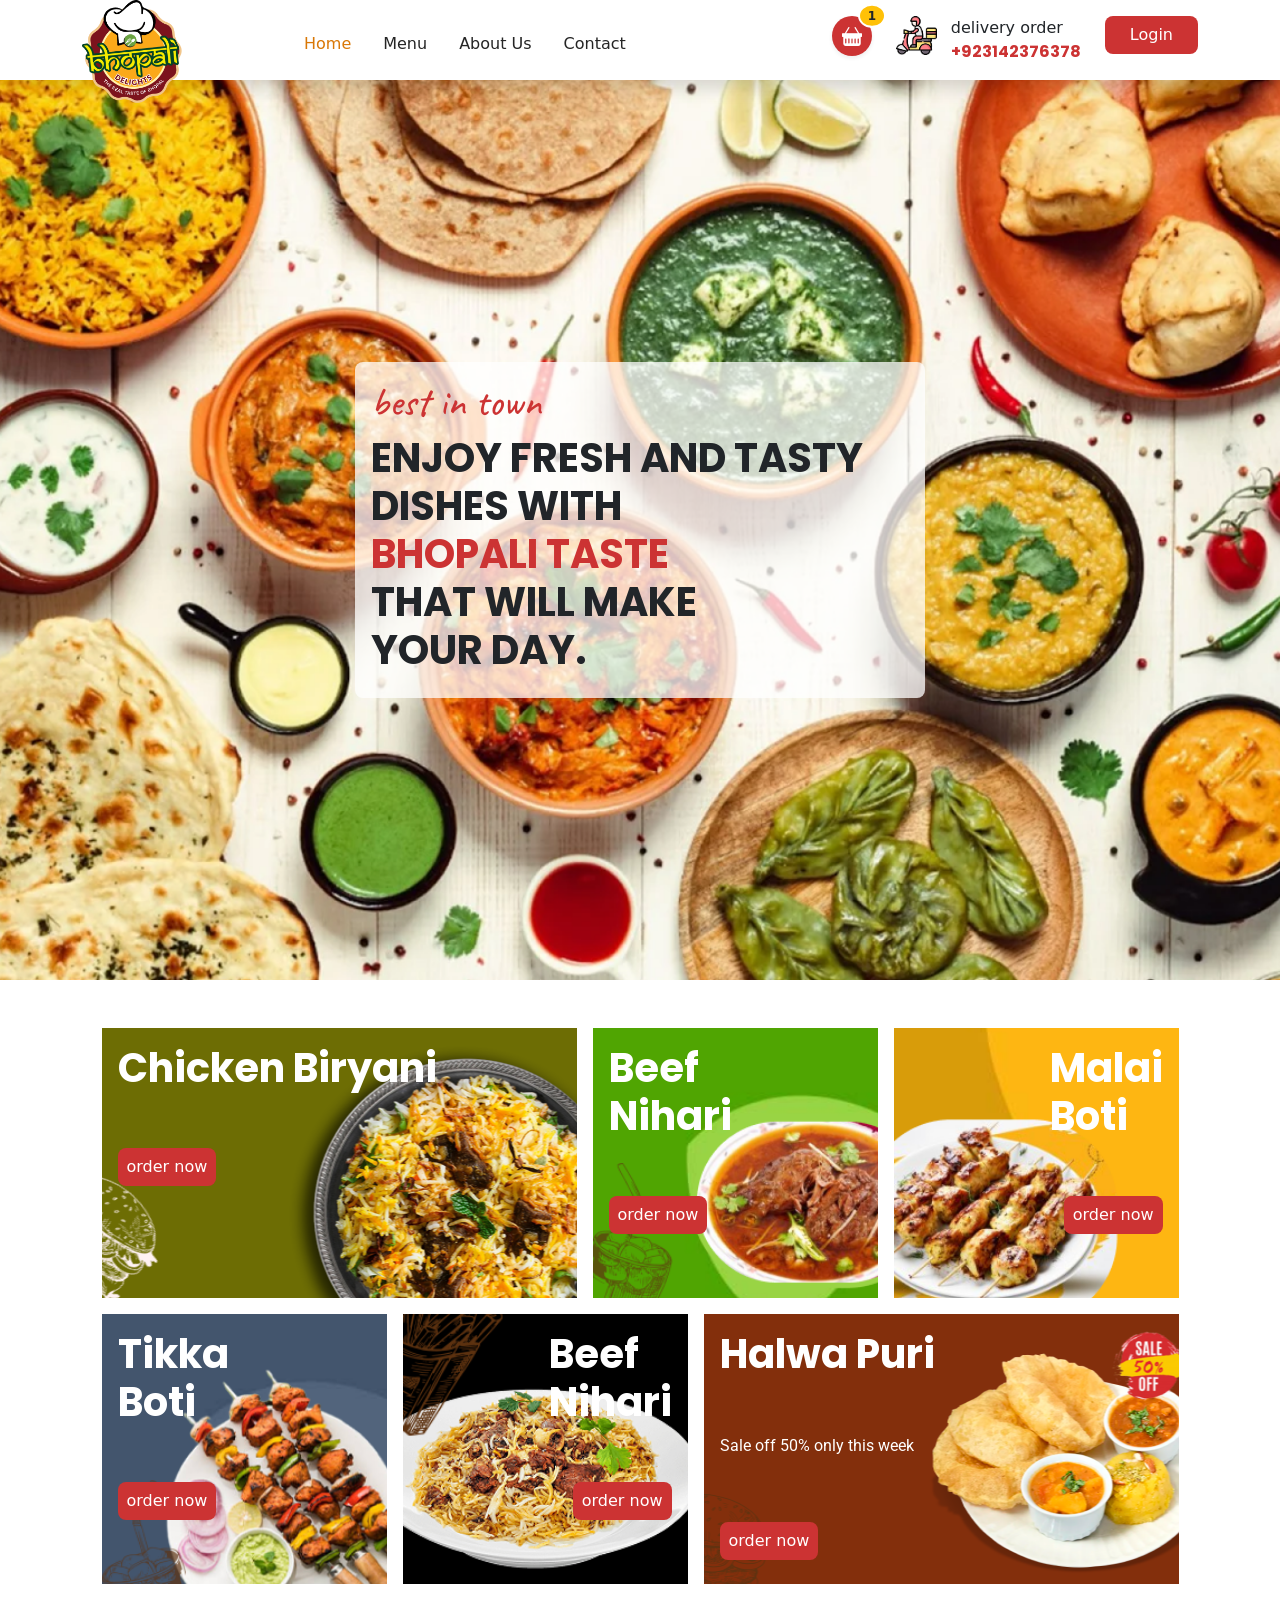
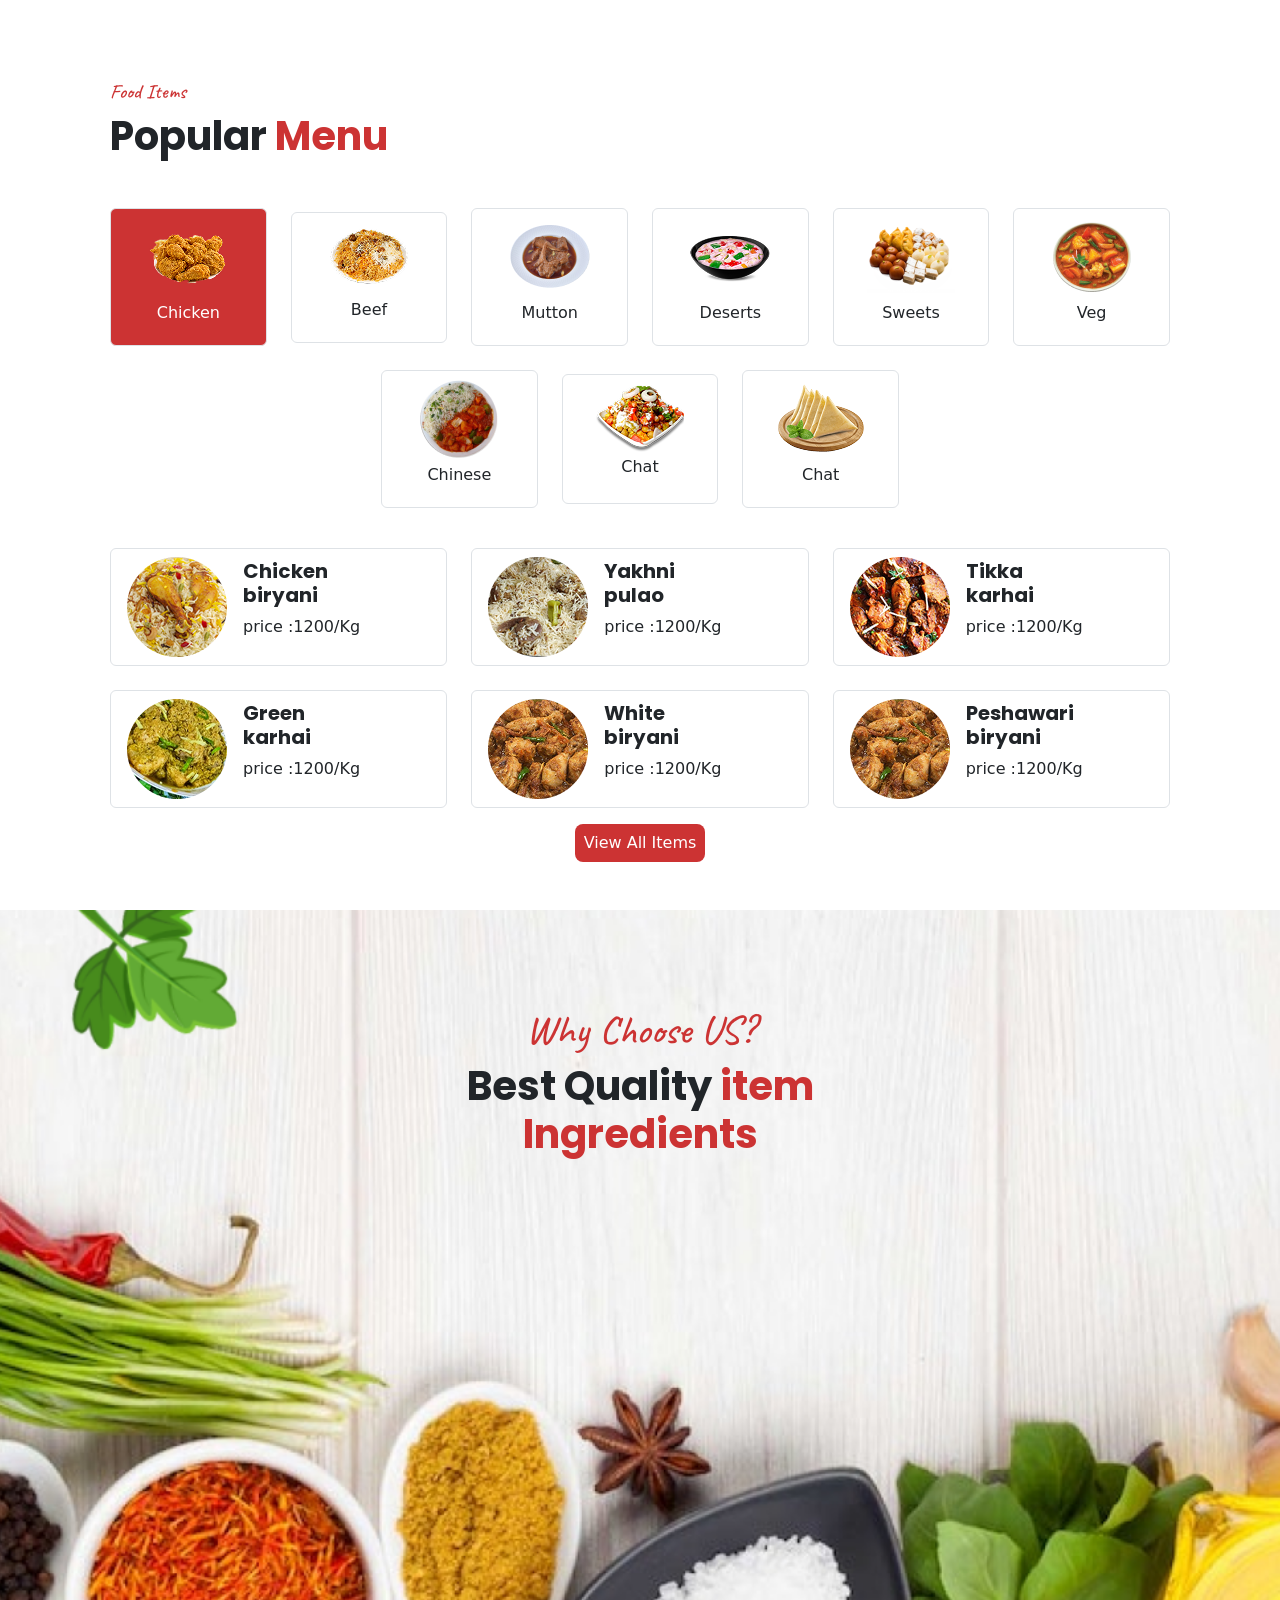
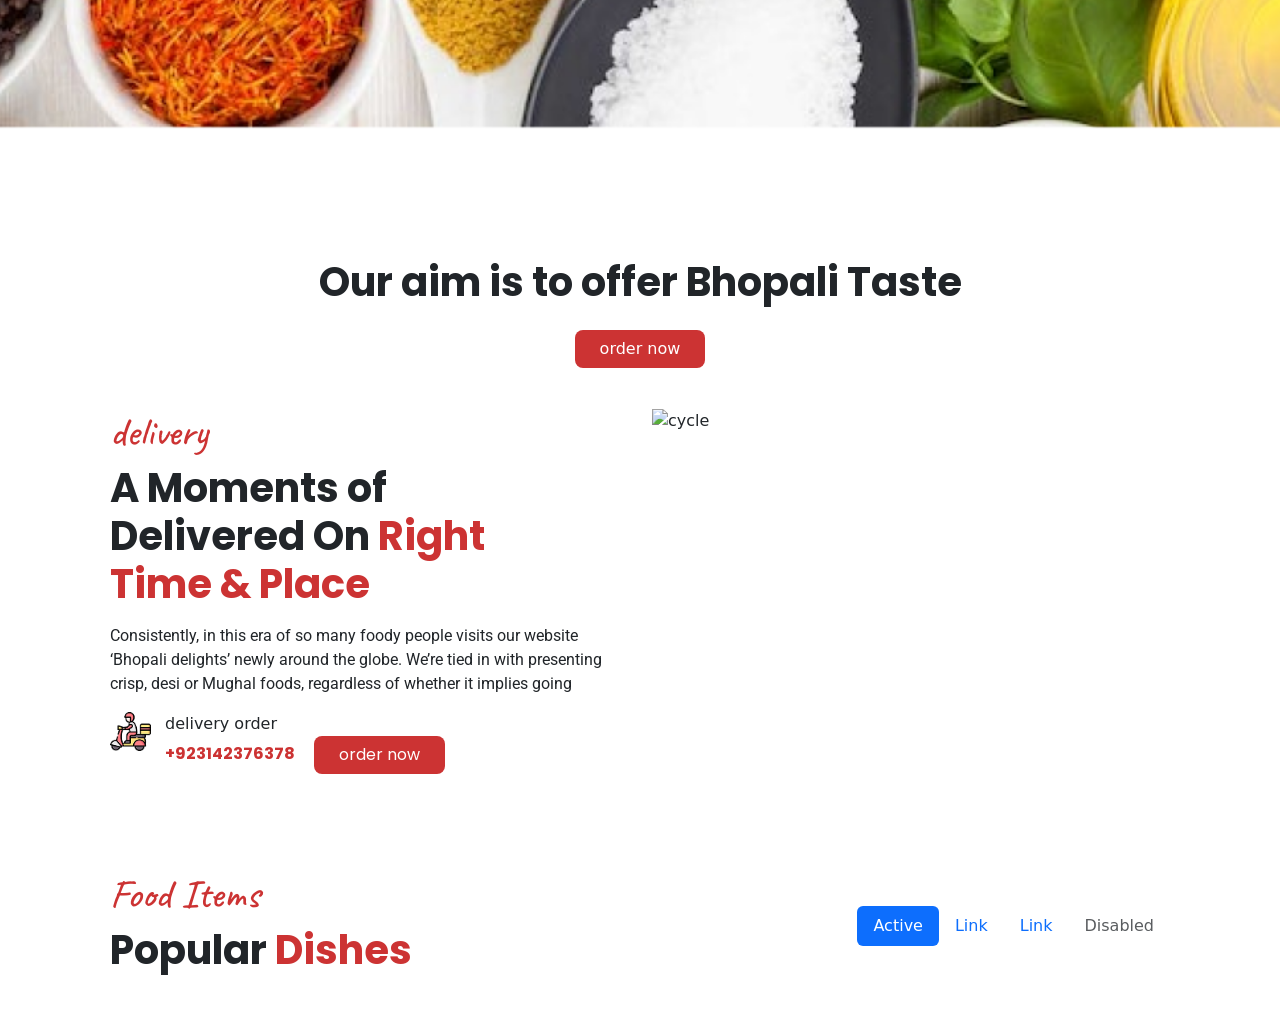
==== index.html @ 8ed800b1 "main-section" ====
<!doctype html>
<html lang="en">

<head>
  <meta charset="UTF-8" />
  <meta name="viewport" content="width=device-width, initial-scale=1.0" />
  <title>Bhopali Delights</title>
  <link rel="shortcut icon" href="Images/Layer 2.png" type="image/x-icon" />
  <link href="https://cdn.jsdelivr.net/npm/bootstrap@5.3.3/dist/css/bootstrap.min.css" rel="stylesheet" />
  <link href="https://cdn.jsdelivr.net/npm/bootstrap-icons@1.11.3/font/bootstrap-icons.min.css" rel="stylesheet" />
  <link rel="stylesheet" href="https://cdnjs.cloudflare.com/ajax/libs/font-awesome/7.3.1/css/all.min.css" />
  <link rel="stylesheet" href="style.css" />
</head>

<body>
  <!-- Navbar -->
  <nav class="navbar navbar-expand-lg bg-white py-3 shadow">
    <div class="container">
      <!-- Logo -->
      <a class="navbar-brand" href="#">
        <img src="Images/Layer 2.png" alt="Bhopali Delights"
          class="img-fluid position-absolute top-0 h-auto logo-image" />
      </a>

      <!-- Mobile Toggle Button -->
      <button class="navbar-toggler" type="button" data-bs-toggle="collapse" data-bs-target="#mainNavbar"
        aria-controls="mainNavbar" aria-expanded="false" aria-label="Toggle navigation">
        <span class="navbar-toggler-icon"></span>
      </button>

      <!-- Navigation Links -->
      <div class="collapse navbar-collapse" id="mainNavbar">
        <ul class="navbar-nav mx-auto mb-2 mb-lg-0 gap-lg-3 my-5 my-lg-auto">
          <li class="nav-item mt-4 mt-lg-0">
            <a class="nav-link active" href="#">Home</a>
          </li>

          <li class="nav-item">
            <a class="nav-link" href="#menu">Menu</a>
          </li>

          <li class="nav-item">
            <a class="nav-link" href="#about">About Us</a>
          </li>

          <li class="nav-item">
            <a class="nav-link" href="#contact">Contact</a>
          </li>
        </ul>
        <div class="right-section d-flex gap-4 flex-column flex-lg-row">
          <div
            class="position-relative d-lg-flex align-items-center justify-content-center bg-red d-none text-white rounded-circle shadow-sm basket-icon">
            <i class="bi bi-basket-fill fs-5 fs-md-2"></i>

            <span
              class="position-absolute top-0 start-100 translate-middle badge rounded-circle bg-warning text-dark border border-2 border-white fs-9">
              1
            </span>
          </div>
          <div class="delivery d-lg-flex d-none">
            <div class="cycle">
              <img src="./Images/IMAGE (10).png" alt="cycle image" class="img-fluid w-75" />
            </div>
            <div class="order-number d-flex flex-column g-0 gap-0 m-0 p-0">
              <p class="m-0">delivery order</p>
              <p class="m-0 poppins-700">
                <a href="#" class="text-decoration-none red">+923142376378</a>
              </p>
            </div>
          </div>
          <div class="button">
            <button href="#menu"
              class="btn bg-red text-white rounded-3 px-4 d-flex d-lg-block text-center justify-content-center h-100vh">
              Login
            </button>
          </div>
        </div>
      </div>
    </div>
  </nav>
  <!-- Hero-section  -->
  <section class="hero-section container-fluid d-flex justify-content-center align-items-center">
    <div class="container">
      <div class="row justify-content-md-center">
        <div class="col-12 col-sm-10 col-lg-6 bg-white rounded-3 hero-content bg-opacity-75 p-3">
          <h5 class="red caveat-400 fs-1 fs-5">best in town</h5>
          <h1 class="text-uppercase poppins-700 fs-1">
            enjoy fresh and tasty dishes with <br />
            <span class="red"> Bhopali taste </span> <br />
            that will make <br> your day.
          </h1>
        </div>
      </div>
    </div>
  </section>
  <!-- Cards  -->
  <section class="cards-section container-fluid">
    <div class="container my-5">
      <div class="row d-flex gap-3 align-items-center justify-content-center">
        <div class="col-lg-5 col-sm-10 col-12 d-flex flex-column gap-5 card1-bg p-3">
          <div class="name">
            <h1 class="poppins-700 text-white">Chicken Biryani</h1>
          </div>
          <div class="button">
            <button href="#menu" class="btn bg-red text-white rounded-3 px-2 text-center justify-content-center">
              order now
            </button>
          </div>

        </div>
        <div class="col-12 col-sm-5 col-lg-3 d-flex flex-column gap-5 card2-bg p-3">
          <div class="name">
            <h1 class="poppins-700 text-white">Beef <br> Nihari</h1>
          </div>
          <div class="button">
            <button href="#menu" class="btn bg-red text-white rounded-3 px-2 text-center justify-content-center">
              order now
            </button>
          </div>

        </div>
        <div class="col-12 col-sm-5 col-lg-3 d-flex flex-column gap-5 card3-bg p-3 align-items-end">
          <div class="name">
            <h1 class="poppins-700 text-white">Malai <br> Boti</h1>
          </div>
          <div class="button">
            <button href="#menu" class="btn bg-red text-white rounded-3 px-2 text-center justify-content-center">
              order now
            </button>
          </div>

        </div>
        <div class="col-12 col-sm-10 col-lg-3 d-flex flex-column gap-5 card4-bg p-3">
          <div class="name">
            <h1 class="poppins-700 text-white">Tikka <br> Boti</h1>
          </div>
          <div class="button">
            <button href="#menu" class="btn bg-red text-white rounded-3 px-2 text-center justify-content-center">
              order now
            </button>
          </div>

        </div>
        <div class="col-12 col-sm-5 col-lg-3 d-flex flex-column gap-5 card5-bg p-3 align-items-end">
          <div class="name">
            <h1 class="poppins-700 text-white">Beef <br> Nihari</h1>
          </div>
          <div class="button">
            <button href="#menu" class="btn bg-red text-white rounded-3 px-2 text-center justify-content-center">
              order now
            </button>
          </div>

        </div>
        <div class="col-12 col-sm-5 col-lg-5 d-flex flex-column gap-5 card6-bg p-3">
          <div class="name">
            <h1 class="poppins-700 text-white">Halwa Puri</h1>
          </div>
          <div class="para">
            <p class="text-white">Sale off 50% only this week</p>
          </div>
          <div class="button">
            <button href="#menu" class="btn bg-red text-white rounded-3 px-2 text-center justify-content-center">
              order now
            </button>
          </div>

        </div>
      </div>
    </div>

  </section>
  <!-- Menu  -->
  <section class="menu container-fluid p-5">
    <div class="container">
      <div class="row mx-md-3 m-0">
        <h5 class="caveat-400 red">Food Items</h5>
        <h1 class="poppins-700">Popular <span class="red">Menu</span></h1>
      </div>
      <div class="row g-4 align-items-center justify-content-center mt-3 mx-md-3 m-0">


        <div class="col-6 col-md-2 ">
          <div class="p-1 border rounded justify-content-center align-items-center text-center bg-red text-white">
            <img src="Images/item1.png" alt="item1" class="img-fluid">
            <p>Chicken</p>
          </div>
        </div>
        <div class="col-6 col-md-2">
          <div class="p-1 border rounded justify-content-center align-items-center text-center">
            <img src="Images/item2.png" alt="item1" class="img-fluid">
            <p>Beef</p>
          </div>
        </div>
        <div class="col-6 col-md-2">
          <div class="p-1 border rounded justify-content-center align-items-center text-center">
            <img src="Images/item3.png" alt="item1" class="img-fluid">
            <p>Mutton</p>
          </div>
        </div>
        <div class="col-6 col-md-2">
          <div class="p-1 border rounded justify-content-center align-items-center text-center">
            <img src="Images/item4.png" alt="item1" class="img-fluid">
            <p>Deserts</p>
          </div>
        </div>
        <div class="col-6 col-md-2">
          <div class="p-1 border rounded justify-content-center align-items-center text-center">
            <img src="Images/item5.png" alt="item1" class="img-fluid">
            <p>Sweets</p>
          </div>
        </div>
        <div class="col-6 col-md-2">
          <div class="p-1 border rounded justify-content-center align-items-center text-center">
            <img src="Images/item6.png" alt="item1" class="img-fluid">
            <p>Veg</p>
          </div>
        </div>
        <div class="col-6 col-md-2">
          <div class="p-1 border rounded justify-content-center align-items-center text-center">
            <img src="Images/item7.png" alt="item1" class="img-fluid">
            <p>Chinese</p>
          </div>
        </div>
        <div class="col-6 col-md-2">
          <div class="px-1 py-2 border rounded justify-content-center align-items-center text-center">
            <img src="Images/item8.png" alt="item1" class="img-fluid">
            <p>Chat</p>
          </div>
        </div>
        <div class="col-6 col-md-2">
          <div class="p-1 border rounded justify-content-center align-items-center text-center">
            <img src="Images/item9.png" alt="item1" class="img-fluid">
            <p>Chat</p>
          </div>
        </div>
      </div>
      <div class="row g-4 align-items-center justify-content-center mt-3 mx-md-3 m-0">
        <div class="col-12 col-sm-6 col-md-4">
          <div class="p-2 px-3 border rounded gap-3 align-items-center text-center d-flex flex-row">
            <div class="items-row2-img">
              <img src="Images/item10.png" alt="item1" class="img-fluid">
            </div>
            <div class="itmes-row2-text text-start">
              <h1 class="poppins-700 fs-5">Chicken <br> biryani</h1>
              <p>price :1200/Kg</p>
            </div>
          </div>
        </div>
        <div class="col-12 col-sm-6 col-md-4">
          <div class="p-2 px-3 border rounded gap-3 align-items-center text-center d-flex flex-row">
            <div class="items-row2-img">
              <img src="Images/item11.png" alt="item1" class="img-fluid">
            </div>
            <div class="itmes-row2-text text-start">
              <h1 class="poppins-700 fs-5">Yakhni <br> pulao</h1>
              <p>price :1200/Kg</p>
            </div>
          </div>
        </div>
        <div class="col-12 col-sm-6 col-md-4">
          <div class="p-2 px-3 border rounded gap-3 align-items-center text-center d-flex flex-row">
            <div class="items-row2-img">
              <img src="Images/item12.png" alt="item1" class="img-fluid">
            </div>
            <div class="itmes-row2-text text-start">
              <h1 class="poppins-700 fs-5">Tikka <br> karhai</h1>
              <p>price :1200/Kg</p>
            </div>
          </div>
        </div>
        <div class="col-12 col-sm-6 col-md-4">
          <div class="p-2 px-3 border rounded gap-3 align-items-center text-center d-flex flex-row">
            <div class="items-row2-img">
              <img src="Images/item13.png" alt="item1" class="img-fluid">
            </div>
            <div class="itmes-row2-text text-start">
              <h1 class="poppins-700 fs-5">Green <br> karhai</h1>
              <p>price :1200/Kg</p>
            </div>
          </div>
        </div>
        <div class="col-12 col-sm-6 col-md-4">
          <div class="p-2 px-3 border rounded gap-3 align-items-center text-center d-flex flex-row">
            <div class="items-row2-img">
              <img src="Images/item14.png" alt="item1" class="img-fluid">
            </div>
            <div class="itmes-row2-text text-start">
              <h1 class="poppins-700 fs-5">White <br> biryani</h1>
              <p>price :1200/Kg</p>
            </div>
          </div>
        </div>
        <div class="col-12 col-sm-6 col-md-4">
          <div class="p-2 px-3 border rounded gap-3 align-items-center text-center d-flex flex-row">
            <div class="items-row2-img">
              <img src="Images/item14.png" alt="item1" class="img-fluid">
            </div>
            <div class="itmes-row2-text text-start">
              <h1 class="poppins-700 fs-5">Peshawari<br> biryani</h1>
              <p>price :1200/Kg</p>
            </div>
          </div>
        </div>
      </div>
      <div class="row mt-3">
        <div class="button d-flex justify-content-center">
          <button href="#menu" class="btn bg-red text-white rounded-3 px-2 text-center justify-content-center">
            View All Items
          </button>
        </div>
      </div>

  </section>
  <!-- Choose Us  -->
  <section class="choose-us container-fluid p-5">
    <div class="container">
      <div class="row justify-content-md-center">
        <div class="col-12 col-sm-10 col-lg-6  rounded-3 bg-transparent text-center mt-5">
          <h5 class="red caveat-400 fs-1 fs-5">Why Choose US?</h5>
          <h1 class="poppins-700 fs-1">
            Best Quality
            <span class="red"> item <br>Ingredients </span>
          </h1>
        </div>
      </div>
    </div>

  </section>
  <!-- Delivery  -->
  <section class="section-delivery container-fluid p-3 p-lg-5 overflow-hidden">
    <div class="container">
      <div class="row">
        <div class="delivery-headline">
          <h1 class="poppins-700 text-center">Our aim is to offer Bhopali Taste</h1>
        </div>
        <div class="button d-flex justify-content-center mt-3">
          <button href="#menu" class="btn bg-red text-white rounded-3 px-4 text-center justify-content-center">
            order now
          </button>
        </div>
      </div>
      <div class="row g-4  justify-content-center  mt-3 mx-md-3 m-0">


        <div class="col-12 col-lg-6 ">
          <div>
            <h5 class="red caveat-400 fs-1 fs-5">delivery</h5>
            <h1 class="poppins-700 fs-1">
              A Moments of <br> Delivered On <span class="red">Right <br> Time & Place</span>
            </h1>
            <p class="robot-400 my-3">Consistently, in this era of so many foody people visits our website ‘Bhopali
              delights’ newly around the globe. We’re tied in with presenting crisp, desi or Mughal foods, regardless of
              whether it implies going</p>
            <div class="delivery d-lg-flex d-none">
              <div class="cycle">
                <img src="./Images/IMAGE (10).png" alt="cycle image" class="img-fluid w-75" />
              </div>
              <div class="order-number d-flex flex-column g-0 gap-0 m-0 p-0">
                <p class="m-0">delivery order</p>
                <p class="m-0 poppins-700">
                  <a href="#" class="text-decoration-none red">+923142376378</a>
                  <button href="#menu"
                    class="btn bg-red text-white rounded-3 px-4 text-center justify-content-center ms-3">
                    order now
                  </button>
                </p>

              </div>
            </div>

          </div>
        </div>
        <div class="col-12 col-lg-6">

          <div>
            <img src="images/cycle.png" alt="cycle" class="img-fluid">
          </div>
        </div>

      </div>
    </div>

  </section>
  <section class="popular-items container-fluid p-3 p-lg-5">
    <div class="container">
      <div class="row mx-1 mx-lg-3">
        <div class="popular-tabs d-flex  flex-lg-row flex-column justify-content-between align-items-center">
        <div class="text-start">
          <h5 class="red caveat-400 fs-1 fs-5">Food Items</h5>
          <h1 class="poppins-700 fs-1">
            Popular <span class="red">Dishes</span>
          </h1>
        </div>
        <div class="tabs">
          <ul class="nav nav-pills">
            <li class="nav-item">
              <a class="nav-link active " aria-current="page" href="#">Active</a>
            </li>
            <li class="nav-item">
              <a class="nav-link" href="#">Link</a>
            </li>
            <li class="nav-item">
              <a class="nav-link" href="#">Link</a>
            </li>
            <li class="nav-item">
              <a class="nav-link disabled" aria-disabled="true">Disabled</a>
            </li>
          </ul>
        </div>
        </div>
      </div>
    </div>

  </section>

  <script src="https://cdn.jsdelivr.net/npm/bootstrap@5.3.3/dist/js/bootstrap.bundle.min.js"></script>
</body>

</html>
---- style.css ----
@import url('https://fonts.googleapis.com/css2?family=Inter:ital,opsz,wght@0,14..32,100..900;1,14..32,100..900&family=Jost:ital,wght@0,100..900;1,100..900&family=Lato:ital,wght@0,100;0,300;0,400;0,700;0,900;1,100;1,300;1,400;1,700;1,900&family=Old+Standard+TT:ital,wght@0,400;0,700;1,400&family=Open+Sans:ital,wght@0,300..800;1,300..800&family=Outfit:wght@100..900&family=Poppins:ital,wght@0,100;0,200;0,300;0,400;0,500;0,600;0,700;0,800;0,900;1,100;1,200;1,300;1,400;1,500;1,600;1,700;1,800;1,900&family=Roboto:ital,wght@0,100..900;1,100..900&display=swap');
@import url('https://fonts.googleapis.com/css2?family=Caveat:wght@400..700&family=Inter:ital,opsz,wght@0,14..32,100..900;1,14..32,100..900&family=Jost:ital,wght@0,100..900;1,100..900&family=Lato:ital,wght@0,100;0,300;0,400;0,700;0,900;1,100;1,300;1,400;1,700;1,900&family=Old+Standard+TT:ital,wght@0,400;0,700;1,400&family=Open+Sans:ital,wght@0,300..800;1,300..800&family=Outfit:wght@100..900&family=Poppins:ital,wght@0,100;0,200;0,300;0,400;0,500;0,600;0,700;0,800;0,900;1,100;1,200;1,300;1,400;1,500;1,600;1,700;1,800;1,900&family=Roboto:ital,wght@0,100..900;1,100..900&display=swap');

* {
  padding: 0;
  margin: 0;
  box-sizing: border-box;
}
body{
  overflow-x: hidden;
}

.poppins-700 {
  font-family: "Poppins", sans-serif;
  font-weight: 700;
}
.caveat-400{
  font-family: "Caveat",sans-serif;
}
.robot-400{
  font-family: "Roboto",sans-serif;
}


/* Navbar */
.navbar {
  max-height: 100px;
}

.logo-image {
  max-width: 100px;
}

.red {
  color: #CC3333;
}

.bg-red {
  background: #CC3333;
}
button:hover{
   background: red !important;
}

.basket-icon {
  width: 8vw;
  height: 8vw;
  min-width: 30px;
  min-height: 30px;
  max-width: 40px;
  max-height: 40px;
}

.navbar .nav-link {
  color: #252525;
  font-weight: 500;
  transition: color 0.3s ease;
}

.navbar .nav-link:hover,
.navbar .nav-link.active {
  color: #d97706;
}
 /* Hero Section  */
.hero-section{
  background: url(./Images/Rectangle.png);
  background-position: center center;
  background-size: cover;
  height: 100vh;
}

.hero-section h1{
  font-size: 60px;
}

/* Section-2  */
.card1-bg{
  background: url(Images/Frame\ \(6\).png);
  background-position: center center;
  background-size: cover;
  background-repeat: no-repeat;
  height: 270px;
}
.card2-bg{
  background: url(Images/Frame\ \(7\).png);
  background-position: center center;
  background-size: cover;
  background-repeat: no-repeat;
  height: 270px;
}
.card3-bg{
  background: url(Images/Frame\ \(4\).png);
  background-position: center center;
  background-size: cover;
  background-repeat: no-repeat;
  height: 270px;
}
.card4-bg{
  background: url(Images/Frame\ \(8\).png);
  background-position: center center;
  background-size: cover;
  background-repeat: no-repeat;
  height: 270px;
}
.card5-bg{
  background: url(Images/Group\ 34079.png);
  background-position: center center;
  background-size: cover;
  background-repeat: no-repeat;
  height: 270px;
}

.card6-bg{
  background: url(Images/Frame\ \(10\).png);
  background-position: center center;
  background-size: cover;
  background-repeat: no-repeat;
  height: 270px;
}

.para{
  font-family:"Roboto",sans-serif;
  font-weight: 400;
}

/* MENU  */
.item:active{
  background: #CC3333;
}

/* Choose Us  */
.choose-us{
  background: url(Images/Frame\ \(14\).png);
  background-position: center center;
  background-size: cover;
  height: 100vh;
}
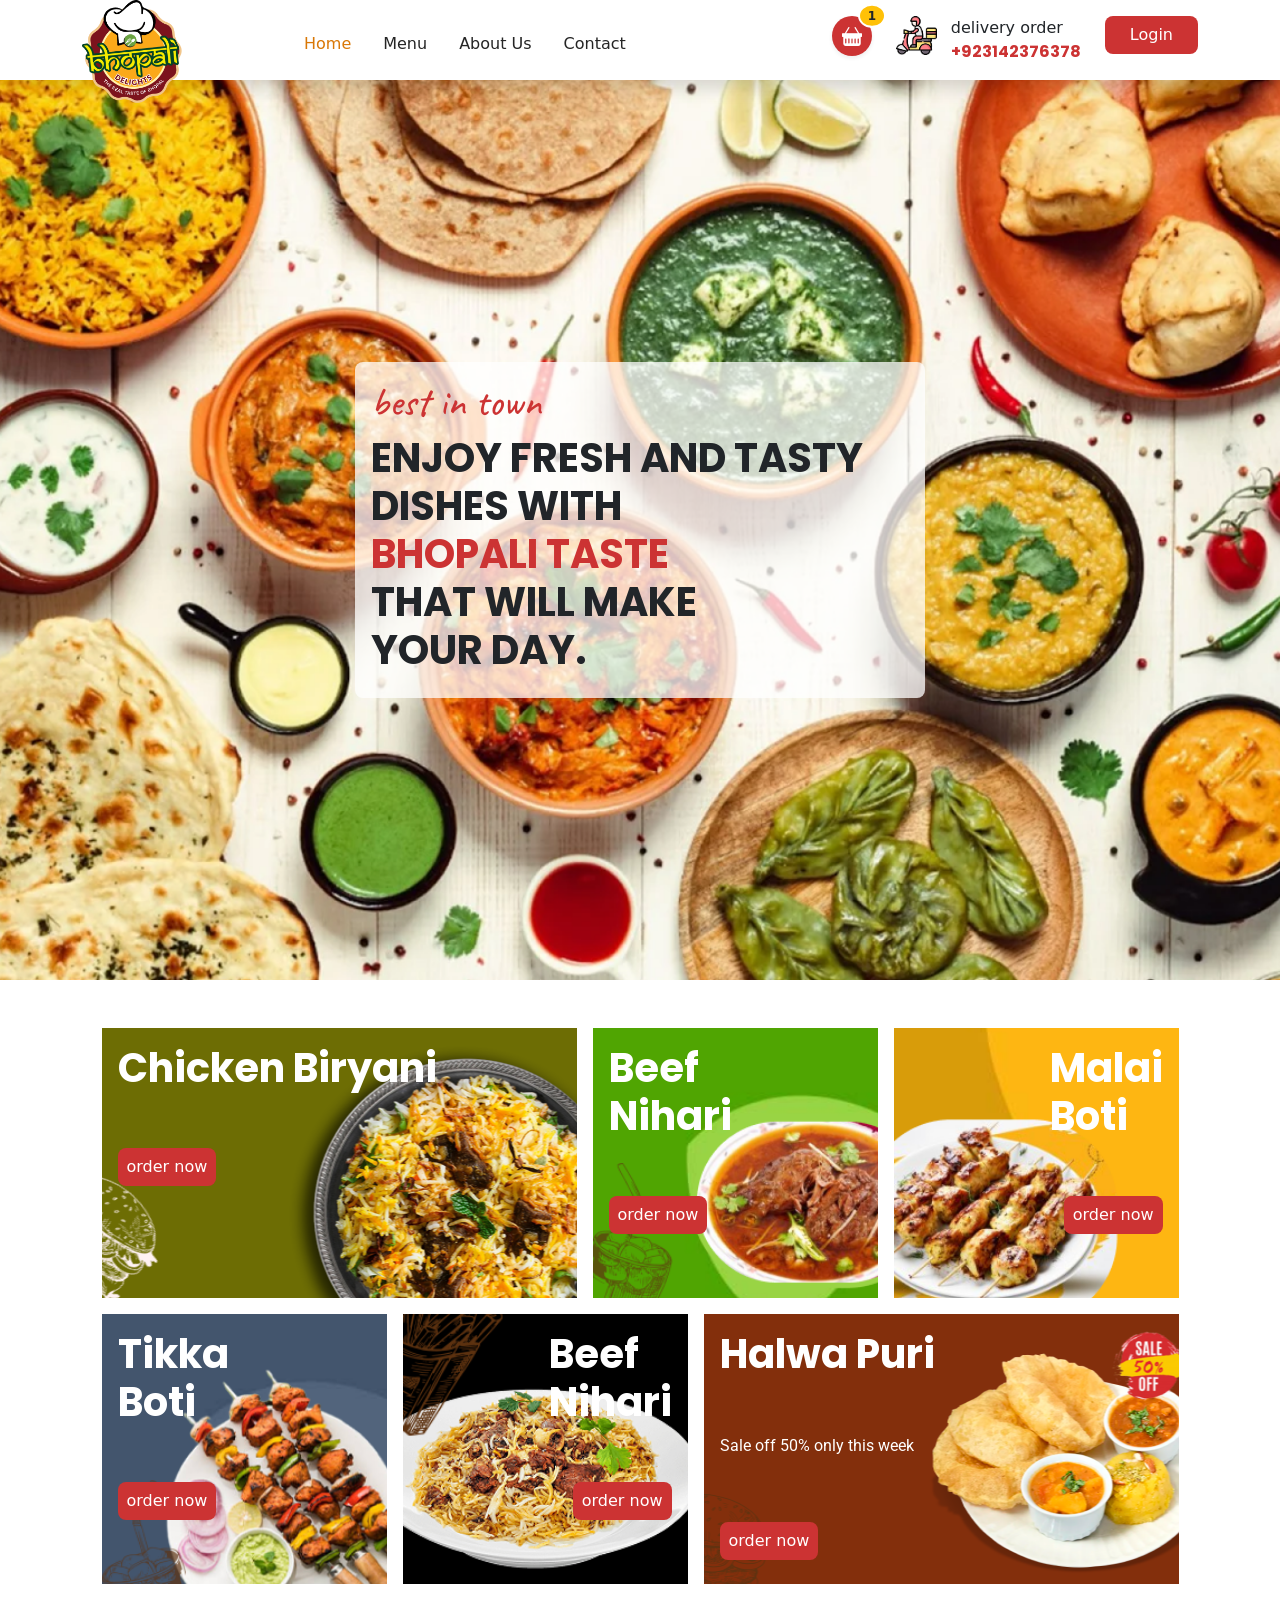
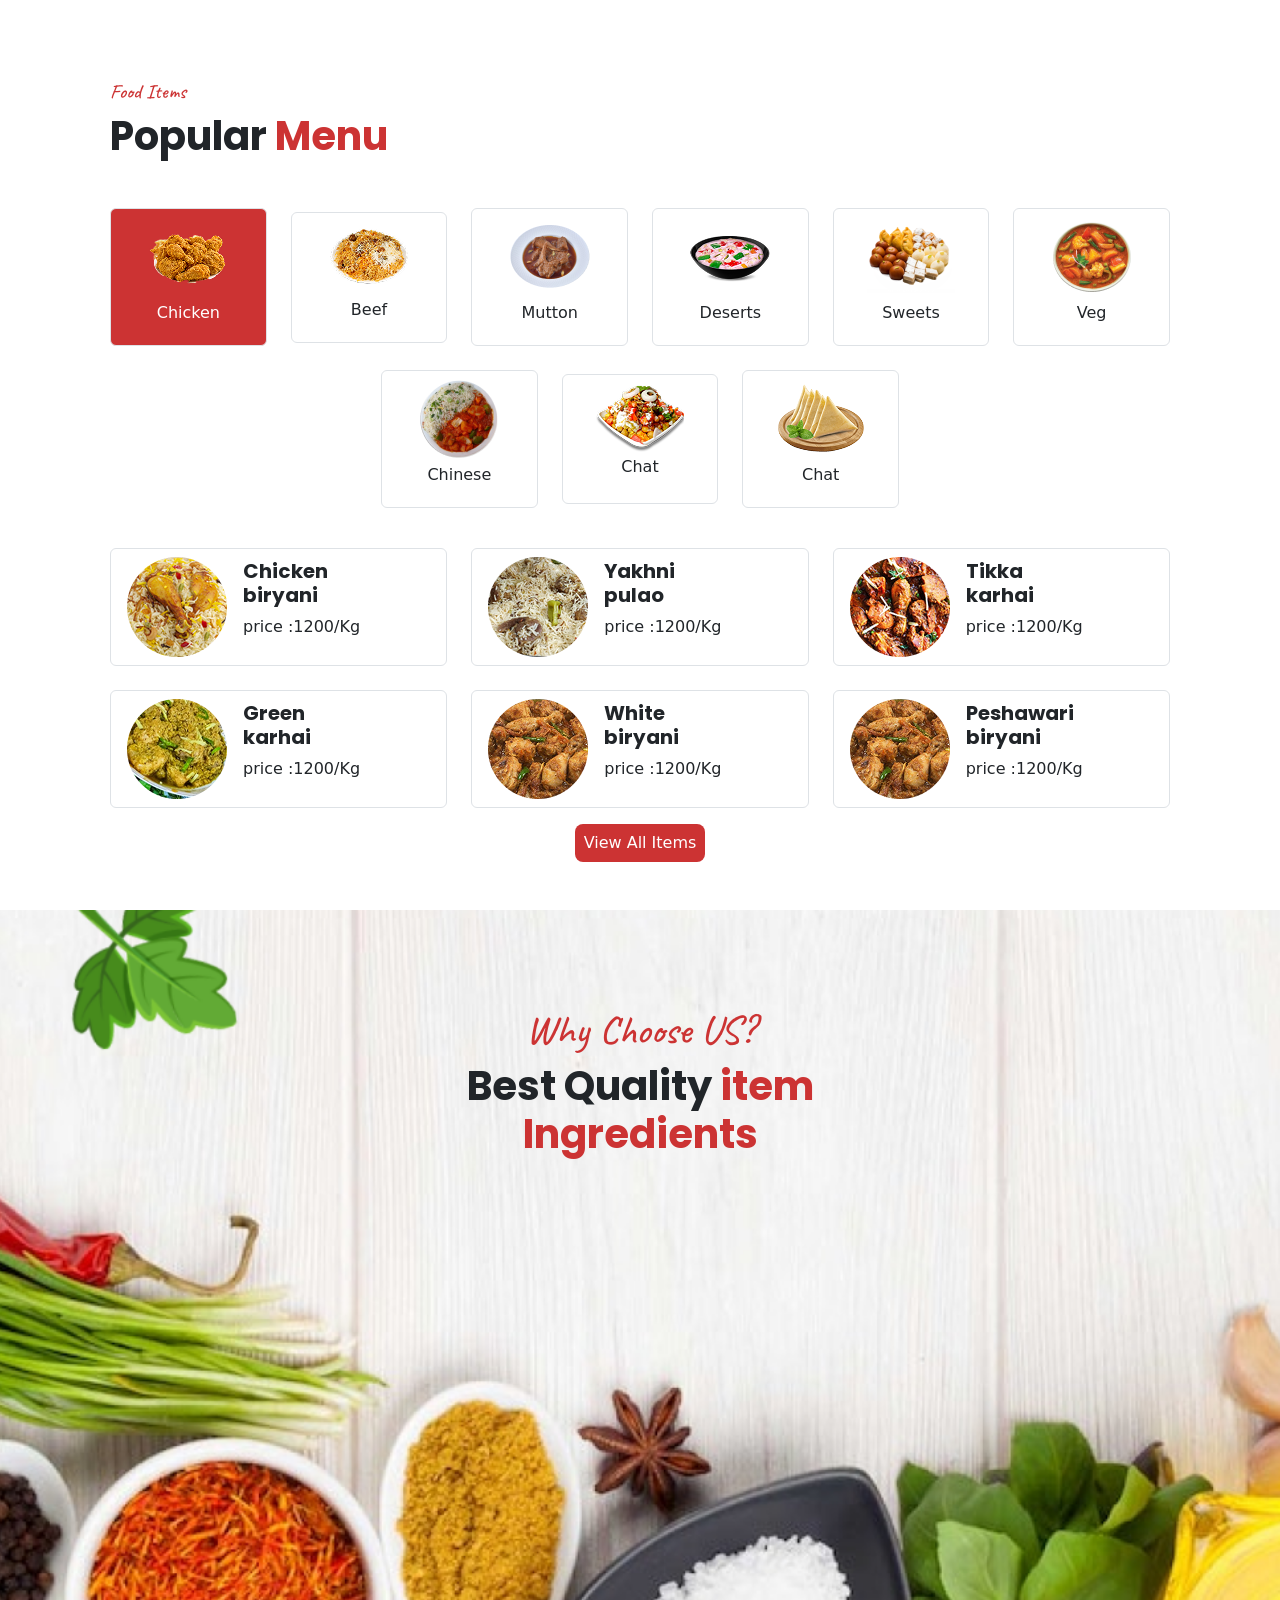
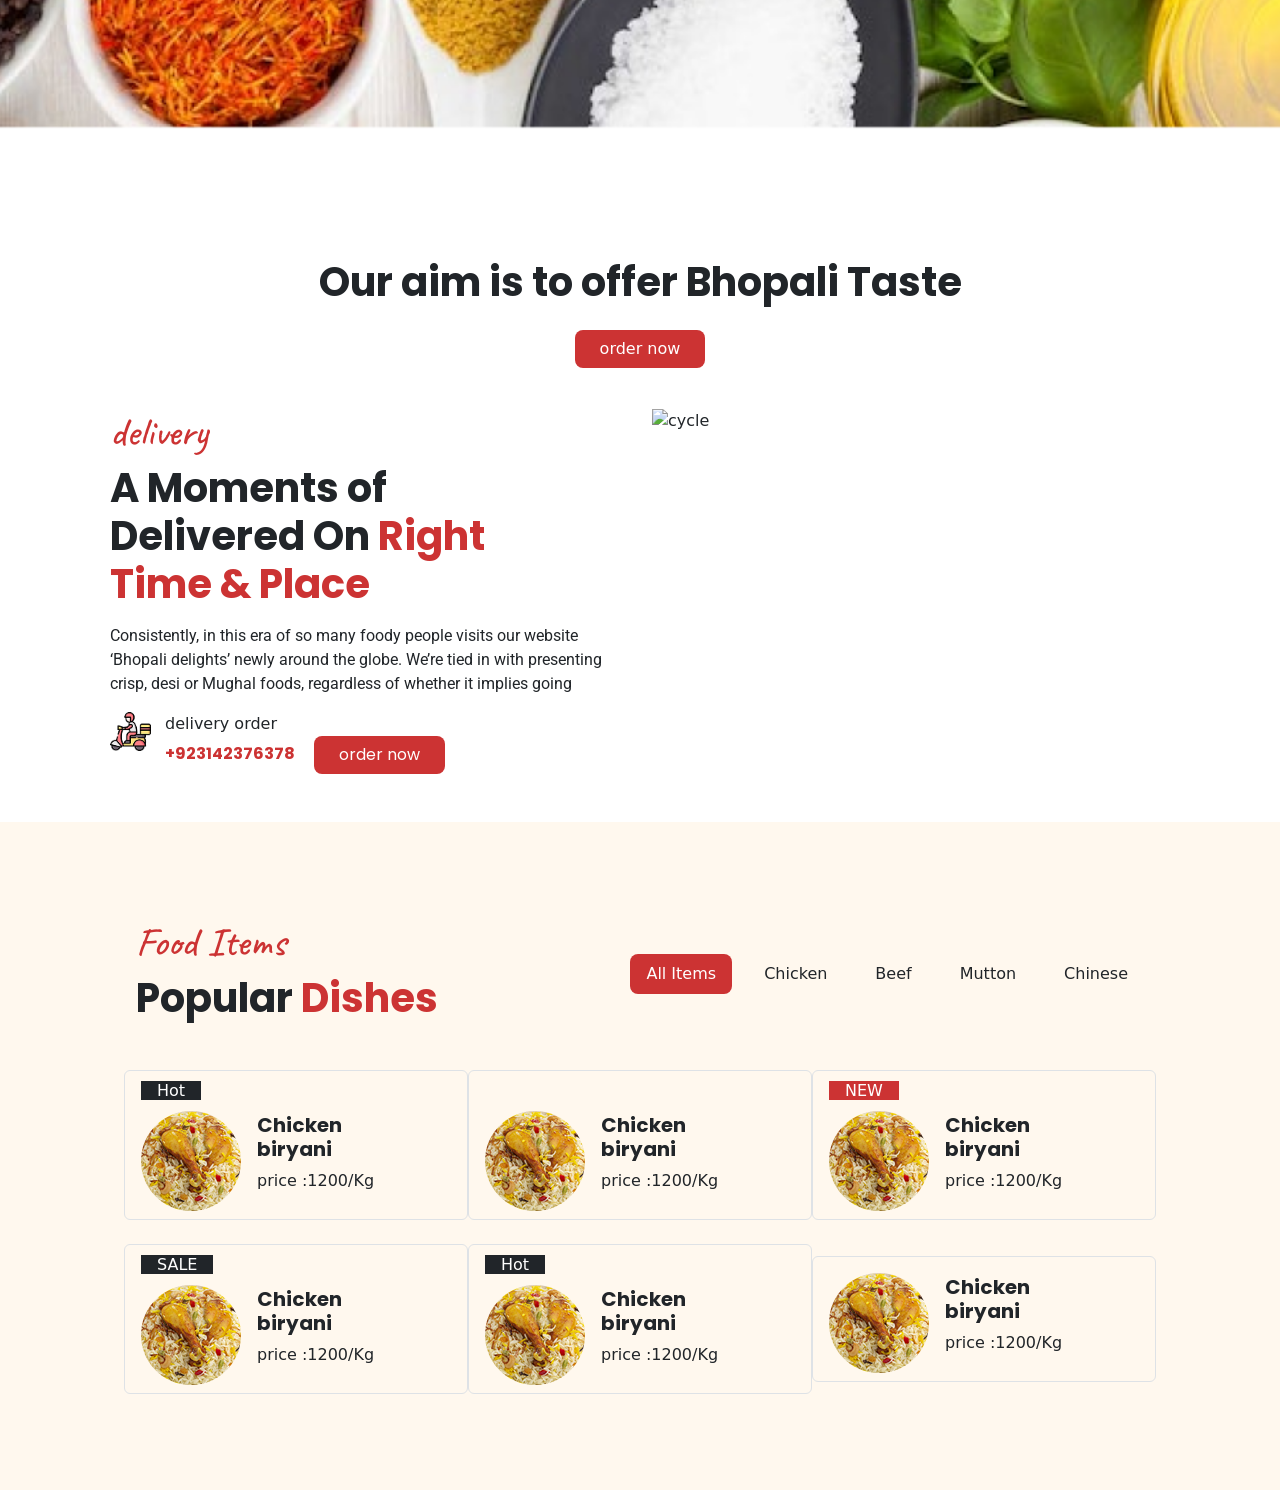
==== commit df40bedb: "popular-section" ====
--- a/index.html
+++ b/index.html
@@ -382,8 +382,8 @@
     </div>
 
   </section>
-  <section class="popular-items container-fluid p-3 p-lg-5">
-    <div class="container">
+  <section class="popular-items container-fluid p-3 p-lg-5 d-flex align-items-center">
+    <div class="container m-2 m-lg-5">
       <div class="row mx-1 mx-lg-3">
         <div class="popular-tabs d-flex  flex-lg-row flex-column justify-content-between align-items-center">
         <div class="text-start">
@@ -393,23 +393,101 @@
           </h1>
         </div>
         <div class="tabs">
-          <ul class="nav nav-pills">
-            <li class="nav-item">
-              <a class="nav-link active " aria-current="page" href="#">Active</a>
+          <ul class="nav nav-pillsd-flex gap-3">
+            <li class="nav-item bg-red rounded-3">
+              <a class="nav-link active text-white" aria-current="page" href="#">All Items</a>
             </li>
-            <li class="nav-item">
-              <a class="nav-link" href="#">Link</a>
+            <li class="nav-item rounded-3">
+              <a class="nav-link text-dark" href="#">Chicken</a>
             </li>
-            <li class="nav-item">
-              <a class="nav-link" href="#">Link</a>
+            <li class="nav-item rounded-3">
+              <a class="nav-link text-dark" href="#">Beef</a>
             </li>
-            <li class="nav-item">
-              <a class="nav-link disabled" aria-disabled="true">Disabled</a>
+            <li class="nav-item rounded-3">
+              <a class="nav-link text-dark" href="#">Mutton</a>
+            </li>
+            <li class="nav-item rounded-3">
+              <a class="nav-link text-dark" href="#">Chinese</a>
             </li>
           </ul>
         </div>
         </div>
       </div>
+      <div class="row g-4 align-items-center justify-content-center mt-3 mx-md-3 m-0">
+        <div class="col-12 col-sm-6 col-md-4 p-2 px-3 border rounded">
+          <p class="bg-dark text-white px-3 d-inline">Hot</p>
+          <div class=" gap-3 align-items-center text-center d-flex flex-row mt-2">
+            <div class="items-row2-img">
+              <img src="Images/item10.png" alt="item1" class="img-fluid">
+            </div>
+            <div class="itmes-row2-text text-start">
+              <h1 class="poppins-700 fs-5">Chicken <br> biryani</h1>
+              <p>price :1200/Kg</p>
+            </div>
+          </div>
+        </div>
+        <div class="col-12 col-sm-6 col-md-4 p-2 px-3 border rounded">
+          <p class=" text-white px-3 d-inline"></p>
+          <div class=" gap-3 align-items-center text-center d-flex flex-row mt-2">
+            <div class="items-row2-img">
+              <img src="Images/item10.png" alt="item1" class="img-fluid">
+            </div>
+            <div class="itmes-row2-text text-start">
+              <h1 class="poppins-700 fs-5">Chicken <br> biryani</h1>
+              <p>price :1200/Kg</p>
+            </div>
+          </div>
+        </div>
+        <div class="col-12 col-sm-6 col-md-4 p-2 px-3 border rounded">
+          <p class="bg-red text-white px-3 d-inline">NEW</p>
+          <div class=" gap-3 align-items-center text-center d-flex flex-row mt-2">
+            <div class="items-row2-img">
+              <img src="Images/item10.png" alt="item1" class="img-fluid">
+            </div>
+            <div class="itmes-row2-text text-start">
+              <h1 class="poppins-700 fs-5">Chicken <br> biryani</h1>
+              <p>price :1200/Kg</p>
+            </div>
+          </div>
+        </div>
+        <div class="col-12 col-sm-6 col-md-4 p-2 px-3 border rounded">
+          <p class="bg-dark text-white px-3 d-inline">SALE</p>
+          <div class=" gap-3 align-items-center text-center d-flex flex-row mt-2">
+            <div class="items-row2-img">
+              <img src="Images/item10.png" alt="item1" class="img-fluid">
+            </div>
+            <div class="itmes-row2-text text-start">
+              <h1 class="poppins-700 fs-5">Chicken <br> biryani</h1>
+              <p>price :1200/Kg</p>
+            </div>
+          </div>
+        </div>
+        <div class="col-12 col-sm-6 col-md-4 p-2 px-3 border rounded">
+          <p class="bg-dark text-white px-3 d-inline">Hot</p>
+          <div class=" gap-3 align-items-center text-center d-flex flex-row mt-2">
+            <div class="items-row2-img">
+              <img src="Images/item10.png" alt="item1" class="img-fluid">
+            </div>
+            <div class="itmes-row2-text text-start">
+              <h1 class="poppins-700 fs-5">Chicken <br> biryani</h1>
+              <p>price :1200/Kg</p>
+            </div>
+          </div>
+        </div>
+        <div class="col-12 col-sm-6 col-md-4 p-2 px-3 border rounded">
+          
+          <div class=" gap-3 align-items-center text-center d-flex flex-row mt-2">
+            
+            <div class="items-row2-img">
+              <img src="Images/item10.png" alt="item1" class="img-fluid">
+            </div>
+            <div class="itmes-row2-text text-start">
+              <h1 class="poppins-700 fs-5">Chicken <br> biryani</h1>
+              <p>price :1200/Kg</p>
+            </div>
+          </div>
+        </div>
+      </div>
     </div>
 
   </section>
--- a/style.css
+++ b/style.css
@@ -134,4 +134,8 @@
   background-position: center center;
   background-size: cover;
   height: 100vh;
+}
+
+.popular-items{
+  background: #FFF8EE;
 }
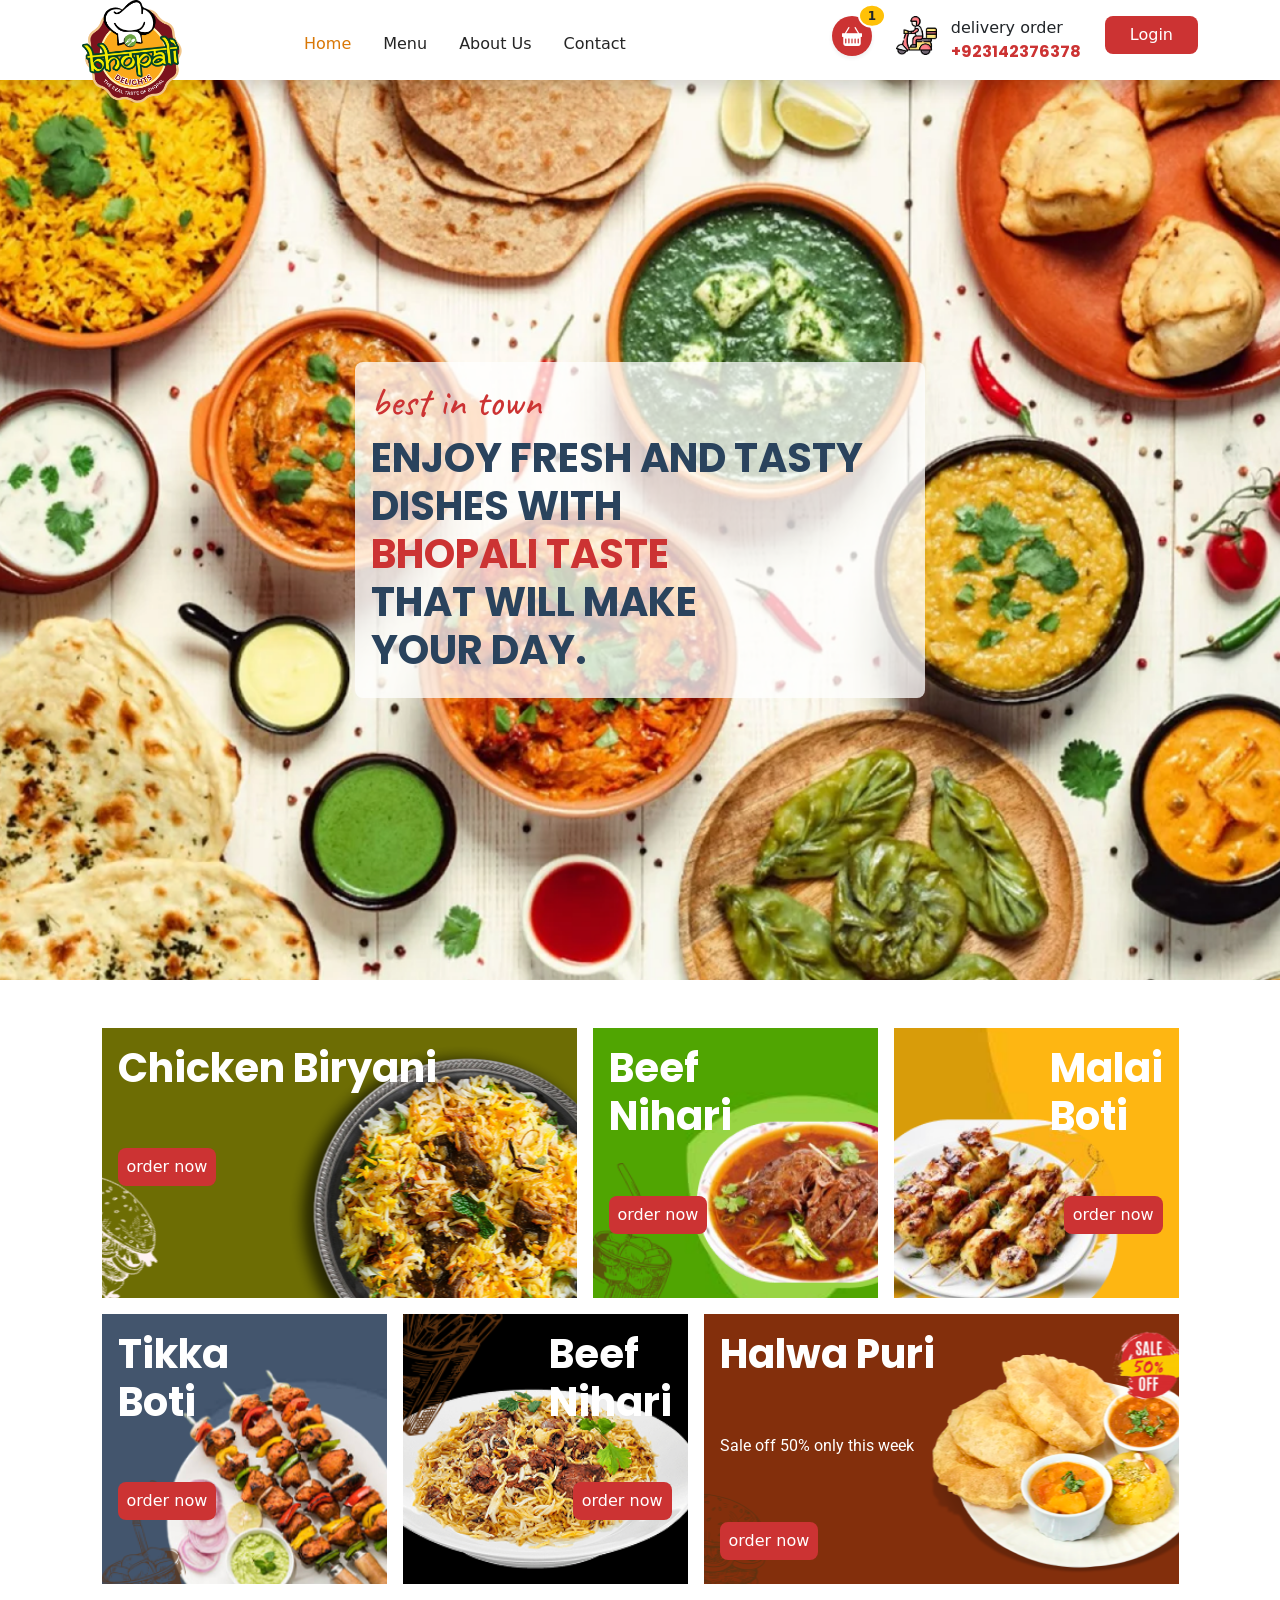
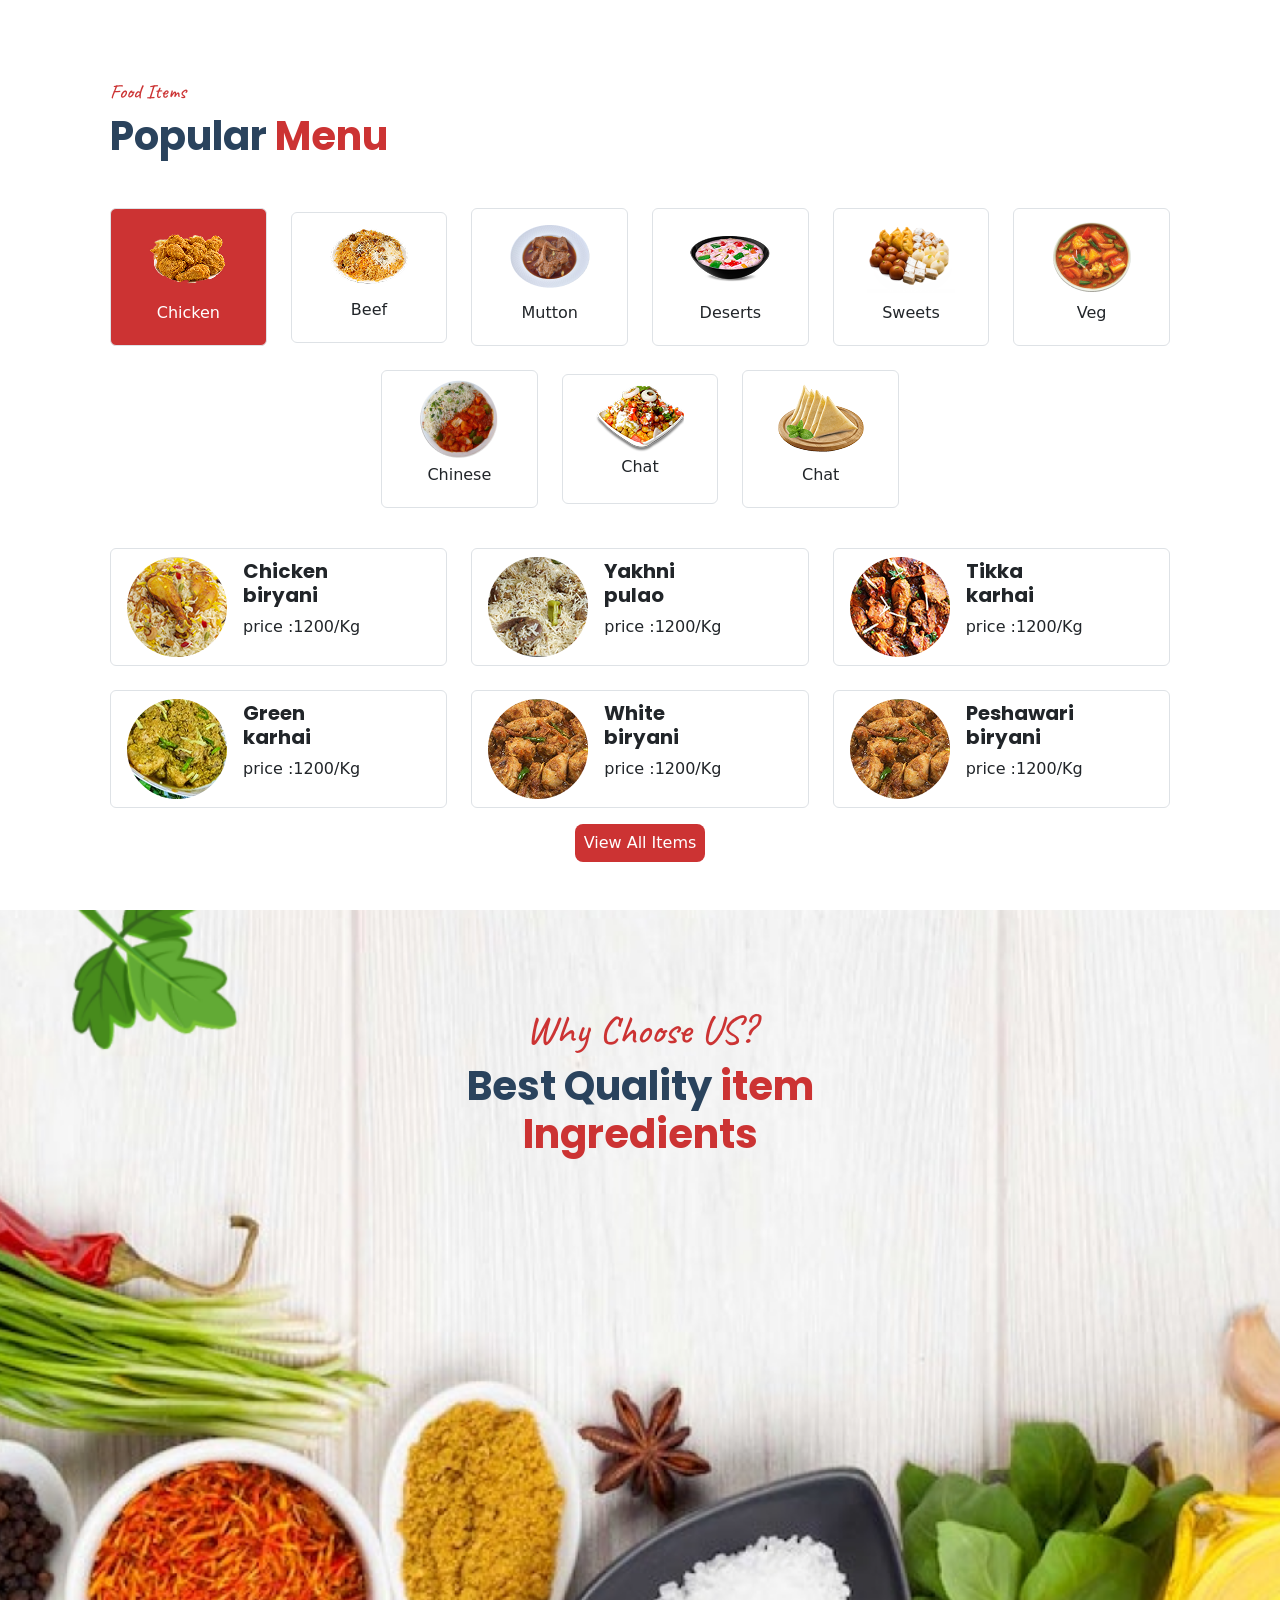
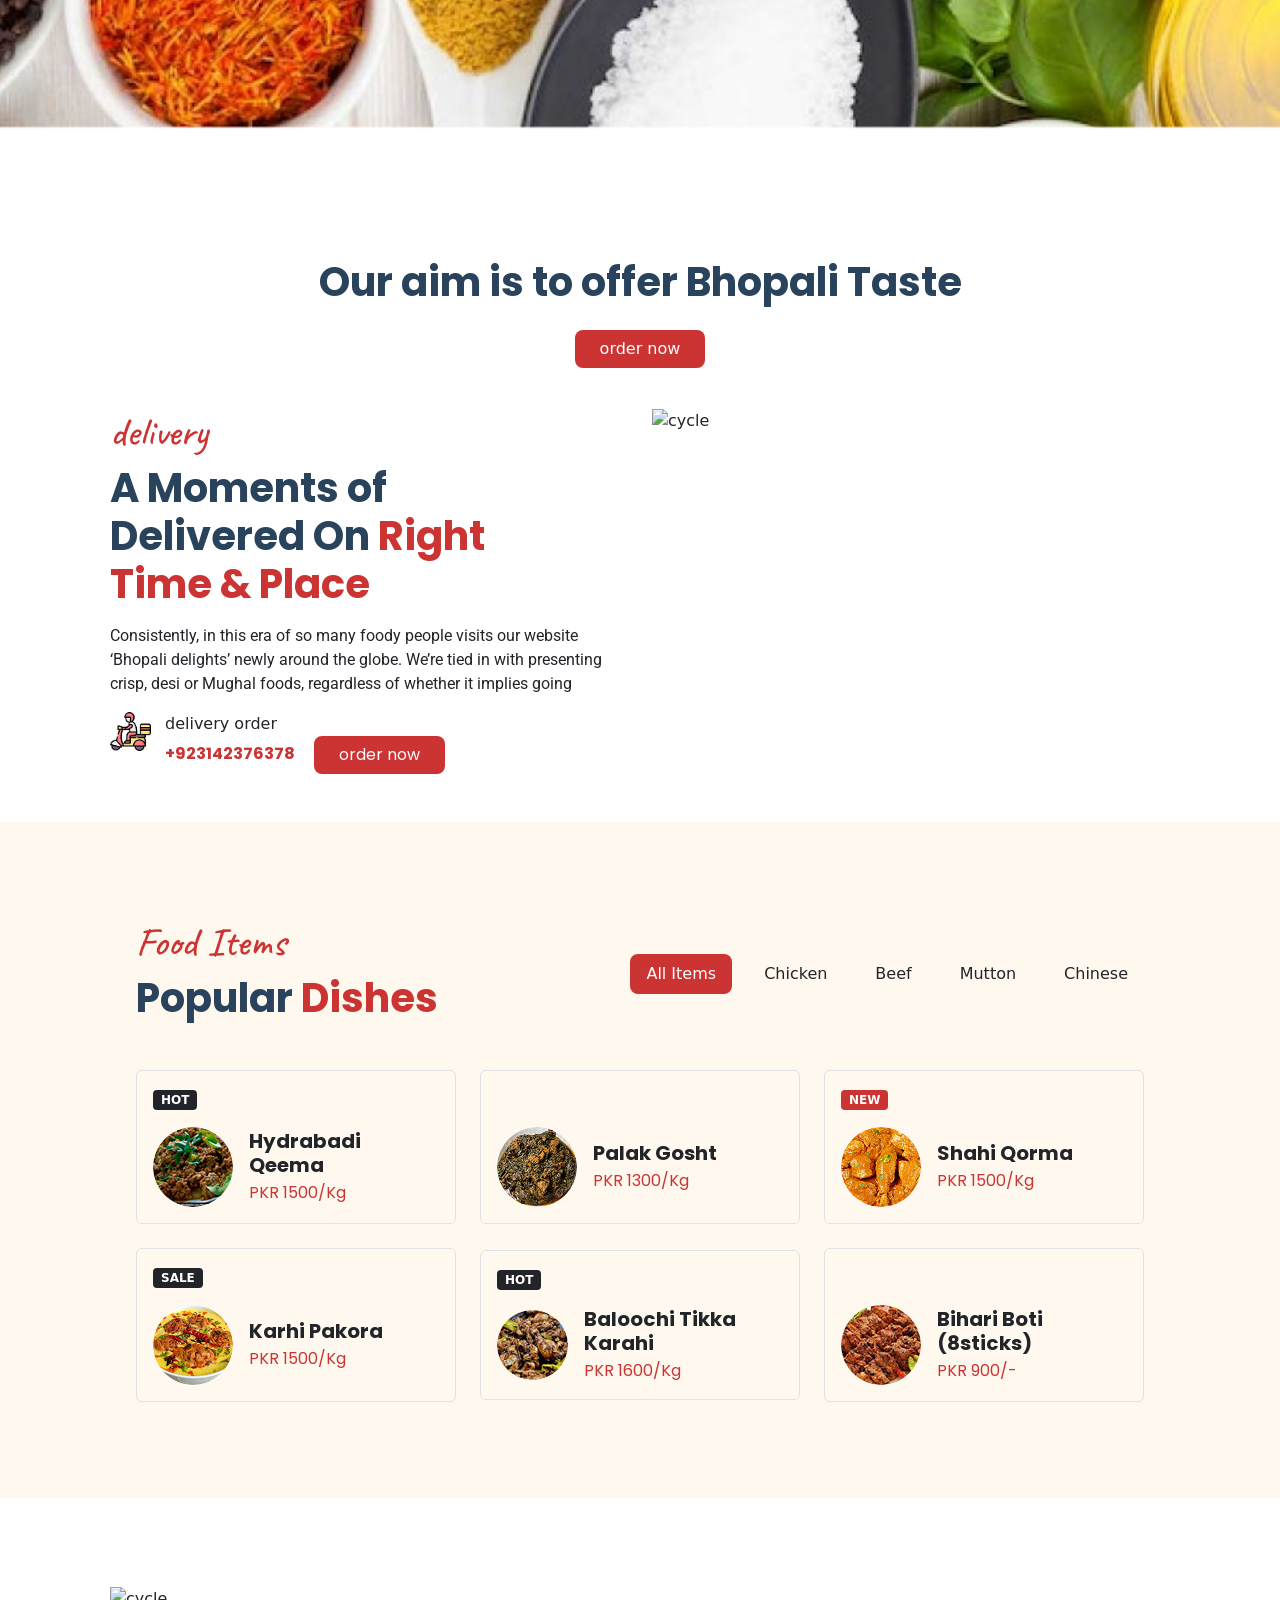
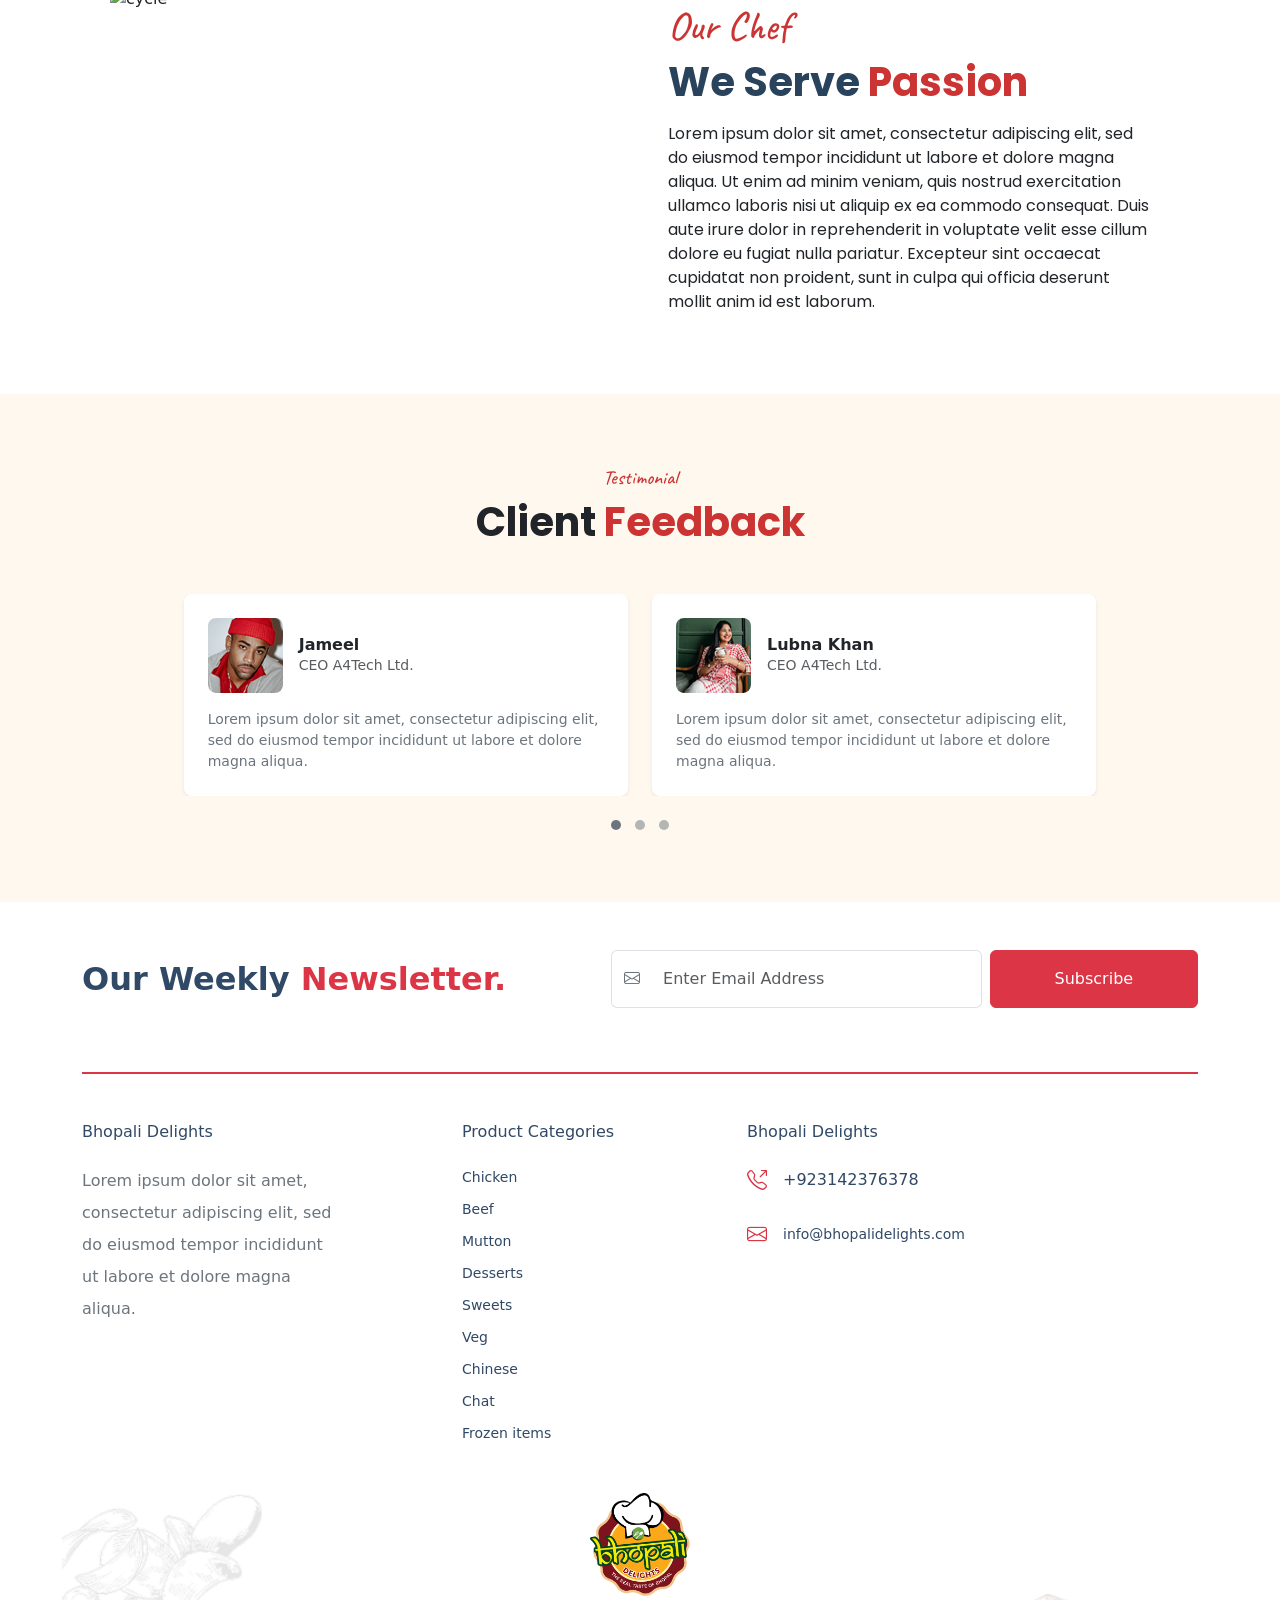
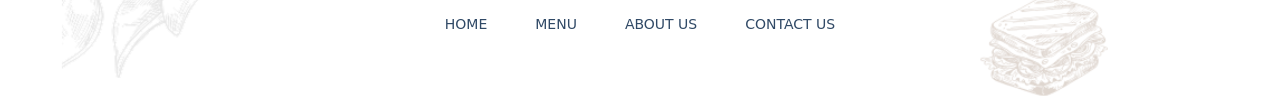
==== commit 54dc730e: "Images-added" ====
--- a/index.html
+++ b/index.html
@@ -22,11 +22,17 @@
           class="img-fluid position-absolute top-0 h-auto logo-image" />
       </a>
 
-      <!-- Mobile Toggle Button -->
-      <button class="navbar-toggler" type="button" data-bs-toggle="collapse" data-bs-target="#mainNavbar"
-        aria-controls="mainNavbar" aria-expanded="false" aria-label="Toggle navigation">
-        <span class="navbar-toggler-icon"></span>
-      </button>
+      <div class="d-flex gap-4 align-items-center">
+        <div
+            class="position-relative d-flex d-lg-none align-items-center justify-content-center bg-red text-white rounded-circle shadow-sm basket-icon">
+            <i class="bi bi-basket-fill fs-5 fs-md-2"></i>
+          </div>
+          <!-- Mobile Toggle Button -->
+          <button class="navbar-toggler border-0" type="button" data-bs-toggle="collapse" data-bs-target="#mainNavbar"
+            aria-controls="mainNavbar" aria-expanded="false" aria-label="Toggle navigation">
+            <span class="navbar-toggler-icon"></span>
+          </button>
+      </div>
 
       <!-- Navigation Links -->
       <div class="collapse navbar-collapse" id="mainNavbar">
@@ -84,7 +90,7 @@
       <div class="row justify-content-md-center">
         <div class="col-12 col-sm-10 col-lg-6 bg-white rounded-3 hero-content bg-opacity-75 p-3">
           <h5 class="red caveat-400 fs-1 fs-5">best in town</h5>
-          <h1 class="text-uppercase poppins-700 fs-1">
+          <h1 class="text-uppercase poppins-700 fs-1 blue">
             enjoy fresh and tasty dishes with <br />
             <span class="red"> Bhopali taste </span> <br />
             that will make <br> your day.
@@ -171,11 +177,11 @@
 
   </section>
   <!-- Menu  -->
-  <section class="menu container-fluid p-5">
+  <section class="menu container-fluid p-3 p-lg-5">
     <div class="container">
       <div class="row mx-md-3 m-0">
         <h5 class="caveat-400 red">Food Items</h5>
-        <h1 class="poppins-700">Popular <span class="red">Menu</span></h1>
+        <h1 class="poppins-700 blue fs-1">Popular <span class="red">Menu</span></h1>
       </div>
       <div class="row g-4 align-items-center justify-content-center mt-3 mx-md-3 m-0">
 
@@ -318,7 +324,7 @@
       <div class="row justify-content-md-center">
         <div class="col-12 col-sm-10 col-lg-6  rounded-3 bg-transparent text-center mt-5">
           <h5 class="red caveat-400 fs-1 fs-5">Why Choose US?</h5>
-          <h1 class="poppins-700 fs-1">
+          <h1 class="poppins-700 fs-1 blue">
             Best Quality
             <span class="red"> item <br>Ingredients </span>
           </h1>
@@ -332,7 +338,7 @@
     <div class="container">
       <div class="row">
         <div class="delivery-headline">
-          <h1 class="poppins-700 text-center">Our aim is to offer Bhopali Taste</h1>
+          <h1 class="poppins-700 text-center blue fs-1">Our aim is to offer Bhopali Taste</h1>
         </div>
         <div class="button d-flex justify-content-center mt-3">
           <button href="#menu" class="btn bg-red text-white rounded-3 px-4 text-center justify-content-center">
@@ -346,7 +352,7 @@
         <div class="col-12 col-lg-6 ">
           <div>
             <h5 class="red caveat-400 fs-1 fs-5">delivery</h5>
-            <h1 class="poppins-700 fs-1">
+            <h1 class="poppins-700 fs-1 blue">
               A Moments of <br> Delivered On <span class="red">Right <br> Time & Place</span>
             </h1>
             <p class="robot-400 my-3">Consistently, in this era of so many foody people visits our website ‘Bhopali
@@ -388,7 +394,7 @@
         <div class="popular-tabs d-flex  flex-lg-row flex-column justify-content-between align-items-center">
         <div class="text-start">
           <h5 class="red caveat-400 fs-1 fs-5">Food Items</h5>
-          <h1 class="poppins-700 fs-1">
+          <h1 class="poppins-700 fs-1 blue">
             Popular <span class="red">Dishes</span>
           </h1>
         </div>
@@ -413,84 +419,657 @@
         </div>
         </div>
       </div>
-      <div class="row g-4 align-items-center justify-content-center mt-3 mx-md-3 m-0">
-        <div class="col-12 col-sm-6 col-md-4 p-2 px-3 border rounded">
-          <p class="bg-dark text-white px-3 d-inline">Hot</p>
-          <div class=" gap-3 align-items-center text-center d-flex flex-row mt-2">
-            <div class="items-row2-img">
-              <img src="Images/item10.png" alt="item1" class="img-fluid">
-            </div>
-            <div class="itmes-row2-text text-start">
-              <h1 class="poppins-700 fs-5">Chicken <br> biryani</h1>
-              <p>price :1200/Kg</p>
-            </div>
-          </div>
-        </div>
-        <div class="col-12 col-sm-6 col-md-4 p-2 px-3 border rounded">
-          <p class=" text-white px-3 d-inline"></p>
-          <div class=" gap-3 align-items-center text-center d-flex flex-row mt-2">
-            <div class="items-row2-img">
-              <img src="Images/item10.png" alt="item1" class="img-fluid">
-            </div>
-            <div class="itmes-row2-text text-start">
-              <h1 class="poppins-700 fs-5">Chicken <br> biryani</h1>
-              <p>price :1200/Kg</p>
-            </div>
-          </div>
-        </div>
-        <div class="col-12 col-sm-6 col-md-4 p-2 px-3 border rounded">
-          <p class="bg-red text-white px-3 d-inline">NEW</p>
-          <div class=" gap-3 align-items-center text-center d-flex flex-row mt-2">
-            <div class="items-row2-img">
-              <img src="Images/item10.png" alt="item1" class="img-fluid">
-            </div>
-            <div class="itmes-row2-text text-start">
-              <h1 class="poppins-700 fs-5">Chicken <br> biryani</h1>
-              <p>price :1200/Kg</p>
-            </div>
-          </div>
-        </div>
-        <div class="col-12 col-sm-6 col-md-4 p-2 px-3 border rounded">
-          <p class="bg-dark text-white px-3 d-inline">SALE</p>
-          <div class=" gap-3 align-items-center text-center d-flex flex-row mt-2">
-            <div class="items-row2-img">
-              <img src="Images/item10.png" alt="item1" class="img-fluid">
-            </div>
-            <div class="itmes-row2-text text-start">
-              <h1 class="poppins-700 fs-5">Chicken <br> biryani</h1>
-              <p>price :1200/Kg</p>
-            </div>
-          </div>
-        </div>
-        <div class="col-12 col-sm-6 col-md-4 p-2 px-3 border rounded">
-          <p class="bg-dark text-white px-3 d-inline">Hot</p>
-          <div class=" gap-3 align-items-center text-center d-flex flex-row mt-2">
-            <div class="items-row2-img">
-              <img src="Images/item10.png" alt="item1" class="img-fluid">
-            </div>
-            <div class="itmes-row2-text text-start">
-              <h1 class="poppins-700 fs-5">Chicken <br> biryani</h1>
-              <p>price :1200/Kg</p>
-            </div>
-          </div>
-        </div>
-        <div class="col-12 col-sm-6 col-md-4 p-2 px-3 border rounded">
-          
-          <div class=" gap-3 align-items-center text-center d-flex flex-row mt-2">
+     <div class="row g-4 align-items-center justify-content-center mt-3 mx-md-3 m-0"> 
+    
+    <!-- 1. Hydrabadi Qeema -->
+    <div class="col-12 col-sm-6 col-md-4"> 
+        <div class="p-3 bg-white border rounded bg-transparent h-100">
+            <span class="badge bg-dark text-white px-2 py-1 text-uppercase rounded-1">Hot</span> 
+            <div class="gap-3 align-items-center text-center d-flex flex-row mt-3"> 
+                <div class="items-row2-img"> 
+                    <img src="Images/hyderabadi-qeema.png" alt="Hydrabadi Qeema" class="img-fluid rounded-circle"> 
+                </div> 
+                <div class="itmes-row2-text text-start"> 
+                    <h1 class="poppins-700 fs-5 mb-1">Hydrabadi Qeema</h1> 
+                    <p class="m-0 red poppins-400">PKR 1500/Kg</p> 
+                </div> 
+            </div> 
+        </div>
+    </div> 
+
+    <!-- 2. Palak Gosht -->
+    <div class="col-12 col-sm-6 col-md-4"> 
+        <div class="p-3 bg-white border rounded bg-transparent h-100">
+            <span class="badge px-2 py-1 text-uppercase rounded-1 invisible">Blank</span> 
+            <div class="gap-3 align-items-center text-center d-flex flex-row mt-3"> 
+                <div class="items-row2-img"> 
+                    <img src="Images/palak-gosht.png" alt="Palak Gosht" class="img-fluid rounded-circle"> 
+                </div> 
+                <div class="itmes-row2-text text-start"> 
+                    <h1 class="poppins-700 fs-5 mb-1">Palak Gosht</h1> 
+                    <p class="m-0 red poppins-400">PKR 1300/Kg</p> 
+                </div> 
+            </div> 
+        </div>
+    </div> 
+
+    <!-- 3. Shahi Qorma -->
+    <div class="col-12 col-sm-6 col-md-4"> 
+        <div class="p-3 bg-white border rounded bg-transparent h-100">
+            <span class="badge bg-red text-white px-2 py-1 text-uppercase rounded-1">NEW</span> 
+            <div class="gap-3 align-items-center text-center d-flex flex-row mt-3"> 
+                <div class="items-row2-img"> 
+                    <img src="Images/shahi-qorma.png" alt="Shahi Qorma" class="img-fluid rounded-circle"> 
+                </div> 
+                <div class="itmes-row2-text text-start"> 
+                    <h1 class="poppins-700 fs-5 mb-1">Shahi Qorma</h1> 
+                    <p class="m-0 red poppins-400">PKR 1500/Kg</p> 
+                </div> 
+            </div> 
+        </div>
+    </div> 
+
+    <!-- 4. Karhi Pakora -->
+    <div class="col-12 col-sm-6 col-md-4"> 
+        <div class="p-3 bg-white border rounded bg-transparent h-100">
+            <span class="badge bg-dark text-white px-2 py-1 text-uppercase rounded-1">SALE</span> 
+            <div class="gap-3 align-items-center text-center d-flex flex-row mt-3"> 
+                <div class="items-row2-img"> 
+                    <img src="Images/karhi-pakora.png" alt="Karhi Pakora" class="img-fluid rounded-circle"> 
+                </div> 
+                <div class="itmes-row2-text text-start"> 
+                    <h1 class="poppins-700 fs-5 mb-1">Karhi Pakora</h1> 
+                    <p class="m-0 red poppins-400">PKR 1500/Kg</p> 
+                </div> 
+            </div> 
+        </div>
+    </div> 
+
+    <!-- 5. Baloochi Tikka Karahi -->
+    <div class="col-12 col-sm-6 col-md-4"> 
+        <div class="p-3 bg-white border rounded bg-transparent h-100">
+            <span class="badge bg-dark text-white px-2 py-1 text-uppercase rounded-1">Hot</span> 
+            <div class="gap-3 align-items-center text-center d-flex flex-row mt-3"> 
+                <div class="items-row2-img"> 
+                    <img src="Images/balochi-tikka.png" alt="Baloochi Tikka Karahi" class="img-fluid rounded-circle"> 
+                </div> 
+                <div class="itmes-row2-text text-start"> 
+                    <h1 class="poppins-700 fs-5 mb-1">Baloochi Tikka Karahi</h1> 
+                    <p class="m-0 red poppins-400">PKR 1600/Kg</p> 
+                </div> 
+            </div> 
+        </div>
+    </div> 
+
+    <!-- 6. Bihari Boti -->
+    <div class="col-12 col-sm-6 col-md-4"> 
+        <div class="p-3 bg-white border rounded bg-transparent h-100">
+            <span class="badge px-2 py-1 text-uppercase rounded-1 invisible">Blank</span> 
+            <div class="gap-3 align-items-center text-center d-flex flex-row mt-3"> 
+                <div class="items-row2-img"> 
+                    <img src="Images/bihari-boti.png" alt="Bihari Boti" class="img-fluid rounded-circle"> 
+                </div> 
+                <div class="itmes-row2-text text-start"> 
+                    <h1 class="poppins-700 fs-5 mb-1">Bihari Boti <br> (8sticks)</h1> 
+                    <p class="m-0 red poppins-400">PKR 900/-</p> 
+                </div> 
+            </div> 
+        </div>
+    </div> 
+
+</div>
+
+
+    </div>
+
+  </section>
+  <section class="section-delivery container-fluid p-3 p-lg-5 overflow-hidden">
+    <div class="container">
+      
+      <div class="row g-4 d-flex flex-column-reverse flex-lg-row-reverse  justify-content-center  mt-3 mx-md-3 m-0">
+
+
+        <div class="col-12 col-lg-6">
+          <div class="p-3">
+            <h5 class="red caveat-400 fs-1 fs-5">Our Chef</h5>
+            <h1 class="poppins-700 fs-1 blue">
+              We Serve <span class="red"> Passion</span>
+            </h1>
+            <p class="poppins-400 my-3">Lorem ipsum dolor sit amet, consectetur adipiscing elit, sed do eiusmod tempor incididunt ut labore et dolore magna aliqua. Ut enim ad minim veniam, quis nostrud exercitation ullamco laboris nisi ut aliquip ex ea commodo consequat. Duis aute irure dolor in reprehenderit in voluptate velit esse cillum dolore eu fugiat nulla pariatur. Excepteur sint occaecat cupidatat non proident, sunt in culpa qui officia deserunt mollit anim id est laborum.</p>
             
-            <div class="items-row2-img">
-              <img src="Images/item10.png" alt="item1" class="img-fluid">
-            </div>
-            <div class="itmes-row2-text text-start">
-              <h1 class="poppins-700 fs-5">Chicken <br> biryani</h1>
-              <p>price :1200/Kg</p>
-            </div>
-          </div>
-        </div>
+
+          </div>
+        </div>
+        <div class="col-12 col-lg-6">
+
+          <div>
+            <img src="images/rafat.png" alt="cycle" class="img-fluid">
+          </div>
+        </div>
+
       </div>
     </div>
 
   </section>
+ 
+
+<section class="py-5 position-relative overflow-hidden" style="background-color: #FFF8EE;">
+  <div class="container py-4">
+
+    <!-- Section Heading -->
+    <div class="text-center mb-5">
+      <h5 class="red caveat-400 fs-5">Testimonial</h5>
+      <h2 class="poppins-700 fs-1">
+        Client <span class="red">Feedback</span>
+      </h2>
+    </div>
+
+    <!-- ================================= -->
+    <!-- DESKTOP CAROUSEL: 2 Cards, 3 Slides -->
+    <!-- ================================= -->
+    <div id="testimonialDesktop"
+         class="carousel slide d-none d-lg-block"
+         data-bs-ride="carousel"
+         data-bs-interval="4000">
+
+      <div class="carousel-inner px-2">
+
+        <!-- Slide 1 -->
+        <div class="carousel-item active">
+          <div class="row g-4 justify-content-center align-items-stretch">
+
+            <!-- Card 1 -->
+            <div class="col-lg-5">
+              <div class="card h-100 border-0 shadow-sm rounded-3 p-4 bg-white">
+                <div class="d-flex align-items-center mb-3">
+                  <img src="Images/client1.png" alt="Jameel"
+                       class="rounded-3 me-3 object-fit-cover"
+                       width="75" height="75">
+                  <div>
+                    <h5 class="mb-0 fw-semibold text-dark fs-6">Jameel</h5>
+                    <p class="mb-0 text-muted small">CEO A4Tech Ltd.</p>
+                  </div>
+                </div>
+                <p class="card-text text-secondary lh-base small mb-0">
+                  Lorem ipsum dolor sit amet, consectetur adipiscing elit,
+                  sed do eiusmod tempor incididunt ut labore et dolore magna aliqua.
+                </p>
+              </div>
+            </div>
+
+            <!-- Card 2 -->
+            <div class="col-lg-5">
+              <div class="card h-100 border-0 shadow-sm rounded-3 p-4 bg-white">
+                <div class="d-flex align-items-center mb-3">
+                  <img src="Images/client2.png" alt="Lubna Khan"
+                       class="rounded-3 me-3 object-fit-cover"
+                       width="75" height="75">
+                  <div>
+                    <h5 class="mb-0 fw-semibold text-dark fs-6">Lubna Khan</h5>
+                    <p class="mb-0 text-muted small">CEO A4Tech Ltd.</p>
+                  </div>
+                </div>
+                <p class="card-text text-secondary lh-base small mb-0">
+                  Lorem ipsum dolor sit amet, consectetur adipiscing elit,
+                  sed do eiusmod tempor incididunt ut labore et dolore magna aliqua.
+                </p>
+              </div>
+            </div>
+
+          </div>
+        </div>
+
+        <!-- Slide 2 -->
+        <div class="carousel-item">
+          <div class="row g-4 justify-content-center align-items-stretch">
+
+            <!-- Card 3 -->
+            <div class="col-lg-5">
+              <div class="card h-100 border-0 shadow-sm rounded-3 p-4 bg-white">
+                <div class="d-flex align-items-center mb-3">
+                  <img src="Images/client1.png" alt="Asif Ali"
+                       class="rounded-3 me-3 object-fit-cover"
+                       width="75" height="75">
+                  <div>
+                    <h5 class="mb-0 fw-semibold text-dark fs-6">Asif Ali</h5>
+                    <p class="mb-0 text-muted small">Manager Tech</p>
+                  </div>
+                </div>
+                <p class="card-text text-secondary lh-base small mb-0">
+                  Lorem ipsum dolor sit amet, consectetur adipiscing elit,
+                  sed do eiusmod tempor incididunt ut labore et dolore magna aliqua.
+                </p>
+              </div>
+            </div>
+
+            <!-- Card 4 -->
+            <div class="col-lg-5">
+              <div class="card h-100 border-0 shadow-sm rounded-3 p-4 bg-white">
+                <div class="d-flex align-items-center mb-3">
+                  <img src="Images/client2.png" alt="Sana Malik"
+                       class="rounded-3 me-3 object-fit-cover"
+                       width="75" height="75">
+                  <div>
+                    <h5 class="mb-0 fw-semibold text-dark fs-6">Sana Malik</h5>
+                    <p class="mb-0 text-muted small">Director HR</p>
+                  </div>
+                </div>
+                <p class="card-text text-secondary lh-base small mb-0">
+                  Lorem ipsum dolor sit amet, consectetur adipiscing elit,
+                  sed do eiusmod tempor incididunt ut labore et dolore magna aliqua.
+                </p>
+              </div>
+            </div>
+
+          </div>
+        </div>
+
+        <!-- Slide 3 -->
+        <div class="carousel-item">
+          <div class="row g-4 justify-content-center align-items-stretch">
+
+            <!-- Card 5 -->
+            <div class="col-lg-5">
+              <div class="card h-100 border-0 shadow-sm rounded-3 p-4 bg-white">
+                <div class="d-flex align-items-center mb-3">
+                  <img src="Images/client1.png" alt="Zeeshan"
+                       class="rounded-3 me-3 object-fit-cover"
+                       width="75" height="75">
+                  <div>
+                    <h5 class="mb-0 fw-semibold text-dark fs-6">Zeeshan</h5>
+                    <p class="mb-0 text-muted small">CTO Global</p>
+                  </div>
+                </div>
+                <p class="card-text text-secondary lh-base small mb-0">
+                  Lorem ipsum dolor sit amet, consectetur adipiscing elit,
+                  sed do eiusmod tempor incididunt ut labore et dolore magna aliqua.
+                </p>
+              </div>
+            </div>
+
+            <!-- Card 6 -->
+            <div class="col-lg-5">
+              <div class="card h-100 border-0 shadow-sm rounded-3 p-4 bg-white">
+                <div class="d-flex align-items-center mb-3">
+                  <img src="Images/client2.png" alt="Ayesha"
+                       class="rounded-3 me-3 object-fit-cover"
+                       width="75" height="75">
+                  <div>
+                    <h5 class="mb-0 fw-semibold text-dark fs-6">Ayesha</h5>
+                    <p class="mb-0 text-muted small">Product Designer</p>
+                  </div>
+                </div>
+                <p class="card-text text-secondary lh-base small mb-0">
+                  Lorem ipsum dolor sit amet, consectetur adipiscing elit,
+                  sed do eiusmod tempor incididunt ut labore et dolore magna aliqua.
+                </p>
+              </div>
+            </div>
+
+          </div>
+        </div>
+
+      </div>
+
+      <!-- Desktop Indicators: 3 Dots -->
+      
+<div class="carousel-indicators position-static mt-4 mb-0 gap-2">
+  <button type="button"
+          data-bs-target="#testimonialDesktop"
+          data-bs-slide-to="0"
+          class="active bg-secondary rounded-circle border-0"
+          style="width: 10px; height: 10px;"
+          aria-current="true"
+          aria-label="Slide 1"></button>
+
+  <button type="button"
+          data-bs-target="#testimonialDesktop"
+          data-bs-slide-to="1"
+          class="bg-secondary rounded-circle border-0"
+          style="width: 10px; height: 10px;"
+          aria-label="Slide 2"></button>
+
+  <button type="button"
+          data-bs-target="#testimonialDesktop"
+          data-bs-slide-to="2"
+          class="bg-secondary rounded-circle border-0"
+          style="width: 10px; height: 10px;"
+          aria-label="Slide 3"></button>
+</div>
+
+
+    </div>
+
+
+    <!-- ======================================= -->
+    <!-- MOBILE + TABLET CAROUSEL: 1 Card, 6 Slides -->
+    <!-- ======================================= -->
+    <div id="testimonialMobile"
+         class="carousel slide d-lg-none"
+         data-bs-ride="carousel"
+         data-bs-interval="4000">
+
+      <div class="carousel-inner px-2">
+
+        <!-- Slide 1 -->
+        <div class="carousel-item active">
+          <div class="card h-100 border-0 shadow-sm rounded-3 p-4 bg-white">
+            <div class="d-flex align-items-center mb-3">
+              <img src="Images/client1.png" alt="Jameel"
+                   class="rounded-3 me-3 object-fit-cover"
+                   width="75" height="75">
+              <div>
+                <h5 class="mb-0 fw-semibold text-dark fs-6">Jameel</h5>
+                <p class="mb-0 text-muted small">CEO A4Tech Ltd.</p>
+              </div>
+            </div>
+            <p class="card-text text-secondary lh-base small mb-0">
+              Lorem ipsum dolor sit amet, consectetur adipiscing elit,
+              sed do eiusmod tempor incididunt ut labore et dolore magna aliqua.
+            </p>
+          </div>
+        </div>
+
+        <!-- Slide 2 -->
+        <div class="carousel-item">
+          <div class="card h-100 border-0 shadow-sm rounded-3 p-4 bg-white">
+            <div class="d-flex align-items-center mb-3">
+              <img src="Images/client2.png" alt="Lubna Khan"
+                   class="rounded-3 me-3 object-fit-cover"
+                   width="75" height="75">
+              <div>
+                <h5 class="mb-0 fw-semibold text-dark fs-6">Lubna Khan</h5>
+                <p class="mb-0 text-muted small">CEO A4Tech Ltd.</p>
+              </div>
+            </div>
+            <p class="card-text text-secondary lh-base small mb-0">
+              Lorem ipsum dolor sit amet, consectetur adipiscing elit,
+              sed do eiusmod tempor incididunt ut labore et dolore magna aliqua.
+            </p>
+          </div>
+        </div>
+
+        <!-- Slide 3 -->
+        <div class="carousel-item">
+          <div class="card h-100 border-0 shadow-sm rounded-3 p-4 bg-white">
+            <div class="d-flex align-items-center mb-3">
+              <img src="Images/client1.png" alt="Asif Ali"
+                   class="rounded-3 me-3 object-fit-cover"
+                   width="75" height="75">
+              <div>
+                <h5 class="mb-0 fw-semibold text-dark fs-6">Asif Ali</h5>
+                <p class="mb-0 text-muted small">Manager Tech</p>
+              </div>
+            </div>
+            <p class="card-text text-secondary lh-base small mb-0">
+              Lorem ipsum dolor sit amet, consectetur adipiscing elit,
+              sed do eiusmod tempor incididunt ut labore et dolore magna aliqua.
+            </p>
+          </div>
+        </div>
+
+        <!-- Slide 4 -->
+        <div class="carousel-item">
+          <div class="card h-100 border-0 shadow-sm rounded-3 p-4 bg-white">
+            <div class="d-flex align-items-center mb-3">
+              <img src="Images/client2.png" alt="Sana Malik"
+                   class="rounded-3 me-3 object-fit-cover"
+                   width="75" height="75">
+              <div>
+                <h5 class="mb-0 fw-semibold text-dark fs-6">Sana Malik</h5>
+                <p class="mb-0 text-muted small">Director HR</p>
+              </div>
+            </div>
+            <p class="card-text text-secondary lh-base small mb-0">
+              Lorem ipsum dolor sit amet, consectetur adipiscing elit,
+              sed do eiusmod tempor incididunt ut labore et dolore magna aliqua.
+            </p>
+          </div>
+        </div>
+
+        <!-- Slide 5 -->
+        <div class="carousel-item">
+          <div class="card h-100 border-0 shadow-sm rounded-3 p-4 bg-white">
+            <div class="d-flex align-items-center mb-3">
+              <img src="Images/client1.png" alt="Zeeshan"
+                   class="rounded-3 me-3 object-fit-cover"
+                   width="75" height="75">
+              <div>
+                <h5 class="mb-0 fw-semibold text-dark fs-6">Zeeshan</h5>
+                <p class="mb-0 text-muted small">CTO Global</p>
+              </div>
+            </div>
+            <p class="card-text text-secondary lh-base small mb-0">
+              Lorem ipsum dolor sit amet, consectetur adipiscing elit,
+              sed do eiusmod tempor incididunt ut labore et dolore magna aliqua.
+            </p>
+          </div>
+        </div>
+
+        <!-- Slide 6 -->
+        <div class="carousel-item">
+          <div class="card h-100 border-0 shadow-sm rounded-3 p-4 bg-white">
+            <div class="d-flex align-items-center mb-3">
+              <img src="Images/client2.png" alt="Ayesha"
+                   class="rounded-3 me-3 object-fit-cover"
+                   width="75" height="75">
+              <div>
+                <h5 class="mb-0 fw-semibold text-dark fs-6">Ayesha</h5>
+                <p class="mb-0 text-muted small">Product Designer</p>
+              </div>
+            </div>
+            <p class="card-text text-secondary lh-base small mb-0">
+              Lorem ipsum dolor sit amet, consectetur adipiscing elit,
+              sed do eiusmod tempor incididunt ut labore et dolore magna aliqua.
+            </p>
+          </div>
+        </div>
+
+      </div>
+
+      <!-- Mobile + Tablet Indicators: 6 Dots -->
+     
+<div class="carousel-indicators position-static mt-4 mb-0 gap-1">
+
+  <button type="button" data-bs-target="#testimonialMobile"
+          data-bs-slide-to="0"
+          class="active bg-secondary rounded-circle border-0"
+          style="width: 10px; height: 10px;"
+          aria-current="true" aria-label="Slide 1"></button>
+
+  <button type="button" data-bs-target="#testimonialMobile"
+          data-bs-slide-to="1"
+          class="bg-secondary rounded-circle border-0"
+          style="width: 10px; height: 10px;"
+          aria-label="Slide 2"></button>
+
+  <button type="button" data-bs-target="#testimonialMobile"
+          data-bs-slide-to="2"
+          class="bg-secondary rounded-circle border-0"
+          style="width: 10px; height: 10px;"
+          aria-label="Slide 3"></button>
+
+  <button type="button" data-bs-target="#testimonialMobile"
+          data-bs-slide-to="3"
+          class="bg-secondary rounded-circle border-0"
+          style="width: 10px; height: 10px;"
+          aria-label="Slide 4"></button>
+
+  <button type="button" data-bs-target="#testimonialMobile"
+          data-bs-slide-to="4"
+          class="bg-secondary rounded-circle border-0"
+          style="width: 10px; height: 10px;"
+          aria-label="Slide 5"></button>
+
+  <button type="button" data-bs-target="#testimonialMobile"
+          data-bs-slide-to="5"
+          class="bg-secondary rounded-circle border-0"
+          style="width: 10px; height: 10px;"
+          aria-label="Slide 6"></button>
+
+</div>
+
+
+    </div>
+
+  </div>
+</section>
+
+
+<!-- Footer Section -->
+<footer class="position-relative overflow-hidden bg-white">
+
+  <div class="container position-relative py-5">
+
+    <!-- Newsletter Section -->
+    <div class="row align-items-center gy-4 pb-5">
+
+      <!-- Heading -->
+      <div class="col-12 col-lg-5">
+        <h2 class="fw-bold mb-0 text-center text-lg-start"
+            style="color: #304966;">
+          Our Weekly <span class="text-danger">Newsletter.</span>
+        </h2>
+      </div>
+
+      <!-- Newsletter Form -->
+      <div class="col-12 col-lg-7">
+        <form class="row g-2 justify-content-center justify-content-lg-end">
+
+          <div class="col-12 col-sm-7">
+            <div class="input-group">
+              <span class="input-group-text bg-white border-end-0">
+                <i class="bi bi-envelope text-secondary"></i>
+              </span>
+
+              <input type="email"
+                     class="form-control border-start-0 shadow-none py-3"
+                     placeholder="Enter Email Address"
+                     aria-label="Email address"
+                     required>
+            </div>
+          </div>
+
+          <div class="col-12 col-sm-4">
+            <button type="submit"
+                    class="btn btn-danger w-100 py-3">
+              Subscribe
+            </button>
+          </div>
+
+        </form>
+      </div>
+
+    </div>
+
+    <!-- Divider -->
+    <hr class="border-danger border-2 opacity-100 mb-5">
+
+    <!-- Footer Information -->
+    <div class="row gy-4 pb-4">
+
+      <!-- About Column -->
+      <div class="col-12 col-md-4 col-lg-3">
+        <h5 class="mb-4 fs-6" style="color: #304966;">
+          Bhopali Delights
+        </h5>
+
+        <p class="text-secondary lh-lg mb-0">
+          Lorem ipsum dolor sit amet, consectetur adipiscing elit,
+          sed do eiusmod tempor incididunt ut labore et dolore
+          magna aliqua.
+        </p>
+      </div>
+
+      <!-- Categories Column -->
+      <div class="col-6 col-md-4 col-lg-3 offset-lg-1">
+        <h5 class="mb-4 fs-6" style="color: #304966;">
+          Product Categories
+        </h5>
+
+        <ul class="list-unstyled mb-0">
+          <li class="mb-2"><a href="#" class="text-decoration-none small" style="color:#304966;">Chicken</a></li>
+          <li class="mb-2"><a href="#" class="text-decoration-none small" style="color:#304966;">Beef</a></li>
+          <li class="mb-2"><a href="#" class="text-decoration-none small" style="color:#304966;">Mutton</a></li>
+          <li class="mb-2"><a href="#" class="text-decoration-none small" style="color:#304966;">Desserts</a></li>
+          <li class="mb-2"><a href="#" class="text-decoration-none small" style="color:#304966;">Sweets</a></li>
+          <li class="mb-2"><a href="#" class="text-decoration-none small" style="color:#304966;">Veg</a></li>
+          <li class="mb-2"><a href="#" class="text-decoration-none small" style="color:#304966;">Chinese</a></li>
+          <li class="mb-2"><a href="#" class="text-decoration-none small" style="color:#304966;">Chat</a></li>
+          <li><a href="#" class="text-decoration-none small" style="color:#304966;">Frozen items</a></li>
+        </ul>
+      </div>
+
+      <!-- Contact Column -->
+      <div class="col-12 col-md-4 col-lg-4">
+        <h5 class="mb-4 fs-6" style="color: #304966;">
+          Bhopali Delights
+        </h5>
+
+        <div class="d-flex align-items-center gap-3 mb-4">
+          <i class="bi bi-telephone-outbound text-danger fs-5"></i>
+          <a href="tel:+923142376378"
+             class="text-decoration-none"
+             style="color:#304966;">
+            +923142376378
+          </a>
+        </div>
+
+        <div class="d-flex align-items-center gap-3 mb-3">
+          <i class="bi bi-envelope text-danger fs-5"></i>
+          <a href="mailto:info@bhopalidelights.com"
+             class="text-decoration-none small"
+             style="color:#304966;">
+            info@bhopalidelights.com
+          </a>
+        </div>
+      </div>
+
+    </div>
+
+    <!-- Center Logo -->
+    <div class="text-center mt-4">
+      <a href="#" class="d-inline-block">
+        <img src="Images/Layer 2.png"
+             alt="Bhopali Delights Logo"
+             class="img-fluid"
+             style="width: 100px;">
+      </a>
+    </div>
+
+    <!-- Footer Navigation -->
+    <nav class="mt-3 pb-3" aria-label="Footer navigation">
+      <ul class="list-unstyled d-flex flex-wrap justify-content-center align-items-center gap-4 gap-md-5 mb-0">
+        <li>
+          <a href="index.html"
+             class="text-decoration-none small"
+             style="color:#304966;">HOME</a>
+        </li>
+        <li>
+          <a href="menu.html"
+             class="text-decoration-none small"
+             style="color:#304966;">MENU</a>
+        </li>
+        <li>
+          <a href="about.html"
+             class="text-decoration-none small"
+             style="color:#304966;">ABOUT US</a>
+        </li>
+        <li>
+          <a href="contact.html"
+             class="text-decoration-none small"
+             style="color:#304966;">CONTACT US</a>
+        </li>
+      </ul>
+    </nav>
+
+  </div>
+</footer>
+
+
+
+
+
 
   <script src="https://cdn.jsdelivr.net/npm/bootstrap@5.3.3/dist/js/bootstrap.bundle.min.js"></script>
 </body>
--- a/style.css
+++ b/style.css
@@ -13,6 +13,10 @@
 .poppins-700 {
   font-family: "Poppins", sans-serif;
   font-weight: 700;
+}
+.poppins-400 {
+  font-family: "Poppins", sans-serif;
+  font-weight: 400;
 }
 .caveat-400{
   font-family: "Caveat",sans-serif;
@@ -34,13 +38,13 @@
 .red {
   color: #CC3333;
 }
-
+.blue{
+  color: #2A435D;
+}
 .bg-red {
   background: #CC3333;
 }
-button:hover{
-   background: red !important;
-}
+
 
 .basket-icon {
   width: 8vw;
@@ -67,6 +71,7 @@
   background-position: center center;
   background-size: cover;
   height: 100vh;
+  /* background-blend-mode: overlay; */
 }
 
 .hero-section h1{
@@ -138,4 +143,12 @@
 
 .popular-items{
   background: #FFF8EE;
+}
+
+
+footer{
+  background: url(Images/footer-bg.png);
+  background-position: center center;
+  background-repeat: no-repeat;
+  background-size: cover;
 }
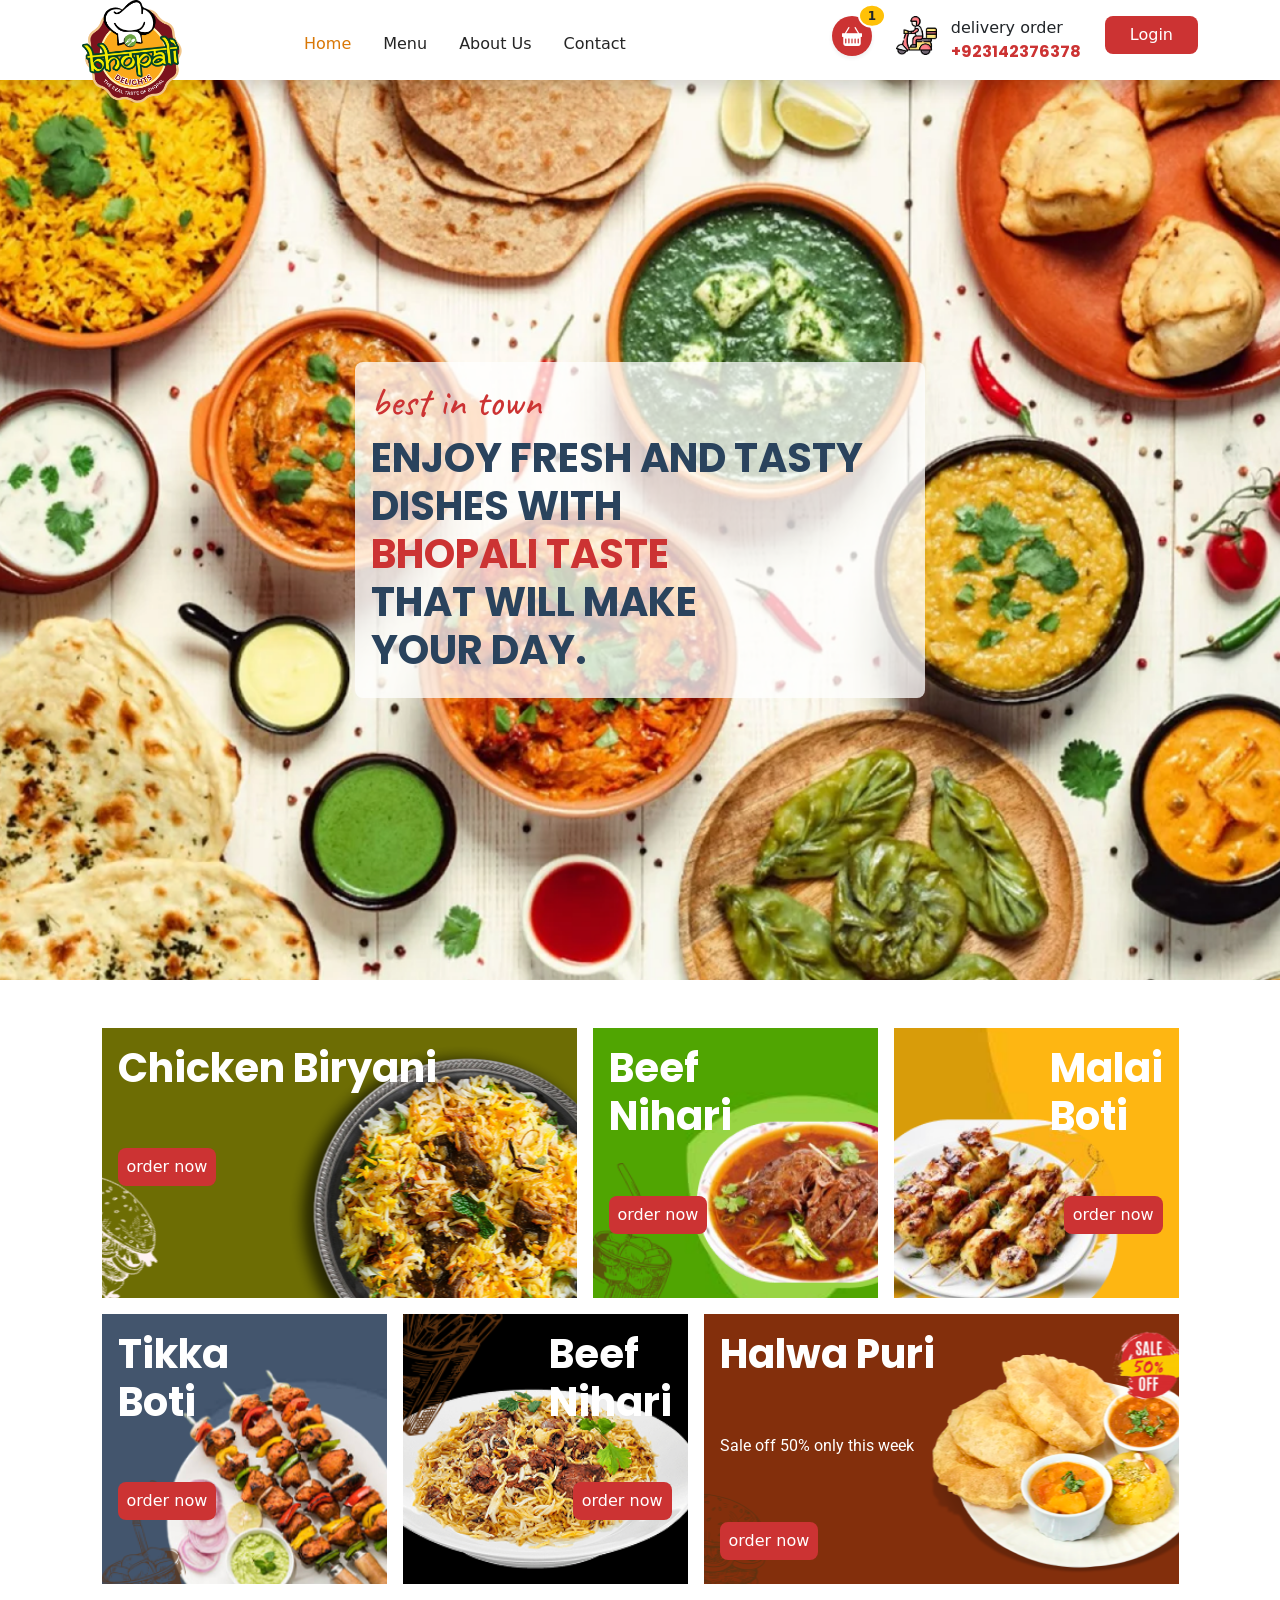
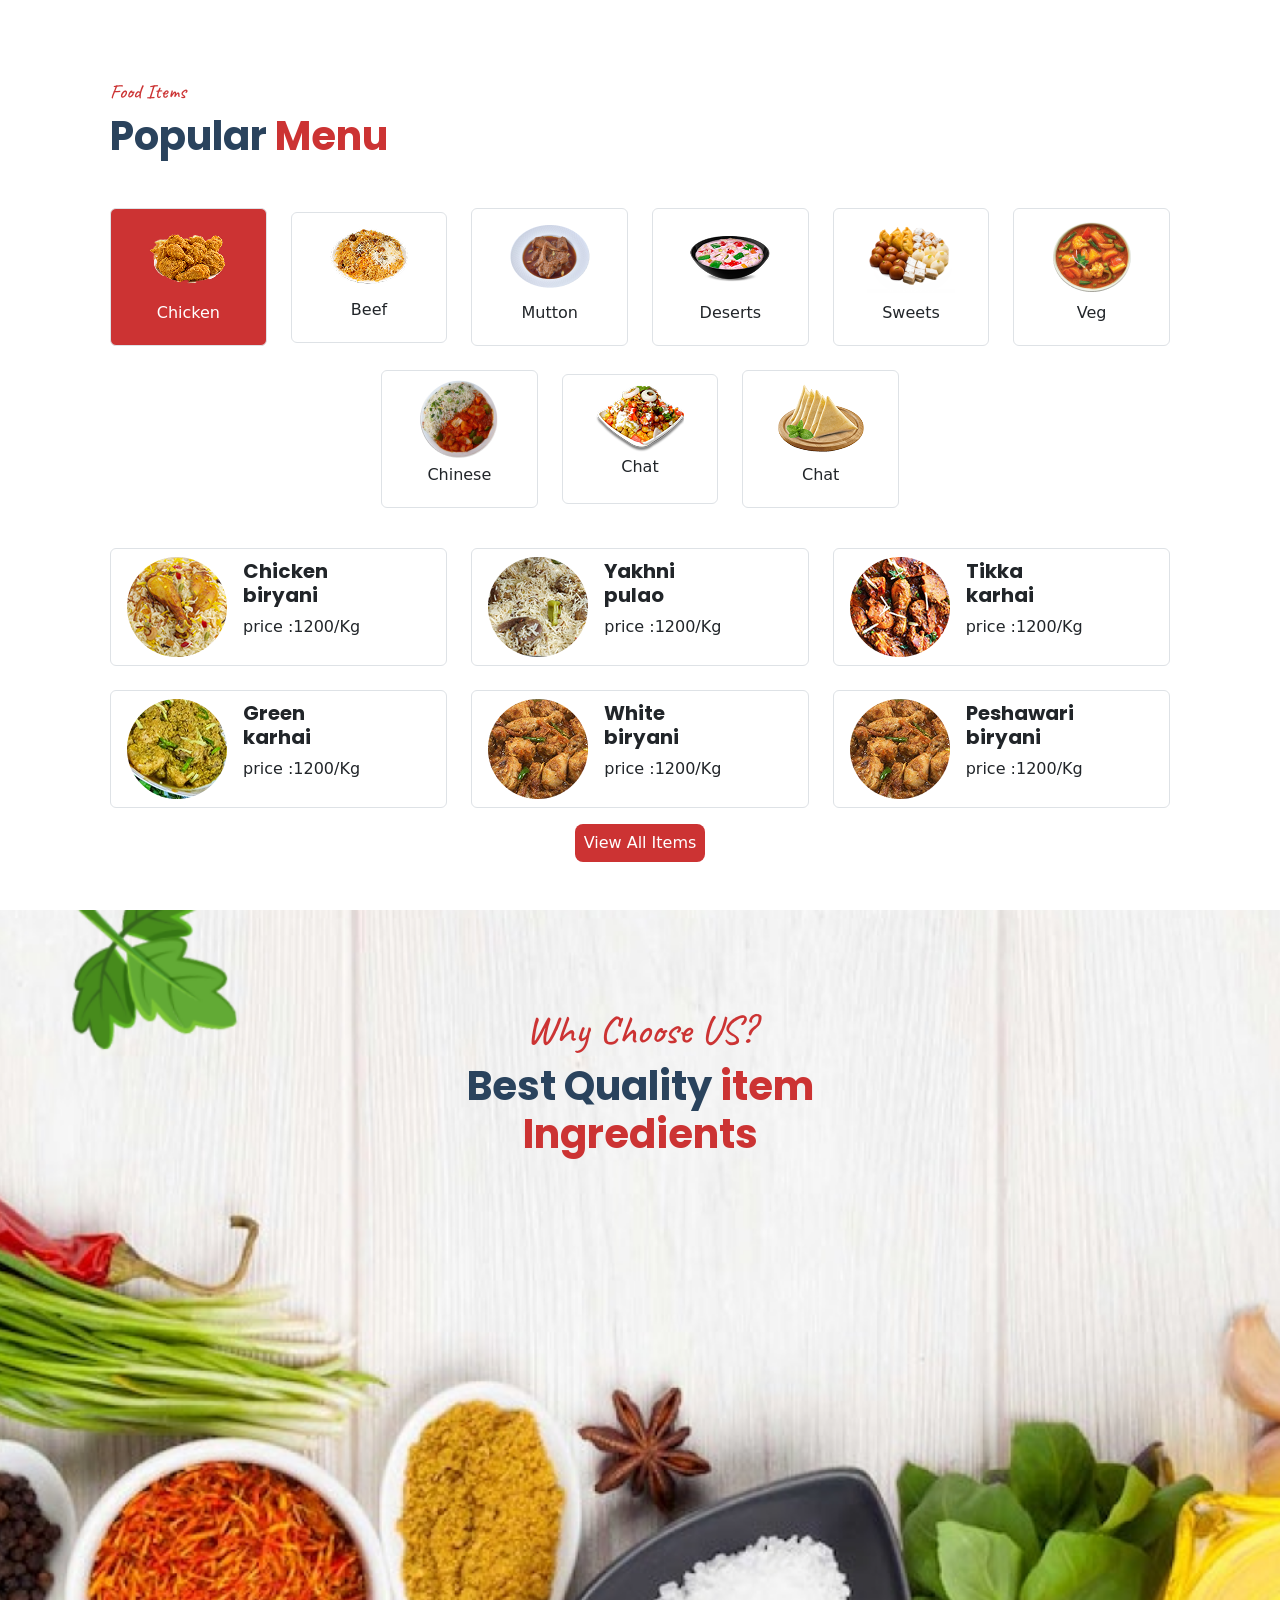
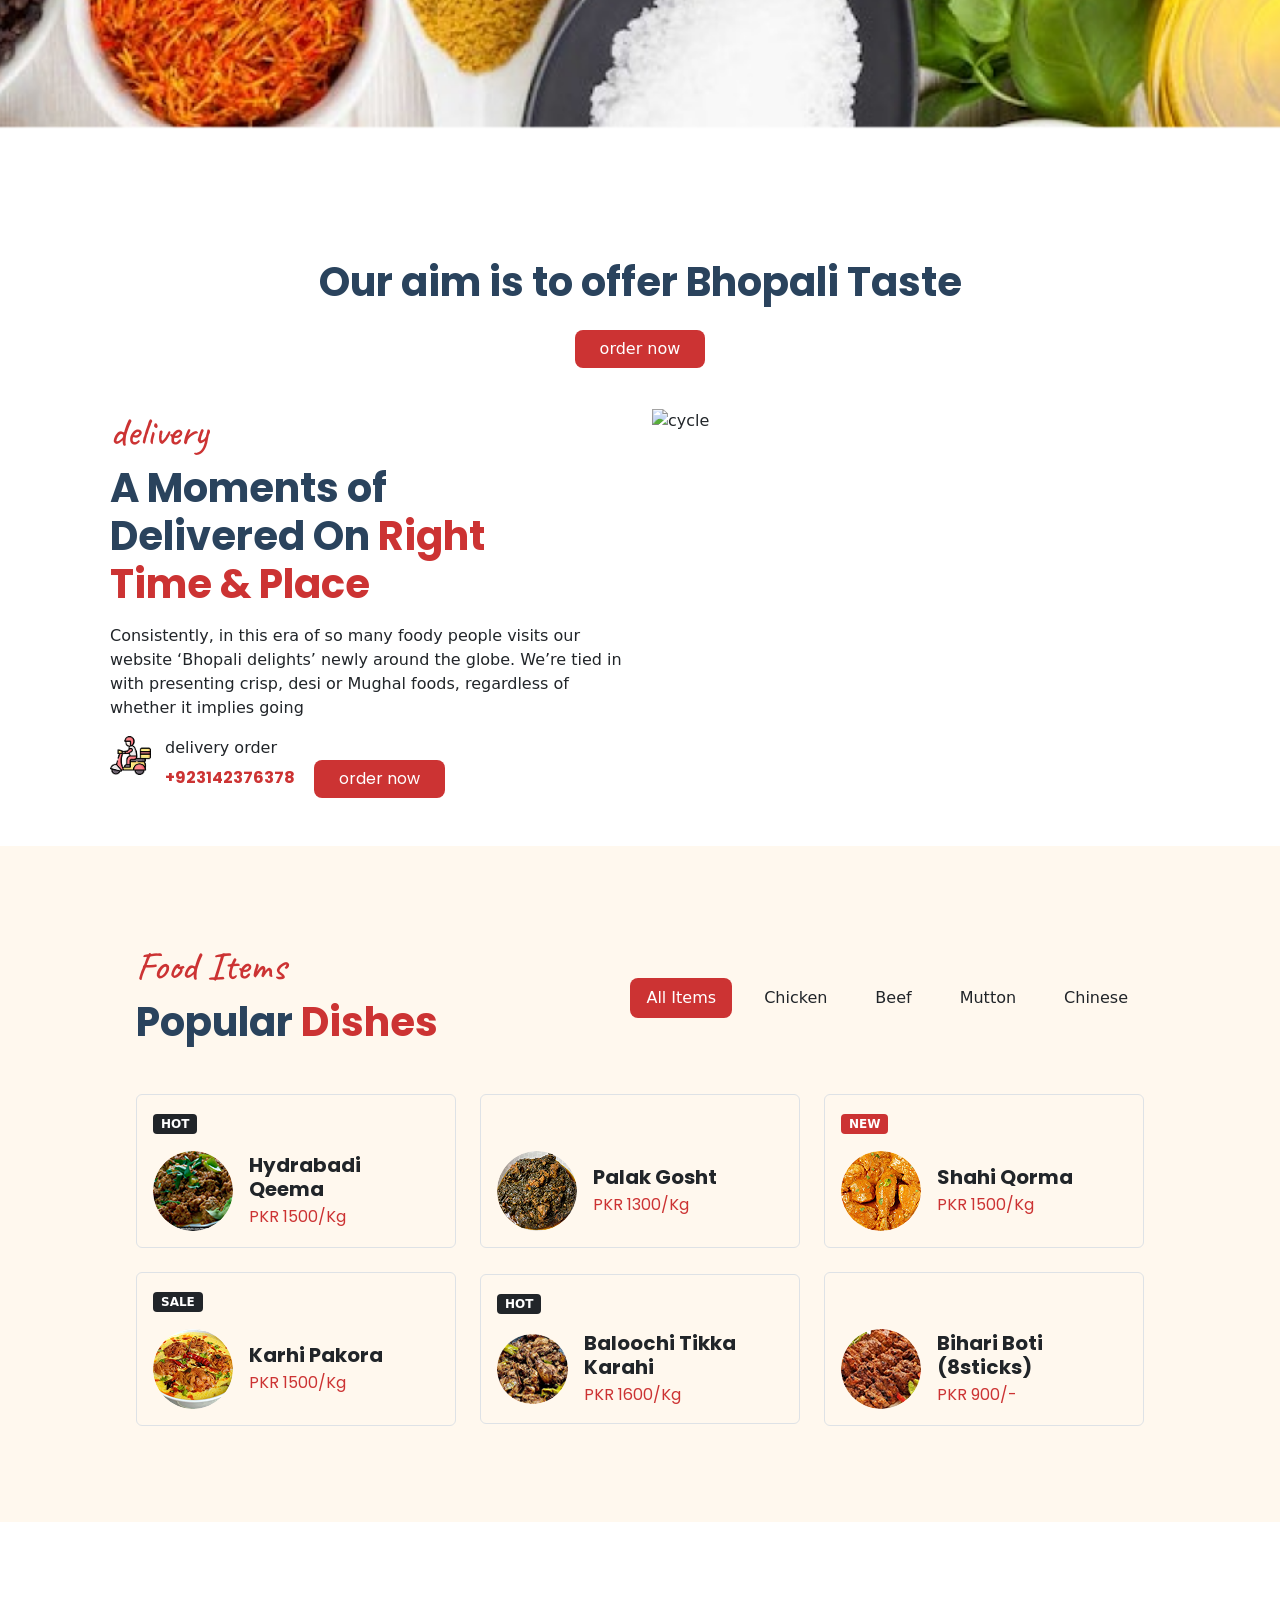
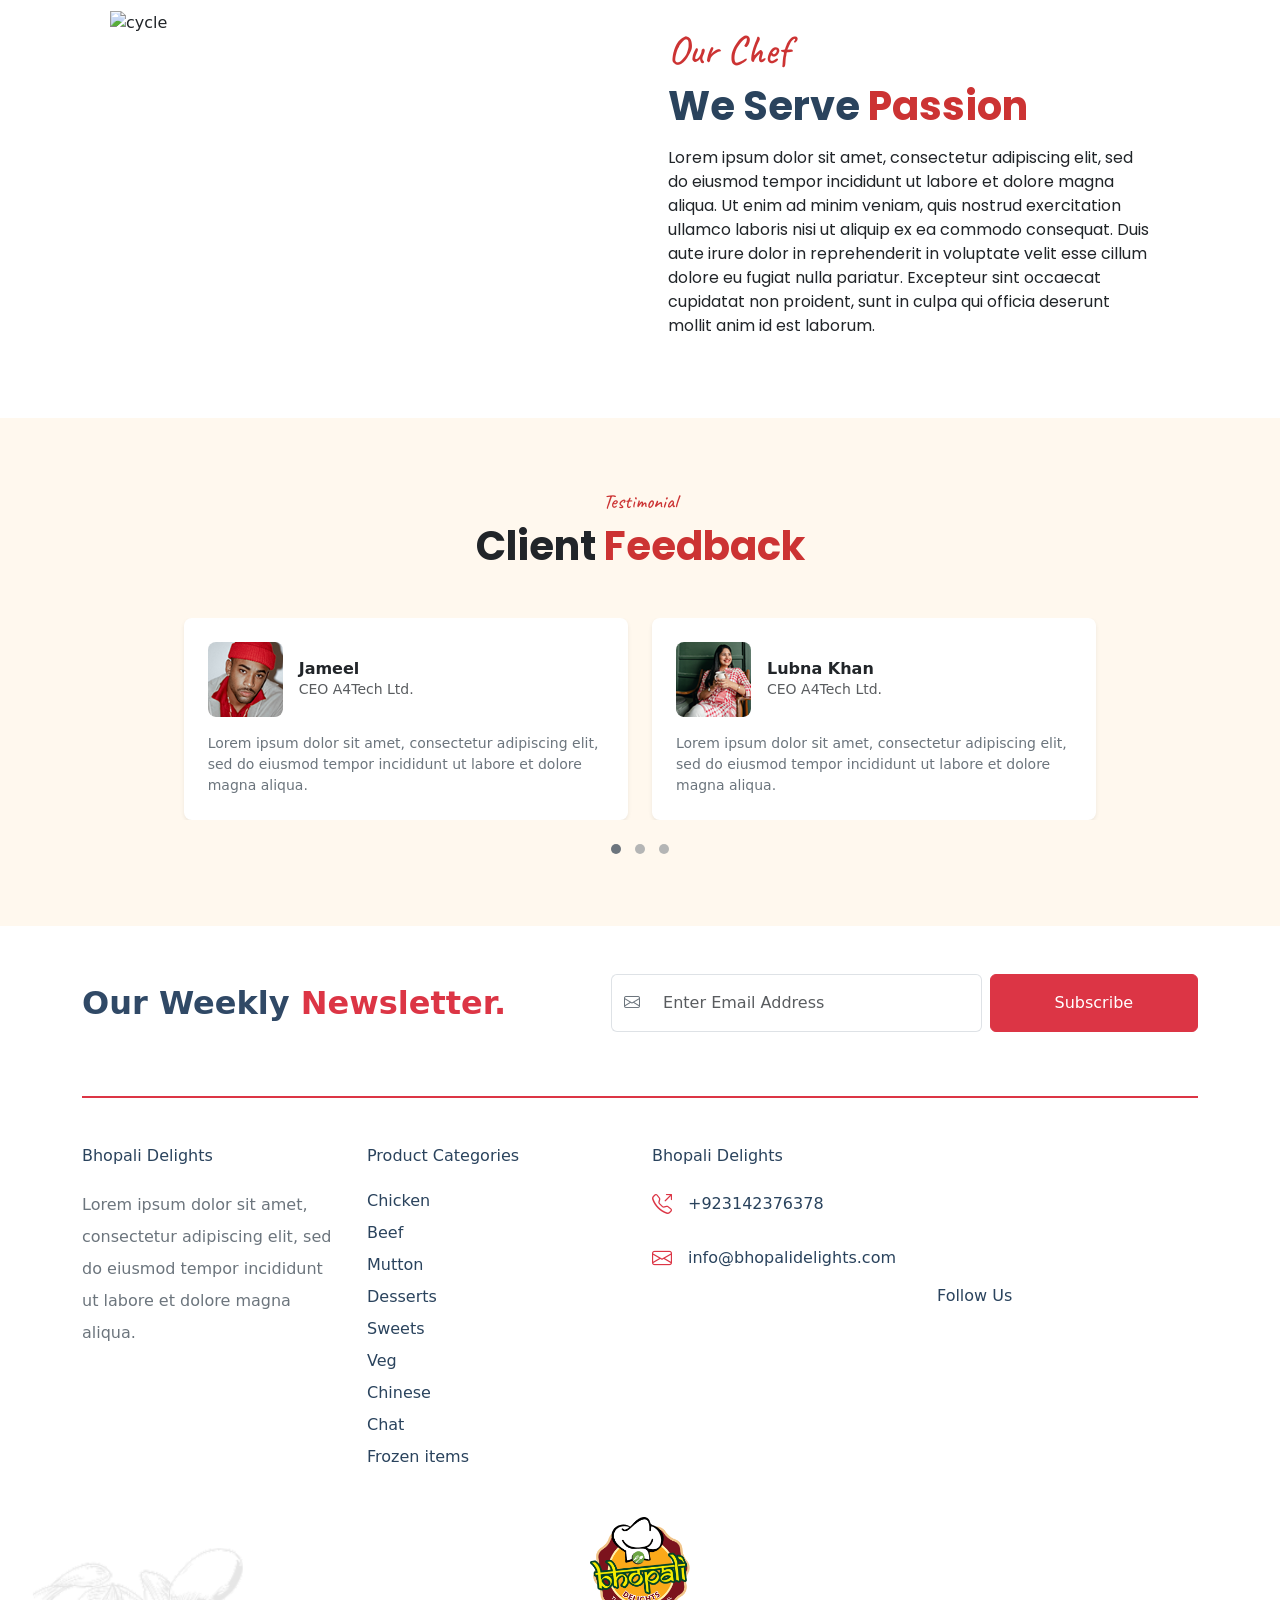
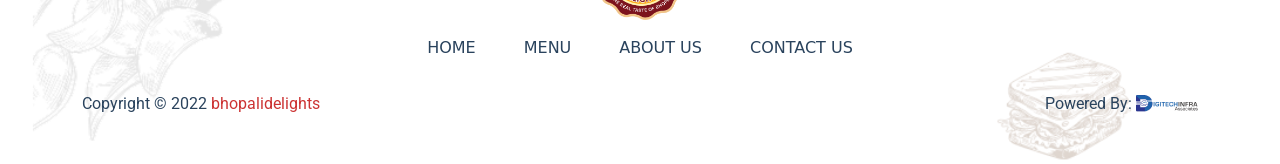
==== commit 6d0df0e2: "contact page" ====
--- a/index.html
+++ b/index.html
@@ -24,21 +24,21 @@
 
       <div class="d-flex gap-4 align-items-center">
         <div
-            class="position-relative d-flex d-lg-none align-items-center justify-content-center bg-red text-white rounded-circle shadow-sm basket-icon">
-            <i class="bi bi-basket-fill fs-5 fs-md-2"></i>
-          </div>
-          <!-- Mobile Toggle Button -->
-          <button class="navbar-toggler border-0" type="button" data-bs-toggle="collapse" data-bs-target="#mainNavbar"
-            aria-controls="mainNavbar" aria-expanded="false" aria-label="Toggle navigation">
-            <span class="navbar-toggler-icon"></span>
-          </button>
+          class="position-relative d-flex d-lg-none align-items-center justify-content-center bg-red text-white rounded-circle shadow-sm basket-icon">
+          <i class="bi bi-basket-fill fs-5 fs-md-2"></i>
+        </div>
+        <!-- Mobile Toggle Button -->
+        <button class="navbar-toggler border-0" type="button" data-bs-toggle="collapse" data-bs-target="#mainNavbar"
+          aria-controls="mainNavbar" aria-expanded="false" aria-label="Toggle navigation">
+          <span class="navbar-toggler-icon"></span>
+        </button>
       </div>
 
       <!-- Navigation Links -->
       <div class="collapse navbar-collapse" id="mainNavbar">
         <ul class="navbar-nav mx-auto mb-2 mb-lg-0 gap-lg-3 my-5 my-lg-auto">
           <li class="nav-item mt-4 mt-lg-0">
-            <a class="nav-link active" href="#">Home</a>
+            <a class="nav-link active" href="index.html">Home</a>
           </li>
 
           <li class="nav-item">
@@ -46,11 +46,11 @@
           </li>
 
           <li class="nav-item">
-            <a class="nav-link" href="#about">About Us</a>
+            <a class="nav-link" href="about.html">About Us</a>
           </li>
 
           <li class="nav-item">
-            <a class="nav-link" href="#contact">Contact</a>
+            <a class="nav-link" href="contact.html">Contact</a>
           </li>
         </ul>
         <div class="right-section d-flex gap-4 flex-column flex-lg-row">
@@ -388,144 +388,147 @@
     </div>
 
   </section>
+
+  <!-- Popular Items  -->
   <section class="popular-items container-fluid p-3 p-lg-5 d-flex align-items-center">
     <div class="container m-2 m-lg-5">
       <div class="row mx-1 mx-lg-3">
         <div class="popular-tabs d-flex  flex-lg-row flex-column justify-content-between align-items-center">
-        <div class="text-start">
-          <h5 class="red caveat-400 fs-1 fs-5">Food Items</h5>
-          <h1 class="poppins-700 fs-1 blue">
-            Popular <span class="red">Dishes</span>
-          </h1>
-        </div>
-        <div class="tabs">
-          <ul class="nav nav-pillsd-flex gap-3">
-            <li class="nav-item bg-red rounded-3">
-              <a class="nav-link active text-white" aria-current="page" href="#">All Items</a>
-            </li>
-            <li class="nav-item rounded-3">
-              <a class="nav-link text-dark" href="#">Chicken</a>
-            </li>
-            <li class="nav-item rounded-3">
-              <a class="nav-link text-dark" href="#">Beef</a>
-            </li>
-            <li class="nav-item rounded-3">
-              <a class="nav-link text-dark" href="#">Mutton</a>
-            </li>
-            <li class="nav-item rounded-3">
-              <a class="nav-link text-dark" href="#">Chinese</a>
-            </li>
-          </ul>
-        </div>
-        </div>
-      </div>
-     <div class="row g-4 align-items-center justify-content-center mt-3 mx-md-3 m-0"> 
-    
-    <!-- 1. Hydrabadi Qeema -->
-    <div class="col-12 col-sm-6 col-md-4"> 
-        <div class="p-3 bg-white border rounded bg-transparent h-100">
-            <span class="badge bg-dark text-white px-2 py-1 text-uppercase rounded-1">Hot</span> 
-            <div class="gap-3 align-items-center text-center d-flex flex-row mt-3"> 
-                <div class="items-row2-img"> 
-                    <img src="Images/hyderabadi-qeema.png" alt="Hydrabadi Qeema" class="img-fluid rounded-circle"> 
-                </div> 
-                <div class="itmes-row2-text text-start"> 
-                    <h1 class="poppins-700 fs-5 mb-1">Hydrabadi Qeema</h1> 
-                    <p class="m-0 red poppins-400">PKR 1500/Kg</p> 
-                </div> 
-            </div> 
-        </div>
-    </div> 
-
-    <!-- 2. Palak Gosht -->
-    <div class="col-12 col-sm-6 col-md-4"> 
-        <div class="p-3 bg-white border rounded bg-transparent h-100">
-            <span class="badge px-2 py-1 text-uppercase rounded-1 invisible">Blank</span> 
-            <div class="gap-3 align-items-center text-center d-flex flex-row mt-3"> 
-                <div class="items-row2-img"> 
-                    <img src="Images/palak-gosht.png" alt="Palak Gosht" class="img-fluid rounded-circle"> 
-                </div> 
-                <div class="itmes-row2-text text-start"> 
-                    <h1 class="poppins-700 fs-5 mb-1">Palak Gosht</h1> 
-                    <p class="m-0 red poppins-400">PKR 1300/Kg</p> 
-                </div> 
-            </div> 
-        </div>
-    </div> 
-
-    <!-- 3. Shahi Qorma -->
-    <div class="col-12 col-sm-6 col-md-4"> 
-        <div class="p-3 bg-white border rounded bg-transparent h-100">
-            <span class="badge bg-red text-white px-2 py-1 text-uppercase rounded-1">NEW</span> 
-            <div class="gap-3 align-items-center text-center d-flex flex-row mt-3"> 
-                <div class="items-row2-img"> 
-                    <img src="Images/shahi-qorma.png" alt="Shahi Qorma" class="img-fluid rounded-circle"> 
-                </div> 
-                <div class="itmes-row2-text text-start"> 
-                    <h1 class="poppins-700 fs-5 mb-1">Shahi Qorma</h1> 
-                    <p class="m-0 red poppins-400">PKR 1500/Kg</p> 
-                </div> 
-            </div> 
-        </div>
-    </div> 
-
-    <!-- 4. Karhi Pakora -->
-    <div class="col-12 col-sm-6 col-md-4"> 
-        <div class="p-3 bg-white border rounded bg-transparent h-100">
-            <span class="badge bg-dark text-white px-2 py-1 text-uppercase rounded-1">SALE</span> 
-            <div class="gap-3 align-items-center text-center d-flex flex-row mt-3"> 
-                <div class="items-row2-img"> 
-                    <img src="Images/karhi-pakora.png" alt="Karhi Pakora" class="img-fluid rounded-circle"> 
-                </div> 
-                <div class="itmes-row2-text text-start"> 
-                    <h1 class="poppins-700 fs-5 mb-1">Karhi Pakora</h1> 
-                    <p class="m-0 red poppins-400">PKR 1500/Kg</p> 
-                </div> 
-            </div> 
-        </div>
-    </div> 
-
-    <!-- 5. Baloochi Tikka Karahi -->
-    <div class="col-12 col-sm-6 col-md-4"> 
-        <div class="p-3 bg-white border rounded bg-transparent h-100">
-            <span class="badge bg-dark text-white px-2 py-1 text-uppercase rounded-1">Hot</span> 
-            <div class="gap-3 align-items-center text-center d-flex flex-row mt-3"> 
-                <div class="items-row2-img"> 
-                    <img src="Images/balochi-tikka.png" alt="Baloochi Tikka Karahi" class="img-fluid rounded-circle"> 
-                </div> 
-                <div class="itmes-row2-text text-start"> 
-                    <h1 class="poppins-700 fs-5 mb-1">Baloochi Tikka Karahi</h1> 
-                    <p class="m-0 red poppins-400">PKR 1600/Kg</p> 
-                </div> 
-            </div> 
-        </div>
-    </div> 
-
-    <!-- 6. Bihari Boti -->
-    <div class="col-12 col-sm-6 col-md-4"> 
-        <div class="p-3 bg-white border rounded bg-transparent h-100">
-            <span class="badge px-2 py-1 text-uppercase rounded-1 invisible">Blank</span> 
-            <div class="gap-3 align-items-center text-center d-flex flex-row mt-3"> 
-                <div class="items-row2-img"> 
-                    <img src="Images/bihari-boti.png" alt="Bihari Boti" class="img-fluid rounded-circle"> 
-                </div> 
-                <div class="itmes-row2-text text-start"> 
-                    <h1 class="poppins-700 fs-5 mb-1">Bihari Boti <br> (8sticks)</h1> 
-                    <p class="m-0 red poppins-400">PKR 900/-</p> 
-                </div> 
-            </div> 
-        </div>
-    </div> 
-
-</div>
+          <div class="text-start">
+            <h5 class="red caveat-400 fs-1 fs-5">Food Items</h5>
+            <h1 class="poppins-700 fs-1 blue">
+              Popular <span class="red">Dishes</span>
+            </h1>
+          </div>
+          <div class="tabs">
+            <ul class="nav nav-pillsd-flex gap-3">
+              <li class="nav-item bg-red rounded-3">
+                <a class="nav-link active text-white" aria-current="page" href="#">All Items</a>
+              </li>
+              <li class="nav-item rounded-3">
+                <a class="nav-link text-dark" href="#">Chicken</a>
+              </li>
+              <li class="nav-item rounded-3">
+                <a class="nav-link text-dark" href="#">Beef</a>
+              </li>
+              <li class="nav-item rounded-3">
+                <a class="nav-link text-dark" href="#">Mutton</a>
+              </li>
+              <li class="nav-item rounded-3">
+                <a class="nav-link text-dark" href="#">Chinese</a>
+              </li>
+            </ul>
+          </div>
+        </div>
+      </div>
+      <div class="row g-4 align-items-center justify-content-center mt-3 mx-md-3 m-0">
+
+        <!-- 1. Hydrabadi Qeema -->
+        <div class="col-12 col-sm-6 col-md-4">
+          <div class="p-3 bg-white border rounded bg-transparent h-100">
+            <span class="badge bg-dark text-white px-2 py-1 text-uppercase rounded-1">Hot</span>
+            <div class="gap-3 align-items-center text-center d-flex flex-row mt-3">
+              <div class="items-row2-img">
+                <img src="Images/hyderabadi-qeema.png" alt="Hydrabadi Qeema" class="img-fluid rounded-circle">
+              </div>
+              <div class="itmes-row2-text text-start">
+                <h1 class="poppins-700 fs-5 mb-1">Hydrabadi Qeema</h1>
+                <p class="m-0 red poppins-400">PKR 1500/Kg</p>
+              </div>
+            </div>
+          </div>
+        </div>
+
+        <!-- 2. Palak Gosht -->
+        <div class="col-12 col-sm-6 col-md-4">
+          <div class="p-3 bg-white border rounded bg-transparent h-100">
+            <span class="badge px-2 py-1 text-uppercase rounded-1 invisible">Blank</span>
+            <div class="gap-3 align-items-center text-center d-flex flex-row mt-3">
+              <div class="items-row2-img">
+                <img src="Images/palak-gosht.png" alt="Palak Gosht" class="img-fluid rounded-circle">
+              </div>
+              <div class="itmes-row2-text text-start">
+                <h1 class="poppins-700 fs-5 mb-1">Palak Gosht</h1>
+                <p class="m-0 red poppins-400">PKR 1300/Kg</p>
+              </div>
+            </div>
+          </div>
+        </div>
+
+        <!-- 3. Shahi Qorma -->
+        <div class="col-12 col-sm-6 col-md-4">
+          <div class="p-3 bg-white border rounded bg-transparent h-100">
+            <span class="badge bg-red text-white px-2 py-1 text-uppercase rounded-1">NEW</span>
+            <div class="gap-3 align-items-center text-center d-flex flex-row mt-3">
+              <div class="items-row2-img">
+                <img src="Images/shahi-qorma.png" alt="Shahi Qorma" class="img-fluid rounded-circle">
+              </div>
+              <div class="itmes-row2-text text-start">
+                <h1 class="poppins-700 fs-5 mb-1">Shahi Qorma</h1>
+                <p class="m-0 red poppins-400">PKR 1500/Kg</p>
+              </div>
+            </div>
+          </div>
+        </div>
+
+        <!-- 4. Karhi Pakora -->
+        <div class="col-12 col-sm-6 col-md-4">
+          <div class="p-3 bg-white border rounded bg-transparent h-100">
+            <span class="badge bg-dark text-white px-2 py-1 text-uppercase rounded-1">SALE</span>
+            <div class="gap-3 align-items-center text-center d-flex flex-row mt-3">
+              <div class="items-row2-img">
+                <img src="Images/karhi-pakora.png" alt="Karhi Pakora" class="img-fluid rounded-circle">
+              </div>
+              <div class="itmes-row2-text text-start">
+                <h1 class="poppins-700 fs-5 mb-1">Karhi Pakora</h1>
+                <p class="m-0 red poppins-400">PKR 1500/Kg</p>
+              </div>
+            </div>
+          </div>
+        </div>
+
+        <!-- 5. Baloochi Tikka Karahi -->
+        <div class="col-12 col-sm-6 col-md-4">
+          <div class="p-3 bg-white border rounded bg-transparent h-100">
+            <span class="badge bg-dark text-white px-2 py-1 text-uppercase rounded-1">Hot</span>
+            <div class="gap-3 align-items-center text-center d-flex flex-row mt-3">
+              <div class="items-row2-img">
+                <img src="Images/balochi-tikka.png" alt="Baloochi Tikka Karahi" class="img-fluid rounded-circle">
+              </div>
+              <div class="itmes-row2-text text-start">
+                <h1 class="poppins-700 fs-5 mb-1">Baloochi Tikka Karahi</h1>
+                <p class="m-0 red poppins-400">PKR 1600/Kg</p>
+              </div>
+            </div>
+          </div>
+        </div>
+
+        <!-- 6. Bihari Boti -->
+        <div class="col-12 col-sm-6 col-md-4">
+          <div class="p-3 bg-white border rounded bg-transparent h-100">
+            <span class="badge px-2 py-1 text-uppercase rounded-1 invisible">Blank</span>
+            <div class="gap-3 align-items-center text-center d-flex flex-row mt-3">
+              <div class="items-row2-img">
+                <img src="Images/bihari-boti.png" alt="Bihari Boti" class="img-fluid rounded-circle">
+              </div>
+              <div class="itmes-row2-text text-start">
+                <h1 class="poppins-700 fs-5 mb-1">Bihari Boti <br> (8sticks)</h1>
+                <p class="m-0 red poppins-400">PKR 900/-</p>
+              </div>
+            </div>
+          </div>
+        </div>
+
+      </div>
 
 
     </div>
 
   </section>
+    <!-- Our Chef  -->
   <section class="section-delivery container-fluid p-3 p-lg-5 overflow-hidden">
     <div class="container">
-      
+
       <div class="row g-4 d-flex flex-column-reverse flex-lg-row-reverse  justify-content-center  mt-3 mx-md-3 m-0">
 
 
@@ -535,8 +538,12 @@
             <h1 class="poppins-700 fs-1 blue">
               We Serve <span class="red"> Passion</span>
             </h1>
-            <p class="poppins-400 my-3">Lorem ipsum dolor sit amet, consectetur adipiscing elit, sed do eiusmod tempor incididunt ut labore et dolore magna aliqua. Ut enim ad minim veniam, quis nostrud exercitation ullamco laboris nisi ut aliquip ex ea commodo consequat. Duis aute irure dolor in reprehenderit in voluptate velit esse cillum dolore eu fugiat nulla pariatur. Excepteur sint occaecat cupidatat non proident, sunt in culpa qui officia deserunt mollit anim id est laborum.</p>
-            
+            <p class="poppins-400 my-3 text-justify text-lg-normal">Lorem ipsum dolor sit amet, consectetur adipiscing
+              elit, sed do eiusmod tempor incididunt ut labore et dolore magna aliqua. Ut enim ad minim veniam, quis
+              nostrud exercitation ullamco laboris nisi ut aliquip ex ea commodo consequat. Duis aute irure dolor in
+              reprehenderit in voluptate velit esse cillum dolore eu fugiat nulla pariatur. Excepteur sint occaecat
+              cupidatat non proident, sunt in culpa qui officia deserunt mollit anim id est laborum.</p>
+
 
           </div>
         </div>
@@ -551,520 +558,499 @@
     </div>
 
   </section>
- 
-
-<section class="py-5 position-relative overflow-hidden" style="background-color: #FFF8EE;">
-  <div class="container py-4">
-
-    <!-- Section Heading -->
-    <div class="text-center mb-5">
-      <h5 class="red caveat-400 fs-5">Testimonial</h5>
-      <h2 class="poppins-700 fs-1">
-        Client <span class="red">Feedback</span>
-      </h2>
+
+ <!-- Testimonial  -->
+  <section class="py-5 position-relative overflow-hidden" style="background-color: #FFF8EE;">
+    <div class="container py-4">
+
+      <!-- Section Heading -->
+      <div class="text-center mb-5">
+        <h5 class="red caveat-400 fs-5">Testimonial</h5>
+        <h2 class="poppins-700 fs-1">
+          Client <span class="red">Feedback</span>
+        </h2>
+      </div>
+
+      <!-- ================================= -->
+      <!-- DESKTOP CAROUSEL: 2 Cards, 3 Slides -->
+      <!-- ================================= -->
+      <div id="testimonialDesktop" class="carousel slide d-none d-lg-block" data-bs-ride="carousel"
+        data-bs-interval="4000">
+
+        <div class="carousel-inner px-2">
+
+          <!-- Slide 1 -->
+          <div class="carousel-item active">
+            <div class="row g-4 justify-content-center align-items-stretch">
+
+              <!-- Card 1 -->
+              <div class="col-lg-5">
+                <div class="card h-100 border-0 shadow-sm rounded-3 p-4 bg-white">
+                  <div class="d-flex align-items-center mb-3">
+                    <img src="Images/client1.png" alt="Jameel" class="rounded-3 me-3 object-fit-cover" width="75"
+                      height="75">
+                    <div>
+                      <h5 class="mb-0 fw-semibold text-dark fs-6">Jameel</h5>
+                      <p class="mb-0 text-muted small">CEO A4Tech Ltd.</p>
+                    </div>
+                  </div>
+                  <p class="card-text text-secondary lh-base small mb-0">
+                    Lorem ipsum dolor sit amet, consectetur adipiscing elit,
+                    sed do eiusmod tempor incididunt ut labore et dolore magna aliqua.
+                  </p>
+                </div>
+              </div>
+
+              <!-- Card 2 -->
+              <div class="col-lg-5">
+                <div class="card h-100 border-0 shadow-sm rounded-3 p-4 bg-white">
+                  <div class="d-flex align-items-center mb-3">
+                    <img src="Images/client2.png" alt="Lubna Khan" class="rounded-3 me-3 object-fit-cover" width="75"
+                      height="75">
+                    <div>
+                      <h5 class="mb-0 fw-semibold text-dark fs-6">Lubna Khan</h5>
+                      <p class="mb-0 text-muted small">CEO A4Tech Ltd.</p>
+                    </div>
+                  </div>
+                  <p class="card-text text-secondary lh-base small mb-0">
+                    Lorem ipsum dolor sit amet, consectetur adipiscing elit,
+                    sed do eiusmod tempor incididunt ut labore et dolore magna aliqua.
+                  </p>
+                </div>
+              </div>
+
+            </div>
+          </div>
+
+          <!-- Slide 2 -->
+          <div class="carousel-item">
+            <div class="row g-4 justify-content-center align-items-stretch">
+
+              <!-- Card 3 -->
+              <div class="col-lg-5">
+                <div class="card h-100 border-0 shadow-sm rounded-3 p-4 bg-white">
+                  <div class="d-flex align-items-center mb-3">
+                    <img src="Images/client1.png" alt="Asif Ali" class="rounded-3 me-3 object-fit-cover" width="75"
+                      height="75">
+                    <div>
+                      <h5 class="mb-0 fw-semibold text-dark fs-6">Asif Ali</h5>
+                      <p class="mb-0 text-muted small">Manager Tech</p>
+                    </div>
+                  </div>
+                  <p class="card-text text-secondary lh-base small mb-0">
+                    Lorem ipsum dolor sit amet, consectetur adipiscing elit,
+                    sed do eiusmod tempor incididunt ut labore et dolore magna aliqua.
+                  </p>
+                </div>
+              </div>
+
+              <!-- Card 4 -->
+              <div class="col-lg-5">
+                <div class="card h-100 border-0 shadow-sm rounded-3 p-4 bg-white">
+                  <div class="d-flex align-items-center mb-3">
+                    <img src="Images/client2.png" alt="Sana Malik" class="rounded-3 me-3 object-fit-cover" width="75"
+                      height="75">
+                    <div>
+                      <h5 class="mb-0 fw-semibold text-dark fs-6">Sana Malik</h5>
+                      <p class="mb-0 text-muted small">Director HR</p>
+                    </div>
+                  </div>
+                  <p class="card-text text-secondary lh-base small mb-0">
+                    Lorem ipsum dolor sit amet, consectetur adipiscing elit,
+                    sed do eiusmod tempor incididunt ut labore et dolore magna aliqua.
+                  </p>
+                </div>
+              </div>
+
+            </div>
+          </div>
+
+          <!-- Slide 3 -->
+          <div class="carousel-item">
+            <div class="row g-4 justify-content-center align-items-stretch">
+
+              <!-- Card 5 -->
+              <div class="col-lg-5">
+                <div class="card h-100 border-0 shadow-sm rounded-3 p-4 bg-white">
+                  <div class="d-flex align-items-center mb-3">
+                    <img src="Images/client1.png" alt="Zeeshan" class="rounded-3 me-3 object-fit-cover" width="75"
+                      height="75">
+                    <div>
+                      <h5 class="mb-0 fw-semibold text-dark fs-6">Zeeshan</h5>
+                      <p class="mb-0 text-muted small">CTO Global</p>
+                    </div>
+                  </div>
+                  <p class="card-text text-secondary lh-base small mb-0">
+                    Lorem ipsum dolor sit amet, consectetur adipiscing elit,
+                    sed do eiusmod tempor incididunt ut labore et dolore magna aliqua.
+                  </p>
+                </div>
+              </div>
+
+              <!-- Card 6 -->
+              <div class="col-lg-5">
+                <div class="card h-100 border-0 shadow-sm rounded-3 p-4 bg-white">
+                  <div class="d-flex align-items-center mb-3">
+                    <img src="Images/client2.png" alt="Ayesha" class="rounded-3 me-3 object-fit-cover" width="75"
+                      height="75">
+                    <div>
+                      <h5 class="mb-0 fw-semibold text-dark fs-6">Ayesha</h5>
+                      <p class="mb-0 text-muted small">Product Designer</p>
+                    </div>
+                  </div>
+                  <p class="card-text text-secondary lh-base small mb-0">
+                    Lorem ipsum dolor sit amet, consectetur adipiscing elit,
+                    sed do eiusmod tempor incididunt ut labore et dolore magna aliqua.
+                  </p>
+                </div>
+              </div>
+
+            </div>
+          </div>
+
+        </div>
+
+        <!-- Desktop Indicators: 3 Dots -->
+
+        <div class="carousel-indicators position-static mt-4 mb-0 gap-2">
+          <button type="button" data-bs-target="#testimonialDesktop" data-bs-slide-to="0"
+            class="active bg-secondary rounded-circle border-0" style="width: 10px; height: 10px;" aria-current="true"
+            aria-label="Slide 1"></button>
+
+          <button type="button" data-bs-target="#testimonialDesktop" data-bs-slide-to="1"
+            class="bg-secondary rounded-circle border-0" style="width: 10px; height: 10px;"
+            aria-label="Slide 2"></button>
+
+          <button type="button" data-bs-target="#testimonialDesktop" data-bs-slide-to="2"
+            class="bg-secondary rounded-circle border-0" style="width: 10px; height: 10px;"
+            aria-label="Slide 3"></button>
+        </div>
+
+
+      </div>
+
+
+      <!-- ======================================= -->
+      <!-- MOBILE + TABLET CAROUSEL: 1 Card, 6 Slides -->
+      <!-- ======================================= -->
+      <div id="testimonialMobile" class="carousel slide d-lg-none" data-bs-ride="carousel" data-bs-interval="4000">
+
+        <div class="carousel-inner px-2">
+
+          <!-- Slide 1 -->
+          <div class="carousel-item active">
+            <div class="card h-100 border-0 shadow-sm rounded-3 p-4 bg-white">
+              <div class="d-flex align-items-center mb-3">
+                <img src="Images/client1.png" alt="Jameel" class="rounded-3 me-3 object-fit-cover" width="75"
+                  height="75">
+                <div>
+                  <h5 class="mb-0 fw-semibold text-dark fs-6">Jameel</h5>
+                  <p class="mb-0 text-muted small">CEO A4Tech Ltd.</p>
+                </div>
+              </div>
+              <p class="card-text text-secondary lh-base small mb-0">
+                Lorem ipsum dolor sit amet, consectetur adipiscing elit,
+                sed do eiusmod tempor incididunt ut labore et dolore magna aliqua.
+              </p>
+            </div>
+          </div>
+
+          <!-- Slide 2 -->
+          <div class="carousel-item">
+            <div class="card h-100 border-0 shadow-sm rounded-3 p-4 bg-white">
+              <div class="d-flex align-items-center mb-3">
+                <img src="Images/client2.png" alt="Lubna Khan" class="rounded-3 me-3 object-fit-cover" width="75"
+                  height="75">
+                <div>
+                  <h5 class="mb-0 fw-semibold text-dark fs-6">Lubna Khan</h5>
+                  <p class="mb-0 text-muted small">CEO A4Tech Ltd.</p>
+                </div>
+              </div>
+              <p class="card-text text-secondary lh-base small mb-0">
+                Lorem ipsum dolor sit amet, consectetur adipiscing elit,
+                sed do eiusmod tempor incididunt ut labore et dolore magna aliqua.
+              </p>
+            </div>
+          </div>
+
+          <!-- Slide 3 -->
+          <div class="carousel-item">
+            <div class="card h-100 border-0 shadow-sm rounded-3 p-4 bg-white">
+              <div class="d-flex align-items-center mb-3">
+                <img src="Images/client1.png" alt="Asif Ali" class="rounded-3 me-3 object-fit-cover" width="75"
+                  height="75">
+                <div>
+                  <h5 class="mb-0 fw-semibold text-dark fs-6">Asif Ali</h5>
+                  <p class="mb-0 text-muted small">Manager Tech</p>
+                </div>
+              </div>
+              <p class="card-text text-secondary lh-base small mb-0">
+                Lorem ipsum dolor sit amet, consectetur adipiscing elit,
+                sed do eiusmod tempor incididunt ut labore et dolore magna aliqua.
+              </p>
+            </div>
+          </div>
+
+          <!-- Slide 4 -->
+          <div class="carousel-item">
+            <div class="card h-100 border-0 shadow-sm rounded-3 p-4 bg-white">
+              <div class="d-flex align-items-center mb-3">
+                <img src="Images/client2.png" alt="Sana Malik" class="rounded-3 me-3 object-fit-cover" width="75"
+                  height="75">
+                <div>
+                  <h5 class="mb-0 fw-semibold text-dark fs-6">Sana Malik</h5>
+                  <p class="mb-0 text-muted small">Director HR</p>
+                </div>
+              </div>
+              <p class="card-text text-secondary lh-base small mb-0">
+                Lorem ipsum dolor sit amet, consectetur adipiscing elit,
+                sed do eiusmod tempor incididunt ut labore et dolore magna aliqua.
+              </p>
+            </div>
+          </div>
+
+          <!-- Slide 5 -->
+          <div class="carousel-item">
+            <div class="card h-100 border-0 shadow-sm rounded-3 p-4 bg-white">
+              <div class="d-flex align-items-center mb-3">
+                <img src="Images/client1.png" alt="Zeeshan" class="rounded-3 me-3 object-fit-cover" width="75"
+                  height="75">
+                <div>
+                  <h5 class="mb-0 fw-semibold text-dark fs-6">Zeeshan</h5>
+                  <p class="mb-0 text-muted small">CTO Global</p>
+                </div>
+              </div>
+              <p class="card-text text-secondary lh-base small mb-0">
+                Lorem ipsum dolor sit amet, consectetur adipiscing elit,
+                sed do eiusmod tempor incididunt ut labore et dolore magna aliqua.
+              </p>
+            </div>
+          </div>
+
+          <!-- Slide 6 -->
+          <div class="carousel-item">
+            <div class="card h-100 border-0 shadow-sm rounded-3 p-4 bg-white">
+              <div class="d-flex align-items-center mb-3">
+                <img src="Images/client2.png" alt="Ayesha" class="rounded-3 me-3 object-fit-cover" width="75"
+                  height="75">
+                <div>
+                  <h5 class="mb-0 fw-semibold text-dark fs-6">Ayesha</h5>
+                  <p class="mb-0 text-muted small">Product Designer</p>
+                </div>
+              </div>
+              <p class="card-text text-secondary lh-base small mb-0">
+                Lorem ipsum dolor sit amet, consectetur adipiscing elit,
+                sed do eiusmod tempor incididunt ut labore et dolore magna aliqua.
+              </p>
+            </div>
+          </div>
+
+        </div>
+
+        <!-- Mobile + Tablet Indicators: 6 Dots -->
+
+        <div class="carousel-indicators position-static mt-4 mb-0 gap-1">
+
+          <button type="button" data-bs-target="#testimonialMobile" data-bs-slide-to="0"
+            class="active bg-secondary rounded-circle border-0" style="width: 10px; height: 10px;" aria-current="true"
+            aria-label="Slide 1"></button>
+
+          <button type="button" data-bs-target="#testimonialMobile" data-bs-slide-to="1"
+            class="bg-secondary rounded-circle border-0" style="width: 10px; height: 10px;"
+            aria-label="Slide 2"></button>
+
+          <button type="button" data-bs-target="#testimonialMobile" data-bs-slide-to="2"
+            class="bg-secondary rounded-circle border-0" style="width: 10px; height: 10px;"
+            aria-label="Slide 3"></button>
+
+          <button type="button" data-bs-target="#testimonialMobile" data-bs-slide-to="3"
+            class="bg-secondary rounded-circle border-0" style="width: 10px; height: 10px;"
+            aria-label="Slide 4"></button>
+
+          <button type="button" data-bs-target="#testimonialMobile" data-bs-slide-to="4"
+            class="bg-secondary rounded-circle border-0" style="width: 10px; height: 10px;"
+            aria-label="Slide 5"></button>
+
+          <button type="button" data-bs-target="#testimonialMobile" data-bs-slide-to="5"
+            class="bg-secondary rounded-circle border-0" style="width: 10px; height: 10px;"
+            aria-label="Slide 6"></button>
+
+        </div>
+
+
+      </div>
+
     </div>
-
-    <!-- ================================= -->
-    <!-- DESKTOP CAROUSEL: 2 Cards, 3 Slides -->
-    <!-- ================================= -->
-    <div id="testimonialDesktop"
-         class="carousel slide d-none d-lg-block"
-         data-bs-ride="carousel"
-         data-bs-interval="4000">
-
-      <div class="carousel-inner px-2">
-
-        <!-- Slide 1 -->
-        <div class="carousel-item active">
-          <div class="row g-4 justify-content-center align-items-stretch">
-
-            <!-- Card 1 -->
-            <div class="col-lg-5">
-              <div class="card h-100 border-0 shadow-sm rounded-3 p-4 bg-white">
-                <div class="d-flex align-items-center mb-3">
-                  <img src="Images/client1.png" alt="Jameel"
-                       class="rounded-3 me-3 object-fit-cover"
-                       width="75" height="75">
-                  <div>
-                    <h5 class="mb-0 fw-semibold text-dark fs-6">Jameel</h5>
-                    <p class="mb-0 text-muted small">CEO A4Tech Ltd.</p>
-                  </div>
-                </div>
-                <p class="card-text text-secondary lh-base small mb-0">
-                  Lorem ipsum dolor sit amet, consectetur adipiscing elit,
-                  sed do eiusmod tempor incididunt ut labore et dolore magna aliqua.
-                </p>
-              </div>
-            </div>
-
-            <!-- Card 2 -->
-            <div class="col-lg-5">
-              <div class="card h-100 border-0 shadow-sm rounded-3 p-4 bg-white">
-                <div class="d-flex align-items-center mb-3">
-                  <img src="Images/client2.png" alt="Lubna Khan"
-                       class="rounded-3 me-3 object-fit-cover"
-                       width="75" height="75">
-                  <div>
-                    <h5 class="mb-0 fw-semibold text-dark fs-6">Lubna Khan</h5>
-                    <p class="mb-0 text-muted small">CEO A4Tech Ltd.</p>
-                  </div>
-                </div>
-                <p class="card-text text-secondary lh-base small mb-0">
-                  Lorem ipsum dolor sit amet, consectetur adipiscing elit,
-                  sed do eiusmod tempor incididunt ut labore et dolore magna aliqua.
-                </p>
-              </div>
-            </div>
-
-          </div>
-        </div>
-
-        <!-- Slide 2 -->
-        <div class="carousel-item">
-          <div class="row g-4 justify-content-center align-items-stretch">
-
-            <!-- Card 3 -->
-            <div class="col-lg-5">
-              <div class="card h-100 border-0 shadow-sm rounded-3 p-4 bg-white">
-                <div class="d-flex align-items-center mb-3">
-                  <img src="Images/client1.png" alt="Asif Ali"
-                       class="rounded-3 me-3 object-fit-cover"
-                       width="75" height="75">
-                  <div>
-                    <h5 class="mb-0 fw-semibold text-dark fs-6">Asif Ali</h5>
-                    <p class="mb-0 text-muted small">Manager Tech</p>
-                  </div>
-                </div>
-                <p class="card-text text-secondary lh-base small mb-0">
-                  Lorem ipsum dolor sit amet, consectetur adipiscing elit,
-                  sed do eiusmod tempor incididunt ut labore et dolore magna aliqua.
-                </p>
-              </div>
-            </div>
-
-            <!-- Card 4 -->
-            <div class="col-lg-5">
-              <div class="card h-100 border-0 shadow-sm rounded-3 p-4 bg-white">
-                <div class="d-flex align-items-center mb-3">
-                  <img src="Images/client2.png" alt="Sana Malik"
-                       class="rounded-3 me-3 object-fit-cover"
-                       width="75" height="75">
-                  <div>
-                    <h5 class="mb-0 fw-semibold text-dark fs-6">Sana Malik</h5>
-                    <p class="mb-0 text-muted small">Director HR</p>
-                  </div>
-                </div>
-                <p class="card-text text-secondary lh-base small mb-0">
-                  Lorem ipsum dolor sit amet, consectetur adipiscing elit,
-                  sed do eiusmod tempor incididunt ut labore et dolore magna aliqua.
-                </p>
-              </div>
-            </div>
-
-          </div>
-        </div>
-
-        <!-- Slide 3 -->
-        <div class="carousel-item">
-          <div class="row g-4 justify-content-center align-items-stretch">
-
-            <!-- Card 5 -->
-            <div class="col-lg-5">
-              <div class="card h-100 border-0 shadow-sm rounded-3 p-4 bg-white">
-                <div class="d-flex align-items-center mb-3">
-                  <img src="Images/client1.png" alt="Zeeshan"
-                       class="rounded-3 me-3 object-fit-cover"
-                       width="75" height="75">
-                  <div>
-                    <h5 class="mb-0 fw-semibold text-dark fs-6">Zeeshan</h5>
-                    <p class="mb-0 text-muted small">CTO Global</p>
-                  </div>
-                </div>
-                <p class="card-text text-secondary lh-base small mb-0">
-                  Lorem ipsum dolor sit amet, consectetur adipiscing elit,
-                  sed do eiusmod tempor incididunt ut labore et dolore magna aliqua.
-                </p>
-              </div>
-            </div>
-
-            <!-- Card 6 -->
-            <div class="col-lg-5">
-              <div class="card h-100 border-0 shadow-sm rounded-3 p-4 bg-white">
-                <div class="d-flex align-items-center mb-3">
-                  <img src="Images/client2.png" alt="Ayesha"
-                       class="rounded-3 me-3 object-fit-cover"
-                       width="75" height="75">
-                  <div>
-                    <h5 class="mb-0 fw-semibold text-dark fs-6">Ayesha</h5>
-                    <p class="mb-0 text-muted small">Product Designer</p>
-                  </div>
-                </div>
-                <p class="card-text text-secondary lh-base small mb-0">
-                  Lorem ipsum dolor sit amet, consectetur adipiscing elit,
-                  sed do eiusmod tempor incididunt ut labore et dolore magna aliqua.
-                </p>
-              </div>
-            </div>
-
-          </div>
-        </div>
-
-      </div>
-
-      <!-- Desktop Indicators: 3 Dots -->
-      
-<div class="carousel-indicators position-static mt-4 mb-0 gap-2">
-  <button type="button"
-          data-bs-target="#testimonialDesktop"
-          data-bs-slide-to="0"
-          class="active bg-secondary rounded-circle border-0"
-          style="width: 10px; height: 10px;"
-          aria-current="true"
-          aria-label="Slide 1"></button>
-
-  <button type="button"
-          data-bs-target="#testimonialDesktop"
-          data-bs-slide-to="1"
-          class="bg-secondary rounded-circle border-0"
-          style="width: 10px; height: 10px;"
-          aria-label="Slide 2"></button>
-
-  <button type="button"
-          data-bs-target="#testimonialDesktop"
-          data-bs-slide-to="2"
-          class="bg-secondary rounded-circle border-0"
-          style="width: 10px; height: 10px;"
-          aria-label="Slide 3"></button>
-</div>
-
+  </section>
+
+
+  <!-- Footer Section -->
+  <footer class="position-relative overflow-hidden bg-white home-footer">
+
+    <div class="container position-relative py-5">
+
+      <!-- Newsletter Section -->
+      <div class="row align-items-center gy-4 pb-5">
+
+        <!-- Heading -->
+        <div class="col-12 col-lg-5">
+          <h2 class="fw-bold mb-0 text-center text-lg-start" style="color: #304966;">
+            Our Weekly <span class="text-danger">Newsletter.</span>
+          </h2>
+        </div>
+
+        <!-- Newsletter Form -->
+        <div class="col-12 col-lg-7">
+          <form class="row g-2 justify-content-center justify-content-lg-end">
+
+            <div class="col-12 col-sm-7">
+              <div class="input-group">
+                <span class="input-group-text bg-white border-end-0">
+                  <i class="bi bi-envelope text-secondary"></i>
+                </span>
+
+                <input type="email" class="form-control border-start-0 shadow-none py-3"
+                  placeholder="Enter Email Address" aria-label="Email address" required>
+              </div>
+            </div>
+
+            <div class="col-12 col-sm-4">
+              <button type="submit" class="btn btn-danger w-100 py-3">
+                Subscribe
+              </button>
+            </div>
+
+          </form>
+        </div>
+
+      </div>
+
+      <!-- Divider -->
+      <hr class="border-danger border-2 opacity-100 mb-5">
+
+      <!-- Footer Information -->
+
+      <div class="row gy-4 pb-4">
+
+        <!-- About Column -->
+        <div class="col-12 col-md-6 col-lg-3">
+          <h5 class="mb-4 fs-6 blue">
+            Bhopali Delights
+          </h5>
+
+          <p class="text-secondary lh-lg mb-0">
+            Lorem ipsum dolor sit amet, consectetur adipiscing elit,
+            sed do eiusmod tempor incididunt ut labore et dolore
+            magna aliqua.
+          </p>
+        </div>
+
+        <!-- Categories Column -->
+        <div class="col-6 col-md-6 col-lg-3">
+          <h5 class="mb-4 fs-6 blue">
+            Product Categories
+          </h5>
+
+          <ul class="list-unstyled mb-0">
+            <li class="mb-2"><a href="#" class="text-decoration-none blue">Chicken</a></li>
+            <li class="mb-2"><a href="#" class="text-decoration-none blue">Beef</a></li>
+            <li class="mb-2"><a href="#" class="text-decoration-none blue">Mutton</a></li>
+            <li class="mb-2"><a href="#" class="text-decoration-none blue">Desserts</a></li>
+            <li class="mb-2"><a href="#" class="text-decoration-none blue">Sweets</a></li>
+            <li class="mb-2"><a href="#" class="text-decoration-none blue">Veg</a></li>
+            <li class="mb-2"><a href="#" class="text-decoration-none blue">Chinese</a></li>
+            <li class="mb-2"><a href="#" class="text-decoration-none blue">Chat</a></li>
+            <li><a href="#" class="text-decoration-none blue">Frozen items</a></li>
+          </ul>
+        </div>
+
+        <!-- Contact Column -->
+        <div class="col-12 col-md-6 col-lg-3">
+          <h5 class="mb-4 fs-6 blue">
+            Bhopali Delights
+          </h5>
+
+          <div class="d-flex align-items-center gap-3 mb-4">
+            <i class="bi bi-telephone-outbound text-danger fs-5"></i>
+            <a href="tel:+923142376378" class="text-decoration-none blue">
+              +923142376378
+            </a>
+          </div>
+
+          <div class="d-flex align-items-center gap-3 mb-3">
+            <i class="bi bi-envelope text-danger fs-5"></i>
+            <a href="mailto:info@bhopalidelights.com" class="text-decoration-none blue">
+              info@bhopalidelights.com
+            </a>
+          </div>
+        </div>
+
+        <!-- Follow Us Column -->
+        <div class="col-12 col-md-6 col-lg-3 align-items-start justify-content-center d-flex flex-column">
+          <h5 class="mb-4 fs-6 blue">
+            Follow Us
+          </h5>
+
+          <div class="d-flex align-items-center gap-3">
+
+            <a href="#" rel="noopener noreferrer" class="red fs-4" aria-label="Facebook">
+              <i class="fa-brands fa-facebook-f"></i>
+            </a>
+
+            <a href="#" rel="noopener noreferrer" class="red fs-4" aria-label="Instagram">
+              <i class="fa-brands fa-twitter"></i>
+            </a>
+
+            <a href="#" rel="noopener noreferrer" class="red fs-4" aria-label="YouTube">
+              <i class="fa-brands fa-linkedin-in"></i>
+            </a>
+
+
+          </div>
+        </div>
+
+      </div>
+
+      <!-- Center Logo -->
+      <div class="text-center mt-4">
+        <a href="#" class="d-inline-block">
+          <img src="Images/Layer 2.png" alt="Bhopali Delights Logo" class="img-fluid" style="width: 100px;">
+        </a>
+      </div>
+
+      <!-- Footer Navigation -->
+      <nav class="mt-3 pb-3" aria-label="Footer navigation">
+        <ul class="list-unstyled d-flex flex-wrap justify-content-center align-items-center gap-4 gap-md-5 mb-0">
+          <li>
+            <a href="index.html" class="text-decoration-none blue">HOME</a>
+          </li>
+          <li>
+            <a href="menu.html" class="text-decoration-none blue">MENU</a>
+          </li>
+          <li>
+            <a href="about.html" class="text-decoration-none blue">ABOUT US</a>
+          </li>
+          <li>
+            <a href="contact.html" class="text-decoration-none blue">CONTACT US</a>
+          </li>
+        </ul>
+      </nav>
+
+      <div class="row gy-4 gy-md-0 p-0 mt-3 align-items-center">
+        <div class="d-flex flex-column flex-md-row justify-content-between text-center gap-1 gap-md-0">
+          <div class="copy-right">
+            <p class="blue roboto-400 m-0">Copyright &copy; 2022 <span class="red">bhopalidelights</span></p>
+          </div>
+          <div class="powered-by d-flex gap-1 align-items-center justify-content-center">
+            <p class="blue m-0 roboto-400">Powered By: </p>
+            <img src="./Images/digitechinfra.png" alt="digitechinfra-logo" class="img-fluid">
+
+          </div>
+        </div>
+      </div>
 
     </div>
-
-
-    <!-- ======================================= -->
-    <!-- MOBILE + TABLET CAROUSEL: 1 Card, 6 Slides -->
-    <!-- ======================================= -->
-    <div id="testimonialMobile"
-         class="carousel slide d-lg-none"
-         data-bs-ride="carousel"
-         data-bs-interval="4000">
-
-      <div class="carousel-inner px-2">
-
-        <!-- Slide 1 -->
-        <div class="carousel-item active">
-          <div class="card h-100 border-0 shadow-sm rounded-3 p-4 bg-white">
-            <div class="d-flex align-items-center mb-3">
-              <img src="Images/client1.png" alt="Jameel"
-                   class="rounded-3 me-3 object-fit-cover"
-                   width="75" height="75">
-              <div>
-                <h5 class="mb-0 fw-semibold text-dark fs-6">Jameel</h5>
-                <p class="mb-0 text-muted small">CEO A4Tech Ltd.</p>
-              </div>
-            </div>
-            <p class="card-text text-secondary lh-base small mb-0">
-              Lorem ipsum dolor sit amet, consectetur adipiscing elit,
-              sed do eiusmod tempor incididunt ut labore et dolore magna aliqua.
-            </p>
-          </div>
-        </div>
-
-        <!-- Slide 2 -->
-        <div class="carousel-item">
-          <div class="card h-100 border-0 shadow-sm rounded-3 p-4 bg-white">
-            <div class="d-flex align-items-center mb-3">
-              <img src="Images/client2.png" alt="Lubna Khan"
-                   class="rounded-3 me-3 object-fit-cover"
-                   width="75" height="75">
-              <div>
-                <h5 class="mb-0 fw-semibold text-dark fs-6">Lubna Khan</h5>
-                <p class="mb-0 text-muted small">CEO A4Tech Ltd.</p>
-              </div>
-            </div>
-            <p class="card-text text-secondary lh-base small mb-0">
-              Lorem ipsum dolor sit amet, consectetur adipiscing elit,
-              sed do eiusmod tempor incididunt ut labore et dolore magna aliqua.
-            </p>
-          </div>
-        </div>
-
-        <!-- Slide 3 -->
-        <div class="carousel-item">
-          <div class="card h-100 border-0 shadow-sm rounded-3 p-4 bg-white">
-            <div class="d-flex align-items-center mb-3">
-              <img src="Images/client1.png" alt="Asif Ali"
-                   class="rounded-3 me-3 object-fit-cover"
-                   width="75" height="75">
-              <div>
-                <h5 class="mb-0 fw-semibold text-dark fs-6">Asif Ali</h5>
-                <p class="mb-0 text-muted small">Manager Tech</p>
-              </div>
-            </div>
-            <p class="card-text text-secondary lh-base small mb-0">
-              Lorem ipsum dolor sit amet, consectetur adipiscing elit,
-              sed do eiusmod tempor incididunt ut labore et dolore magna aliqua.
-            </p>
-          </div>
-        </div>
-
-        <!-- Slide 4 -->
-        <div class="carousel-item">
-          <div class="card h-100 border-0 shadow-sm rounded-3 p-4 bg-white">
-            <div class="d-flex align-items-center mb-3">
-              <img src="Images/client2.png" alt="Sana Malik"
-                   class="rounded-3 me-3 object-fit-cover"
-                   width="75" height="75">
-              <div>
-                <h5 class="mb-0 fw-semibold text-dark fs-6">Sana Malik</h5>
-                <p class="mb-0 text-muted small">Director HR</p>
-              </div>
-            </div>
-            <p class="card-text text-secondary lh-base small mb-0">
-              Lorem ipsum dolor sit amet, consectetur adipiscing elit,
-              sed do eiusmod tempor incididunt ut labore et dolore magna aliqua.
-            </p>
-          </div>
-        </div>
-
-        <!-- Slide 5 -->
-        <div class="carousel-item">
-          <div class="card h-100 border-0 shadow-sm rounded-3 p-4 bg-white">
-            <div class="d-flex align-items-center mb-3">
-              <img src="Images/client1.png" alt="Zeeshan"
-                   class="rounded-3 me-3 object-fit-cover"
-                   width="75" height="75">
-              <div>
-                <h5 class="mb-0 fw-semibold text-dark fs-6">Zeeshan</h5>
-                <p class="mb-0 text-muted small">CTO Global</p>
-              </div>
-            </div>
-            <p class="card-text text-secondary lh-base small mb-0">
-              Lorem ipsum dolor sit amet, consectetur adipiscing elit,
-              sed do eiusmod tempor incididunt ut labore et dolore magna aliqua.
-            </p>
-          </div>
-        </div>
-
-        <!-- Slide 6 -->
-        <div class="carousel-item">
-          <div class="card h-100 border-0 shadow-sm rounded-3 p-4 bg-white">
-            <div class="d-flex align-items-center mb-3">
-              <img src="Images/client2.png" alt="Ayesha"
-                   class="rounded-3 me-3 object-fit-cover"
-                   width="75" height="75">
-              <div>
-                <h5 class="mb-0 fw-semibold text-dark fs-6">Ayesha</h5>
-                <p class="mb-0 text-muted small">Product Designer</p>
-              </div>
-            </div>
-            <p class="card-text text-secondary lh-base small mb-0">
-              Lorem ipsum dolor sit amet, consectetur adipiscing elit,
-              sed do eiusmod tempor incididunt ut labore et dolore magna aliqua.
-            </p>
-          </div>
-        </div>
-
-      </div>
-
-      <!-- Mobile + Tablet Indicators: 6 Dots -->
-     
-<div class="carousel-indicators position-static mt-4 mb-0 gap-1">
-
-  <button type="button" data-bs-target="#testimonialMobile"
-          data-bs-slide-to="0"
-          class="active bg-secondary rounded-circle border-0"
-          style="width: 10px; height: 10px;"
-          aria-current="true" aria-label="Slide 1"></button>
-
-  <button type="button" data-bs-target="#testimonialMobile"
-          data-bs-slide-to="1"
-          class="bg-secondary rounded-circle border-0"
-          style="width: 10px; height: 10px;"
-          aria-label="Slide 2"></button>
-
-  <button type="button" data-bs-target="#testimonialMobile"
-          data-bs-slide-to="2"
-          class="bg-secondary rounded-circle border-0"
-          style="width: 10px; height: 10px;"
-          aria-label="Slide 3"></button>
-
-  <button type="button" data-bs-target="#testimonialMobile"
-          data-bs-slide-to="3"
-          class="bg-secondary rounded-circle border-0"
-          style="width: 10px; height: 10px;"
-          aria-label="Slide 4"></button>
-
-  <button type="button" data-bs-target="#testimonialMobile"
-          data-bs-slide-to="4"
-          class="bg-secondary rounded-circle border-0"
-          style="width: 10px; height: 10px;"
-          aria-label="Slide 5"></button>
-
-  <button type="button" data-bs-target="#testimonialMobile"
-          data-bs-slide-to="5"
-          class="bg-secondary rounded-circle border-0"
-          style="width: 10px; height: 10px;"
-          aria-label="Slide 6"></button>
-
-</div>
-
-
-    </div>
-
-  </div>
-</section>
-
-
-<!-- Footer Section -->
-<footer class="position-relative overflow-hidden bg-white">
-
-  <div class="container position-relative py-5">
-
-    <!-- Newsletter Section -->
-    <div class="row align-items-center gy-4 pb-5">
-
-      <!-- Heading -->
-      <div class="col-12 col-lg-5">
-        <h2 class="fw-bold mb-0 text-center text-lg-start"
-            style="color: #304966;">
-          Our Weekly <span class="text-danger">Newsletter.</span>
-        </h2>
-      </div>
-
-      <!-- Newsletter Form -->
-      <div class="col-12 col-lg-7">
-        <form class="row g-2 justify-content-center justify-content-lg-end">
-
-          <div class="col-12 col-sm-7">
-            <div class="input-group">
-              <span class="input-group-text bg-white border-end-0">
-                <i class="bi bi-envelope text-secondary"></i>
-              </span>
-
-              <input type="email"
-                     class="form-control border-start-0 shadow-none py-3"
-                     placeholder="Enter Email Address"
-                     aria-label="Email address"
-                     required>
-            </div>
-          </div>
-
-          <div class="col-12 col-sm-4">
-            <button type="submit"
-                    class="btn btn-danger w-100 py-3">
-              Subscribe
-            </button>
-          </div>
-
-        </form>
-      </div>
-
-    </div>
-
-    <!-- Divider -->
-    <hr class="border-danger border-2 opacity-100 mb-5">
-
-    <!-- Footer Information -->
-    <div class="row gy-4 pb-4">
-
-      <!-- About Column -->
-      <div class="col-12 col-md-4 col-lg-3">
-        <h5 class="mb-4 fs-6" style="color: #304966;">
-          Bhopali Delights
-        </h5>
-
-        <p class="text-secondary lh-lg mb-0">
-          Lorem ipsum dolor sit amet, consectetur adipiscing elit,
-          sed do eiusmod tempor incididunt ut labore et dolore
-          magna aliqua.
-        </p>
-      </div>
-
-      <!-- Categories Column -->
-      <div class="col-6 col-md-4 col-lg-3 offset-lg-1">
-        <h5 class="mb-4 fs-6" style="color: #304966;">
-          Product Categories
-        </h5>
-
-        <ul class="list-unstyled mb-0">
-          <li class="mb-2"><a href="#" class="text-decoration-none small" style="color:#304966;">Chicken</a></li>
-          <li class="mb-2"><a href="#" class="text-decoration-none small" style="color:#304966;">Beef</a></li>
-          <li class="mb-2"><a href="#" class="text-decoration-none small" style="color:#304966;">Mutton</a></li>
-          <li class="mb-2"><a href="#" class="text-decoration-none small" style="color:#304966;">Desserts</a></li>
-          <li class="mb-2"><a href="#" class="text-decoration-none small" style="color:#304966;">Sweets</a></li>
-          <li class="mb-2"><a href="#" class="text-decoration-none small" style="color:#304966;">Veg</a></li>
-          <li class="mb-2"><a href="#" class="text-decoration-none small" style="color:#304966;">Chinese</a></li>
-          <li class="mb-2"><a href="#" class="text-decoration-none small" style="color:#304966;">Chat</a></li>
-          <li><a href="#" class="text-decoration-none small" style="color:#304966;">Frozen items</a></li>
-        </ul>
-      </div>
-
-      <!-- Contact Column -->
-      <div class="col-12 col-md-4 col-lg-4">
-        <h5 class="mb-4 fs-6" style="color: #304966;">
-          Bhopali Delights
-        </h5>
-
-        <div class="d-flex align-items-center gap-3 mb-4">
-          <i class="bi bi-telephone-outbound text-danger fs-5"></i>
-          <a href="tel:+923142376378"
-             class="text-decoration-none"
-             style="color:#304966;">
-            +923142376378
-          </a>
-        </div>
-
-        <div class="d-flex align-items-center gap-3 mb-3">
-          <i class="bi bi-envelope text-danger fs-5"></i>
-          <a href="mailto:info@bhopalidelights.com"
-             class="text-decoration-none small"
-             style="color:#304966;">
-            info@bhopalidelights.com
-          </a>
-        </div>
-      </div>
-
-    </div>
-
-    <!-- Center Logo -->
-    <div class="text-center mt-4">
-      <a href="#" class="d-inline-block">
-        <img src="Images/Layer 2.png"
-             alt="Bhopali Delights Logo"
-             class="img-fluid"
-             style="width: 100px;">
-      </a>
-    </div>
-
-    <!-- Footer Navigation -->
-    <nav class="mt-3 pb-3" aria-label="Footer navigation">
-      <ul class="list-unstyled d-flex flex-wrap justify-content-center align-items-center gap-4 gap-md-5 mb-0">
-        <li>
-          <a href="index.html"
-             class="text-decoration-none small"
-             style="color:#304966;">HOME</a>
-        </li>
-        <li>
-          <a href="menu.html"
-             class="text-decoration-none small"
-             style="color:#304966;">MENU</a>
-        </li>
-        <li>
-          <a href="about.html"
-             class="text-decoration-none small"
-             style="color:#304966;">ABOUT US</a>
-        </li>
-        <li>
-          <a href="contact.html"
-             class="text-decoration-none small"
-             style="color:#304966;">CONTACT US</a>
-        </li>
-      </ul>
-    </nav>
-
-  </div>
-</footer>
+  </footer>
 
 
 
--- a/style.css
+++ b/style.css
@@ -6,7 +6,8 @@
   margin: 0;
   box-sizing: border-box;
 }
-body{
+
+body {
   overflow-x: hidden;
 }
 
@@ -14,15 +15,18 @@
   font-family: "Poppins", sans-serif;
   font-weight: 700;
 }
+
 .poppins-400 {
   font-family: "Poppins", sans-serif;
   font-weight: 400;
 }
-.caveat-400{
-  font-family: "Caveat",sans-serif;
+
+.caveat-400 {
+  font-family: "Caveat", sans-serif;
 }
-.robot-400{
-  font-family: "Roboto",sans-serif;
+
+.roboto-400 {
+  font-family: "Roboto", sans-serif;
 }
 
 
@@ -38,9 +42,11 @@
 .red {
   color: #CC3333;
 }
-.blue{
+
+.blue {
   color: #2A435D;
 }
+
 .bg-red {
   background: #CC3333;
 }
@@ -65,8 +71,9 @@
 .navbar .nav-link.active {
   color: #d97706;
 }
- /* Hero Section  */
-.hero-section{
+
+/* Hero Section  */
+.hero-section {
   background: url(./Images/Rectangle.png);
   background-position: center center;
   background-size: cover;
@@ -74,40 +81,44 @@
   /* background-blend-mode: overlay; */
 }
 
-.hero-section h1{
+.hero-section h1 {
   font-size: 60px;
 }
 
 /* Section-2  */
-.card1-bg{
+.card1-bg {
   background: url(Images/Frame\ \(6\).png);
   background-position: center center;
   background-size: cover;
   background-repeat: no-repeat;
   height: 270px;
 }
-.card2-bg{
+
+.card2-bg {
   background: url(Images/Frame\ \(7\).png);
   background-position: center center;
   background-size: cover;
   background-repeat: no-repeat;
   height: 270px;
 }
-.card3-bg{
+
+.card3-bg {
   background: url(Images/Frame\ \(4\).png);
   background-position: center center;
   background-size: cover;
   background-repeat: no-repeat;
   height: 270px;
 }
-.card4-bg{
+
+.card4-bg {
   background: url(Images/Frame\ \(8\).png);
   background-position: center center;
   background-size: cover;
   background-repeat: no-repeat;
   height: 270px;
 }
-.card5-bg{
+
+.card5-bg {
   background: url(Images/Group\ 34079.png);
   background-position: center center;
   background-size: cover;
@@ -115,7 +126,7 @@
   height: 270px;
 }
 
-.card6-bg{
+.card6-bg {
   background: url(Images/Frame\ \(10\).png);
   background-position: center center;
   background-size: cover;
@@ -123,32 +134,61 @@
   height: 270px;
 }
 
-.para{
-  font-family:"Roboto",sans-serif;
+.para {
+  font-family: "Roboto", sans-serif;
   font-weight: 400;
 }
 
 /* MENU  */
-.item:active{
+.item:active {
   background: #CC3333;
 }
 
 /* Choose Us  */
-.choose-us{
+.choose-us {
   background: url(Images/Frame\ \(14\).png);
   background-position: center center;
   background-size: cover;
   height: 100vh;
 }
 
-.popular-items{
+.popular-items {
   background: #FFF8EE;
 }
 
 
-footer{
+.home-footer {
   background: url(Images/footer-bg.png);
   background-position: center center;
   background-repeat: no-repeat;
   background-size: cover;
+}
+
+
+
+/* Contact Page  */
+
+
+
+.hero-contact {
+  height: 65vh;
+  margin-top: -100px;
+  background: url(Images/contact-bg-hero.png), url(Images/contact-bg-hero-2.png);
+  background-position: start center;
+  background-size: cover;
+
+}
+
+.contact-footer{
+  background:url(Images/contact-footer-bg2.png), url(Images/contact-footer-bg.png);
+  background-size: cover;
+  background-position: start start;
+}
+
+.yellow{
+  color: #FF9933;
+}
+
+.form-card{
+  margin-left: -75px !important;
 }
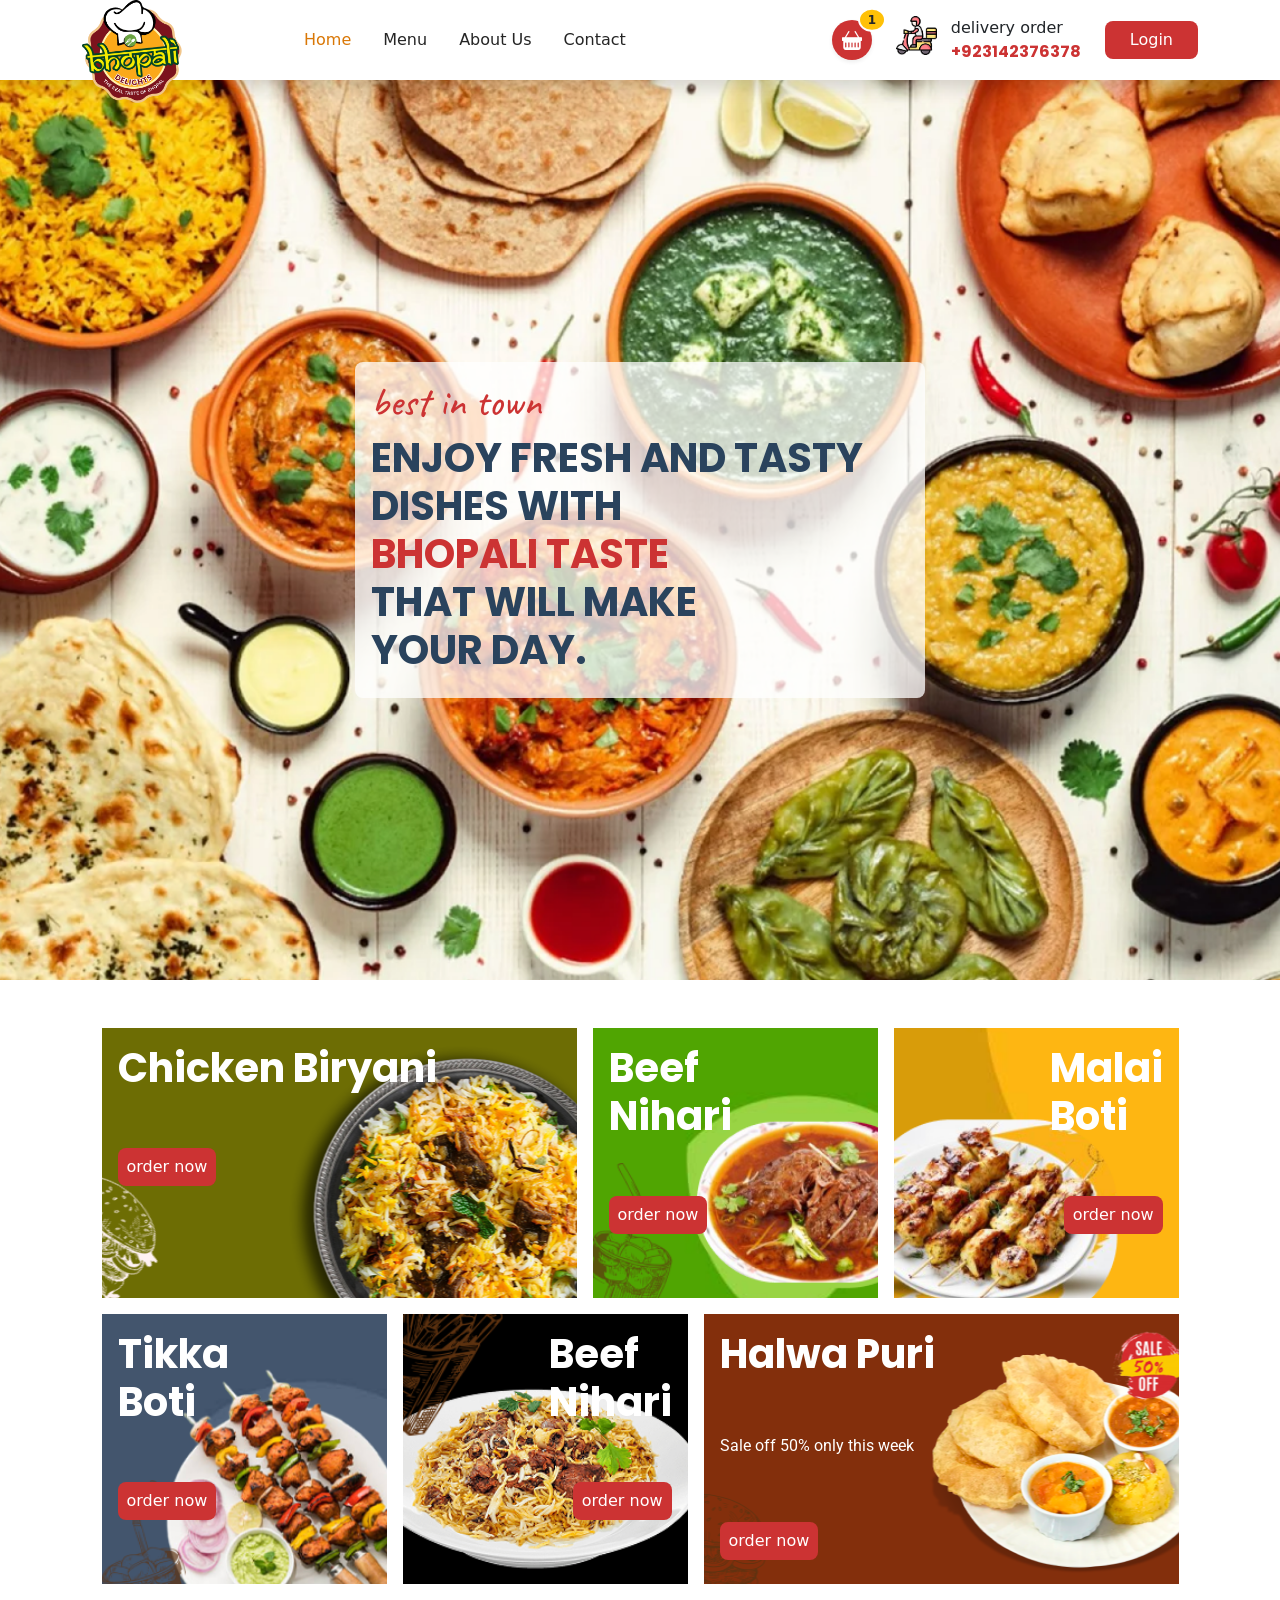
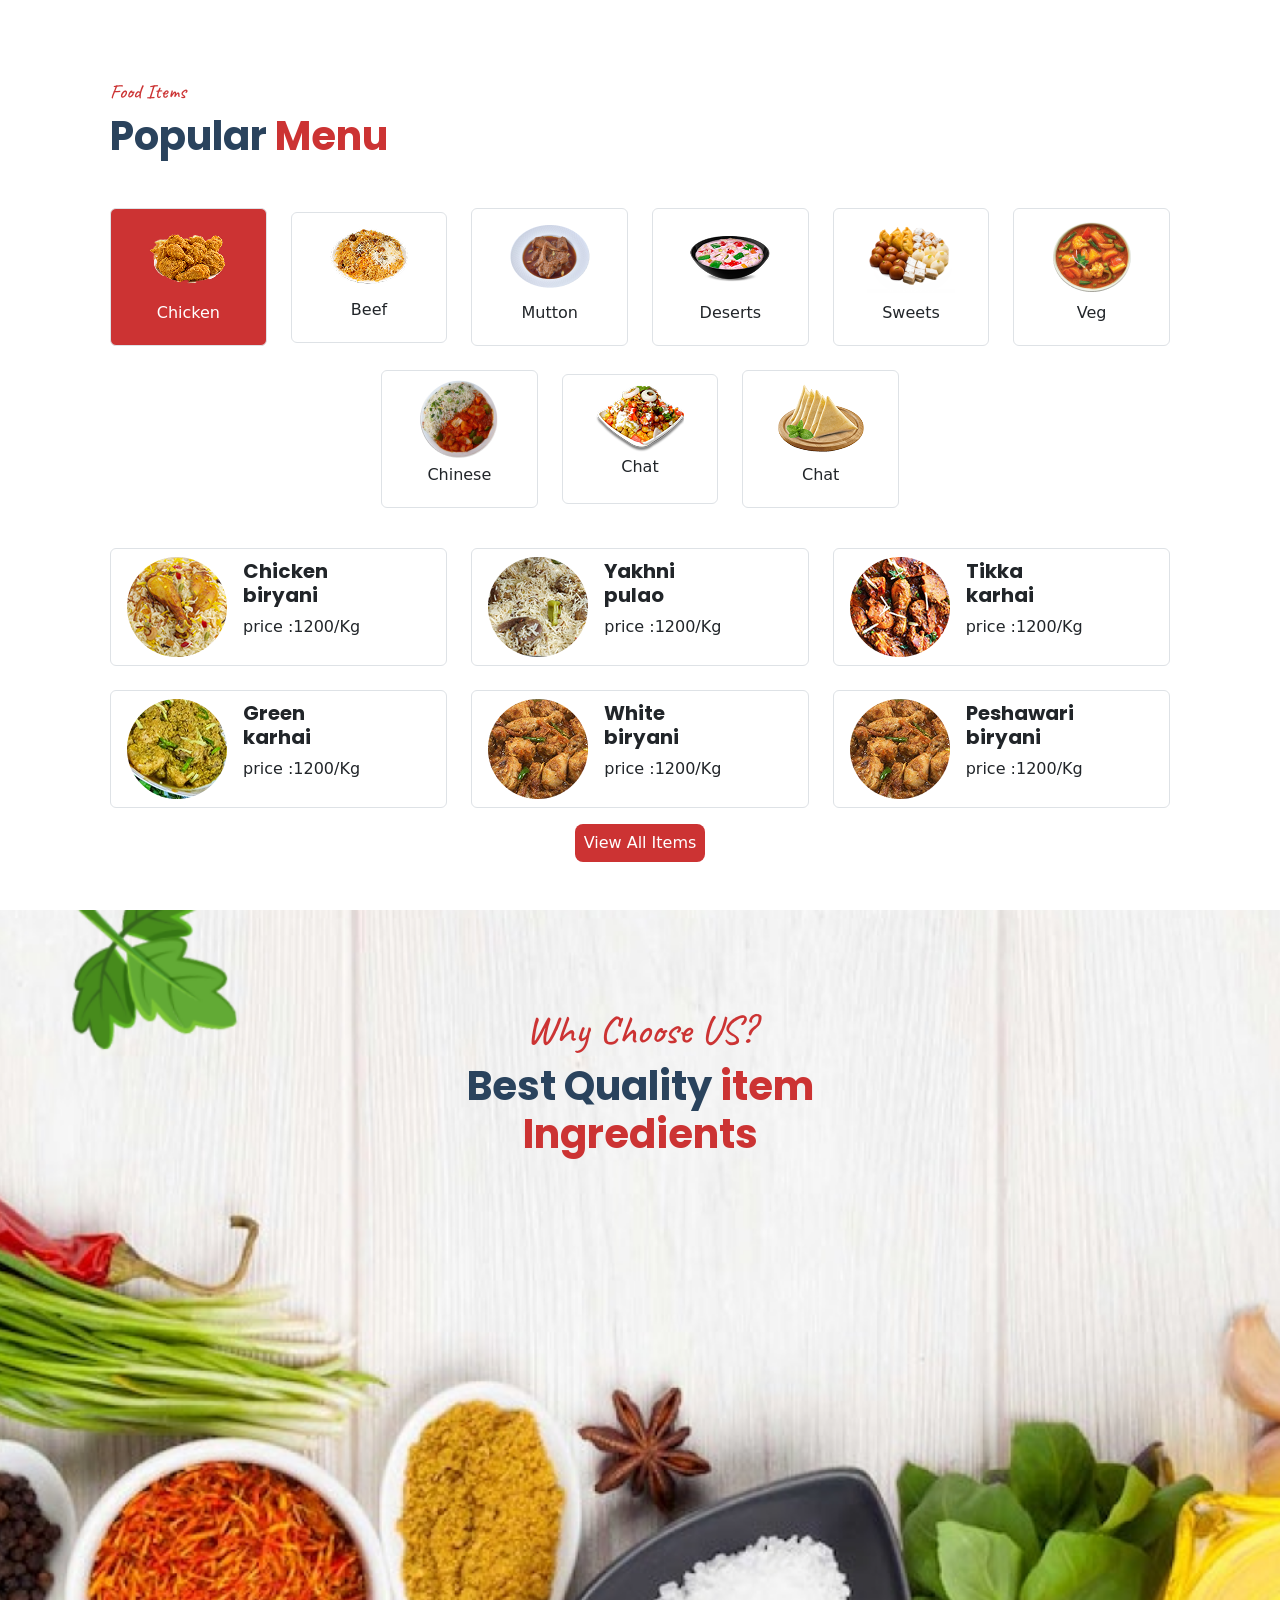
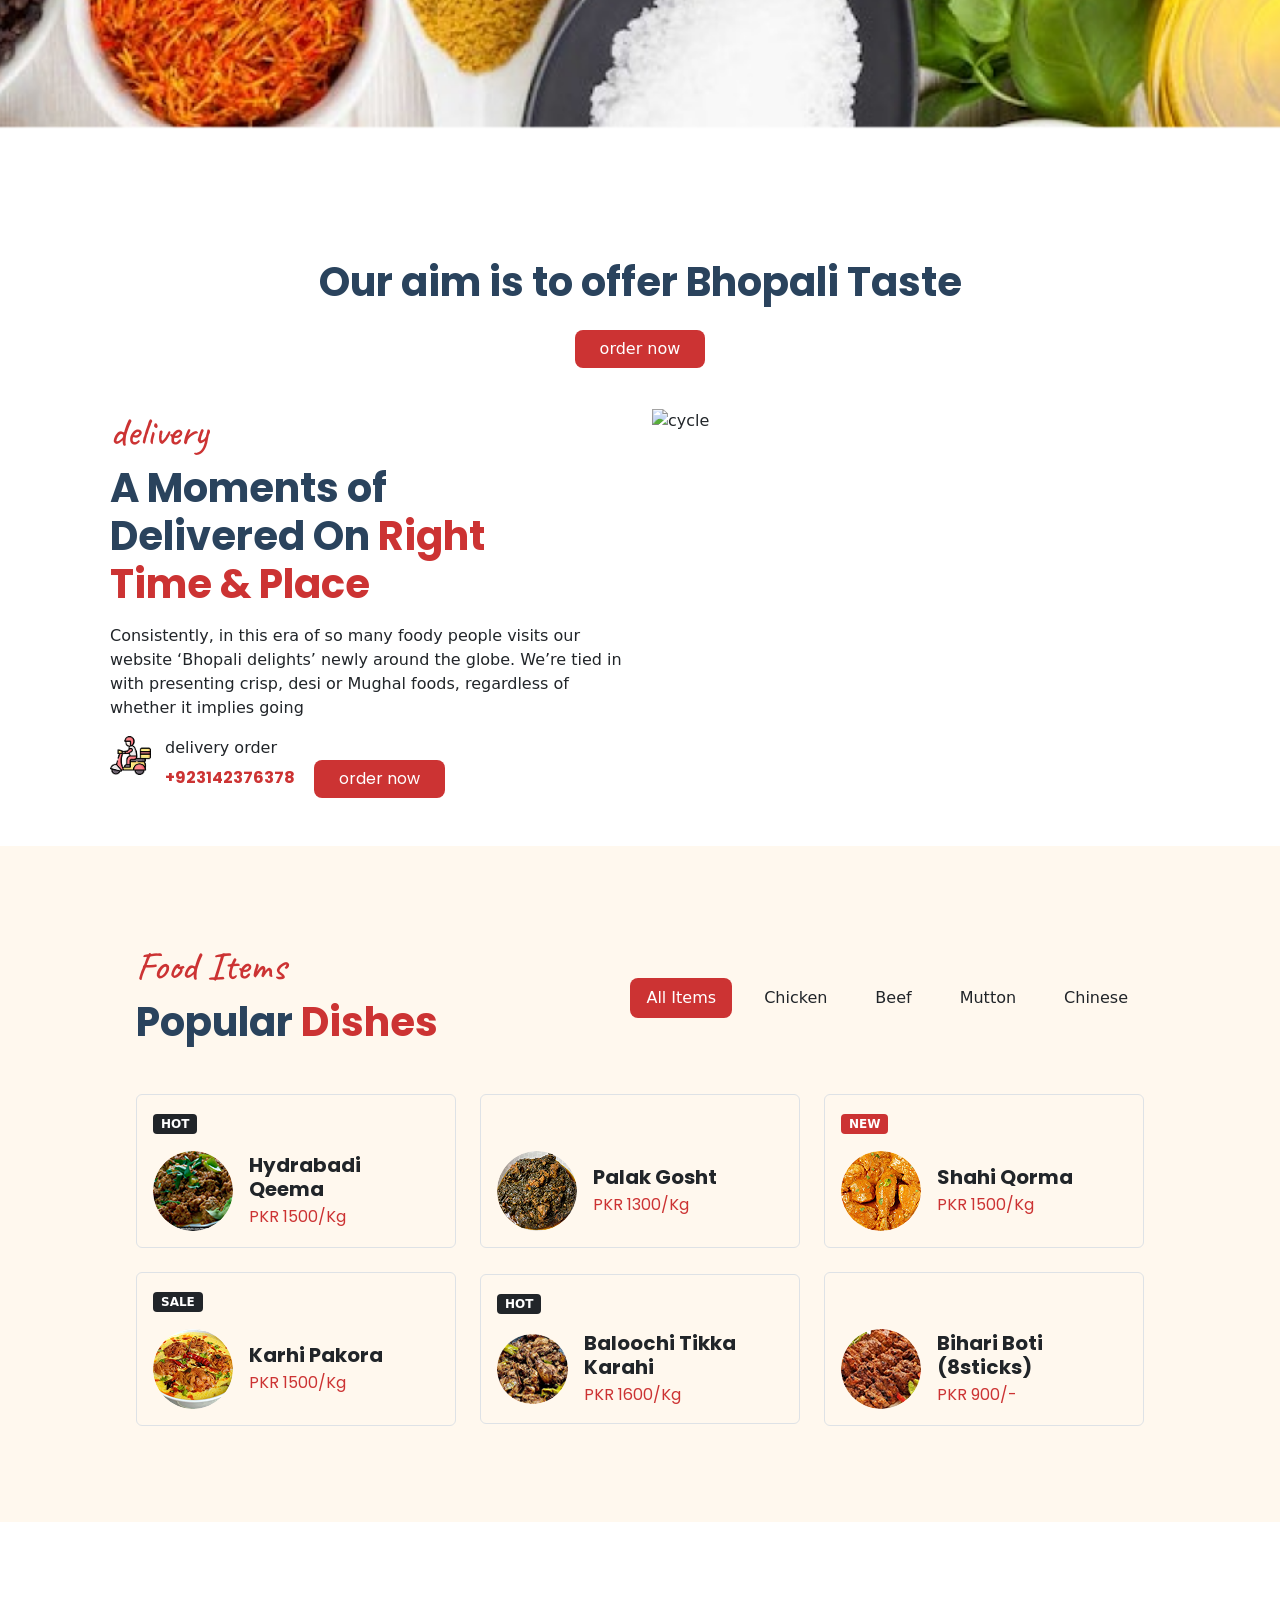
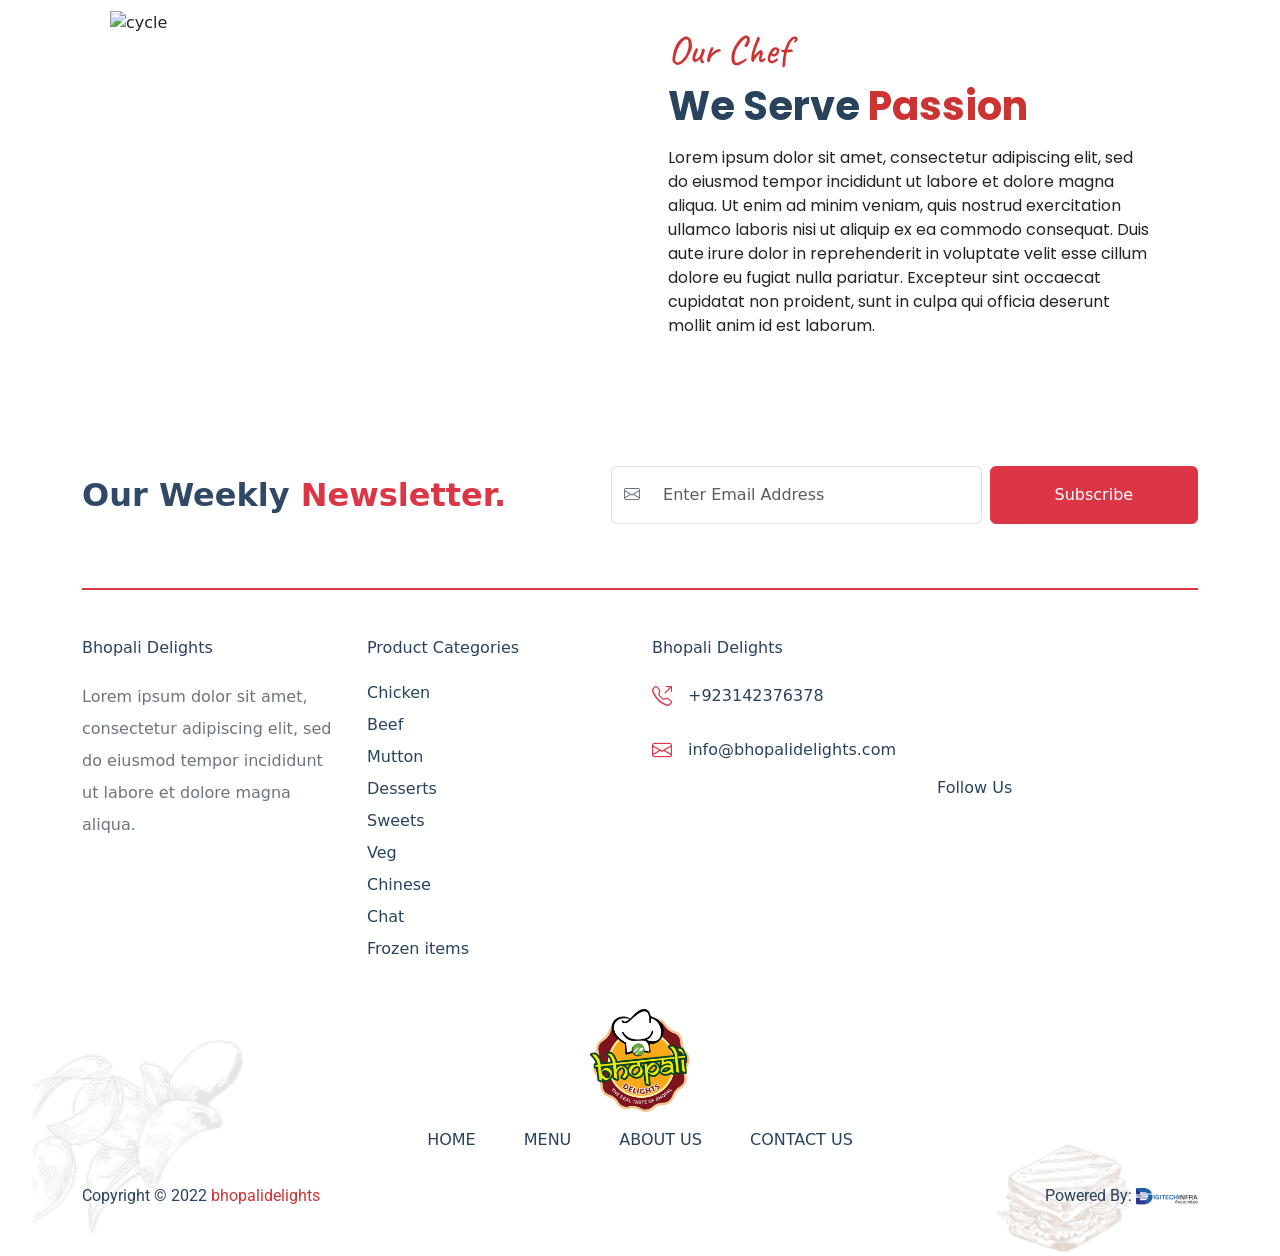
==== commit 5b375f48: "about us page" ====
--- a/index.html
+++ b/index.html
@@ -14,76 +14,191 @@
 
 <body>
   <!-- Navbar -->
-  <nav class="navbar navbar-expand-lg bg-white py-3 shadow">
-    <div class="container">
-      <!-- Logo -->
-      <a class="navbar-brand" href="#">
-        <img src="Images/Layer 2.png" alt="Bhopali Delights"
-          class="img-fluid position-absolute top-0 h-auto logo-image" />
-      </a>
-
-      <div class="d-flex gap-4 align-items-center">
-        <div
-          class="position-relative d-flex d-lg-none align-items-center justify-content-center bg-red text-white rounded-circle shadow-sm basket-icon">
-          <i class="bi bi-basket-fill fs-5 fs-md-2"></i>
-        </div>
-        <!-- Mobile Toggle Button -->
-        <button class="navbar-toggler border-0" type="button" data-bs-toggle="collapse" data-bs-target="#mainNavbar"
-          aria-controls="mainNavbar" aria-expanded="false" aria-label="Toggle navigation">
-          <span class="navbar-toggler-icon"></span>
-        </button>
-      </div>
-
-      <!-- Navigation Links -->
-      <div class="collapse navbar-collapse" id="mainNavbar">
-        <ul class="navbar-nav mx-auto mb-2 mb-lg-0 gap-lg-3 my-5 my-lg-auto">
-          <li class="nav-item mt-4 mt-lg-0">
-            <a class="nav-link active" href="index.html">Home</a>
-          </li>
-
-          <li class="nav-item">
-            <a class="nav-link" href="#menu">Menu</a>
-          </li>
-
-          <li class="nav-item">
-            <a class="nav-link" href="about.html">About Us</a>
-          </li>
-
-          <li class="nav-item">
-            <a class="nav-link" href="contact.html">Contact</a>
-          </li>
-        </ul>
-        <div class="right-section d-flex gap-4 flex-column flex-lg-row">
-          <div
-            class="position-relative d-lg-flex align-items-center justify-content-center bg-red d-none text-white rounded-circle shadow-sm basket-icon">
-            <i class="bi bi-basket-fill fs-5 fs-md-2"></i>
-
-            <span
-              class="position-absolute top-0 start-100 translate-middle badge rounded-circle bg-warning text-dark border border-2 border-white fs-9">
-              1
-            </span>
-          </div>
-          <div class="delivery d-lg-flex d-none">
-            <div class="cycle">
-              <img src="./Images/IMAGE (10).png" alt="cycle image" class="img-fluid w-75" />
-            </div>
-            <div class="order-number d-flex flex-column g-0 gap-0 m-0 p-0">
-              <p class="m-0">delivery order</p>
-              <p class="m-0 poppins-700">
-                <a href="#" class="text-decoration-none red">+923142376378</a>
-              </p>
-            </div>
-          </div>
-          <div class="button">
-            <button href="#menu"
-              class="btn bg-red text-white rounded-3 px-4 d-flex d-lg-block text-center justify-content-center h-100vh">
-              Login
-            </button>
-          </div>
-        </div>
-      </div>
-    </div>
-  </nav>
+<nav class="navbar navbar-expand-lg bg-white py-3 shadow">
+  <div class="container">
+
+    <!-- Logo -->
+    <a class="navbar-brand" href="#">
+      <img src="Images/Layer 2.png" alt="Bhopali Delights"
+        class="img-fluid position-absolute top-0 h-auto logo-image" />
+    </a>
+
+    <!-- Mobile Basket + Toggle -->
+    <div class="d-flex gap-4 align-items-center d-lg-none">
+
+      <div class="position-relative d-flex align-items-center justify-content-center
+                  bg-red text-white rounded-circle shadow-sm basket-icon">
+        <i class="bi bi-basket-fill fs-5"></i>
+      </div>
+
+      <button class="navbar-toggler border-0 shadow-none"
+        type="button"
+        data-bs-toggle="offcanvas"
+        data-bs-target="#mobileNavbar"
+        aria-controls="mobileNavbar"
+        aria-label="Open navigation">
+        <span class="navbar-toggler-icon"></span>
+      </button>
+
+    </div>
+
+    <!-- Desktop Navbar -->
+    <div class="collapse navbar-collapse d-none d-lg-flex">
+
+      <ul class="navbar-nav mx-auto mb-0 gap-lg-3">
+        <li class="nav-item">
+          <a class="nav-link active" href="index.html">Home</a>
+        </li>
+
+        <li class="nav-item">
+          <a class="nav-link" href="#menu">Menu</a>
+        </li>
+
+        <li class="nav-item">
+          <a class="nav-link" href="about.html">About Us</a>
+        </li>
+
+        <li class="nav-item">
+          <a class="nav-link" href="contact.html">Contact</a>
+        </li>
+      </ul>
+
+      <div class="right-section d-flex gap-4 align-items-center">
+
+        <!-- Desktop Basket -->
+        <div class="position-relative d-flex align-items-center justify-content-center
+                    bg-red text-white rounded-circle shadow-sm basket-icon">
+          <i class="bi bi-basket-fill fs-5"></i>
+
+          <span class="position-absolute top-0 start-100 translate-middle
+                       badge rounded-circle bg-warning text-dark
+                       border border-2 border-white">
+            1
+          </span>
+        </div>
+
+        <!-- Delivery -->
+        <div class="delivery d-flex">
+          <div class="cycle">
+            <img src="./Images/IMAGE (10).png" alt="cycle image"
+              class="img-fluid w-75" />
+          </div>
+
+          <div class="order-number d-flex flex-column gap-0">
+            <p class="m-0">delivery order</p>
+            <p class="m-0 poppins-700">
+              <a href="#" class="text-decoration-none red">
+                +923142376378
+              </a>
+            </p>
+          </div>
+        </div>
+
+        <!-- Login -->
+        <div class="button">
+          <a href="#menu"
+            class="btn bg-red text-white rounded-3 px-4 d-flex
+                   align-items-center justify-content-center">
+            Login
+          </a>
+        </div>
+
+      </div>
+    </div>
+
+  </div>
+</nav>
+
+
+<!-- Mobile Offcanvas Menu -->
+<div class="offcanvas offcanvas-start bg-white d-lg-none"
+     tabindex="-1"
+     id="mobileNavbar"
+     aria-labelledby="mobileNavbarLabel">
+
+  <!-- Offcanvas Header -->
+  <div class="offcanvas-header border-bottom">
+
+    <h5 class="offcanvas-title" id="mobileNavbarLabel">
+      Menu
+    </h5>
+
+    <button type="button"
+      class="btn-close"
+      data-bs-dismiss="offcanvas"
+      aria-label="Close">
+    </button>
+
+  </div>
+
+  <!-- Offcanvas Body -->
+  <div class="offcanvas-body d-flex flex-column">
+
+    <ul class="navbar-nav gap-2">
+
+      <li class="nav-item">
+        <a class="nav-link py-2"
+           href="index.html"
+           data-bs-dismiss="offcanvas">
+          Home
+        </a>
+      </li>
+
+      <li class="nav-item">
+        <a class="nav-link py-2"
+           href="#menu"
+           data-bs-dismiss="offcanvas">
+          Menu
+        </a>
+      </li>
+
+      <li class="nav-item">
+        <a class="nav-link py-2"
+           href="about.html"
+           data-bs-dismiss="offcanvas">
+          About Us
+        </a>
+      </li>
+
+      <li class="nav-item">
+        <a class="nav-link py-2"
+           href="contact.html"
+           data-bs-dismiss="offcanvas">
+          Contact
+        </a>
+      </li>
+
+    </ul>
+
+    <!-- Mobile Delivery -->
+    <div class="delivery d-flex align-items-center gap-2 mt-4">
+      <div class="cycle">
+        <img src="./Images/IMAGE (10).png"
+          alt="cycle image" class="img-fluid"
+          style="width: 55px;" />
+      </div>
+
+      <div class="order-number">
+        <p class="m-0">Delivery Order</p>
+        <p class="m-0 poppins-700">
+          <a href="tel:+923142376378"
+             class="text-decoration-none red">
+            +923142376378
+          </a>
+        </p>
+      </div>
+    </div>
+
+    <!-- Mobile Login -->
+    <a href="#menu"
+       class="btn bg-red text-white rounded-3 mt-4 w-100"
+       data-bs-dismiss="offcanvas">
+      Login
+    </a>
+
+  </div>
+</div>
+
   <!-- Hero-section  -->
   <section class="hero-section container-fluid d-flex justify-content-center align-items-center">
     <div class="container">
@@ -559,329 +674,7 @@
 
   </section>
 
- <!-- Testimonial  -->
-  <section class="py-5 position-relative overflow-hidden" style="background-color: #FFF8EE;">
-    <div class="container py-4">
-
-      <!-- Section Heading -->
-      <div class="text-center mb-5">
-        <h5 class="red caveat-400 fs-5">Testimonial</h5>
-        <h2 class="poppins-700 fs-1">
-          Client <span class="red">Feedback</span>
-        </h2>
-      </div>
-
-      <!-- ================================= -->
-      <!-- DESKTOP CAROUSEL: 2 Cards, 3 Slides -->
-      <!-- ================================= -->
-      <div id="testimonialDesktop" class="carousel slide d-none d-lg-block" data-bs-ride="carousel"
-        data-bs-interval="4000">
-
-        <div class="carousel-inner px-2">
-
-          <!-- Slide 1 -->
-          <div class="carousel-item active">
-            <div class="row g-4 justify-content-center align-items-stretch">
-
-              <!-- Card 1 -->
-              <div class="col-lg-5">
-                <div class="card h-100 border-0 shadow-sm rounded-3 p-4 bg-white">
-                  <div class="d-flex align-items-center mb-3">
-                    <img src="Images/client1.png" alt="Jameel" class="rounded-3 me-3 object-fit-cover" width="75"
-                      height="75">
-                    <div>
-                      <h5 class="mb-0 fw-semibold text-dark fs-6">Jameel</h5>
-                      <p class="mb-0 text-muted small">CEO A4Tech Ltd.</p>
-                    </div>
-                  </div>
-                  <p class="card-text text-secondary lh-base small mb-0">
-                    Lorem ipsum dolor sit amet, consectetur adipiscing elit,
-                    sed do eiusmod tempor incididunt ut labore et dolore magna aliqua.
-                  </p>
-                </div>
-              </div>
-
-              <!-- Card 2 -->
-              <div class="col-lg-5">
-                <div class="card h-100 border-0 shadow-sm rounded-3 p-4 bg-white">
-                  <div class="d-flex align-items-center mb-3">
-                    <img src="Images/client2.png" alt="Lubna Khan" class="rounded-3 me-3 object-fit-cover" width="75"
-                      height="75">
-                    <div>
-                      <h5 class="mb-0 fw-semibold text-dark fs-6">Lubna Khan</h5>
-                      <p class="mb-0 text-muted small">CEO A4Tech Ltd.</p>
-                    </div>
-                  </div>
-                  <p class="card-text text-secondary lh-base small mb-0">
-                    Lorem ipsum dolor sit amet, consectetur adipiscing elit,
-                    sed do eiusmod tempor incididunt ut labore et dolore magna aliqua.
-                  </p>
-                </div>
-              </div>
-
-            </div>
-          </div>
-
-          <!-- Slide 2 -->
-          <div class="carousel-item">
-            <div class="row g-4 justify-content-center align-items-stretch">
-
-              <!-- Card 3 -->
-              <div class="col-lg-5">
-                <div class="card h-100 border-0 shadow-sm rounded-3 p-4 bg-white">
-                  <div class="d-flex align-items-center mb-3">
-                    <img src="Images/client1.png" alt="Asif Ali" class="rounded-3 me-3 object-fit-cover" width="75"
-                      height="75">
-                    <div>
-                      <h5 class="mb-0 fw-semibold text-dark fs-6">Asif Ali</h5>
-                      <p class="mb-0 text-muted small">Manager Tech</p>
-                    </div>
-                  </div>
-                  <p class="card-text text-secondary lh-base small mb-0">
-                    Lorem ipsum dolor sit amet, consectetur adipiscing elit,
-                    sed do eiusmod tempor incididunt ut labore et dolore magna aliqua.
-                  </p>
-                </div>
-              </div>
-
-              <!-- Card 4 -->
-              <div class="col-lg-5">
-                <div class="card h-100 border-0 shadow-sm rounded-3 p-4 bg-white">
-                  <div class="d-flex align-items-center mb-3">
-                    <img src="Images/client2.png" alt="Sana Malik" class="rounded-3 me-3 object-fit-cover" width="75"
-                      height="75">
-                    <div>
-                      <h5 class="mb-0 fw-semibold text-dark fs-6">Sana Malik</h5>
-                      <p class="mb-0 text-muted small">Director HR</p>
-                    </div>
-                  </div>
-                  <p class="card-text text-secondary lh-base small mb-0">
-                    Lorem ipsum dolor sit amet, consectetur adipiscing elit,
-                    sed do eiusmod tempor incididunt ut labore et dolore magna aliqua.
-                  </p>
-                </div>
-              </div>
-
-            </div>
-          </div>
-
-          <!-- Slide 3 -->
-          <div class="carousel-item">
-            <div class="row g-4 justify-content-center align-items-stretch">
-
-              <!-- Card 5 -->
-              <div class="col-lg-5">
-                <div class="card h-100 border-0 shadow-sm rounded-3 p-4 bg-white">
-                  <div class="d-flex align-items-center mb-3">
-                    <img src="Images/client1.png" alt="Zeeshan" class="rounded-3 me-3 object-fit-cover" width="75"
-                      height="75">
-                    <div>
-                      <h5 class="mb-0 fw-semibold text-dark fs-6">Zeeshan</h5>
-                      <p class="mb-0 text-muted small">CTO Global</p>
-                    </div>
-                  </div>
-                  <p class="card-text text-secondary lh-base small mb-0">
-                    Lorem ipsum dolor sit amet, consectetur adipiscing elit,
-                    sed do eiusmod tempor incididunt ut labore et dolore magna aliqua.
-                  </p>
-                </div>
-              </div>
-
-              <!-- Card 6 -->
-              <div class="col-lg-5">
-                <div class="card h-100 border-0 shadow-sm rounded-3 p-4 bg-white">
-                  <div class="d-flex align-items-center mb-3">
-                    <img src="Images/client2.png" alt="Ayesha" class="rounded-3 me-3 object-fit-cover" width="75"
-                      height="75">
-                    <div>
-                      <h5 class="mb-0 fw-semibold text-dark fs-6">Ayesha</h5>
-                      <p class="mb-0 text-muted small">Product Designer</p>
-                    </div>
-                  </div>
-                  <p class="card-text text-secondary lh-base small mb-0">
-                    Lorem ipsum dolor sit amet, consectetur adipiscing elit,
-                    sed do eiusmod tempor incididunt ut labore et dolore magna aliqua.
-                  </p>
-                </div>
-              </div>
-
-            </div>
-          </div>
-
-        </div>
-
-        <!-- Desktop Indicators: 3 Dots -->
-
-        <div class="carousel-indicators position-static mt-4 mb-0 gap-2">
-          <button type="button" data-bs-target="#testimonialDesktop" data-bs-slide-to="0"
-            class="active bg-secondary rounded-circle border-0" style="width: 10px; height: 10px;" aria-current="true"
-            aria-label="Slide 1"></button>
-
-          <button type="button" data-bs-target="#testimonialDesktop" data-bs-slide-to="1"
-            class="bg-secondary rounded-circle border-0" style="width: 10px; height: 10px;"
-            aria-label="Slide 2"></button>
-
-          <button type="button" data-bs-target="#testimonialDesktop" data-bs-slide-to="2"
-            class="bg-secondary rounded-circle border-0" style="width: 10px; height: 10px;"
-            aria-label="Slide 3"></button>
-        </div>
-
-
-      </div>
-
-
-      <!-- ======================================= -->
-      <!-- MOBILE + TABLET CAROUSEL: 1 Card, 6 Slides -->
-      <!-- ======================================= -->
-      <div id="testimonialMobile" class="carousel slide d-lg-none" data-bs-ride="carousel" data-bs-interval="4000">
-
-        <div class="carousel-inner px-2">
-
-          <!-- Slide 1 -->
-          <div class="carousel-item active">
-            <div class="card h-100 border-0 shadow-sm rounded-3 p-4 bg-white">
-              <div class="d-flex align-items-center mb-3">
-                <img src="Images/client1.png" alt="Jameel" class="rounded-3 me-3 object-fit-cover" width="75"
-                  height="75">
-                <div>
-                  <h5 class="mb-0 fw-semibold text-dark fs-6">Jameel</h5>
-                  <p class="mb-0 text-muted small">CEO A4Tech Ltd.</p>
-                </div>
-              </div>
-              <p class="card-text text-secondary lh-base small mb-0">
-                Lorem ipsum dolor sit amet, consectetur adipiscing elit,
-                sed do eiusmod tempor incididunt ut labore et dolore magna aliqua.
-              </p>
-            </div>
-          </div>
-
-          <!-- Slide 2 -->
-          <div class="carousel-item">
-            <div class="card h-100 border-0 shadow-sm rounded-3 p-4 bg-white">
-              <div class="d-flex align-items-center mb-3">
-                <img src="Images/client2.png" alt="Lubna Khan" class="rounded-3 me-3 object-fit-cover" width="75"
-                  height="75">
-                <div>
-                  <h5 class="mb-0 fw-semibold text-dark fs-6">Lubna Khan</h5>
-                  <p class="mb-0 text-muted small">CEO A4Tech Ltd.</p>
-                </div>
-              </div>
-              <p class="card-text text-secondary lh-base small mb-0">
-                Lorem ipsum dolor sit amet, consectetur adipiscing elit,
-                sed do eiusmod tempor incididunt ut labore et dolore magna aliqua.
-              </p>
-            </div>
-          </div>
-
-          <!-- Slide 3 -->
-          <div class="carousel-item">
-            <div class="card h-100 border-0 shadow-sm rounded-3 p-4 bg-white">
-              <div class="d-flex align-items-center mb-3">
-                <img src="Images/client1.png" alt="Asif Ali" class="rounded-3 me-3 object-fit-cover" width="75"
-                  height="75">
-                <div>
-                  <h5 class="mb-0 fw-semibold text-dark fs-6">Asif Ali</h5>
-                  <p class="mb-0 text-muted small">Manager Tech</p>
-                </div>
-              </div>
-              <p class="card-text text-secondary lh-base small mb-0">
-                Lorem ipsum dolor sit amet, consectetur adipiscing elit,
-                sed do eiusmod tempor incididunt ut labore et dolore magna aliqua.
-              </p>
-            </div>
-          </div>
-
-          <!-- Slide 4 -->
-          <div class="carousel-item">
-            <div class="card h-100 border-0 shadow-sm rounded-3 p-4 bg-white">
-              <div class="d-flex align-items-center mb-3">
-                <img src="Images/client2.png" alt="Sana Malik" class="rounded-3 me-3 object-fit-cover" width="75"
-                  height="75">
-                <div>
-                  <h5 class="mb-0 fw-semibold text-dark fs-6">Sana Malik</h5>
-                  <p class="mb-0 text-muted small">Director HR</p>
-                </div>
-              </div>
-              <p class="card-text text-secondary lh-base small mb-0">
-                Lorem ipsum dolor sit amet, consectetur adipiscing elit,
-                sed do eiusmod tempor incididunt ut labore et dolore magna aliqua.
-              </p>
-            </div>
-          </div>
-
-          <!-- Slide 5 -->
-          <div class="carousel-item">
-            <div class="card h-100 border-0 shadow-sm rounded-3 p-4 bg-white">
-              <div class="d-flex align-items-center mb-3">
-                <img src="Images/client1.png" alt="Zeeshan" class="rounded-3 me-3 object-fit-cover" width="75"
-                  height="75">
-                <div>
-                  <h5 class="mb-0 fw-semibold text-dark fs-6">Zeeshan</h5>
-                  <p class="mb-0 text-muted small">CTO Global</p>
-                </div>
-              </div>
-              <p class="card-text text-secondary lh-base small mb-0">
-                Lorem ipsum dolor sit amet, consectetur adipiscing elit,
-                sed do eiusmod tempor incididunt ut labore et dolore magna aliqua.
-              </p>
-            </div>
-          </div>
-
-          <!-- Slide 6 -->
-          <div class="carousel-item">
-            <div class="card h-100 border-0 shadow-sm rounded-3 p-4 bg-white">
-              <div class="d-flex align-items-center mb-3">
-                <img src="Images/client2.png" alt="Ayesha" class="rounded-3 me-3 object-fit-cover" width="75"
-                  height="75">
-                <div>
-                  <h5 class="mb-0 fw-semibold text-dark fs-6">Ayesha</h5>
-                  <p class="mb-0 text-muted small">Product Designer</p>
-                </div>
-              </div>
-              <p class="card-text text-secondary lh-base small mb-0">
-                Lorem ipsum dolor sit amet, consectetur adipiscing elit,
-                sed do eiusmod tempor incididunt ut labore et dolore magna aliqua.
-              </p>
-            </div>
-          </div>
-
-        </div>
-
-        <!-- Mobile + Tablet Indicators: 6 Dots -->
-
-        <div class="carousel-indicators position-static mt-4 mb-0 gap-1">
-
-          <button type="button" data-bs-target="#testimonialMobile" data-bs-slide-to="0"
-            class="active bg-secondary rounded-circle border-0" style="width: 10px; height: 10px;" aria-current="true"
-            aria-label="Slide 1"></button>
-
-          <button type="button" data-bs-target="#testimonialMobile" data-bs-slide-to="1"
-            class="bg-secondary rounded-circle border-0" style="width: 10px; height: 10px;"
-            aria-label="Slide 2"></button>
-
-          <button type="button" data-bs-target="#testimonialMobile" data-bs-slide-to="2"
-            class="bg-secondary rounded-circle border-0" style="width: 10px; height: 10px;"
-            aria-label="Slide 3"></button>
-
-          <button type="button" data-bs-target="#testimonialMobile" data-bs-slide-to="3"
-            class="bg-secondary rounded-circle border-0" style="width: 10px; height: 10px;"
-            aria-label="Slide 4"></button>
-
-          <button type="button" data-bs-target="#testimonialMobile" data-bs-slide-to="4"
-            class="bg-secondary rounded-circle border-0" style="width: 10px; height: 10px;"
-            aria-label="Slide 5"></button>
-
-          <button type="button" data-bs-target="#testimonialMobile" data-bs-slide-to="5"
-            class="bg-secondary rounded-circle border-0" style="width: 10px; height: 10px;"
-            aria-label="Slide 6"></button>
-
-        </div>
-
-
-      </div>
-
-    </div>
-  </section>
+ 
 
 
   <!-- Footer Section -->
@@ -1043,7 +836,8 @@
           </div>
           <div class="powered-by d-flex gap-1 align-items-center justify-content-center">
             <p class="blue m-0 roboto-400">Powered By: </p>
-            <img src="./Images/digitechinfra.png" alt="digitechinfra-logo" class="img-fluid">
+            <a href="https://www.digitechinfra.com/" class="text-decoration-none" target="_blank">
+            <img src="./Images/digitechinfra.png" alt="digitechinfra-logo" class="img-fluid"></a>
 
           </div>
         </div>
--- a/style.css
+++ b/style.css
@@ -50,6 +50,10 @@
 .bg-red {
   background: #CC3333;
 }
+.bg-red:hover {
+  background: #CC3333;
+}
+
 
 
 .basket-icon {
@@ -72,6 +76,32 @@
   color: #d97706;
 }
 
+
+
+/* Mobile offcanvas menu */
+#mobileNavbar {
+  width: 85%;
+  max-width: 350px;
+  background-color: #fff;
+}
+
+/* Offcanvas links */
+#mobileNavbar .nav-link {
+  color: #222;
+  font-size: 16px;
+  font-weight: 500;
+}
+
+#mobileNavbar .nav-link:hover,
+#mobileNavbar .nav-link.active {
+  color: #d62828;
+}
+
+/* Close button */
+#mobileNavbar .btn-close {
+  box-shadow: none;
+}
+
 /* Hero Section  */
 .hero-section {
   background: url(./Images/Rectangle.png);
@@ -167,6 +197,49 @@
 
 
 /* Contact Page  */
+
+/* Desktop icons */
+.contact-icon {
+  width: 42px;
+  height: 42px;
+  display: inline-flex;
+  align-items: center;
+  justify-content: center;
+  color: #fff;
+  border: 1px solid #6c757d;
+  border-radius: 50%;
+  text-decoration: none;
+}
+
+/* Mobile offcanvas */
+#contactMobileNavbar {
+  width: 85%;
+  max-width: 350px;
+  background-color: #fff;
+}
+
+#contactMobileNavbar .nav-link {
+  color: #212529;
+  padding: 10px 0;
+}
+
+#contactMobileNavbar .nav-link:hover,
+#contactMobileNavbar .nav-link.active {
+  color: #dc3545;
+}
+
+#contactMobileNavbar .mobile-contact-icon {
+  color: #212529;
+  border-color: #dee2e6;
+}
+
+/* Keep desktop navbar transparent */
+@media (min-width: 992px) {
+  .contact-navbar {
+    background-color: transparent !important;
+  }
+}
+
 
 
 
@@ -189,6 +262,24 @@
   color: #FF9933;
 }
 
-.form-card{
-  margin-left: -75px !important;
-}+
+@media (min-width:768px) {
+  
+  .form-card{
+    margin-left: -75px !important;
+  }
+  .about-row{
+    position: relative;
+    margin-left: -260px;
+  }
+  .about-cards{
+    width: 240px !important;
+  }
+}
+
+
+.about-cards i{
+  font-size: 50px !important;
+}
+
+
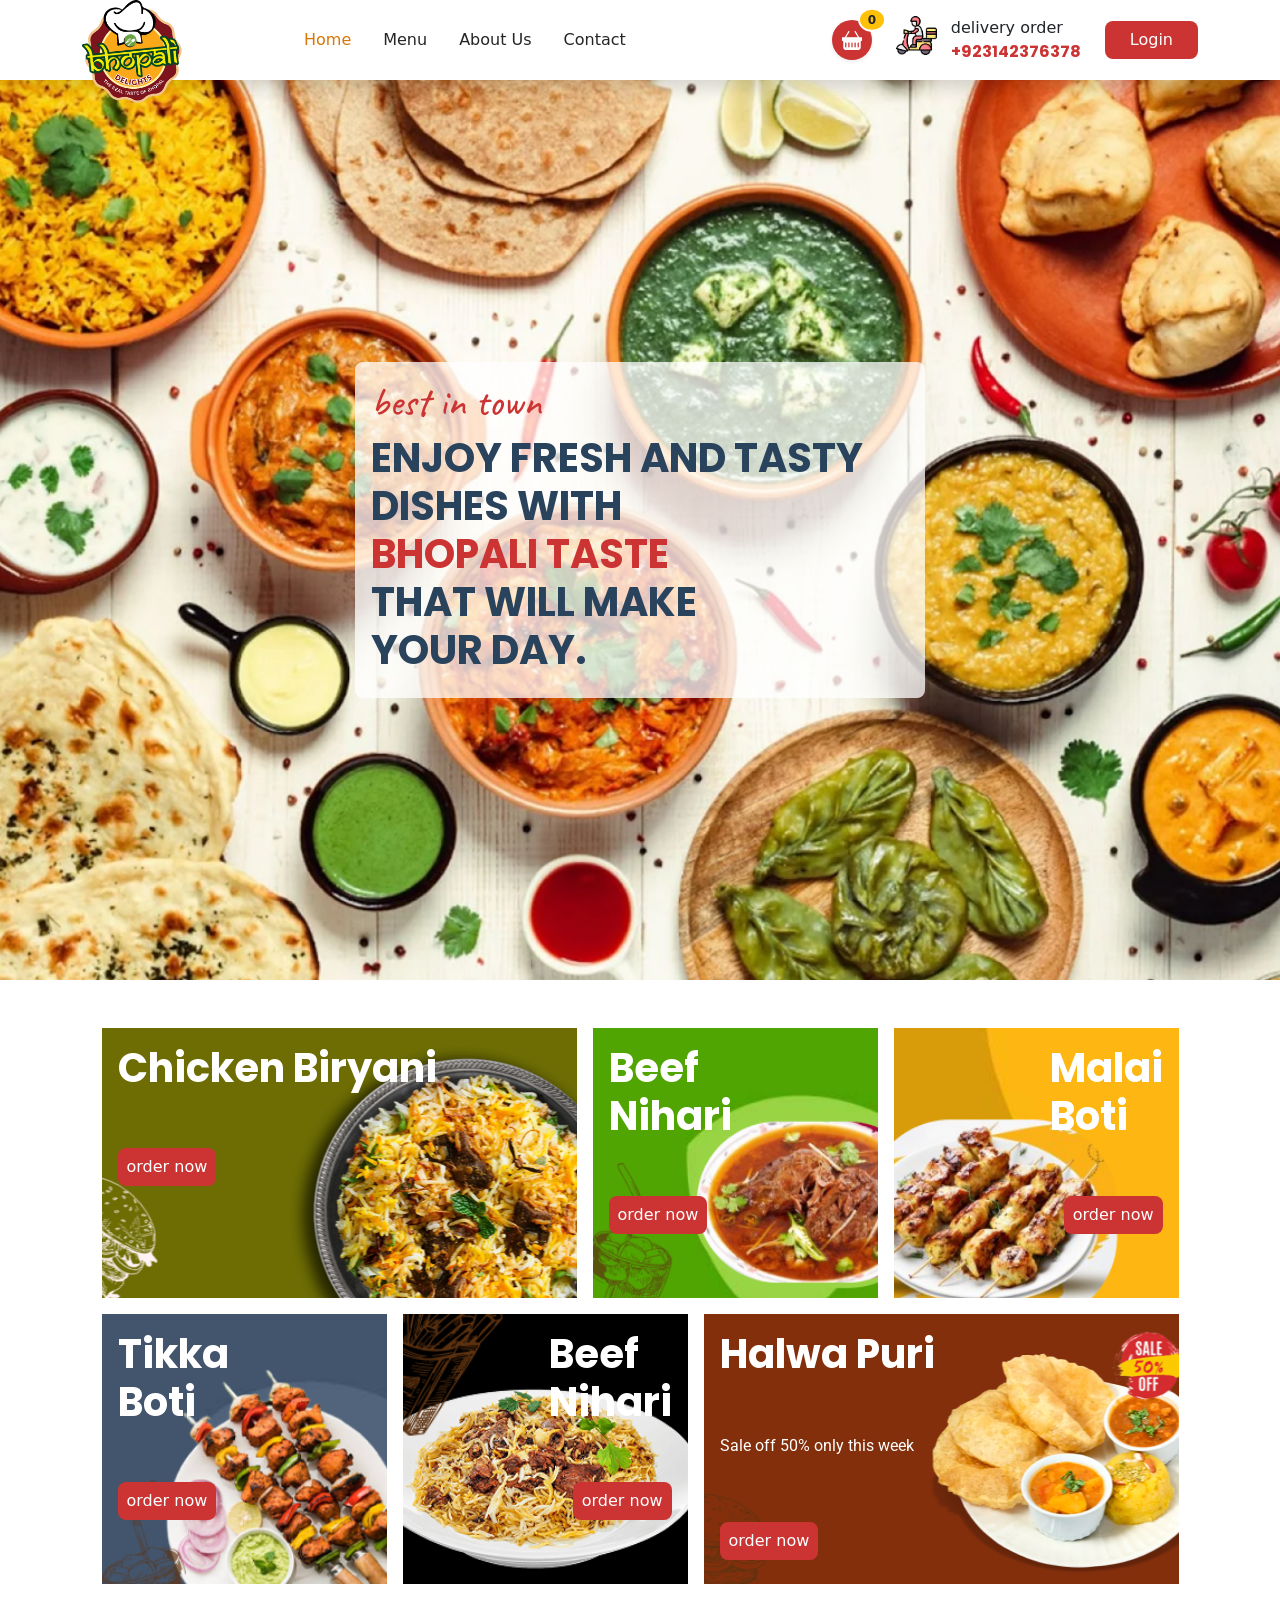
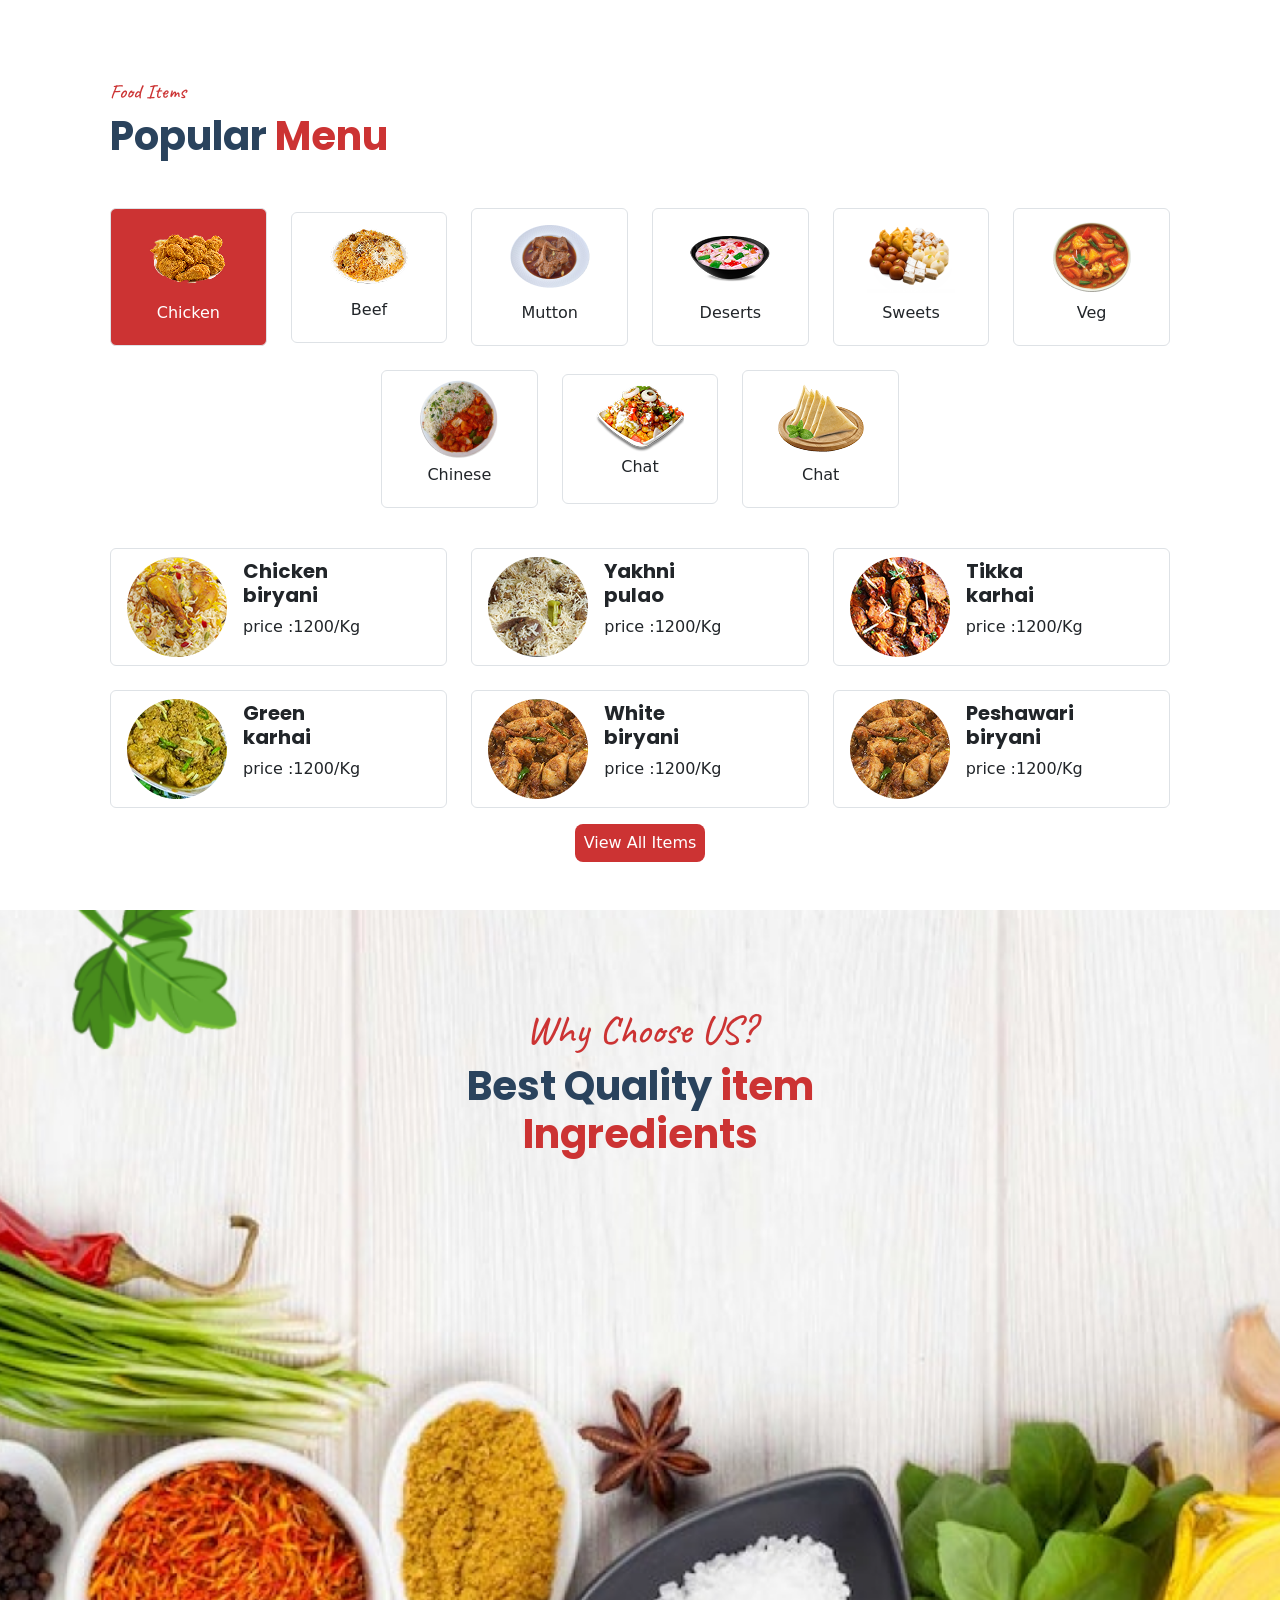
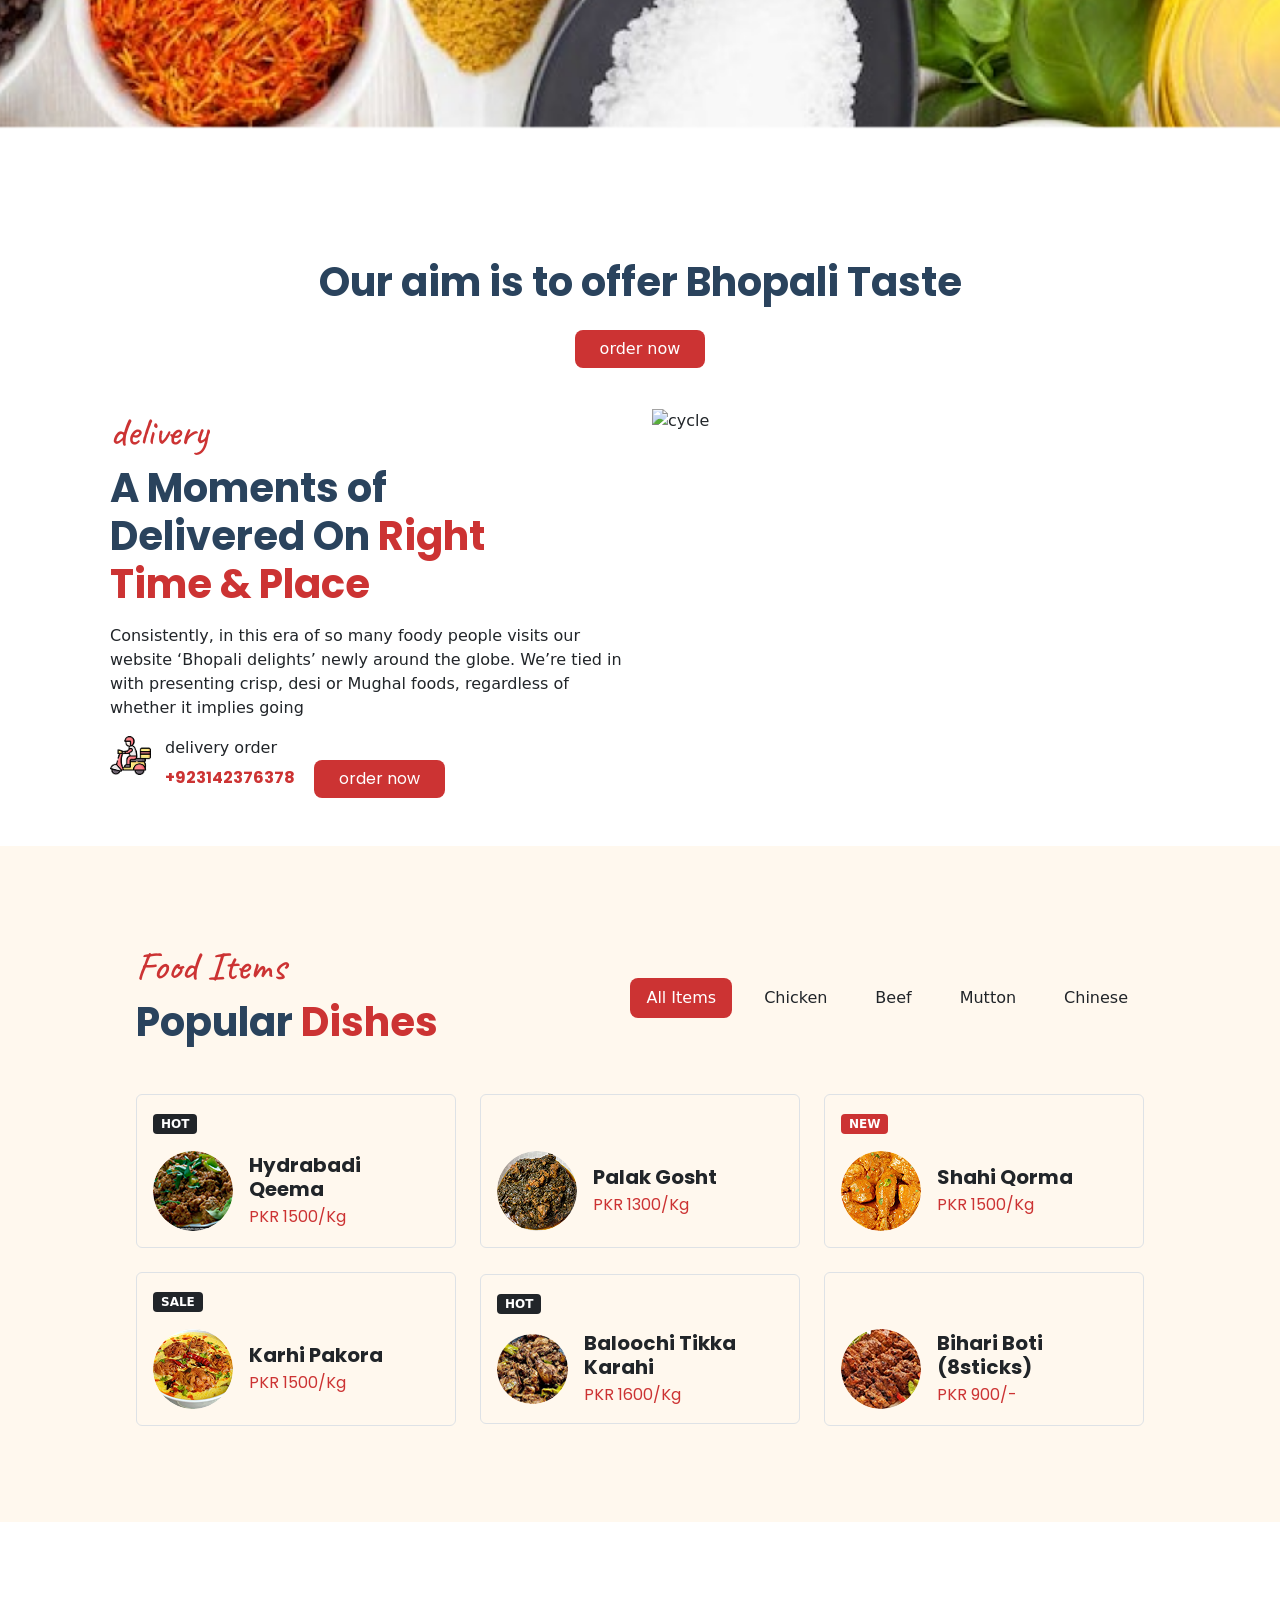
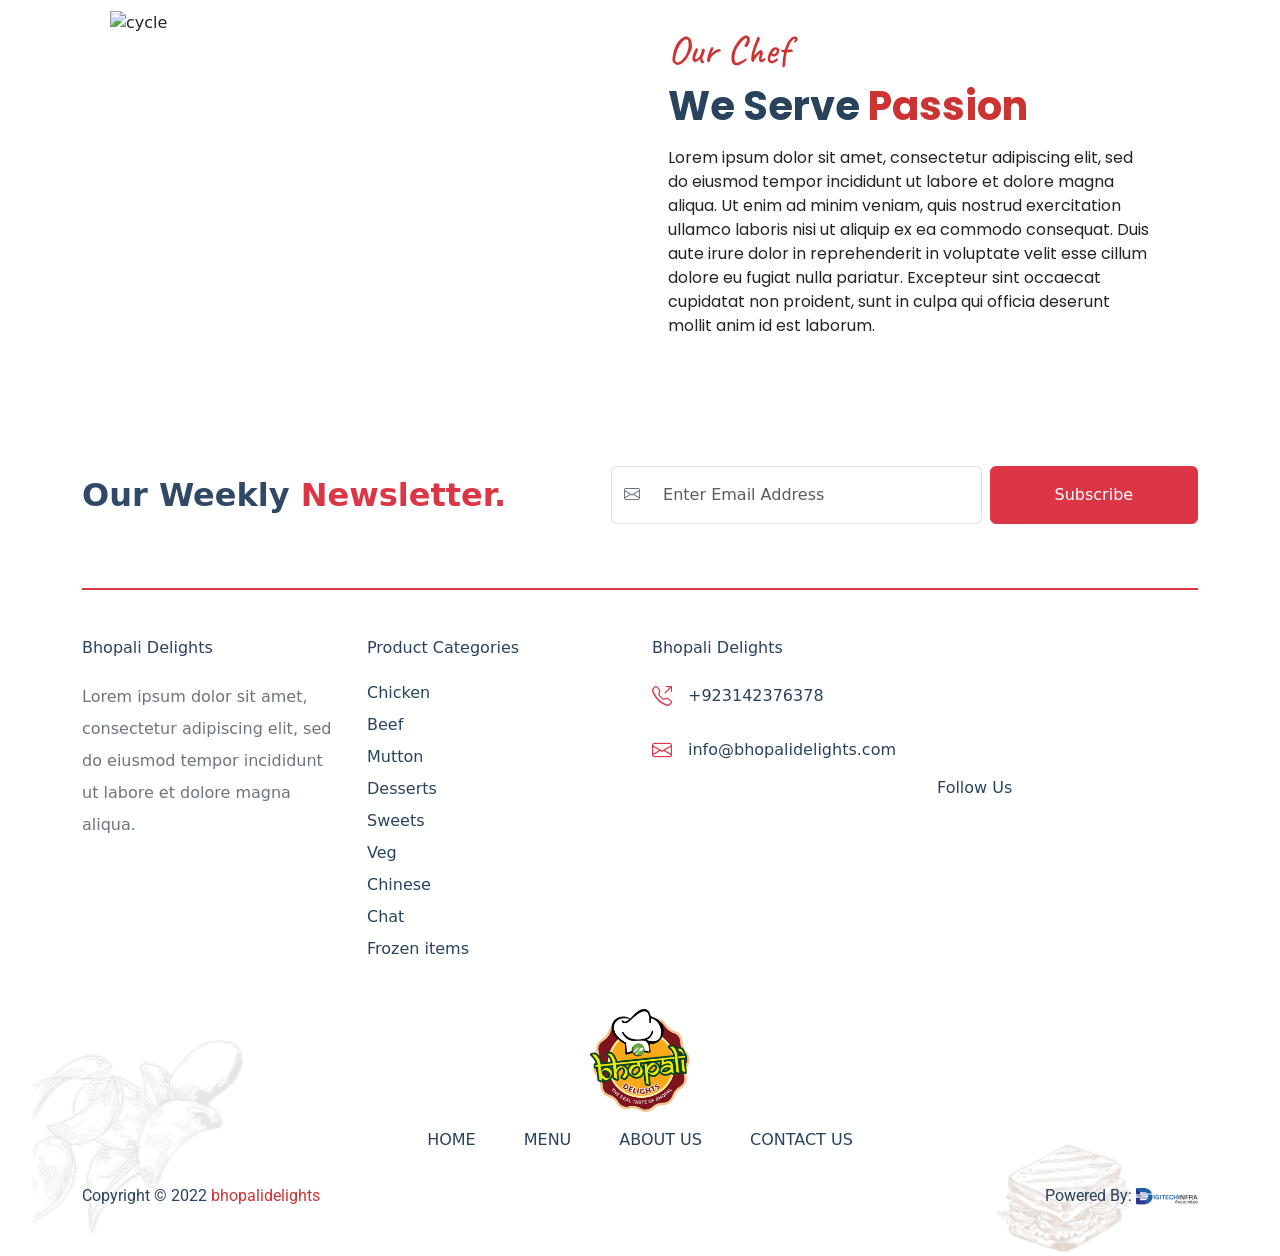
==== commit bdd1cd15: "offcanvas added" ====
--- a/index.html
+++ b/index.html
@@ -14,190 +14,156 @@
 
 <body>
   <!-- Navbar -->
-<nav class="navbar navbar-expand-lg bg-white py-3 shadow">
-  <div class="container">
-
-    <!-- Logo -->
-    <a class="navbar-brand" href="#">
-      <img src="Images/Layer 2.png" alt="Bhopali Delights"
-        class="img-fluid position-absolute top-0 h-auto logo-image" />
-    </a>
-
-    <!-- Mobile Basket + Toggle -->
-    <div class="d-flex gap-4 align-items-center d-lg-none">
-
-      <div class="position-relative d-flex align-items-center justify-content-center
-                  bg-red text-white rounded-circle shadow-sm basket-icon">
-        <i class="bi bi-basket-fill fs-5"></i>
-      </div>
-
-      <button class="navbar-toggler border-0 shadow-none"
-        type="button"
-        data-bs-toggle="offcanvas"
-        data-bs-target="#mobileNavbar"
-        aria-controls="mobileNavbar"
-        aria-label="Open navigation">
-        <span class="navbar-toggler-icon"></span>
-      </button>
-
-    </div>
-
-    <!-- Desktop Navbar -->
-    <div class="collapse navbar-collapse d-none d-lg-flex">
-
-      <ul class="navbar-nav mx-auto mb-0 gap-lg-3">
-        <li class="nav-item">
-          <a class="nav-link active" href="index.html">Home</a>
-        </li>
-
-        <li class="nav-item">
-          <a class="nav-link" href="#menu">Menu</a>
-        </li>
-
-        <li class="nav-item">
-          <a class="nav-link" href="about.html">About Us</a>
-        </li>
-
-        <li class="nav-item">
-          <a class="nav-link" href="contact.html">Contact</a>
-        </li>
-      </ul>
-
-      <div class="right-section d-flex gap-4 align-items-center">
-
-        <!-- Desktop Basket -->
+  <nav class="navbar navbar-expand-lg bg-white py-3 shadow">
+    <div class="container">
+
+      <!-- Logo -->
+      <a class="navbar-brand" href="#">
+        <img src="Images/Layer 2.png" alt="Bhopali Delights"
+          class="img-fluid position-absolute top-0 h-auto logo-image" />
+      </a>
+
+      <!-- Mobile Basket + Toggle -->
+      <div class="d-flex gap-1 align-items-center d-lg-none">
+
+
         <div class="position-relative d-flex align-items-center justify-content-center
-                    bg-red text-white rounded-circle shadow-sm basket-icon">
+            bg-red text-white rounded-circle shadow-sm basket-icon" data-bs-toggle="offcanvas"
+          data-bs-target="#cartSection" role="button" style="cursor: pointer;">
           <i class="bi bi-basket-fill fs-5"></i>
-
-          <span class="position-absolute top-0 start-100 translate-middle
+        </div>
+
+
+        <button class="navbar-toggler border-0 shadow-none" type="button" data-bs-toggle="offcanvas"
+          data-bs-target="#mobileNavbar" aria-controls="mobileNavbar" aria-label="Open navigation">
+          <span class="navbar-toggler-icon"></span>
+        </button>
+
+      </div>
+
+      <!-- Desktop Navbar -->
+      <div class="collapse navbar-collapse d-none d-lg-flex">
+
+        <ul class="navbar-nav mx-auto mb-0 gap-lg-3">
+          <li class="nav-item">
+            <a class="nav-link active" href="index.html">Home</a>
+          </li>
+
+          <li class="nav-item">
+            <a class="nav-link" href="#menu">Menu</a>
+          </li>
+
+          <li class="nav-item">
+            <a class="nav-link" href="about.html">About Us</a>
+          </li>
+
+          <li class="nav-item">
+            <a class="nav-link" href="contact.html">Contact</a>
+          </li>
+        </ul>
+
+        <div class="right-section d-flex gap-4 align-items-center">
+
+          <!-- Desktop Basket -->
+          <div class="position-relative d-flex align-items-center justify-content-center
+                    bg-red text-white rounded-circle shadow-sm basket-icon" data-bs-toggle="offcanvas"
+          data-bs-target="#cartSection" role="button" style="cursor: pointer;">
+            <i class="bi bi-basket-fill fs-5"></i>
+
+            <span class="position-absolute top-0 start-100 translate-middle
                        badge rounded-circle bg-warning text-dark
                        border border-2 border-white">
-            1
-          </span>
-        </div>
-
-        <!-- Delivery -->
-        <div class="delivery d-flex">
-          <div class="cycle">
-            <img src="./Images/IMAGE (10).png" alt="cycle image"
-              class="img-fluid w-75" />
-          </div>
-
-          <div class="order-number d-flex flex-column gap-0">
-            <p class="m-0">delivery order</p>
-            <p class="m-0 poppins-700">
-              <a href="#" class="text-decoration-none red">
-                +923142376378
-              </a>
-            </p>
-          </div>
-        </div>
-
-        <!-- Login -->
-        <div class="button">
-          <a href="#menu"
-            class="btn bg-red text-white rounded-3 px-4 d-flex
+              0
+            </span>
+          </div>
+
+          <!-- Delivery -->
+          <div class="delivery d-flex">
+            <div class="cycle">
+              <img src="./Images/IMAGE (10).png" alt="cycle image" class="img-fluid w-75" />
+            </div>
+
+            <div class="order-number d-flex flex-column gap-0">
+              <p class="m-0">delivery order</p>
+              <p class="m-0 poppins-700">
+                <a href="#" class="text-decoration-none red">
+                  +923142376378
+                </a>
+              </p>
+            </div>
+          </div>
+
+          <!-- Login -->
+          <div class="button">
+            <a href="#menu" class="btn bg-red text-white rounded-3 px-4 d-flex
                    align-items-center justify-content-center">
-            Login
+              Login
+            </a>
+          </div>
+
+        </div>
+      </div>
+
+    </div>
+  </nav>
+
+
+  <!-- Mobile Offcanvas Menu -->
+  <div class="offcanvas offcanvas-start bg-white d-lg-none" tabindex="-1" id="mobileNavbar"
+    aria-labelledby="mobileNavbarLabel">
+
+    <!-- Offcanvas Header -->
+    <div class="offcanvas-header border-bottom">
+
+      <h5 class="offcanvas-title red" id="mobileNavbarLabel">
+        Menu
+      </h5>
+
+      <button type="button" class="btn-close"
+        style="filter: invert(24%) sepia(87%) saturate(2751%) hue-rotate(345deg) brightness(89%) contrast(92%);"
+        data-bs-dismiss="offcanvas" aria-label="Close"></button>
+
+
+    </div>
+
+    <!-- Offcanvas Body -->
+    <div class="offcanvas-body d-flex flex-column">
+
+      <ul class="navbar-nav gap-2">
+
+        <li class="nav-item">
+          <a class="nav-link py-2" href="index.html" >
+            Home
           </a>
-        </div>
-
-      </div>
-    </div>
-
+        </li>
+
+        <li class="nav-item">
+          <a class="nav-link py-2" href="#menu" >
+            Menu
+          </a>
+        </li>
+
+        <li class="nav-item">
+          <a class="nav-link py-2" href="about.html" >
+            About Us
+          </a>
+        </li>
+
+        <li class="nav-item">
+          <a class="nav-link py-2" href="contact.html">
+            Contact
+          </a>
+        </li>
+
+      </ul>
+
+      <!-- Mobile Login -->
+      <a href="#menu" class="btn bg-red text-white rounded-3 mt-4 w-100" data-bs-dismiss="offcanvas">
+        Login
+      </a>
+
+    </div>
   </div>
-</nav>
-
-
-<!-- Mobile Offcanvas Menu -->
-<div class="offcanvas offcanvas-start bg-white d-lg-none"
-     tabindex="-1"
-     id="mobileNavbar"
-     aria-labelledby="mobileNavbarLabel">
-
-  <!-- Offcanvas Header -->
-  <div class="offcanvas-header border-bottom">
-
-    <h5 class="offcanvas-title" id="mobileNavbarLabel">
-      Menu
-    </h5>
-
-    <button type="button"
-      class="btn-close"
-      data-bs-dismiss="offcanvas"
-      aria-label="Close">
-    </button>
-
-  </div>
-
-  <!-- Offcanvas Body -->
-  <div class="offcanvas-body d-flex flex-column">
-
-    <ul class="navbar-nav gap-2">
-
-      <li class="nav-item">
-        <a class="nav-link py-2"
-           href="index.html"
-           data-bs-dismiss="offcanvas">
-          Home
-        </a>
-      </li>
-
-      <li class="nav-item">
-        <a class="nav-link py-2"
-           href="#menu"
-           data-bs-dismiss="offcanvas">
-          Menu
-        </a>
-      </li>
-
-      <li class="nav-item">
-        <a class="nav-link py-2"
-           href="about.html"
-           data-bs-dismiss="offcanvas">
-          About Us
-        </a>
-      </li>
-
-      <li class="nav-item">
-        <a class="nav-link py-2"
-           href="contact.html"
-           data-bs-dismiss="offcanvas">
-          Contact
-        </a>
-      </li>
-
-    </ul>
-
-    <!-- Mobile Delivery -->
-    <div class="delivery d-flex align-items-center gap-2 mt-4">
-      <div class="cycle">
-        <img src="./Images/IMAGE (10).png"
-          alt="cycle image" class="img-fluid"
-          style="width: 55px;" />
-      </div>
-
-      <div class="order-number">
-        <p class="m-0">Delivery Order</p>
-        <p class="m-0 poppins-700">
-          <a href="tel:+923142376378"
-             class="text-decoration-none red">
-            +923142376378
-          </a>
-        </p>
-      </div>
-    </div>
-
-    <!-- Mobile Login -->
-    <a href="#menu"
-       class="btn bg-red text-white rounded-3 mt-4 w-100"
-       data-bs-dismiss="offcanvas">
-      Login
-    </a>
-
-  </div>
-</div>
 
   <!-- Hero-section  -->
   <section class="hero-section container-fluid d-flex justify-content-center align-items-center">
@@ -214,6 +180,39 @@
       </div>
     </div>
   </section>
+  <!-- Shopping Cart Side Drawer -->
+<div class="offcanvas offcanvas-end" tabindex="-1" id="cartSection" aria-labelledby="cartSectionLabel">
+  <!-- Header Section -->
+  <div class="offcanvas-header border-bottom">
+    <h5 class="offcanvas-title poppins-700 red" id="cartSectionLabel">
+      <i class="bi bi-basket-fill me-2"></i>Your Basket
+    </h5>
+    <button type="button" class="btn-close"
+        style="filter: invert(24%) sepia(87%) saturate(2751%) hue-rotate(345deg) brightness(89%) contrast(92%);"
+        data-bs-dismiss="offcanvas" aria-label="Close"></button>
+  </div>
+  <div class="offcanvas-body d-flex flex-column justify-content-between">
+    <div class="text-center my-auto py-5">
+      <i class="bi bi-cart-x red" style="font-size: 3.5rem;"></i>
+      <p class="text-muted mt-3 fs-5">Your Cart is empty.</p>
+      <button class="btn btn-sm btn-outline-danger rounded-pill px-4" data-bs-dismiss="offcanvas">
+        Shopping continue
+      </button>
+    </div>
+    <div class="border-top pt-3 bg-white mt-auto">
+      <div class="d-flex justify-content-between align-items-center mb-3">
+        <span class="fw-bold text-muted text-uppercase">Total amount:</span>
+        <span class="fs-4 fw-bolder text-dark">Rs. 0.00</span>
+      </div>
+      <button class="btn bg-red text-white rounded-3  d-flex
+                   align-items-center justify-content-center w-100">
+        Proceed to Checkout
+      </button>
+    </div>
+
+  </div>
+</div>
+
   <!-- Cards  -->
   <section class="cards-section container-fluid">
     <div class="container my-5">
@@ -640,7 +639,7 @@
     </div>
 
   </section>
-    <!-- Our Chef  -->
+  <!-- Our Chef  -->
   <section class="section-delivery container-fluid p-3 p-lg-5 overflow-hidden">
     <div class="container">
 
@@ -674,7 +673,7 @@
 
   </section>
 
- 
+
 
 
   <!-- Footer Section -->
@@ -837,7 +836,7 @@
           <div class="powered-by d-flex gap-1 align-items-center justify-content-center">
             <p class="blue m-0 roboto-400">Powered By: </p>
             <a href="https://www.digitechinfra.com/" class="text-decoration-none" target="_blank">
-            <img src="./Images/digitechinfra.png" alt="digitechinfra-logo" class="img-fluid"></a>
+              <img src="./Images/digitechinfra.png" alt="digitechinfra-logo" class="img-fluid"></a>
 
           </div>
         </div>
--- a/style.css
+++ b/style.css
@@ -252,10 +252,22 @@
 
 }
 
+.g-recaptcha {
+  max-width: 100%;
+}
+
+@media (max-width: 370px) {
+  .g-recaptcha {
+    transform: scale(0.8);
+    transform-origin: left top;
+  }
+}
+
+
 .contact-footer{
   background:url(Images/contact-footer-bg2.png), url(Images/contact-footer-bg.png);
   background-size: cover;
-  background-position: start start;
+  background-position: center;
 }
 
 .yellow{
@@ -263,8 +275,17 @@
 }
 
 
-@media (min-width:768px) {
-  
+
+.white-toggler {
+  filter: none;
+  background-image: url("data:image/svg+xml,%3csvg xmlns='http://www.w3.org/2000/svg' viewBox='0 0 30 30'%3e%3cpath stroke='%23FFFFFF' stroke-linecap='round' stroke-miterlimit='10' stroke-width='2.5' d='M4 7h22M4 15h22M4 23h22'/%3e%3c/svg%3e") !important;
+}
+
+
+
+
+
+@media (min-width:992px) {
   .form-card{
     margin-left: -75px !important;
   }
@@ -272,12 +293,12 @@
     position: relative;
     margin-left: -260px;
   }
+  
   .about-cards{
     width: 240px !important;
   }
 }
 
-
 .about-cards i{
   font-size: 50px !important;
 }
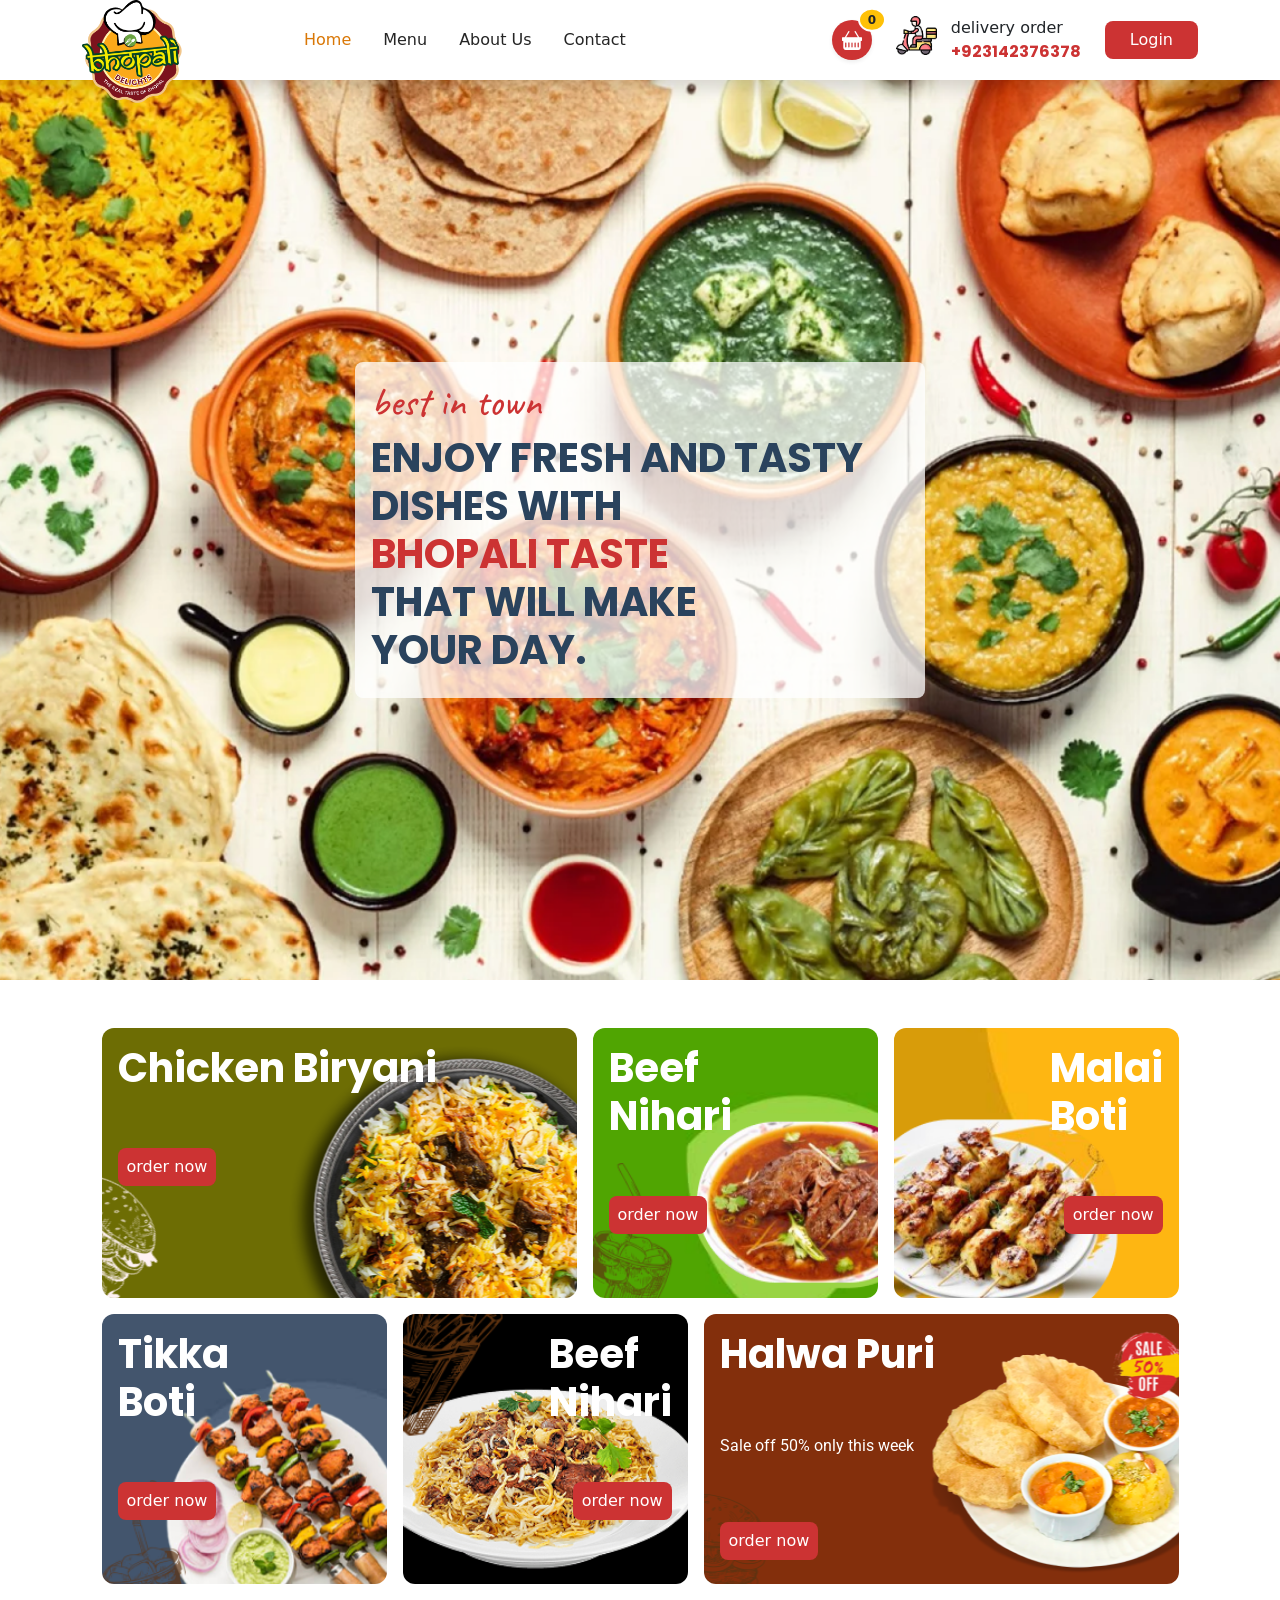
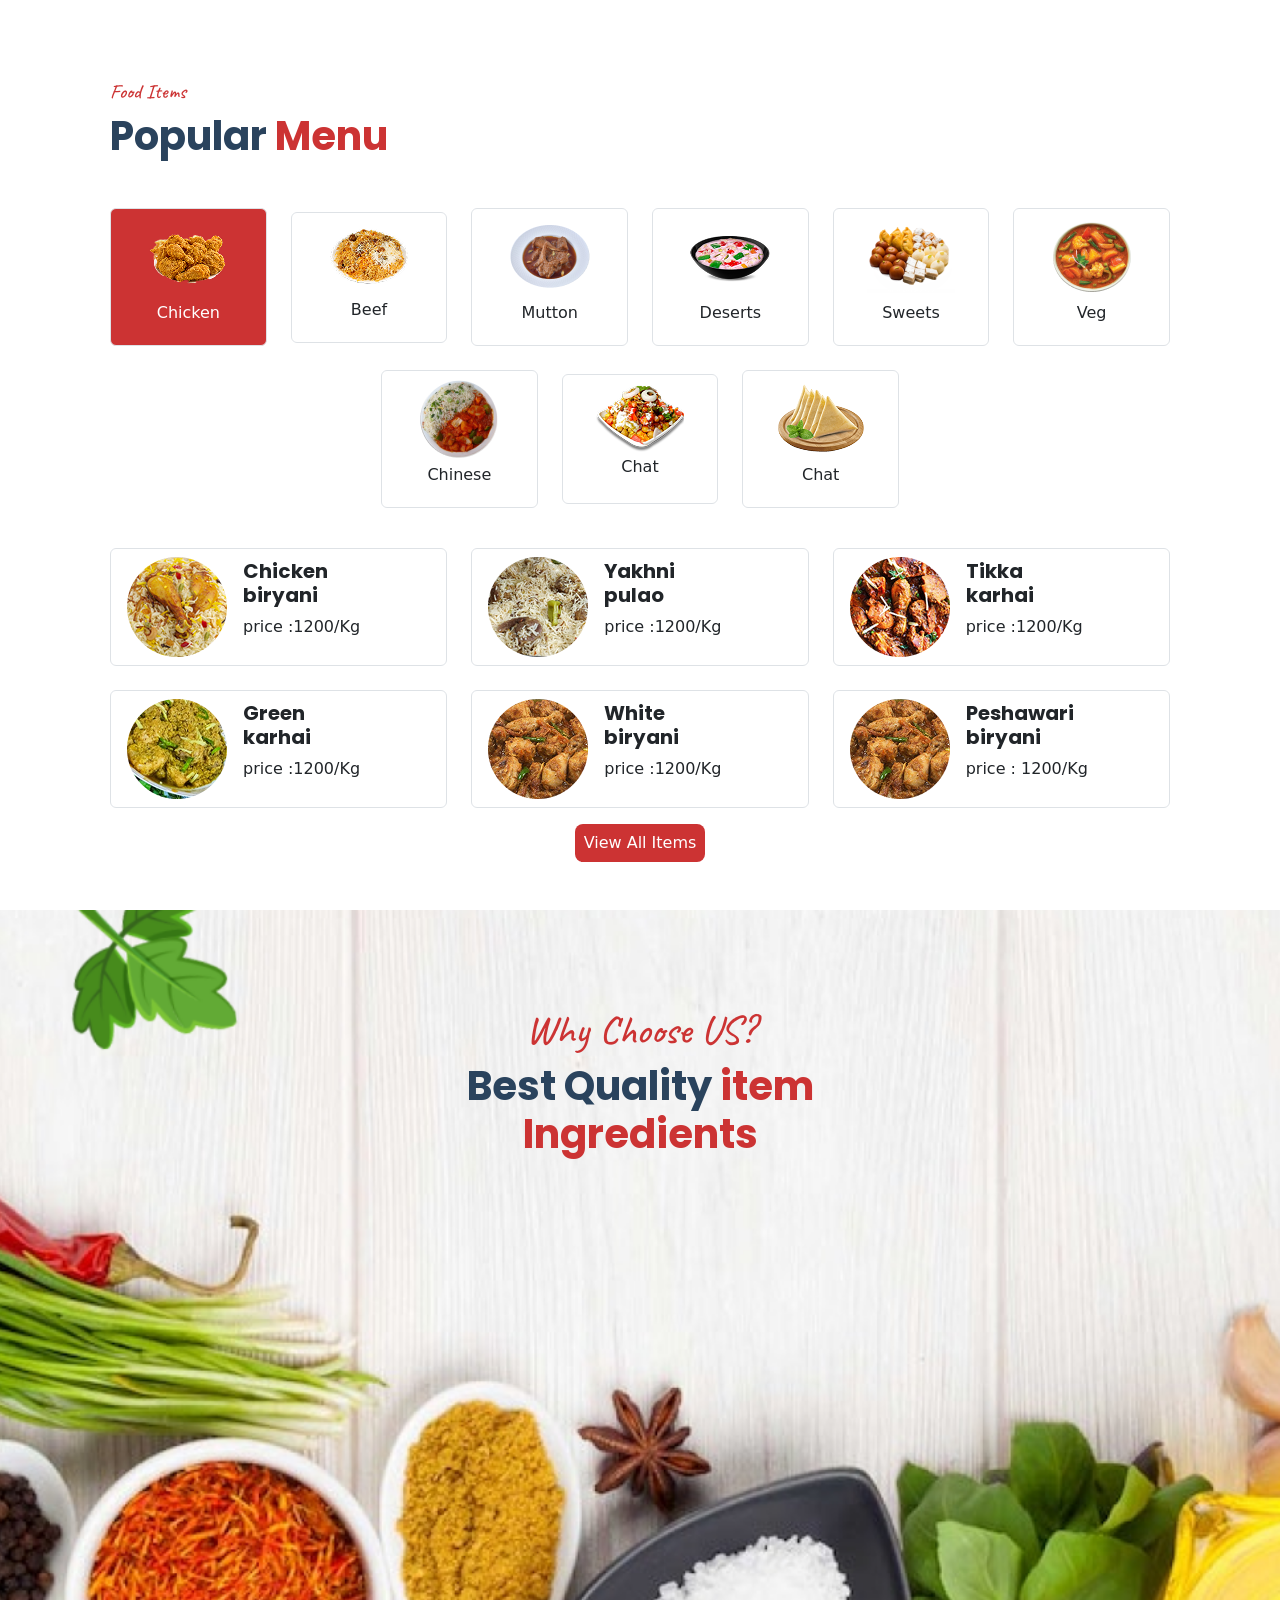
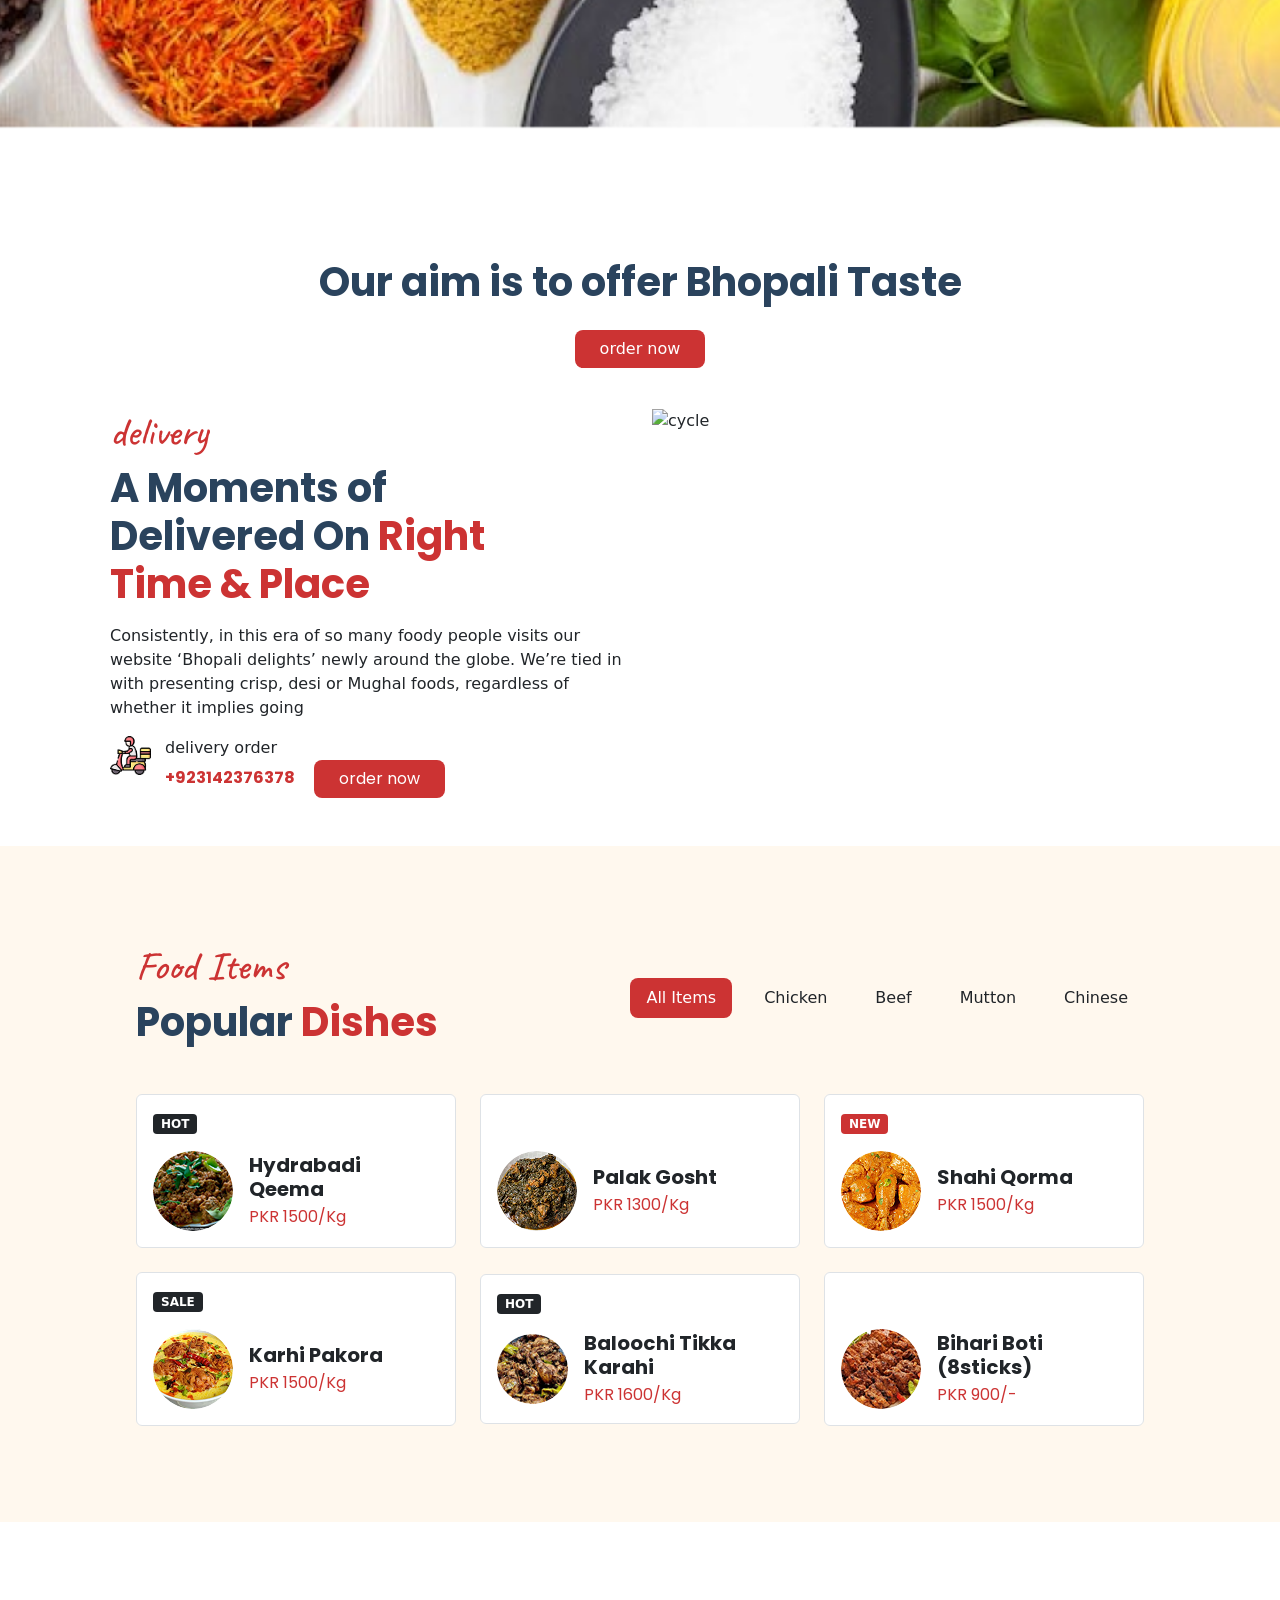
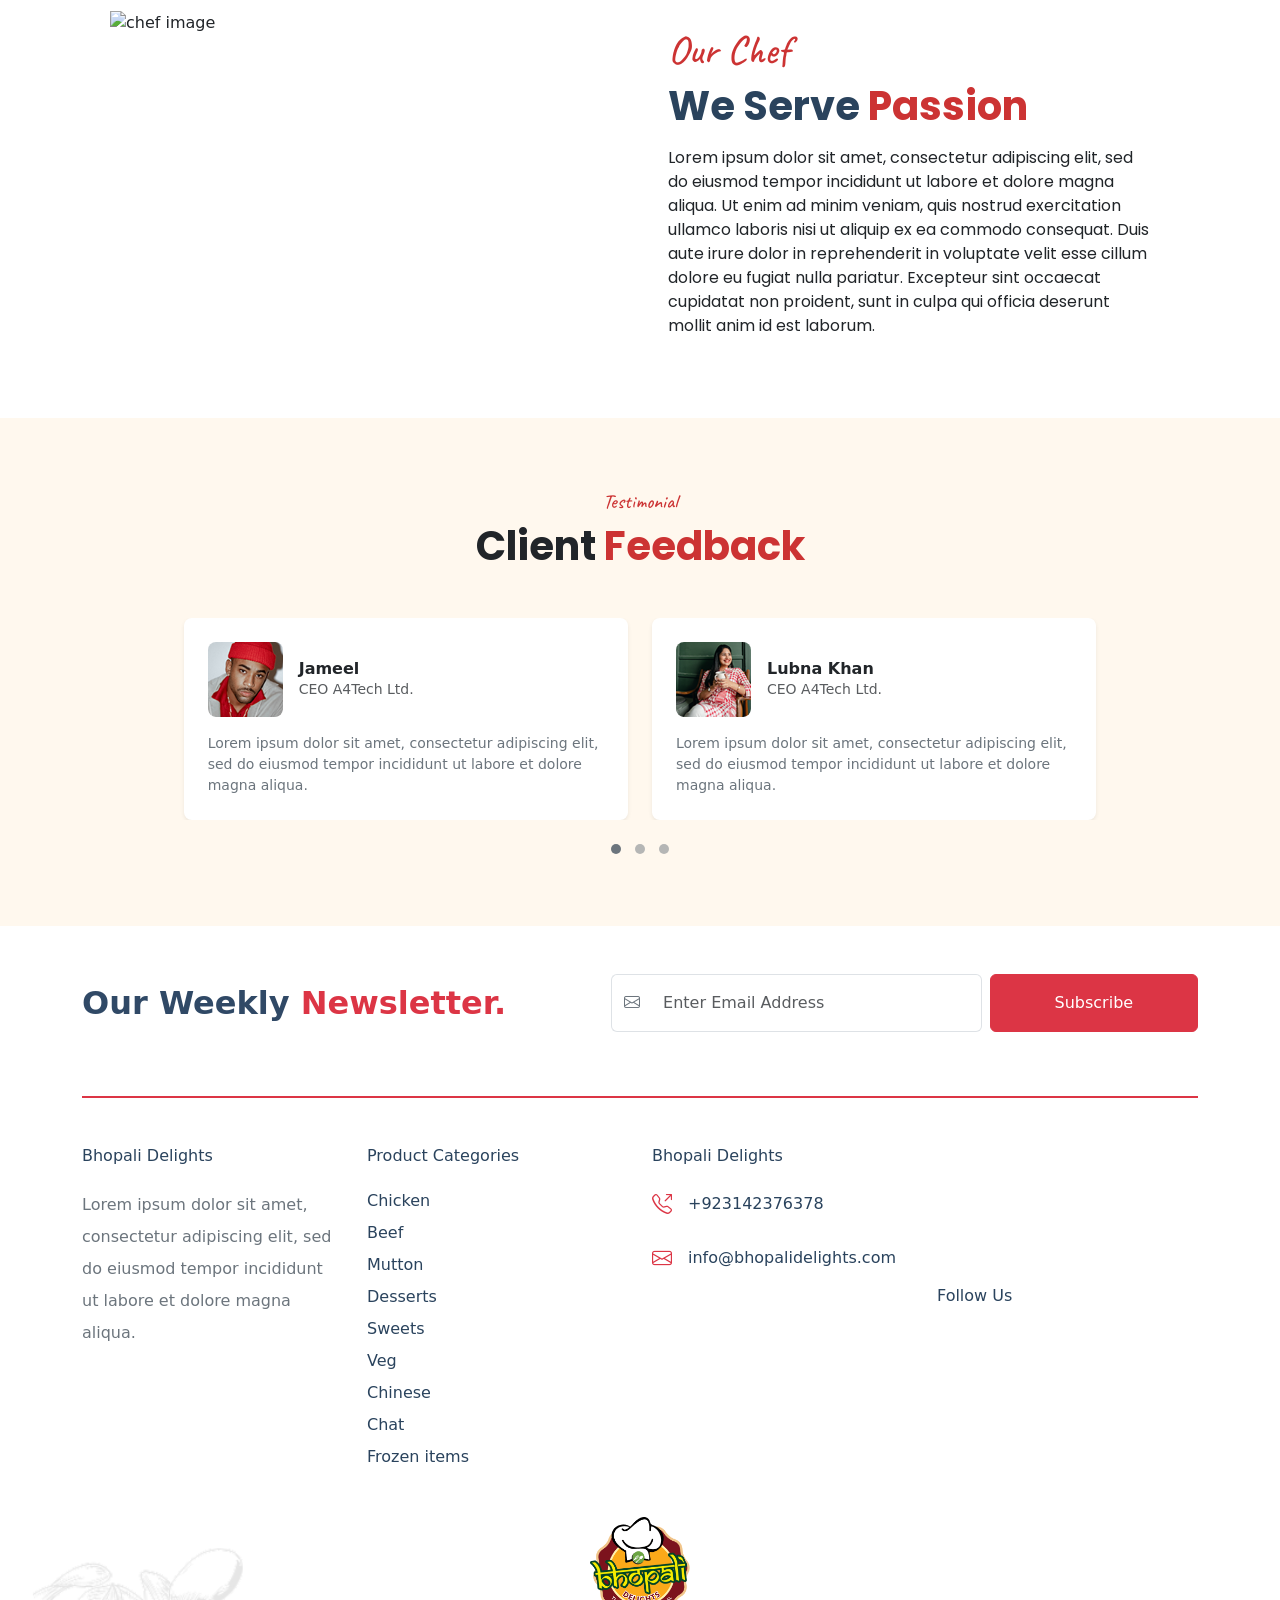
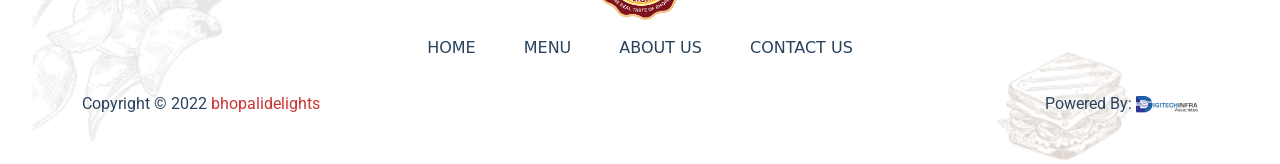
==== commit 133a9a28: "animation added" ====
--- a/index.html
+++ b/index.html
@@ -1,856 +1,1672 @@
 <!doctype html>
 <html lang="en">
-
-<head>
-  <meta charset="UTF-8" />
-  <meta name="viewport" content="width=device-width, initial-scale=1.0" />
-  <title>Bhopali Delights</title>
-  <link rel="shortcut icon" href="Images/Layer 2.png" type="image/x-icon" />
-  <link href="https://cdn.jsdelivr.net/npm/bootstrap@5.3.3/dist/css/bootstrap.min.css" rel="stylesheet" />
-  <link href="https://cdn.jsdelivr.net/npm/bootstrap-icons@1.11.3/font/bootstrap-icons.min.css" rel="stylesheet" />
-  <link rel="stylesheet" href="https://cdnjs.cloudflare.com/ajax/libs/font-awesome/7.3.1/css/all.min.css" />
-  <link rel="stylesheet" href="style.css" />
-</head>
-
-<body>
-  <!-- Navbar -->
-  <nav class="navbar navbar-expand-lg bg-white py-3 shadow">
-    <div class="container">
-
-      <!-- Logo -->
-      <a class="navbar-brand" href="#">
-        <img src="Images/Layer 2.png" alt="Bhopali Delights"
-          class="img-fluid position-absolute top-0 h-auto logo-image" />
-      </a>
-
-      <!-- Mobile Basket + Toggle -->
-      <div class="d-flex gap-1 align-items-center d-lg-none">
-
-
-        <div class="position-relative d-flex align-items-center justify-content-center
-            bg-red text-white rounded-circle shadow-sm basket-icon" data-bs-toggle="offcanvas"
-          data-bs-target="#cartSection" role="button" style="cursor: pointer;">
-          <i class="bi bi-basket-fill fs-5"></i>
-        </div>
-
-
-        <button class="navbar-toggler border-0 shadow-none" type="button" data-bs-toggle="offcanvas"
-          data-bs-target="#mobileNavbar" aria-controls="mobileNavbar" aria-label="Open navigation">
-          <span class="navbar-toggler-icon"></span>
-        </button>
-
+  <head>
+    <meta charset="UTF-8" />
+    <meta name="viewport" content="width=device-width, initial-scale=1.0" />
+    <title>Bhopali Delights</title>
+    <link rel="shortcut icon" href="Images/Layer 2.png" type="image/x-icon" />
+    <link
+      href="https://cdn.jsdelivr.net/npm/bootstrap@5.3.3/dist/css/bootstrap.min.css"
+      rel="stylesheet"
+    />
+    <link
+      href="https://cdn.jsdelivr.net/npm/bootstrap-icons@1.11.3/font/bootstrap-icons.min.css"
+      rel="stylesheet"
+    />
+    <link
+      rel="stylesheet"
+      href="https://cdnjs.cloudflare.com/ajax/libs/font-awesome/7.3.1/css/all.min.css"
+    />
+    <link href="https://unpkg.com/aos@2.3.1/dist/aos.css" rel="stylesheet" />
+
+    <link rel="stylesheet" href="style.css" />
+  </head>
+
+  <body>
+    <!-- Navbar -->
+    <nav class="navbar navbar-expand-lg bg-white py-3 shadow">
+      <div class="container">
+        <!-- Logo -->
+        <a class="navbar-brand" href="/">
+          <img
+            src="Images/Layer 2.png"
+            alt="Bhopali Delights"
+            class="img-fluid position-absolute top-0 h-auto logo-image"
+          />
+        </a>
+
+        <!-- Mobile Basket + Toggle -->
+        <div class="d-flex gap-1 align-items-center d-lg-none">
+          <div
+            class="position-relative d-flex align-items-center justify-content-center bg-red text-white rounded-circle shadow-sm basket-icon"
+            data-bs-toggle="offcanvas"
+            data-bs-target="#cartSection"
+            role="button"
+            style="cursor: pointer"
+          >
+            <i class="bi bi-basket-fill fs-5"></i>
+          </div>
+
+          <button
+            class="navbar-toggler border-0 shadow-none"
+            type="button"
+            data-bs-toggle="offcanvas"
+            data-bs-target="#mobileNavbar"
+            aria-controls="mobileNavbar"
+            aria-label="Open navigation"
+          >
+            <span class="navbar-toggler-icon"></span>
+          </button>
+        </div>
+
+        <!-- Desktop Navbar -->
+        <div class="collapse navbar-collapse d-none d-lg-flex">
+          <ul class="navbar-nav mx-auto mb-0 gap-lg-3">
+            <li class="nav-item">
+              <a class="nav-link active" href="index.html">Home</a>
+            </li>
+
+            <li class="nav-item">
+              <a class="nav-link" href="#menu">Menu</a>
+            </li>
+
+            <li class="nav-item">
+              <a class="nav-link" href="about.html">About Us</a>
+            </li>
+
+            <li class="nav-item">
+              <a class="nav-link" href="contact.html">Contact</a>
+            </li>
+          </ul>
+
+          <div class="right-section d-flex gap-4 align-items-center">
+            <!-- Desktop Basket -->
+            <div
+              class="position-relative d-flex align-items-center justify-content-center bg-red text-white rounded-circle shadow-sm basket-icon"
+              data-bs-toggle="offcanvas"
+              data-bs-target="#cartSection"
+              role="button"
+              style="cursor: pointer"
+            >
+              <i class="bi bi-basket-fill fs-5"></i>
+
+              <span
+                class="position-absolute top-0 start-100 translate-middle badge rounded-circle bg-warning text-dark border border-2 border-white"
+              >
+                0
+              </span>
+            </div>
+
+            <!-- Delivery -->
+            <div class="delivery d-flex">
+              <div class="cycle">
+                <img
+                  src="./Images/IMAGE (10).png"
+                  alt="cycle image"
+                  class="img-fluid w-75"
+                />
+              </div>
+
+              <div class="order-number d-flex flex-column gap-0">
+                <p class="m-0">delivery order</p>
+                <p class="m-0 poppins-700">
+                  <a href="#" class="text-decoration-none red">
+                    +923142376378
+                  </a>
+                </p>
+              </div>
+            </div>
+
+            <!-- Login -->
+            <div class="button">
+              <a
+                href="#menu"
+                class="btn bg-red text-white rounded-3 px-4 d-flex align-items-center justify-content-center"
+              >
+                Login
+              </a>
+            </div>
+          </div>
+        </div>
       </div>
-
-      <!-- Desktop Navbar -->
-      <div class="collapse navbar-collapse d-none d-lg-flex">
-
-        <ul class="navbar-nav mx-auto mb-0 gap-lg-3">
+    </nav>
+
+    <!-- Mobile Offcanvas Menu -->
+    <div
+      class="offcanvas offcanvas-start bg-white d-lg-none"
+      tabindex="-1"
+      id="mobileNavbar"
+      aria-labelledby="mobileNavbarLabel"
+    >
+      <!-- Offcanvas Header -->
+      <div class="offcanvas-header border-bottom">
+        <h5 class="offcanvas-title red" id="mobileNavbarLabel">Menu</h5>
+
+        <button
+          type="button"
+          class="btn-close"
+          style="
+            filter: invert(24%) sepia(87%) saturate(2751%) hue-rotate(345deg)
+              brightness(89%) contrast(92%);
+          "
+          data-bs-dismiss="offcanvas"
+          aria-label="Close"
+        ></button>
+      </div>
+
+      <!-- Offcanvas Body -->
+      <div class="offcanvas-body d-flex flex-column">
+        <ul class="navbar-nav gap-2">
           <li class="nav-item">
-            <a class="nav-link active" href="index.html">Home</a>
+            <a class="nav-link py-2" href="index.html"> Home </a>
           </li>
 
           <li class="nav-item">
-            <a class="nav-link" href="#menu">Menu</a>
+            <a class="nav-link py-2" href="#menu"> Menu </a>
           </li>
 
           <li class="nav-item">
-            <a class="nav-link" href="about.html">About Us</a>
+            <a class="nav-link py-2" href="about.html"> About Us </a>
           </li>
 
           <li class="nav-item">
-            <a class="nav-link" href="contact.html">Contact</a>
+            <a class="nav-link py-2" href="contact.html"> Contact </a>
           </li>
         </ul>
 
-        <div class="right-section d-flex gap-4 align-items-center">
-
-          <!-- Desktop Basket -->
-          <div class="position-relative d-flex align-items-center justify-content-center
-                    bg-red text-white rounded-circle shadow-sm basket-icon" data-bs-toggle="offcanvas"
-          data-bs-target="#cartSection" role="button" style="cursor: pointer;">
-            <i class="bi bi-basket-fill fs-5"></i>
-
-            <span class="position-absolute top-0 start-100 translate-middle
-                       badge rounded-circle bg-warning text-dark
-                       border border-2 border-white">
-              0
-            </span>
-          </div>
-
-          <!-- Delivery -->
-          <div class="delivery d-flex">
-            <div class="cycle">
-              <img src="./Images/IMAGE (10).png" alt="cycle image" class="img-fluid w-75" />
-            </div>
-
-            <div class="order-number d-flex flex-column gap-0">
-              <p class="m-0">delivery order</p>
-              <p class="m-0 poppins-700">
-                <a href="#" class="text-decoration-none red">
-                  +923142376378
-                </a>
-              </p>
-            </div>
-          </div>
-
-          <!-- Login -->
-          <div class="button">
-            <a href="#menu" class="btn bg-red text-white rounded-3 px-4 d-flex
-                   align-items-center justify-content-center">
-              Login
-            </a>
-          </div>
-
-        </div>
-      </div>
-
-    </div>
-  </nav>
-
-
-  <!-- Mobile Offcanvas Menu -->
-  <div class="offcanvas offcanvas-start bg-white d-lg-none" tabindex="-1" id="mobileNavbar"
-    aria-labelledby="mobileNavbarLabel">
-
-    <!-- Offcanvas Header -->
-    <div class="offcanvas-header border-bottom">
-
-      <h5 class="offcanvas-title red" id="mobileNavbarLabel">
-        Menu
-      </h5>
-
-      <button type="button" class="btn-close"
-        style="filter: invert(24%) sepia(87%) saturate(2751%) hue-rotate(345deg) brightness(89%) contrast(92%);"
-        data-bs-dismiss="offcanvas" aria-label="Close"></button>
-
-
-    </div>
-
-    <!-- Offcanvas Body -->
-    <div class="offcanvas-body d-flex flex-column">
-
-      <ul class="navbar-nav gap-2">
-
-        <li class="nav-item">
-          <a class="nav-link py-2" href="index.html" >
-            Home
-          </a>
-        </li>
-
-        <li class="nav-item">
-          <a class="nav-link py-2" href="#menu" >
-            Menu
-          </a>
-        </li>
-
-        <li class="nav-item">
-          <a class="nav-link py-2" href="about.html" >
-            About Us
-          </a>
-        </li>
-
-        <li class="nav-item">
-          <a class="nav-link py-2" href="contact.html">
-            Contact
-          </a>
-        </li>
-
-      </ul>
-
-      <!-- Mobile Login -->
-      <a href="#menu" class="btn bg-red text-white rounded-3 mt-4 w-100" data-bs-dismiss="offcanvas">
-        Login
-      </a>
-
-    </div>
-  </div>
-
-  <!-- Hero-section  -->
-  <section class="hero-section container-fluid d-flex justify-content-center align-items-center">
-    <div class="container">
-      <div class="row justify-content-md-center">
-        <div class="col-12 col-sm-10 col-lg-6 bg-white rounded-3 hero-content bg-opacity-75 p-3">
-          <h5 class="red caveat-400 fs-1 fs-5">best in town</h5>
-          <h1 class="text-uppercase poppins-700 fs-1 blue">
-            enjoy fresh and tasty dishes with <br />
-            <span class="red"> Bhopali taste </span> <br />
-            that will make <br> your day.
-          </h1>
-        </div>
+        <!-- Mobile Login -->
+        <a
+          href="#menu"
+          class="btn bg-red text-white rounded-3 mt-4 w-100"
+          data-bs-dismiss="offcanvas"
+        >
+          Login
+        </a>
       </div>
     </div>
-  </section>
-  <!-- Shopping Cart Side Drawer -->
-<div class="offcanvas offcanvas-end" tabindex="-1" id="cartSection" aria-labelledby="cartSectionLabel">
-  <!-- Header Section -->
-  <div class="offcanvas-header border-bottom">
-    <h5 class="offcanvas-title poppins-700 red" id="cartSectionLabel">
-      <i class="bi bi-basket-fill me-2"></i>Your Basket
-    </h5>
-    <button type="button" class="btn-close"
-        style="filter: invert(24%) sepia(87%) saturate(2751%) hue-rotate(345deg) brightness(89%) contrast(92%);"
-        data-bs-dismiss="offcanvas" aria-label="Close"></button>
-  </div>
-  <div class="offcanvas-body d-flex flex-column justify-content-between">
-    <div class="text-center my-auto py-5">
-      <i class="bi bi-cart-x red" style="font-size: 3.5rem;"></i>
-      <p class="text-muted mt-3 fs-5">Your Cart is empty.</p>
-      <button class="btn btn-sm btn-outline-danger rounded-pill px-4" data-bs-dismiss="offcanvas">
-        Shopping continue
-      </button>
+
+    <!-- Hero-section  -->
+    <section
+      class="hero-section container-fluid d-flex justify-content-center align-items-center"
+    >
+      <div class="container">
+        <div class="row justify-content-md-center">
+          <div
+            class="col-12 col-sm-10 col-lg-6 bg-white rounded-3 hero-content bg-opacity-75 p-3"
+            data-aos="fade-up-right"
+          >
+            <h5 class="red caveat-400 fs-1 fs-5">best in town</h5>
+            <h1 class="text-uppercase poppins-700 fs-1 blue">
+              enjoy fresh and tasty dishes with <br />
+              <span class="red"> Bhopali taste </span> <br />
+              that will make <br />
+              your day.
+            </h1>
+          </div>
+        </div>
+      </div>
+    </section>
+    <!-- Shopping Cart Side Drawer -->
+    <div
+      class="offcanvas offcanvas-end"
+      tabindex="-1"
+      id="cartSection"
+      aria-labelledby="cartSectionLabel"
+    >
+      <!-- Header Section -->
+      <div class="offcanvas-header border-bottom">
+        <h5 class="offcanvas-title poppins-700 red" id="cartSectionLabel">
+          <i class="bi bi-basket-fill me-2"></i>Your Basket
+        </h5>
+        <button
+          type="button"
+          class="btn-close"
+          style="
+            filter: invert(24%) sepia(87%) saturate(2751%) hue-rotate(345deg)
+              brightness(89%) contrast(92%);
+          "
+          data-bs-dismiss="offcanvas"
+          aria-label="Close"
+        ></button>
+      </div>
+      <div class="offcanvas-body d-flex flex-column justify-content-between">
+        <div class="text-center my-auto py-5">
+          <i class="bi bi-cart-x red" style="font-size: 3.5rem"></i>
+          <p class="text-muted mt-3 fs-5">Your Cart is empty.</p>
+          <button
+            class="btn btn-sm btn-outline-danger rounded-pill px-4"
+            data-bs-dismiss="offcanvas"
+          >
+            Shopping continue
+          </button>
+        </div>
+        <div class="border-top pt-3 bg-white mt-auto">
+          <div class="d-flex justify-content-between align-items-center mb-3">
+            <span class="fw-bold text-muted text-uppercase">Total amount:</span>
+            <span class="fs-4 fw-bolder text-dark">Rs. 0.00</span>
+          </div>
+          <button
+            class="btn bg-red text-white rounded-3 d-flex align-items-center justify-content-center w-100"
+          >
+            Proceed to Checkout
+          </button>
+        </div>
+      </div>
     </div>
-    <div class="border-top pt-3 bg-white mt-auto">
-      <div class="d-flex justify-content-between align-items-center mb-3">
-        <span class="fw-bold text-muted text-uppercase">Total amount:</span>
-        <span class="fs-4 fw-bolder text-dark">Rs. 0.00</span>
+
+    <!-- Cards  -->
+    <section class="cards-section container-fluid">
+      <div class="container my-5">
+        <div class="row d-flex gap-3 align-items-center justify-content-center">
+          <div
+            class="col-lg-5 col-sm-10 col-12 d-flex flex-column gap-5 card1-bg p-3"
+            data-aos="zoom-in-right"
+          >
+            <div class="name">
+              <h1 class="poppins-700 text-white">Chicken Biryani</h1>
+            </div>
+            <div class="button">
+              <button
+                href="#menu"
+                class="btn bg-red text-white rounded-3 px-2 text-center justify-content-center"
+              >
+                order now
+              </button>
+            </div>
+          </div>
+          <div
+            class="col-12 col-sm-5 col-lg-3 d-flex flex-column gap-5 card2-bg p-3"
+            data-aos="zoom-in-up"
+          >
+            <div class="name">
+              <h1 class="poppins-700 text-white">
+                Beef <br />
+                Nihari
+              </h1>
+            </div>
+            <div class="button">
+              <button
+                href="#menu"
+                class="btn bg-red text-white rounded-3 px-2 text-center justify-content-center"
+              >
+                order now
+              </button>
+            </div>
+          </div>
+          <div
+            class="col-12 col-sm-5 col-lg-3 d-flex flex-column gap-5 card3-bg p-3 align-items-end"
+            data-aos="zoom-in"
+          >
+            <div class="name">
+              <h1 class="poppins-700 text-white">
+                Malai <br />
+                Boti
+              </h1>
+            </div>
+            <div class="button">
+              <button
+                href="#menu"
+                class="btn bg-red text-white rounded-3 px-2 text-center justify-content-center"
+              >
+                order now
+              </button>
+            </div>
+          </div>
+          <div
+            class="col-12 col-sm-10 col-lg-3 d-flex flex-column gap-5 card4-bg p-3"
+            data-aos="zoom-in-out"
+          >
+            <div class="name">
+              <h1 class="poppins-700 text-white">
+                Tikka <br />
+                Boti
+              </h1>
+            </div>
+            <div class="button">
+              <button
+                href="#menu"
+                class="btn bg-red text-white rounded-3 px-2 text-center justify-content-center"
+              >
+                order now
+              </button>
+            </div>
+          </div>
+          <div
+            class="col-12 col-sm-5 col-lg-3 d-flex flex-column gap-5 card5-bg p-3 align-items-end"
+            data-aos="zoom-in-down"
+          >
+            <div class="name">
+              <h1 class="poppins-700 text-white">
+                Beef <br />
+                Nihari
+              </h1>
+            </div>
+            <div class="button">
+              <button
+                href="#menu"
+                class="btn bg-red text-white rounded-3 px-2 text-center justify-content-center"
+              >
+                order now
+              </button>
+            </div>
+          </div>
+          <div
+            class="col-12 col-sm-5 col-lg-5 d-flex flex-column gap-5 card6-bg p-3"
+            data-aos="zoom-in-left"
+          >
+            <div class="name">
+              <h1 class="poppins-700 text-white">Halwa Puri</h1>
+            </div>
+            <div class="para">
+              <p class="text-white">Sale off 50% only this week</p>
+            </div>
+            <div class="button">
+              <button
+                href="#menu"
+                class="btn bg-red text-white rounded-3 px-2 text-center justify-content-center"
+              >
+                order now
+              </button>
+            </div>
+          </div>
+        </div>
       </div>
-      <button class="btn bg-red text-white rounded-3  d-flex
-                   align-items-center justify-content-center w-100">
-        Proceed to Checkout
-      </button>
-    </div>
-
-  </div>
-</div>
-
-  <!-- Cards  -->
-  <section class="cards-section container-fluid">
-    <div class="container my-5">
-      <div class="row d-flex gap-3 align-items-center justify-content-center">
-        <div class="col-lg-5 col-sm-10 col-12 d-flex flex-column gap-5 card1-bg p-3">
-          <div class="name">
-            <h1 class="poppins-700 text-white">Chicken Biryani</h1>
-          </div>
-          <div class="button">
-            <button href="#menu" class="btn bg-red text-white rounded-3 px-2 text-center justify-content-center">
+    </section>
+    <!-- Menu  -->
+    <section class="menu container-fluid p-3 p-lg-5">
+      <div class="container">
+        <!-- Section Headings - Fade Up Effect -->
+        <div class="row mx-md-3 m-0" data-aos="fade-up">
+          <h5 class="caveat-400 red">Food Items</h5>
+          <h1 class="poppins-700 blue fs-1">
+            Popular <span class="red">Menu</span>
+          </h1>
+        </div>
+
+        <!-- Top Small Categories (Chicken, Beef, Mutton etc.) - Zoom In Staggered Delay -->
+        <div
+          class="row g-4 align-items-center justify-content-center mt-3 mx-md-3 m-0"
+        >
+          <div class="col-6 col-md-2" data-aos="zoom-in" data-aos-delay="100">
+            <div
+              class="p-1 border rounded justify-content-center align-items-center text-center bg-red text-white"
+            >
+              <img src="Images/item1.png" alt="item1" class="img-fluid" />
+              <p>Chicken</p>
+            </div>
+          </div>
+          <div class="col-6 col-md-2" data-aos="zoom-in" data-aos-delay="200">
+            <div
+              class="p-1 border rounded justify-content-center align-items-center text-center"
+            >
+              <img src="Images/item2.png" alt="item1" class="img-fluid" />
+              <p>Beef</p>
+            </div>
+          </div>
+          <div class="col-6 col-md-2" data-aos="zoom-in" data-aos-delay="300">
+            <div
+              class="p-1 border rounded justify-content-center align-items-center text-center"
+            >
+              <img src="Images/item3.png" alt="item1" class="img-fluid" />
+              <p>Mutton</p>
+            </div>
+          </div>
+          <div class="col-6 col-md-2" data-aos="zoom-in" data-aos-delay="400">
+            <div
+              class="p-1 border rounded justify-content-center align-items-center text-center"
+            >
+              <img src="Images/item4.png" alt="item1" class="img-fluid" />
+              <p>Deserts</p>
+            </div>
+          </div>
+          <div class="col-6 col-md-2" data-aos="zoom-in" data-aos-delay="500">
+            <div
+              class="p-1 border rounded justify-content-center align-items-center text-center"
+            >
+              <img src="Images/item5.png" alt="item1" class="img-fluid" />
+              <p>Sweets</p>
+            </div>
+          </div>
+          <div class="col-6 col-md-2" data-aos="zoom-in" data-aos-delay="600">
+            <div
+              class="p-1 border rounded justify-content-center align-items-center text-center"
+            >
+              <img src="Images/item6.png" alt="item1" class="img-fluid" />
+              <p>Veg</p>
+            </div>
+          </div>
+          <div class="col-6 col-md-2" data-aos="zoom-in" data-aos-delay="200">
+            <div
+              class="p-1 border rounded justify-content-center align-items-center text-center"
+            >
+              <img src="Images/item7.png" alt="item1" class="img-fluid" />
+              <p>Chinese</p>
+            </div>
+          </div>
+          <div class="col-6 col-md-2" data-aos="zoom-in" data-aos-delay="300">
+            <div
+              class="px-1 py-2 border rounded justify-content-center align-items-center text-center"
+            >
+              <img src="Images/item8.png" alt="item1" class="img-fluid" />
+              <p>Chat</p>
+            </div>
+          </div>
+          <div class="col-6 col-md-2" data-aos="zoom-in" data-aos-delay="400">
+            <div
+              class="p-1 border rounded justify-content-center align-items-center text-center"
+            >
+              <img src="Images/item9.png" alt="item1" class="img-fluid" />
+              <p>Chat</p>
+            </div>
+          </div>
+        </div>
+
+       
+        <div
+          class="row g-4 align-items-center justify-content-center mt-3 mx-md-3 m-0"
+        >
+          <div
+            class="col-12 col-sm-6 col-md-4"
+            data-aos="fade-up"
+            data-aos-delay="100"
+          >
+            <div
+              class="p-2 px-3 border rounded gap-3 align-items-center text-center d-flex flex-row food-card"
+            >
+              <div class="items-row2-img">
+                <img src="Images/item10.png" alt="item1" class="img-fluid" />
+              </div>
+              <div class="itmes-row2-text text-start">
+                <h1 class="poppins-700 fs-5">
+                  Chicken <br />
+                  biryani
+                </h1>
+                <p>price :1200/Kg</p>
+              </div>
+            </div>
+          </div>
+          <div
+            class="col-12 col-sm-6 col-md-4"
+            data-aos="fade-up"
+            data-aos-delay="200"
+          >
+            <div
+              class="p-2 px-3 border rounded gap-3 align-items-center text-center d-flex flex-row food-card"
+            >
+              <div class="items-row2-img">
+                <img src="Images/item11.png" alt="item1" class="img-fluid" />
+              </div>
+              <div class="itmes-row2-text text-start">
+                <h1 class="poppins-700 fs-5">
+                  Yakhni <br />
+                  pulao
+                </h1>
+                <p>price :1200/Kg</p>
+              </div>
+            </div>
+          </div>
+          <div
+            class="col-12 col-sm-6 col-md-4"
+            data-aos="fade-up"
+            data-aos-delay="300"
+          >
+            <div
+              class="p-2 px-3 border rounded gap-3 align-items-center text-center d-flex flex-row food-card"
+            >
+              <div class="items-row2-img">
+                <img src="Images/item12.png" alt="item1" class="img-fluid" />
+              </div>
+              <div class="itmes-row2-text text-start">
+                <h1 class="poppins-700 fs-5">
+                  Tikka <br />
+                  karhai
+                </h1>
+                <p>price :1200/Kg</p>
+              </div>
+            </div>
+          </div>
+          <div
+            class="col-12 col-sm-6 col-md-4"
+            data-aos="fade-up"
+            data-aos-delay="100"
+          >
+            <div
+              class="p-2 px-3 border rounded gap-3 align-items-center text-center d-flex flex-row food-card"
+            >
+              <div class="items-row2-img">
+                <img src="Images/item13.png" alt="item1" class="img-fluid" />
+              </div>
+              <div class="itmes-row2-text text-start">
+                <h1 class="poppins-700 fs-5">
+                  Green <br />
+                  karhai
+                </h1>
+                <p>price :1200/Kg</p>
+              </div>
+            </div>
+          </div>
+          <div
+            class="col-12 col-sm-6 col-md-4"
+            data-aos="fade-up"
+            data-aos-delay="200"
+          >
+            <div
+              class="p-2 px-3 border rounded gap-3 align-items-center text-center d-flex flex-row food-card"
+            >
+              <div class="items-row2-img">
+                <img src="Images/item14.png" alt="item1" class="img-fluid" />
+              </div>
+              <div class="itmes-row2-text text-start">
+                <h1 class="poppins-700 fs-5">
+                  White <br />
+                  biryani
+                </h1>
+                <p>price :1200/Kg</p>
+              </div>
+            </div>
+          </div>
+          <div
+            class="col-12 col-sm-6 col-md-4"
+            data-aos="fade-up"
+            data-aos-delay="300"
+          >
+            <div
+              class="p-2 px-3 border rounded gap-3 align-items-center text-center d-flex flex-row food-card"
+            >
+              <div class="items-row2-img">
+                <img src="Images/item14.png" alt="item1" class="img-fluid" />
+              </div>
+              <div class="itmes-row2-text text-start">
+                <h1 class="poppins-700 fs-5">
+                  Peshawari<br />
+                  biryani
+                </h1>
+                <p>price : 1200/Kg</p>
+              </div>
+            </div>
+          </div>
+        </div>
+
+        <!-- View All Button - Subtle Zoom In -->
+        <div class="row mt-3" data-aos="zoom-in" data-aos-delay="400">
+          <div class="button d-flex justify-content-center">
+            <button
+              href="#menu"
+              class="btn bg-red text-white rounded-3 px-2 text-center justify-content-center"
+            >
+              View All Items
+            </button>
+          </div>
+        </div>
+      </div>
+    </section>
+
+    <!-- Choose Us  -->
+    <section class="choose-us container-fluid p-5">
+      <div class="container">
+        <div class="row justify-content-md-center">
+          <div
+            class="col-12 col-sm-10 col-lg-6 rounded-3 bg-transparent text-center mt-5"
+          >
+            <!-- Sub-heading: Slide down effect -->
+            <h5
+              class="red caveat-400 fs-1 fs-5"
+              data-aos="fade-down"
+              data-aos-duration="800"
+            >
+              Why Choose US?
+            </h5>
+
+            <!-- Main Heading: Slide up effect with a slight delay -->
+            <h1
+              class="poppins-700 fs-1 blue"
+              data-aos="fade-up"
+              data-aos-delay="200"
+              data-aos-duration="1000"
+            >
+              Best Quality
+              <span class="red"> item <br />Ingredients </span>
+            </h1>
+          </div>
+        </div>
+      </div>
+    </section>
+
+    <!-- Delivery  -->
+    <section
+      class="section-delivery container-fluid p-3 p-lg-5 overflow-hidden"
+    >
+      <div class="container">
+        <!-- Top Headline & Button - Fade Up Effect -->
+        <div class="row" data-aos="fade-up">
+          <div class="delivery-headline">
+            <h1 class="poppins-700 text-center blue fs-1">
+              Our aim is to offer Bhopali Taste
+            </h1>
+          </div>
+          <div class="button d-flex justify-content-center mt-3">
+            <button
+              href="#menu"
+              class="btn bg-red text-white rounded-3 px-4 text-center justify-content-center"
+            >
               order now
             </button>
           </div>
-
-        </div>
-        <div class="col-12 col-sm-5 col-lg-3 d-flex flex-column gap-5 card2-bg p-3">
-          <div class="name">
-            <h1 class="poppins-700 text-white">Beef <br> Nihari</h1>
-          </div>
-          <div class="button">
-            <button href="#menu" class="btn bg-red text-white rounded-3 px-2 text-center justify-content-center">
-              order now
-            </button>
-          </div>
-
-        </div>
-        <div class="col-12 col-sm-5 col-lg-3 d-flex flex-column gap-5 card3-bg p-3 align-items-end">
-          <div class="name">
-            <h1 class="poppins-700 text-white">Malai <br> Boti</h1>
-          </div>
-          <div class="button">
-            <button href="#menu" class="btn bg-red text-white rounded-3 px-2 text-center justify-content-center">
-              order now
-            </button>
-          </div>
-
-        </div>
-        <div class="col-12 col-sm-10 col-lg-3 d-flex flex-column gap-5 card4-bg p-3">
-          <div class="name">
-            <h1 class="poppins-700 text-white">Tikka <br> Boti</h1>
-          </div>
-          <div class="button">
-            <button href="#menu" class="btn bg-red text-white rounded-3 px-2 text-center justify-content-center">
-              order now
-            </button>
-          </div>
-
-        </div>
-        <div class="col-12 col-sm-5 col-lg-3 d-flex flex-column gap-5 card5-bg p-3 align-items-end">
-          <div class="name">
-            <h1 class="poppins-700 text-white">Beef <br> Nihari</h1>
-          </div>
-          <div class="button">
-            <button href="#menu" class="btn bg-red text-white rounded-3 px-2 text-center justify-content-center">
-              order now
-            </button>
-          </div>
-
-        </div>
-        <div class="col-12 col-sm-5 col-lg-5 d-flex flex-column gap-5 card6-bg p-3">
-          <div class="name">
-            <h1 class="poppins-700 text-white">Halwa Puri</h1>
-          </div>
-          <div class="para">
-            <p class="text-white">Sale off 50% only this week</p>
-          </div>
-          <div class="button">
-            <button href="#menu" class="btn bg-red text-white rounded-3 px-2 text-center justify-content-center">
-              order now
-            </button>
-          </div>
-
+        </div>
+
+        <div class="row g-4 justify-content-center mt-3 mx-md-3 m-0">
+          <!-- Left Content - Slides in from Left -->
+          <div
+            class="col-12 col-lg-6"
+            data-aos="fade-right"
+            data-aos-delay="200"
+          >
+            <div>
+              <h5 class="red caveat-400 fs-1 fs-5">delivery</h5>
+              <h1 class="poppins-700 fs-1 blue">
+                A Moments of <br />
+                Delivered On
+                <span class="red"
+                  >Right <br />
+                  Time & Place</span
+                >
+              </h1>
+              <p class="robot-400 my-3">
+                Consistently, in this era of so many foody people visits our
+                website ‘Bhopali delights’ newly around the globe. We’re tied in
+                with presenting crisp, desi or Mughal foods, regardless of
+                whether it implies going
+              </p>
+              <div class="delivery d-lg-flex d-none">
+                <div class="cycle">
+                  <img
+                    src="./Images/IMAGE (10).png"
+                    alt="cycle image"
+                    class="img-fluid w-75"
+                  />
+                </div>
+                <div class="order-number d-flex flex-column g-0 gap-0 m-0 p-0">
+                  <p class="m-0">delivery order</p>
+                  <p class="m-0 poppins-700">
+                    <a href="#" class="text-decoration-none red"
+                      >+923142376378</a
+                    >
+                    <button
+                      href="#menu"
+                      class="btn bg-red text-white rounded-3 px-4 text-center justify-content-center ms-3"
+                    >
+                      order now
+                    </button>
+                  </p>
+                </div>
+              </div>
+            </div>
+          </div>
+
+          <!-- Right Cycle Graphic - Rides in from Right -->
+          <div
+            class="col-12 col-lg-6"
+            data-aos="fade-left"
+            data-aos-delay="400"
+            data-aos-duration="1200"
+          >
+            <div>
+              <img src="images/cycle.png" alt="cycle" class="img-fluid" />
+            </div>
+          </div>
         </div>
       </div>
-    </div>
-
-  </section>
-  <!-- Menu  -->
-  <section class="menu container-fluid p-3 p-lg-5">
-    <div class="container">
-      <div class="row mx-md-3 m-0">
-        <h5 class="caveat-400 red">Food Items</h5>
-        <h1 class="poppins-700 blue fs-1">Popular <span class="red">Menu</span></h1>
+    </section>
+
+    <!-- Popular Items  -->
+    <section
+      class="popular-items container-fluid p-3 p-lg-5 d-flex align-items-center"
+    >
+      <div class="container m-2 m-lg-5">
+        <div class="row mx-1 mx-lg-3">
+          <div
+            class="popular-tabs d-flex flex-lg-row flex-column justify-content-between align-items-center"
+          >
+            <!-- Heading: Left Side Animation -->
+            <div class="text-start" data-aos="fade-right">
+              <h5 class="red caveat-400 fs-1 fs-5">Food Items</h5>
+              <h1 class="poppins-700 fs-1 blue">
+                Popular <span class="red">Dishes</span>
+              </h1>
+            </div>
+            <!-- Tabs Menu: Right Side Animation (bg-red Fixed) -->
+            <div class="tabs" data-aos="fade-left" data-aos-delay="200">
+              <ul class="nav nav-pills d-flex gap-3">
+                <li class="nav-item bg-red rounded-3">
+                  <a class="nav-link text-white" aria-current="page" href="#"
+                    >All Items</a
+                  >
+                </li>
+                <li class="nav-item rounded-3">
+                  <a class="nav-link text-dark" href="#">Chicken</a>
+                </li>
+                <li class="nav-item rounded-3">
+                  <a class="nav-link text-dark" href="#">Beef</a>
+                </li>
+                <li class="nav-item rounded-3">
+                  <a class="nav-link text-dark" href="#">Mutton</a>
+                </li>
+                <li class="nav-item rounded-3">
+                  <a class="nav-link text-dark" href="#">Chinese</a>
+                </li>
+              </ul>
+            </div>
+          </div>
+        </div>
+
+        <!-- Food Cards with Smooth Waterfall Fade-Up Effect -->
+        <div
+          class="row g-4 align-items-center justify-content-center mt-3 mx-md-3 m-0"
+        >
+          <!-- 1. Hydrabadi Qeema -->
+          <div
+            class="col-12 col-sm-6 col-md-4"
+            data-aos="fade-up"
+            data-aos-delay="100"
+          >
+            <div class="p-3 bg-white border rounded bg-transparent h-100">
+              <span
+                class="badge bg-dark text-white px-2 py-1 text-uppercase rounded-1"
+                >Hot</span
+              >
+              <div
+                class="gap-3 align-items-center text-center d-flex flex-row mt-3"
+              >
+                <div class="items-row2-img">
+                  <img
+                    src="Images/hyderabadi-qeema.png"
+                    alt="Hydrabadi Qeema"
+                    class="img-fluid rounded-circle"
+                  />
+                </div>
+                <div class="itmes-row2-text text-start">
+                  <h1 class="poppins-700 fs-5 mb-1">Hydrabadi Qeema</h1>
+                  <p class="m-0 red poppins-400">PKR 1500/Kg</p>
+                </div>
+              </div>
+            </div>
+          </div>
+
+          <!-- 2. Palak Gosht -->
+          <div
+            class="col-12 col-sm-6 col-md-4"
+            data-aos="fade-up"
+            data-aos-delay="200"
+          >
+            <div class="p-3 bg-white border rounded bg-transparent h-100">
+              <span class="badge px-2 py-1 text-uppercase rounded-1 invisible"
+                >Blank</span
+              >
+              <div
+                class="gap-3 align-items-center text-center d-flex flex-row mt-3"
+              >
+                <div class="items-row2-img">
+                  <img
+                    src="Images/palak-gosht.png"
+                    alt="Palak Gosht"
+                    class="img-fluid rounded-circle"
+                  />
+                </div>
+                <div class="itmes-row2-text text-start">
+                  <h1 class="poppins-700 fs-5 mb-1">Palak Gosht</h1>
+                  <p class="m-0 red poppins-400">PKR 1300/Kg</p>
+                </div>
+              </div>
+            </div>
+          </div>
+
+          <!-- 3. Shahi Qorma -->
+          <div
+            class="col-12 col-sm-6 col-md-4"
+            data-aos="fade-up"
+            data-aos-delay="300"
+          >
+            <div class="p-3 bg-white border rounded bg-transparent h-100">
+              <span
+                class="badge bg-red text-white px-2 py-1 text-uppercase rounded-1"
+                >NEW</span
+              >
+              <div
+                class="gap-3 align-items-center text-center d-flex flex-row mt-3"
+              >
+                <div class="items-row2-img">
+                  <img
+                    src="Images/shahi-qorma.png"
+                    alt="Shahi Qorma"
+                    class="img-fluid rounded-circle"
+                  />
+                </div>
+                <div class="itmes-row2-text text-start">
+                  <h1 class="poppins-700 fs-5 mb-1">Shahi Qorma</h1>
+                  <p class="m-0 red poppins-400">PKR 1500/Kg</p>
+                </div>
+              </div>
+            </div>
+          </div>
+
+          <!-- 4. Karhi Pakora -->
+          <div
+            class="col-12 col-sm-6 col-md-4"
+            data-aos="fade-up"
+            data-aos-delay="100"
+          >
+            <div class="p-3 bg-white border rounded bg-transparent h-100">
+              <span
+                class="badge bg-dark text-white px-2 py-1 text-uppercase rounded-1"
+                >SALE</span
+              >
+              <div
+                class="gap-3 align-items-center text-center d-flex flex-row mt-3"
+              >
+                <div class="items-row2-img">
+                  <img
+                    src="Images/karhi-pakora.png"
+                    alt="Karhi Pakora"
+                    class="img-fluid rounded-circle"
+                  />
+                </div>
+                <div class="itmes-row2-text text-start">
+                  <h1 class="poppins-700 fs-5 mb-1">Karhi Pakora</h1>
+                  <p class="m-0 red poppins-400">PKR 1500/Kg</p>
+                </div>
+              </div>
+            </div>
+          </div>
+
+          <!-- 5. Baloochi Tikka Karahi -->
+          <div
+            class="col-12 col-sm-6 col-md-4"
+            data-aos="fade-up"
+            data-aos-delay="200"
+          >
+            <div class="p-3 bg-white border rounded bg-transparent h-100">
+              <span
+                class="badge bg-dark text-white px-2 py-1 text-uppercase rounded-1"
+                >Hot</span
+              >
+              <div
+                class="gap-3 align-items-center text-center d-flex flex-row mt-3"
+              >
+                <div class="items-row2-img">
+                  <img
+                    src="Images/balochi-tikka.png"
+                    alt="Baloochi Tikka Karahi"
+                    class="img-fluid rounded-circle"
+                  />
+                </div>
+                <div class="itmes-row2-text text-start">
+                  <h1 class="poppins-700 fs-5 mb-1">Baloochi Tikka Karahi</h1>
+                  <p class="m-0 red poppins-400">PKR 1600/Kg</p>
+                </div>
+              </div>
+            </div>
+          </div>
+
+          <!-- 6. Bihari Boti -->
+          <div
+            class="col-12 col-sm-6 col-md-4"
+            data-aos="fade-up"
+            data-aos-delay="300"
+          >
+            <div class="p-3 bg-white border rounded bg-transparent h-100">
+              <span class="badge px-2 py-1 text-uppercase rounded-1 invisible"
+                >Blank</span
+              >
+              <div
+                class="gap-3 align-items-center text-center d-flex flex-row mt-3"
+              >
+                <div class="items-row2-img">
+                  <img
+                    src="Images/bihari-boti.png"
+                    alt="Bihari Boti"
+                    class="img-fluid rounded-circle"
+                  />
+                </div>
+                <div class="itmes-row2-text text-start">
+                  <h1 class="poppins-700 fs-5 mb-1">
+                    Bihari Boti <br />
+                    (8sticks)
+                  </h1>
+                  <p class="m-0 red poppins-400">PKR 900/-</p>
+                </div>
+              </div>
+            </div>
+          </div>
+        </div>
       </div>
-      <div class="row g-4 align-items-center justify-content-center mt-3 mx-md-3 m-0">
-
-
-        <div class="col-6 col-md-2 ">
-          <div class="p-1 border rounded justify-content-center align-items-center text-center bg-red text-white">
-            <img src="Images/item1.png" alt="item1" class="img-fluid">
-            <p>Chicken</p>
-          </div>
-        </div>
-        <div class="col-6 col-md-2">
-          <div class="p-1 border rounded justify-content-center align-items-center text-center">
-            <img src="Images/item2.png" alt="item1" class="img-fluid">
-            <p>Beef</p>
-          </div>
-        </div>
-        <div class="col-6 col-md-2">
-          <div class="p-1 border rounded justify-content-center align-items-center text-center">
-            <img src="Images/item3.png" alt="item1" class="img-fluid">
-            <p>Mutton</p>
-          </div>
-        </div>
-        <div class="col-6 col-md-2">
-          <div class="p-1 border rounded justify-content-center align-items-center text-center">
-            <img src="Images/item4.png" alt="item1" class="img-fluid">
-            <p>Deserts</p>
-          </div>
-        </div>
-        <div class="col-6 col-md-2">
-          <div class="p-1 border rounded justify-content-center align-items-center text-center">
-            <img src="Images/item5.png" alt="item1" class="img-fluid">
-            <p>Sweets</p>
-          </div>
-        </div>
-        <div class="col-6 col-md-2">
-          <div class="p-1 border rounded justify-content-center align-items-center text-center">
-            <img src="Images/item6.png" alt="item1" class="img-fluid">
-            <p>Veg</p>
-          </div>
-        </div>
-        <div class="col-6 col-md-2">
-          <div class="p-1 border rounded justify-content-center align-items-center text-center">
-            <img src="Images/item7.png" alt="item1" class="img-fluid">
-            <p>Chinese</p>
-          </div>
-        </div>
-        <div class="col-6 col-md-2">
-          <div class="px-1 py-2 border rounded justify-content-center align-items-center text-center">
-            <img src="Images/item8.png" alt="item1" class="img-fluid">
-            <p>Chat</p>
-          </div>
-        </div>
-        <div class="col-6 col-md-2">
-          <div class="p-1 border rounded justify-content-center align-items-center text-center">
-            <img src="Images/item9.png" alt="item1" class="img-fluid">
-            <p>Chat</p>
+    </section>
+
+    <!-- Our Chef  -->
+    <section
+      class="section-delivery container-fluid p-3 p-lg-5 overflow-hidden"
+    >
+      <div class="container">
+        <div
+          class="row g-4 d-flex flex-column-reverse flex-lg-row-reverse justify-content-center mt-3 mx-md-3 m-0"
+        >
+          <!-- Chef Text Content - Slides in from Right -->
+          <div
+            class="col-12 col-lg-6"
+            data-aos="fade-left"
+            data-aos-delay="200"
+          >
+            <div class="p-0 p-md-3">
+              <h5 class="red caveat-400 fs-1 fs-5">Our Chef</h5>
+              <h1 class="poppins-700 fs-1 blue">
+                We Serve <span class="red"> Passion</span>
+              </h1>
+              <p class="poppins-400 my-3 text-justify text-lg-normal">
+                Lorem ipsum dolor sit amet, consectetur adipiscing elit, sed do
+                eiusmod tempor incididunt ut labore et dolore magna aliqua. Ut
+                enim ad minim veniam, quis nostrud exercitation ullamco laboris
+                nisi ut aliquip ex ea commodo consequat. Duis aute irure dolor
+                in reprehenderit in voluptate velit esse cillum dolore eu fugiat
+                nulla pariatur. Excepteur sint occaecat cupidatat non proident,
+                sunt in culpa qui officia deserunt mollit anim id est laborum.
+              </p>
+            </div>
+          </div>
+
+          <!-- Chef Image - Slides in from Left -->
+          <div
+            class="col-12 col-lg-6"
+            data-aos="fade-right"
+            data-aos-delay="400"
+            data-aos-duration="1200"
+          >
+            <div>
+              <img src="images/rafat.png" alt="chef image" class="img-fluid" />
+            </div>
           </div>
         </div>
       </div>
-      <div class="row g-4 align-items-center justify-content-center mt-3 mx-md-3 m-0">
-        <div class="col-12 col-sm-6 col-md-4">
-          <div class="p-2 px-3 border rounded gap-3 align-items-center text-center d-flex flex-row">
-            <div class="items-row2-img">
-              <img src="Images/item10.png" alt="item1" class="img-fluid">
-            </div>
-            <div class="itmes-row2-text text-start">
-              <h1 class="poppins-700 fs-5">Chicken <br> biryani</h1>
-              <p>price :1200/Kg</p>
-            </div>
-          </div>
-        </div>
-        <div class="col-12 col-sm-6 col-md-4">
-          <div class="p-2 px-3 border rounded gap-3 align-items-center text-center d-flex flex-row">
-            <div class="items-row2-img">
-              <img src="Images/item11.png" alt="item1" class="img-fluid">
-            </div>
-            <div class="itmes-row2-text text-start">
-              <h1 class="poppins-700 fs-5">Yakhni <br> pulao</h1>
-              <p>price :1200/Kg</p>
-            </div>
-          </div>
-        </div>
-        <div class="col-12 col-sm-6 col-md-4">
-          <div class="p-2 px-3 border rounded gap-3 align-items-center text-center d-flex flex-row">
-            <div class="items-row2-img">
-              <img src="Images/item12.png" alt="item1" class="img-fluid">
-            </div>
-            <div class="itmes-row2-text text-start">
-              <h1 class="poppins-700 fs-5">Tikka <br> karhai</h1>
-              <p>price :1200/Kg</p>
-            </div>
-          </div>
-        </div>
-        <div class="col-12 col-sm-6 col-md-4">
-          <div class="p-2 px-3 border rounded gap-3 align-items-center text-center d-flex flex-row">
-            <div class="items-row2-img">
-              <img src="Images/item13.png" alt="item1" class="img-fluid">
-            </div>
-            <div class="itmes-row2-text text-start">
-              <h1 class="poppins-700 fs-5">Green <br> karhai</h1>
-              <p>price :1200/Kg</p>
-            </div>
-          </div>
-        </div>
-        <div class="col-12 col-sm-6 col-md-4">
-          <div class="p-2 px-3 border rounded gap-3 align-items-center text-center d-flex flex-row">
-            <div class="items-row2-img">
-              <img src="Images/item14.png" alt="item1" class="img-fluid">
-            </div>
-            <div class="itmes-row2-text text-start">
-              <h1 class="poppins-700 fs-5">White <br> biryani</h1>
-              <p>price :1200/Kg</p>
-            </div>
-          </div>
-        </div>
-        <div class="col-12 col-sm-6 col-md-4">
-          <div class="p-2 px-3 border rounded gap-3 align-items-center text-center d-flex flex-row">
-            <div class="items-row2-img">
-              <img src="Images/item14.png" alt="item1" class="img-fluid">
-            </div>
-            <div class="itmes-row2-text text-start">
-              <h1 class="poppins-700 fs-5">Peshawari<br> biryani</h1>
-              <p>price :1200/Kg</p>
-            </div>
+    </section>
+
+    <!-- Testimonial  -->
+    <section class="py-5 position-relative overflow-hidden bg-pink">
+      <div class="container py-4">
+        <!-- Section Heading -->
+        <div class="text-center mb-5">
+          <h5 class="red caveat-400 fs-5" data-aos="fade-down">Testimonial</h5>
+
+          <h2 class="poppins-700 fs-1" data-aos="fade-up">
+            Client <span class="red">Feedback</span>
+          </h2>
+        </div>
+        <!-- ================================= -->
+        <!-- DESKTOP CAROUSEL: 2 Cards, 3 Slides -->
+        <!-- ================================= -->
+        <div
+          id="testimonialDesktop"
+          class="carousel slide d-none d-lg-block"
+          data-bs-ride="carousel"
+          data-bs-interval="4000"
+          data-aos="fade-up"
+        >
+          <div class="carousel-inner px-2">
+            <!-- Slide 1 -->
+            <div class="carousel-item active">
+              <div class="row g-4 justify-content-center align-items-stretch">
+                <!-- Card 1 -->
+                <div class="col-lg-5">
+                  <div
+                    class="card h-100 border-0 shadow-sm rounded-3 p-4 bg-white"
+                  >
+                    <div class="d-flex align-items-center mb-3">
+                      <img
+                        src="Images/client1.png"
+                        alt="Jameel"
+                        class="rounded-3 me-3 object-fit-cover"
+                        width="75"
+                        height="75"
+                      />
+                      <div>
+                        <h5 class="mb-0 fw-semibold text-dark fs-6">Jameel</h5>
+                        <p class="mb-0 text-muted small">CEO A4Tech Ltd.</p>
+                      </div>
+                    </div>
+                    <p class="card-text text-secondary lh-base small mb-0">
+                      Lorem ipsum dolor sit amet, consectetur adipiscing elit,
+                      sed do eiusmod tempor incididunt ut labore et dolore magna
+                      aliqua.
+                    </p>
+                  </div>
+                </div>
+
+                <!-- Card 2 -->
+                <div class="col-lg-5">
+                  <div
+                    class="card h-100 border-0 shadow-sm rounded-3 p-4 bg-white"
+                  >
+                    <div class="d-flex align-items-center mb-3">
+                      <img
+                        src="Images/client2.png"
+                        alt="Lubna Khan"
+                        class="rounded-3 me-3 object-fit-cover"
+                        width="75"
+                        height="75"
+                      />
+                      <div>
+                        <h5 class="mb-0 fw-semibold text-dark fs-6">
+                          Lubna Khan
+                        </h5>
+                        <p class="mb-0 text-muted small">CEO A4Tech Ltd.</p>
+                      </div>
+                    </div>
+                    <p class="card-text text-secondary lh-base small mb-0">
+                      Lorem ipsum dolor sit amet, consectetur adipiscing elit,
+                      sed do eiusmod tempor incididunt ut labore et dolore magna
+                      aliqua.
+                    </p>
+                  </div>
+                </div>
+              </div>
+            </div>
+
+            <!-- Slide 2 -->
+            <div class="carousel-item">
+              <div class="row g-4 justify-content-center align-items-stretch">
+                <!-- Card 3 -->
+                <div class="col-lg-5">
+                  <div
+                    class="card h-100 border-0 shadow-sm rounded-3 p-4 bg-white"
+                  >
+                    <div class="d-flex align-items-center mb-3">
+                      <img
+                        src="Images/client1.png"
+                        alt="Asif Ali"
+                        class="rounded-3 me-3 object-fit-cover"
+                        width="75"
+                        height="75"
+                      />
+                      <div>
+                        <h5 class="mb-0 fw-semibold text-dark fs-6">
+                          Asif Ali
+                        </h5>
+                        <p class="mb-0 text-muted small">Manager Tech</p>
+                      </div>
+                    </div>
+                    <p class="card-text text-secondary lh-base small mb-0">
+                      Lorem ipsum dolor sit amet, consectetur adipiscing elit,
+                      sed do eiusmod tempor incididunt ut labore et dolore magna
+                      aliqua.
+                    </p>
+                  </div>
+                </div>
+
+                <!-- Card 4 -->
+                <div class="col-lg-5">
+                  <div
+                    class="card h-100 border-0 shadow-sm rounded-3 p-4 bg-white"
+                  >
+                    <div class="d-flex align-items-center mb-3">
+                      <img
+                        src="Images/client2.png"
+                        alt="Sana Malik"
+                        class="rounded-3 me-3 object-fit-cover"
+                        width="75"
+                        height="75"
+                      />
+                      <div>
+                        <h5 class="mb-0 fw-semibold text-dark fs-6">
+                          Sana Malik
+                        </h5>
+                        <p class="mb-0 text-muted small">Director HR</p>
+                      </div>
+                    </div>
+                    <p class="card-text text-secondary lh-base small mb-0">
+                      Lorem ipsum dolor sit amet, consectetur adipiscing elit,
+                      sed do eiusmod tempor incididunt ut labore et dolore magna
+                      aliqua.
+                    </p>
+                  </div>
+                </div>
+              </div>
+            </div>
+
+            <!-- Slide 3 -->
+            <div class="carousel-item">
+              <div class="row g-4 justify-content-center align-items-stretch">
+                <!-- Card 5 -->
+                <div class="col-lg-5">
+                  <div
+                    class="card h-100 border-0 shadow-sm rounded-3 p-4 bg-white"
+                  >
+                    <div class="d-flex align-items-center mb-3">
+                      <img
+                        src="Images/client1.png"
+                        alt="Zeeshan"
+                        class="rounded-3 me-3 object-fit-cover"
+                        width="75"
+                        height="75"
+                      />
+                      <div>
+                        <h5 class="mb-0 fw-semibold text-dark fs-6">Zeeshan</h5>
+                        <p class="mb-0 text-muted small">CTO Global</p>
+                      </div>
+                    </div>
+                    <p class="card-text text-secondary lh-base small mb-0">
+                      Lorem ipsum dolor sit amet, consectetur adipiscing elit,
+                      sed do eiusmod tempor incididunt ut labore et dolore magna
+                      aliqua.
+                    </p>
+                  </div>
+                </div>
+
+                <!-- Card 6 -->
+                <div class="col-lg-5">
+                  <div
+                    class="card h-100 border-0 shadow-sm rounded-3 p-4 bg-white"
+                  >
+                    <div class="d-flex align-items-center mb-3">
+                      <img
+                        src="Images/client2.png"
+                        alt="Ayesha"
+                        class="rounded-3 me-3 object-fit-cover"
+                        width="75"
+                        height="75"
+                      />
+                      <div>
+                        <h5 class="mb-0 fw-semibold text-dark fs-6">Ayesha</h5>
+                        <p class="mb-0 text-muted small">Product Designer</p>
+                      </div>
+                    </div>
+                    <p class="card-text text-secondary lh-base small mb-0">
+                      Lorem ipsum dolor sit amet, consectetur adipiscing elit,
+                      sed do eiusmod tempor incididunt ut labore et dolore magna
+                      aliqua.
+                    </p>
+                  </div>
+                </div>
+              </div>
+            </div>
+          </div>
+
+          <!-- Desktop Indicators: 3 Dots -->
+
+          <div class="carousel-indicators position-static mt-4 mb-0 gap-2">
+            <button
+              type="button"
+              data-bs-target="#testimonialDesktop"
+              data-bs-slide-to="0"
+              class="active bg-secondary rounded-circle border-0"
+              style="width: 10px; height: 10px"
+              aria-current="true"
+              aria-label="Slide 1"
+            ></button>
+
+            <button
+              type="button"
+              data-bs-target="#testimonialDesktop"
+              data-bs-slide-to="1"
+              class="bg-secondary rounded-circle border-0"
+              style="width: 10px; height: 10px"
+              aria-label="Slide 2"
+            ></button>
+
+            <button
+              type="button"
+              data-bs-target="#testimonialDesktop"
+              data-bs-slide-to="2"
+              class="bg-secondary rounded-circle border-0"
+              style="width: 10px; height: 10px"
+              aria-label="Slide 3"
+            ></button>
+          </div>
+        </div>
+
+        <!-- ======================================= -->
+        <!-- MOBILE + TABLET CAROUSEL: 1 Card, 6 Slides -->
+        <!-- ======================================= -->
+        <div
+          id="testimonialMobile"
+          class="carousel slide d-lg-none"
+          data-bs-ride="carousel"
+          data-bs-interval="4000"
+          data-aos="fade-up"
+        >
+          <div class="carousel-inner px-2">
+            <!-- Slide 1 -->
+            <div class="carousel-item active">
+              <div class="card h-100 border-0 shadow-sm rounded-3 p-4 bg-white">
+                <div class="d-flex align-items-center mb-3">
+                  <img
+                    src="Images/client1.png"
+                    alt="Jameel"
+                    class="rounded-3 me-3 object-fit-cover"
+                    width="75"
+                    height="75"
+                  />
+                  <div>
+                    <h5 class="mb-0 fw-semibold text-dark fs-6">Jameel</h5>
+                    <p class="mb-0 text-muted small">CEO A4Tech Ltd.</p>
+                  </div>
+                </div>
+                <p class="card-text text-secondary lh-base small mb-0">
+                  Lorem ipsum dolor sit amet, consectetur adipiscing elit, sed
+                  do eiusmod tempor incididunt ut labore et dolore magna aliqua.
+                </p>
+              </div>
+            </div>
+
+            <!-- Slide 2 -->
+            <div class="carousel-item">
+              <div class="card h-100 border-0 shadow-sm rounded-3 p-4 bg-white">
+                <div class="d-flex align-items-center mb-3">
+                  <img
+                    src="Images/client2.png"
+                    alt="Lubna Khan"
+                    class="rounded-3 me-3 object-fit-cover"
+                    width="75"
+                    height="75"
+                  />
+                  <div>
+                    <h5 class="mb-0 fw-semibold text-dark fs-6">Lubna Khan</h5>
+                    <p class="mb-0 text-muted small">CEO A4Tech Ltd.</p>
+                  </div>
+                </div>
+                <p class="card-text text-secondary lh-base small mb-0">
+                  Lorem ipsum dolor sit amet, consectetur adipiscing elit, sed
+                  do eiusmod tempor incididunt ut labore et dolore magna aliqua.
+                </p>
+              </div>
+            </div>
+
+            <!-- Slide 3 -->
+            <div class="carousel-item">
+              <div class="card h-100 border-0 shadow-sm rounded-3 p-4 bg-white">
+                <div class="d-flex align-items-center mb-3">
+                  <img
+                    src="Images/client1.png"
+                    alt="Asif Ali"
+                    class="rounded-3 me-3 object-fit-cover"
+                    width="75"
+                    height="75"
+                  />
+                  <div>
+                    <h5 class="mb-0 fw-semibold text-dark fs-6">Asif Ali</h5>
+                    <p class="mb-0 text-muted small">Manager Tech</p>
+                  </div>
+                </div>
+                <p class="card-text text-secondary lh-base small mb-0">
+                  Lorem ipsum dolor sit amet, consectetur adipiscing elit, sed
+                  do eiusmod tempor incididunt ut labore et dolore magna aliqua.
+                </p>
+              </div>
+            </div>
+
+            <!-- Slide 4 -->
+            <div class="carousel-item">
+              <div class="card h-100 border-0 shadow-sm rounded-3 p-4 bg-white">
+                <div class="d-flex align-items-center mb-3">
+                  <img
+                    src="Images/client2.png"
+                    alt="Sana Malik"
+                    class="rounded-3 me-3 object-fit-cover"
+                    width="75"
+                    height="75"
+                  />
+                  <div>
+                    <h5 class="mb-0 fw-semibold text-dark fs-6">Sana Malik</h5>
+                    <p class="mb-0 text-muted small">Director HR</p>
+                  </div>
+                </div>
+                <p class="card-text text-secondary lh-base small mb-0">
+                  Lorem ipsum dolor sit amet, consectetur adipiscing elit, sed
+                  do eiusmod tempor incididunt ut labore et dolore magna aliqua.
+                </p>
+              </div>
+            </div>
+
+            <!-- Slide 5 -->
+            <div class="carousel-item">
+              <div class="card h-100 border-0 shadow-sm rounded-3 p-4 bg-white">
+                <div class="d-flex align-items-center mb-3">
+                  <img
+                    src="Images/client1.png"
+                    alt="Zeeshan"
+                    class="rounded-3 me-3 object-fit-cover"
+                    width="75"
+                    height="75"
+                  />
+                  <div>
+                    <h5 class="mb-0 fw-semibold text-dark fs-6">Zeeshan</h5>
+                    <p class="mb-0 text-muted small">CTO Global</p>
+                  </div>
+                </div>
+                <p class="card-text text-secondary lh-base small mb-0">
+                  Lorem ipsum dolor sit amet, consectetur adipiscing elit, sed
+                  do eiusmod tempor incididunt ut labore et dolore magna aliqua.
+                </p>
+              </div>
+            </div>
+
+            <!-- Slide 6 -->
+            <div class="carousel-item">
+              <div class="card h-100 border-0 shadow-sm rounded-3 p-4 bg-white">
+                <div class="d-flex align-items-center mb-3">
+                  <img
+                    src="Images/client2.png"
+                    alt="Ayesha"
+                    class="rounded-3 me-3 object-fit-cover"
+                    width="75"
+                    height="75"
+                  />
+                  <div>
+                    <h5 class="mb-0 fw-semibold text-dark fs-6">Ayesha</h5>
+                    <p class="mb-0 text-muted small">Product Designer</p>
+                  </div>
+                </div>
+                <p class="card-text text-secondary lh-base small mb-0">
+                  Lorem ipsum dolor sit amet, consectetur adipiscing elit, sed
+                  do eiusmod tempor incididunt ut labore et dolore magna aliqua.
+                </p>
+              </div>
+            </div>
+          </div>
+
+          <!-- Mobile + Tablet Indicators: 6 Dots -->
+
+          <div class="carousel-indicators position-static mt-4 mb-0 gap-1">
+            <button
+              type="button"
+              data-bs-target="#testimonialMobile"
+              data-bs-slide-to="0"
+              class="active bg-secondary rounded-circle border-0"
+              style="width: 10px; height: 10px"
+              aria-current="true"
+              aria-label="Slide 1"
+            ></button>
+
+            <button
+              type="button"
+              data-bs-target="#testimonialMobile"
+              data-bs-slide-to="1"
+              class="bg-secondary rounded-circle border-0"
+              style="width: 10px; height: 10px"
+              aria-label="Slide 2"
+            ></button>
+
+            <button
+              type="button"
+              data-bs-target="#testimonialMobile"
+              data-bs-slide-to="2"
+              class="bg-secondary rounded-circle border-0"
+              style="width: 10px; height: 10px"
+              aria-label="Slide 3"
+            ></button>
+
+            <button
+              type="button"
+              data-bs-target="#testimonialMobile"
+              data-bs-slide-to="3"
+              class="bg-secondary rounded-circle border-0"
+              style="width: 10px; height: 10px"
+              aria-label="Slide 4"
+            ></button>
+
+            <button
+              type="button"
+              data-bs-target="#testimonialMobile"
+              data-bs-slide-to="4"
+              class="bg-secondary rounded-circle border-0"
+              style="width: 10px; height: 10px"
+              aria-label="Slide 5"
+            ></button>
+
+            <button
+              type="button"
+              data-bs-target="#testimonialMobile"
+              data-bs-slide-to="5"
+              class="bg-secondary rounded-circle border-0"
+              style="width: 10px; height: 10px"
+              aria-label="Slide 6"
+            ></button>
           </div>
         </div>
       </div>
-      <div class="row mt-3">
-        <div class="button d-flex justify-content-center">
-          <button href="#menu" class="btn bg-red text-white rounded-3 px-2 text-center justify-content-center">
-            View All Items
-          </button>
-        </div>
-      </div>
-
-  </section>
-  <!-- Choose Us  -->
-  <section class="choose-us container-fluid p-5">
-    <div class="container">
-      <div class="row justify-content-md-center">
-        <div class="col-12 col-sm-10 col-lg-6  rounded-3 bg-transparent text-center mt-5">
-          <h5 class="red caveat-400 fs-1 fs-5">Why Choose US?</h5>
-          <h1 class="poppins-700 fs-1 blue">
-            Best Quality
-            <span class="red"> item <br>Ingredients </span>
-          </h1>
-        </div>
-      </div>
-    </div>
-
-  </section>
-  <!-- Delivery  -->
-  <section class="section-delivery container-fluid p-3 p-lg-5 overflow-hidden">
-    <div class="container">
-      <div class="row">
-        <div class="delivery-headline">
-          <h1 class="poppins-700 text-center blue fs-1">Our aim is to offer Bhopali Taste</h1>
-        </div>
-        <div class="button d-flex justify-content-center mt-3">
-          <button href="#menu" class="btn bg-red text-white rounded-3 px-4 text-center justify-content-center">
-            order now
-          </button>
-        </div>
-      </div>
-      <div class="row g-4  justify-content-center  mt-3 mx-md-3 m-0">
-
-
-        <div class="col-12 col-lg-6 ">
-          <div>
-            <h5 class="red caveat-400 fs-1 fs-5">delivery</h5>
-            <h1 class="poppins-700 fs-1 blue">
-              A Moments of <br> Delivered On <span class="red">Right <br> Time & Place</span>
-            </h1>
-            <p class="robot-400 my-3">Consistently, in this era of so many foody people visits our website ‘Bhopali
-              delights’ newly around the globe. We’re tied in with presenting crisp, desi or Mughal foods, regardless of
-              whether it implies going</p>
-            <div class="delivery d-lg-flex d-none">
-              <div class="cycle">
-                <img src="./Images/IMAGE (10).png" alt="cycle image" class="img-fluid w-75" />
-              </div>
-              <div class="order-number d-flex flex-column g-0 gap-0 m-0 p-0">
-                <p class="m-0">delivery order</p>
-                <p class="m-0 poppins-700">
-                  <a href="#" class="text-decoration-none red">+923142376378</a>
-                  <button href="#menu"
-                    class="btn bg-red text-white rounded-3 px-4 text-center justify-content-center ms-3">
-                    order now
-                  </button>
-                </p>
-
-              </div>
-            </div>
-
-          </div>
-        </div>
-        <div class="col-12 col-lg-6">
-
-          <div>
-            <img src="images/cycle.png" alt="cycle" class="img-fluid">
-          </div>
-        </div>
-
-      </div>
-    </div>
-
-  </section>
-
-  <!-- Popular Items  -->
-  <section class="popular-items container-fluid p-3 p-lg-5 d-flex align-items-center">
-    <div class="container m-2 m-lg-5">
-      <div class="row mx-1 mx-lg-3">
-        <div class="popular-tabs d-flex  flex-lg-row flex-column justify-content-between align-items-center">
-          <div class="text-start">
-            <h5 class="red caveat-400 fs-1 fs-5">Food Items</h5>
-            <h1 class="poppins-700 fs-1 blue">
-              Popular <span class="red">Dishes</span>
-            </h1>
-          </div>
-          <div class="tabs">
-            <ul class="nav nav-pillsd-flex gap-3">
-              <li class="nav-item bg-red rounded-3">
-                <a class="nav-link active text-white" aria-current="page" href="#">All Items</a>
+    </section>
+
+    <!-- Footer Section -->
+    <footer
+      class="position-relative p-3 p-lg-5 overflow-hidden bg-white home-footer"
+    >
+      <div class="container position-relative">
+        <!-- Newsletter Section - Smooth Fade Up -->
+        <div
+          class="row align-items-center gy-4 pb-5"
+        >
+          <!-- Heading -->
+          <div class="col-12 col-lg-5">
+            <h2
+              class="fw-bold mb-0 text-center text-lg-start"
+              style="color: #304966"
+            >
+              Our Weekly <span class="text-danger">Newsletter.</span>
+            </h2>
+          </div>
+
+          <!-- Newsletter Form -->
+          <div class="col-12 col-lg-7">
+            <form class="row g-2 justify-content-center justify-content-lg-end">
+              <div class="col-12 col-sm-7">
+                <div class="input-group">
+                  <span class="input-group-text bg-white border-end-0">
+                    <i class="bi bi-envelope text-secondary"></i>
+                  </span>
+                  <input
+                    type="email"
+                    class="form-control border-start-0 shadow-none py-3"
+                    placeholder="Enter Email Address"
+                    aria-label="Email address"
+                    required
+                  />
+                </div>
+              </div>
+              <div class="col-12 col-sm-4">
+                <button type="submit" class="btn btn-danger w-100 py-3">
+                  Subscribe
+                </button>
+              </div>
+            </form>
+          </div>
+        </div>
+
+        <!-- Divider -->
+        <hr class="border-danger border-2 opacity-100 mb-5" />
+
+        <!-- Footer Information Columns - Staggered Fade Up -->
+        <div class="row gy-4 pb-4">
+          <!-- About Column -->
+          <div
+            class="col-12 col-md-6 col-lg-3"
+           
+          >
+            <h5 class="mb-4 fs-6 blue">Bhopali Delights</h5>
+            <p class="text-secondary lh-lg mb-0">
+              Lorem ipsum dolor sit amet, consectetur adipiscing elit, sed do
+              eiusmod tempor incididunt ut labore et dolore magna aliqua.
+            </p>
+          </div>
+
+          <!-- Categories Column -->
+          <div
+            class="col-12 col-md-6 col-lg-3"
+            
+          >
+            <h5 class="mb-4 fs-6 blue">Product Categories</h5>
+            <ul class="list-unstyled mb-0">
+              <li class="mb-2">
+                <a href="#" class="text-decoration-none blue">Chicken</a>
               </li>
-              <li class="nav-item rounded-3">
-                <a class="nav-link text-dark" href="#">Chicken</a>
+              <li class="mb-2">
+                <a href="#" class="text-decoration-none blue">Beef</a>
               </li>
-              <li class="nav-item rounded-3">
-                <a class="nav-link text-dark" href="#">Beef</a>
+              <li class="mb-2">
+                <a href="#" class="text-decoration-none blue">Mutton</a>
               </li>
-              <li class="nav-item rounded-3">
-                <a class="nav-link text-dark" href="#">Mutton</a>
+              <li class="mb-2">
+                <a href="#" class="text-decoration-none blue">Desserts</a>
               </li>
-              <li class="nav-item rounded-3">
-                <a class="nav-link text-dark" href="#">Chinese</a>
+              <li class="mb-2">
+                <a href="#" class="text-decoration-none blue">Sweets</a>
+              </li>
+              <li class="mb-2">
+                <a href="#" class="text-decoration-none blue">Veg</a>
+              </li>
+              <li class="mb-2">
+                <a href="#" class="text-decoration-none blue">Chinese</a>
+              </li>
+              <li class="mb-2">
+                <a href="#" class="text-decoration-none blue">Chat</a>
+              </li>
+              <li>
+                <a href="#" class="text-decoration-none blue">Frozen items</a>
               </li>
             </ul>
           </div>
+
+          <!-- Contact Column -->
+          <div
+            class="col-12 col-md-6 col-lg-3"
+           
+          >
+            <h5 class="mb-4 fs-6 blue">Bhopali Delights</h5>
+            <div class="d-flex align-items-center gap-3 mb-4">
+              <i class="bi bi-telephone-outbound text-danger fs-5"></i>
+              <a href="tel:+923142376378" class="text-decoration-none blue">
+                +923142376378
+              </a>
+            </div>
+            <div class="d-flex align-items-center gap-3 mb-3">
+              <i class="bi bi-envelope text-danger fs-5"></i>
+              <a
+                href="mailto:info@bhopalidelights.com"
+                class="text-decoration-none blue"
+              >
+                info@bhopalidelights.com
+              </a>
+            </div>
+          </div>
+
+          <!-- Follow Us Column -->
+          <div
+            class="col-12 col-md-6 col-lg-3 align-items-start justify-content-center d-flex flex-column"
+            
+          >
+            <h5 class="mb-4 fs-6 blue">Follow Us</h5>
+            <div class="d-flex align-items-center gap-3">
+              <a
+                href="#"
+                rel="noopener noreferrer"
+                class="red fs-4"
+                aria-label="Facebook"
+              >
+                <i class="fa-brands fa-facebook-f"></i>
+              </a>
+              <a
+                href="#"
+                rel="noopener noreferrer"
+                class="red fs-4"
+                aria-label="Instagram"
+              >
+                <i class="fa-brands fa-twitter"></i>
+              </a>
+              <a
+                href="#"
+                rel="noopener noreferrer"
+                class="red fs-4"
+                aria-label="YouTube"
+              >
+                <i class="fa-brands fa-linkedin-in"></i>
+              </a>
+            </div>
+          </div>
+        </div>
+
+        <!-- Center Logo & Navigation - Zoom In Effect -->
+        <div class="text-center mt-4">
+          <a href="/" class="d-inline-block">
+            <img
+              src="Images/Layer 2.png"
+              alt="Bhopali Delights Logo"
+              class="img-fluid"
+              style="width: 100px"
+            />
+          </a>
+        </div>
+
+        <!-- Footer Navigation -->
+        <nav
+          class="mt-3 pb-3"
+          
+        >
+          <ul
+            class="list-unstyled d-flex flex-wrap justify-content-center align-items-center gap-4 gap-md-5 mb-0"
+          >
+            <li>
+              <a href="index.html" class="text-decoration-none blue">HOME</a>
+            </li>
+            <li>
+              <a href="menu.html" class="text-decoration-none blue">MENU</a>
+            </li>
+            <li>
+              <a href="about.html" class="text-decoration-none blue"
+                >ABOUT US</a
+              >
+            </li>
+            <li>
+              <a href="contact.html" class="text-decoration-none blue"
+                >CONTACT US</a
+              >
+            </li>
+          </ul>
+        </nav>
+
+        <!-- Copyright & Credits - Subtle Fade In -->
+        <div
+          class="row gy-4 gy-md-0 p-0 mt-3 align-items-center"
+        >
+          <div
+            class="d-flex flex-column flex-md-row justify-content-between text-center gap-1 gap-md-0"
+          >
+            <div class="copy-right">
+              <p class="blue roboto-400 m-0">
+                Copyright &copy; 2022 <span class="red">bhopalidelights</span>
+              </p>
+            </div>
+            <div
+              class="powered-by d-flex gap-1 align-items-center justify-content-center"
+            >
+              <p class="blue m-0 roboto-400">Powered By:</p>
+              <a
+                href="https://www.digitechinfra.com/"
+                class="text-decoration-none"
+                target="_blank"
+              >
+                <img
+                  src="./Images/digitechinfra.png"
+                  alt="digitechinfra-logo"
+                  class="img-fluid"
+              /></a>
+            </div>
+          </div>
         </div>
       </div>
-      <div class="row g-4 align-items-center justify-content-center mt-3 mx-md-3 m-0">
-
-        <!-- 1. Hydrabadi Qeema -->
-        <div class="col-12 col-sm-6 col-md-4">
-          <div class="p-3 bg-white border rounded bg-transparent h-100">
-            <span class="badge bg-dark text-white px-2 py-1 text-uppercase rounded-1">Hot</span>
-            <div class="gap-3 align-items-center text-center d-flex flex-row mt-3">
-              <div class="items-row2-img">
-                <img src="Images/hyderabadi-qeema.png" alt="Hydrabadi Qeema" class="img-fluid rounded-circle">
-              </div>
-              <div class="itmes-row2-text text-start">
-                <h1 class="poppins-700 fs-5 mb-1">Hydrabadi Qeema</h1>
-                <p class="m-0 red poppins-400">PKR 1500/Kg</p>
-              </div>
-            </div>
-          </div>
-        </div>
-
-        <!-- 2. Palak Gosht -->
-        <div class="col-12 col-sm-6 col-md-4">
-          <div class="p-3 bg-white border rounded bg-transparent h-100">
-            <span class="badge px-2 py-1 text-uppercase rounded-1 invisible">Blank</span>
-            <div class="gap-3 align-items-center text-center d-flex flex-row mt-3">
-              <div class="items-row2-img">
-                <img src="Images/palak-gosht.png" alt="Palak Gosht" class="img-fluid rounded-circle">
-              </div>
-              <div class="itmes-row2-text text-start">
-                <h1 class="poppins-700 fs-5 mb-1">Palak Gosht</h1>
-                <p class="m-0 red poppins-400">PKR 1300/Kg</p>
-              </div>
-            </div>
-          </div>
-        </div>
-
-        <!-- 3. Shahi Qorma -->
-        <div class="col-12 col-sm-6 col-md-4">
-          <div class="p-3 bg-white border rounded bg-transparent h-100">
-            <span class="badge bg-red text-white px-2 py-1 text-uppercase rounded-1">NEW</span>
-            <div class="gap-3 align-items-center text-center d-flex flex-row mt-3">
-              <div class="items-row2-img">
-                <img src="Images/shahi-qorma.png" alt="Shahi Qorma" class="img-fluid rounded-circle">
-              </div>
-              <div class="itmes-row2-text text-start">
-                <h1 class="poppins-700 fs-5 mb-1">Shahi Qorma</h1>
-                <p class="m-0 red poppins-400">PKR 1500/Kg</p>
-              </div>
-            </div>
-          </div>
-        </div>
-
-        <!-- 4. Karhi Pakora -->
-        <div class="col-12 col-sm-6 col-md-4">
-          <div class="p-3 bg-white border rounded bg-transparent h-100">
-            <span class="badge bg-dark text-white px-2 py-1 text-uppercase rounded-1">SALE</span>
-            <div class="gap-3 align-items-center text-center d-flex flex-row mt-3">
-              <div class="items-row2-img">
-                <img src="Images/karhi-pakora.png" alt="Karhi Pakora" class="img-fluid rounded-circle">
-              </div>
-              <div class="itmes-row2-text text-start">
-                <h1 class="poppins-700 fs-5 mb-1">Karhi Pakora</h1>
-                <p class="m-0 red poppins-400">PKR 1500/Kg</p>
-              </div>
-            </div>
-          </div>
-        </div>
-
-        <!-- 5. Baloochi Tikka Karahi -->
-        <div class="col-12 col-sm-6 col-md-4">
-          <div class="p-3 bg-white border rounded bg-transparent h-100">
-            <span class="badge bg-dark text-white px-2 py-1 text-uppercase rounded-1">Hot</span>
-            <div class="gap-3 align-items-center text-center d-flex flex-row mt-3">
-              <div class="items-row2-img">
-                <img src="Images/balochi-tikka.png" alt="Baloochi Tikka Karahi" class="img-fluid rounded-circle">
-              </div>
-              <div class="itmes-row2-text text-start">
-                <h1 class="poppins-700 fs-5 mb-1">Baloochi Tikka Karahi</h1>
-                <p class="m-0 red poppins-400">PKR 1600/Kg</p>
-              </div>
-            </div>
-          </div>
-        </div>
-
-        <!-- 6. Bihari Boti -->
-        <div class="col-12 col-sm-6 col-md-4">
-          <div class="p-3 bg-white border rounded bg-transparent h-100">
-            <span class="badge px-2 py-1 text-uppercase rounded-1 invisible">Blank</span>
-            <div class="gap-3 align-items-center text-center d-flex flex-row mt-3">
-              <div class="items-row2-img">
-                <img src="Images/bihari-boti.png" alt="Bihari Boti" class="img-fluid rounded-circle">
-              </div>
-              <div class="itmes-row2-text text-start">
-                <h1 class="poppins-700 fs-5 mb-1">Bihari Boti <br> (8sticks)</h1>
-                <p class="m-0 red poppins-400">PKR 900/-</p>
-              </div>
-            </div>
-          </div>
-        </div>
-
-      </div>
-
-
-    </div>
-
-  </section>
-  <!-- Our Chef  -->
-  <section class="section-delivery container-fluid p-3 p-lg-5 overflow-hidden">
-    <div class="container">
-
-      <div class="row g-4 d-flex flex-column-reverse flex-lg-row-reverse  justify-content-center  mt-3 mx-md-3 m-0">
-
-
-        <div class="col-12 col-lg-6">
-          <div class="p-3">
-            <h5 class="red caveat-400 fs-1 fs-5">Our Chef</h5>
-            <h1 class="poppins-700 fs-1 blue">
-              We Serve <span class="red"> Passion</span>
-            </h1>
-            <p class="poppins-400 my-3 text-justify text-lg-normal">Lorem ipsum dolor sit amet, consectetur adipiscing
-              elit, sed do eiusmod tempor incididunt ut labore et dolore magna aliqua. Ut enim ad minim veniam, quis
-              nostrud exercitation ullamco laboris nisi ut aliquip ex ea commodo consequat. Duis aute irure dolor in
-              reprehenderit in voluptate velit esse cillum dolore eu fugiat nulla pariatur. Excepteur sint occaecat
-              cupidatat non proident, sunt in culpa qui officia deserunt mollit anim id est laborum.</p>
-
-
-          </div>
-        </div>
-        <div class="col-12 col-lg-6">
-
-          <div>
-            <img src="images/rafat.png" alt="cycle" class="img-fluid">
-          </div>
-        </div>
-
-      </div>
-    </div>
-
-  </section>
-
-
-
-
-  <!-- Footer Section -->
-  <footer class="position-relative overflow-hidden bg-white home-footer">
-
-    <div class="container position-relative py-5">
-
-      <!-- Newsletter Section -->
-      <div class="row align-items-center gy-4 pb-5">
-
-        <!-- Heading -->
-        <div class="col-12 col-lg-5">
-          <h2 class="fw-bold mb-0 text-center text-lg-start" style="color: #304966;">
-            Our Weekly <span class="text-danger">Newsletter.</span>
-          </h2>
-        </div>
-
-        <!-- Newsletter Form -->
-        <div class="col-12 col-lg-7">
-          <form class="row g-2 justify-content-center justify-content-lg-end">
-
-            <div class="col-12 col-sm-7">
-              <div class="input-group">
-                <span class="input-group-text bg-white border-end-0">
-                  <i class="bi bi-envelope text-secondary"></i>
-                </span>
-
-                <input type="email" class="form-control border-start-0 shadow-none py-3"
-                  placeholder="Enter Email Address" aria-label="Email address" required>
-              </div>
-            </div>
-
-            <div class="col-12 col-sm-4">
-              <button type="submit" class="btn btn-danger w-100 py-3">
-                Subscribe
-              </button>
-            </div>
-
-          </form>
-        </div>
-
-      </div>
-
-      <!-- Divider -->
-      <hr class="border-danger border-2 opacity-100 mb-5">
-
-      <!-- Footer Information -->
-
-      <div class="row gy-4 pb-4">
-
-        <!-- About Column -->
-        <div class="col-12 col-md-6 col-lg-3">
-          <h5 class="mb-4 fs-6 blue">
-            Bhopali Delights
-          </h5>
-
-          <p class="text-secondary lh-lg mb-0">
-            Lorem ipsum dolor sit amet, consectetur adipiscing elit,
-            sed do eiusmod tempor incididunt ut labore et dolore
-            magna aliqua.
-          </p>
-        </div>
-
-        <!-- Categories Column -->
-        <div class="col-6 col-md-6 col-lg-3">
-          <h5 class="mb-4 fs-6 blue">
-            Product Categories
-          </h5>
-
-          <ul class="list-unstyled mb-0">
-            <li class="mb-2"><a href="#" class="text-decoration-none blue">Chicken</a></li>
-            <li class="mb-2"><a href="#" class="text-decoration-none blue">Beef</a></li>
-            <li class="mb-2"><a href="#" class="text-decoration-none blue">Mutton</a></li>
-            <li class="mb-2"><a href="#" class="text-decoration-none blue">Desserts</a></li>
-            <li class="mb-2"><a href="#" class="text-decoration-none blue">Sweets</a></li>
-            <li class="mb-2"><a href="#" class="text-decoration-none blue">Veg</a></li>
-            <li class="mb-2"><a href="#" class="text-decoration-none blue">Chinese</a></li>
-            <li class="mb-2"><a href="#" class="text-decoration-none blue">Chat</a></li>
-            <li><a href="#" class="text-decoration-none blue">Frozen items</a></li>
-          </ul>
-        </div>
-
-        <!-- Contact Column -->
-        <div class="col-12 col-md-6 col-lg-3">
-          <h5 class="mb-4 fs-6 blue">
-            Bhopali Delights
-          </h5>
-
-          <div class="d-flex align-items-center gap-3 mb-4">
-            <i class="bi bi-telephone-outbound text-danger fs-5"></i>
-            <a href="tel:+923142376378" class="text-decoration-none blue">
-              +923142376378
-            </a>
-          </div>
-
-          <div class="d-flex align-items-center gap-3 mb-3">
-            <i class="bi bi-envelope text-danger fs-5"></i>
-            <a href="mailto:info@bhopalidelights.com" class="text-decoration-none blue">
-              info@bhopalidelights.com
-            </a>
-          </div>
-        </div>
-
-        <!-- Follow Us Column -->
-        <div class="col-12 col-md-6 col-lg-3 align-items-start justify-content-center d-flex flex-column">
-          <h5 class="mb-4 fs-6 blue">
-            Follow Us
-          </h5>
-
-          <div class="d-flex align-items-center gap-3">
-
-            <a href="#" rel="noopener noreferrer" class="red fs-4" aria-label="Facebook">
-              <i class="fa-brands fa-facebook-f"></i>
-            </a>
-
-            <a href="#" rel="noopener noreferrer" class="red fs-4" aria-label="Instagram">
-              <i class="fa-brands fa-twitter"></i>
-            </a>
-
-            <a href="#" rel="noopener noreferrer" class="red fs-4" aria-label="YouTube">
-              <i class="fa-brands fa-linkedin-in"></i>
-            </a>
-
-
-          </div>
-        </div>
-
-      </div>
-
-      <!-- Center Logo -->
-      <div class="text-center mt-4">
-        <a href="#" class="d-inline-block">
-          <img src="Images/Layer 2.png" alt="Bhopali Delights Logo" class="img-fluid" style="width: 100px;">
-        </a>
-      </div>
-
-      <!-- Footer Navigation -->
-      <nav class="mt-3 pb-3" aria-label="Footer navigation">
-        <ul class="list-unstyled d-flex flex-wrap justify-content-center align-items-center gap-4 gap-md-5 mb-0">
-          <li>
-            <a href="index.html" class="text-decoration-none blue">HOME</a>
-          </li>
-          <li>
-            <a href="menu.html" class="text-decoration-none blue">MENU</a>
-          </li>
-          <li>
-            <a href="about.html" class="text-decoration-none blue">ABOUT US</a>
-          </li>
-          <li>
-            <a href="contact.html" class="text-decoration-none blue">CONTACT US</a>
-          </li>
-        </ul>
-      </nav>
-
-      <div class="row gy-4 gy-md-0 p-0 mt-3 align-items-center">
-        <div class="d-flex flex-column flex-md-row justify-content-between text-center gap-1 gap-md-0">
-          <div class="copy-right">
-            <p class="blue roboto-400 m-0">Copyright &copy; 2022 <span class="red">bhopalidelights</span></p>
-          </div>
-          <div class="powered-by d-flex gap-1 align-items-center justify-content-center">
-            <p class="blue m-0 roboto-400">Powered By: </p>
-            <a href="https://www.digitechinfra.com/" class="text-decoration-none" target="_blank">
-              <img src="./Images/digitechinfra.png" alt="digitechinfra-logo" class="img-fluid"></a>
-
-          </div>
-        </div>
-      </div>
-
-    </div>
-  </footer>
-
-
-
-
-
-
-  <script src="https://cdn.jsdelivr.net/npm/bootstrap@5.3.3/dist/js/bootstrap.bundle.min.js"></script>
-</body>
-
-</html>+    </footer>
+
+    <script src="https://cdn.jsdelivr.net/npm/bootstrap@5.3.3/dist/js/bootstrap.bundle.min.js"></script>
+    <script src="https://unpkg.com/aos@2.3.1/dist/aos.js"></script>
+    <script>
+      AOS.init({
+        duration: 1000,
+        once: true,
+      });
+    </script>
+  </body>
+</html>
--- a/style.css
+++ b/style.css
@@ -182,7 +182,7 @@
   height: 100vh;
 }
 
-.popular-items {
+.popular-items, .bg-pink {
   background: #FFF8EE;
 }
 
@@ -266,8 +266,9 @@
 
 .contact-footer{
   background:url(Images/contact-footer-bg2.png), url(Images/contact-footer-bg.png);
-  background-size: cover;
-  background-position: center;
+  background-repeat: no-repeat;
+  background-size: contain, cover;
+  background-position: start center;
 }
 
 .yellow{
@@ -304,3 +305,144 @@
 }
 
 
+/* ==========================================================================
+   PROMO CARDS SECTIONS HOVER EFFECTS
+   ========================================================================== */
+
+/* 1. Base Structure for all background cards */
+.cards-section .col-lg-5,
+.cards-section .col-lg-3 {
+    position: relative;
+    cursor: pointer;
+    border-radius: 12px; 
+    background-size: cover;
+    background-position: center;
+    overflow: hidden; 
+    transition: transform 0.4s cubic-bezier(0.25, 0.46, 0.45, 0.94), 
+                box-shadow 0.4s cubic-bezier(0.25, 0.46, 0.45, 0.94);
+}
+
+/* 2. Hover properties: Lift up and modern depth shadow */
+.cards-section .col-lg-5:hover,
+.cards-section .col-lg-3:hover {
+    transform: translateY(-8px) scale(1.01) !important; 
+    box-shadow: 0 15px 30px rgba(0, 0, 0, 0.25) !important; 
+}
+
+
+.cards-section .name h1 {
+    transition: color 0.3s ease;
+}
+
+
+
+.cards-section .col-lg-5::before,
+.cards-section .col-lg-3::before {
+    content: "";
+    position: absolute;
+    top: 0; left: 0; right: 0; bottom: 0;
+    z-index: 0;
+    transition: transform 0.3s ease-out;
+}
+
+/* Content layer management */
+.cards-section .name, 
+.cards-section .para, 
+.cards-section .button {
+    position: relative;
+    z-index: 1; 
+}
+
+/* 5. Button transition integration */
+.cards-section .btn.bg-red {
+    transition: background-color 0.3s ease, transform 0.3s ease, box-shadow 0.3s ease !important;
+}
+
+.cards-section .col-lg-5:hover .btn.bg-red,
+.cards-section .col-lg-3:hover .btn.bg-red {
+    background-color: #bd2130 !important; 
+    box-shadow: 0 4px 12px rgba(220, 53, 69, 0.4);
+}
+
+
+/* ==========================================================================
+   FOOD CARDS & CATEGORIES HOVER EFFECTS (CUSTOM CSS)
+   ========================================================================== */
+
+.menu .col-6 .border.rounded {
+    transition: all 0.4s cubic-bezier(0.25, 0.46, 0.45, 0.94);
+    position: relative;
+    cursor: pointer;
+}
+
+.menu .col-6 .border.rounded:hover {
+    transform: translateY(-8px); 
+    box-shadow: 0 10px 20px rgba(0, 0, 0, 0.1) !important; 
+    border-color: #dc3545 !important; 
+}
+
+.menu .col-6 .border.rounded:hover img {
+    transform: scale(1.05) rotate(3deg);
+    transition: transform 0.4s ease;
+}
+
+
+.popular-items .col-12 .border.rounded,
+.menu .row:nth-of-type(2) .col-12 .border.rounded {
+    transition: all 0.4s cubic-bezier(0.25, 0.46, 0.45, 0.94);
+    cursor: pointer;
+    background-color: #ffffff !important; 
+}
+
+.popular-items .col-12 .border.rounded:hover,
+.menu .row:nth-of-type(2) .col-12 .border.rounded:hover {
+    transform: translateY(-6px) scale(1.01); 
+    box-shadow: 0 12px 24px rgba(220, 53, 69, 0.12) !important; 
+    border-color: rgba(220, 53, 69, 0.3) !important;
+}
+
+/* Food card ki gol image par zoom effect */
+.items-row2-img img {
+    transition: transform 0.5s ease;
+}
+
+.popular-items .col-12 .border.rounded:hover .items-row2-img img,
+.menu .row:nth-of-type(2) .col-12 .border.rounded:hover .items-row2-img img {
+    transform: scale(1.1); 
+}
+
+
+.food-card {
+    transition: transform 0.3s ease-in-out, box-shadow 0.3s ease-in-out, border-color 0.3s ease-in-out !important;
+    cursor: pointer;
+    background-color: #ffffff !important; 
+}
+
+
+.food-card:hover {
+    transform: translateY(-8px) scale(1.02) !important; 
+    box-shadow: 0 10px 20px rgba(220, 53, 69, 0.15) !important; 
+    border-color: #dc3545 !important; 
+}
+
+.food-card .items-row2-img img {
+    transition: transform 0.4s ease-in-out !important;
+}
+
+.food-card:hover .items-row2-img img {
+    transform: scale(1.1) !important; 
+}
+
+
+
+.btn.bg-red {
+    transition: all 0.3s ease-in-out;
+    position: relative;
+    overflow: hidden;
+}
+
+.btn.bg-red:hover {
+    transform: scale(1.05); 
+    box-shadow: 0 5px 15px rgba(220, 53, 69, 0.4); 
+    background-color: #bd2130 !important; 
+}
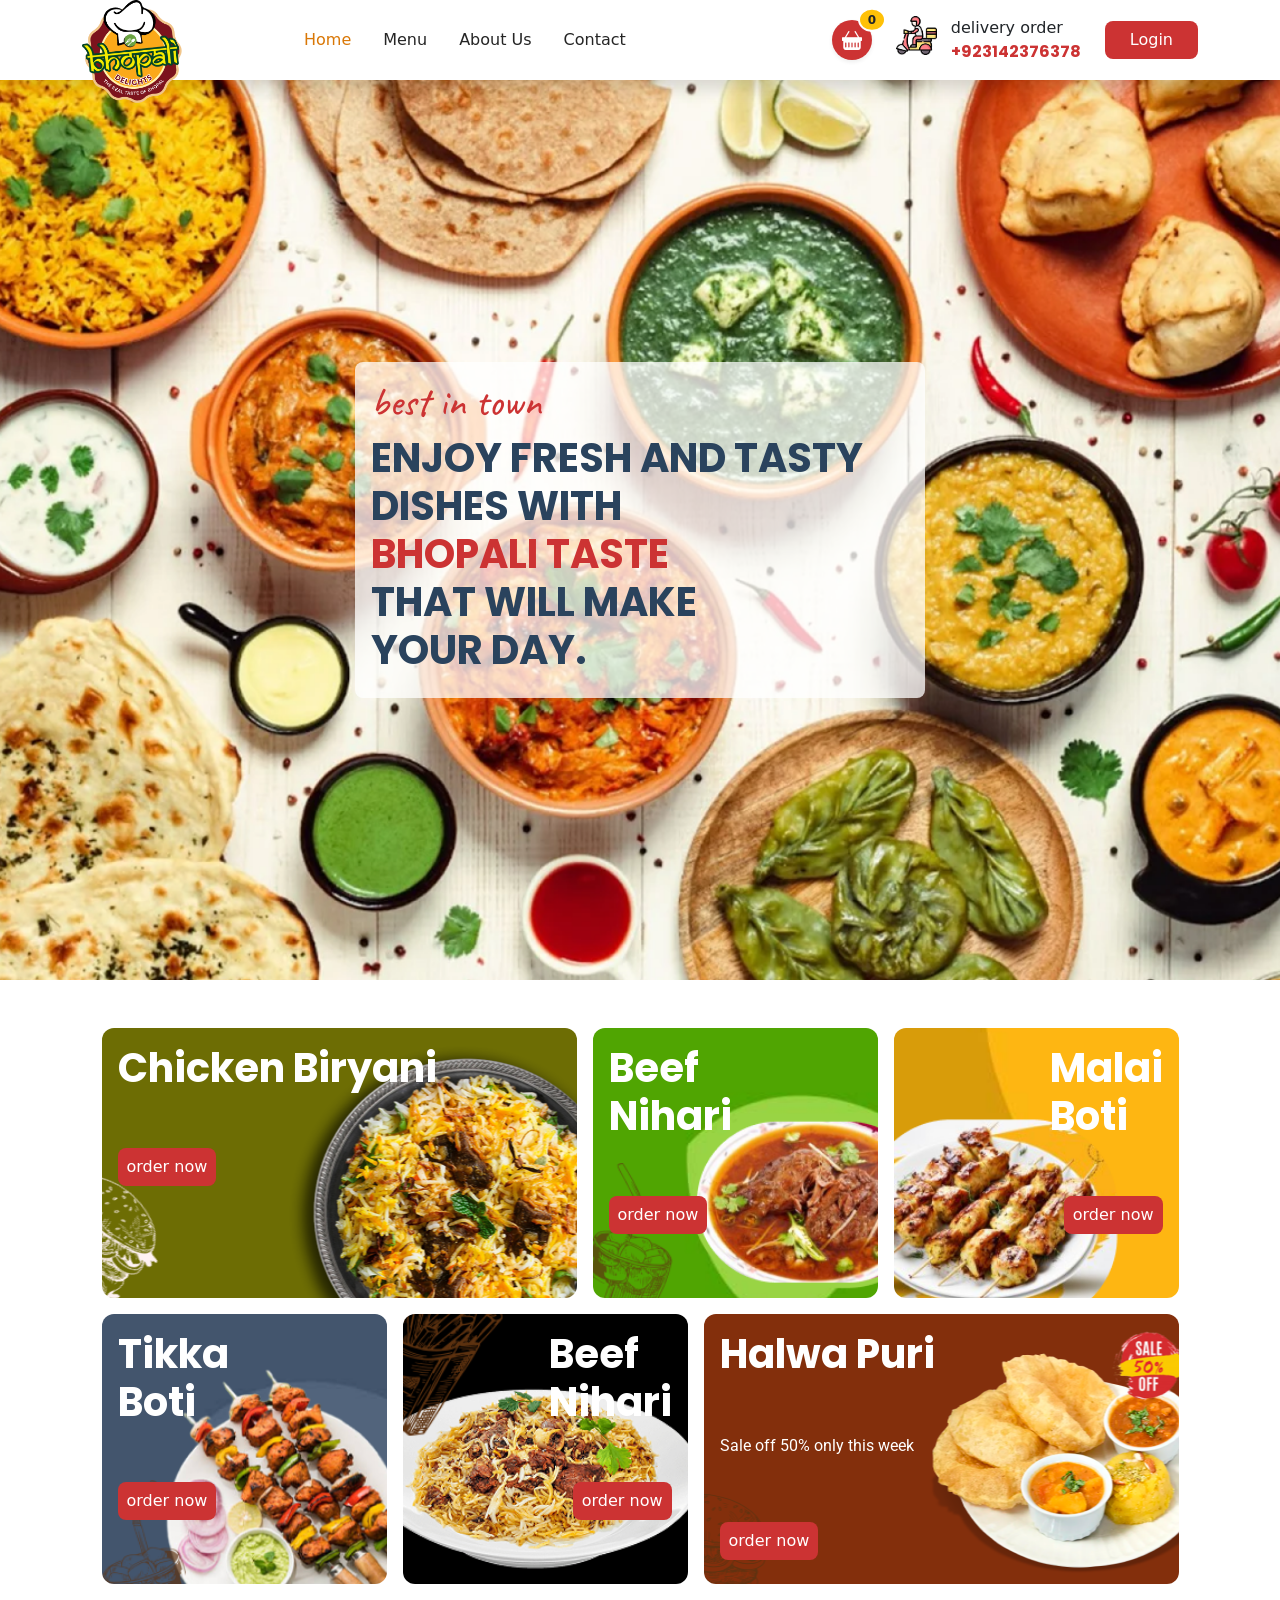
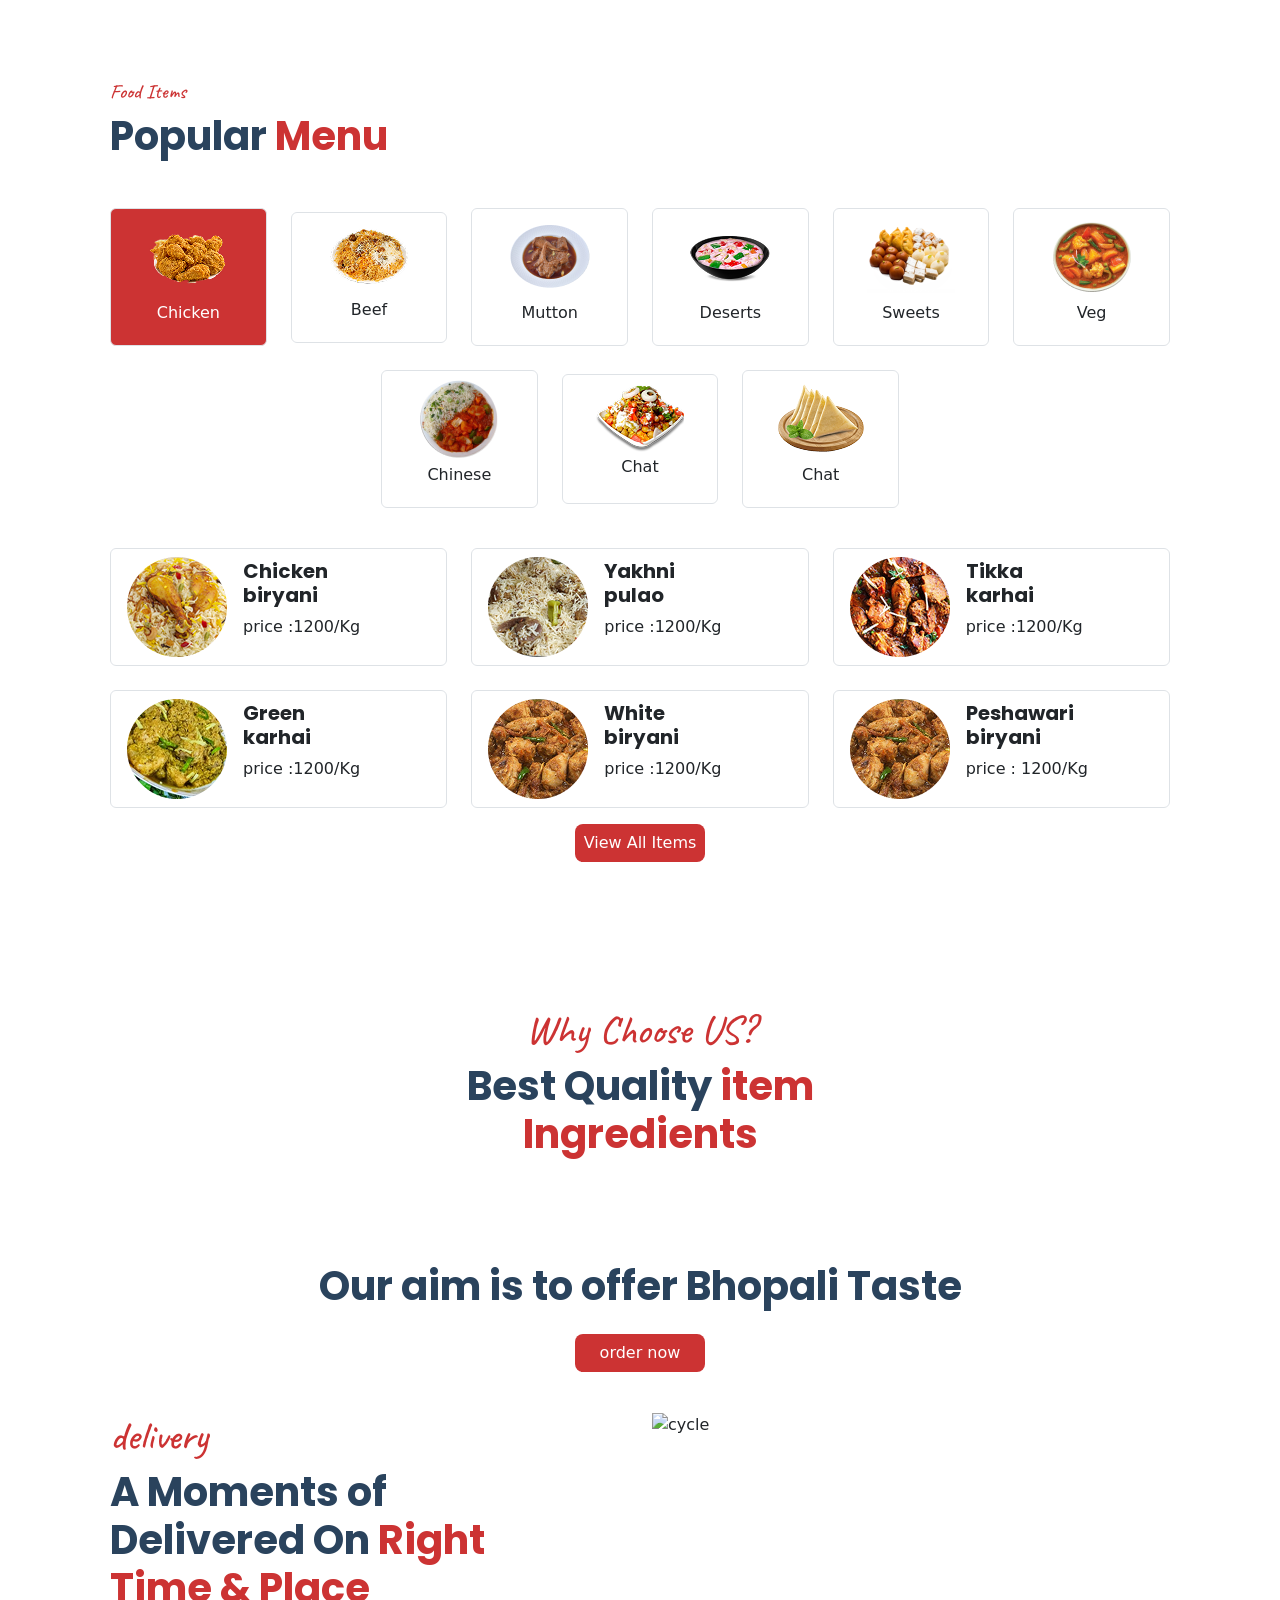
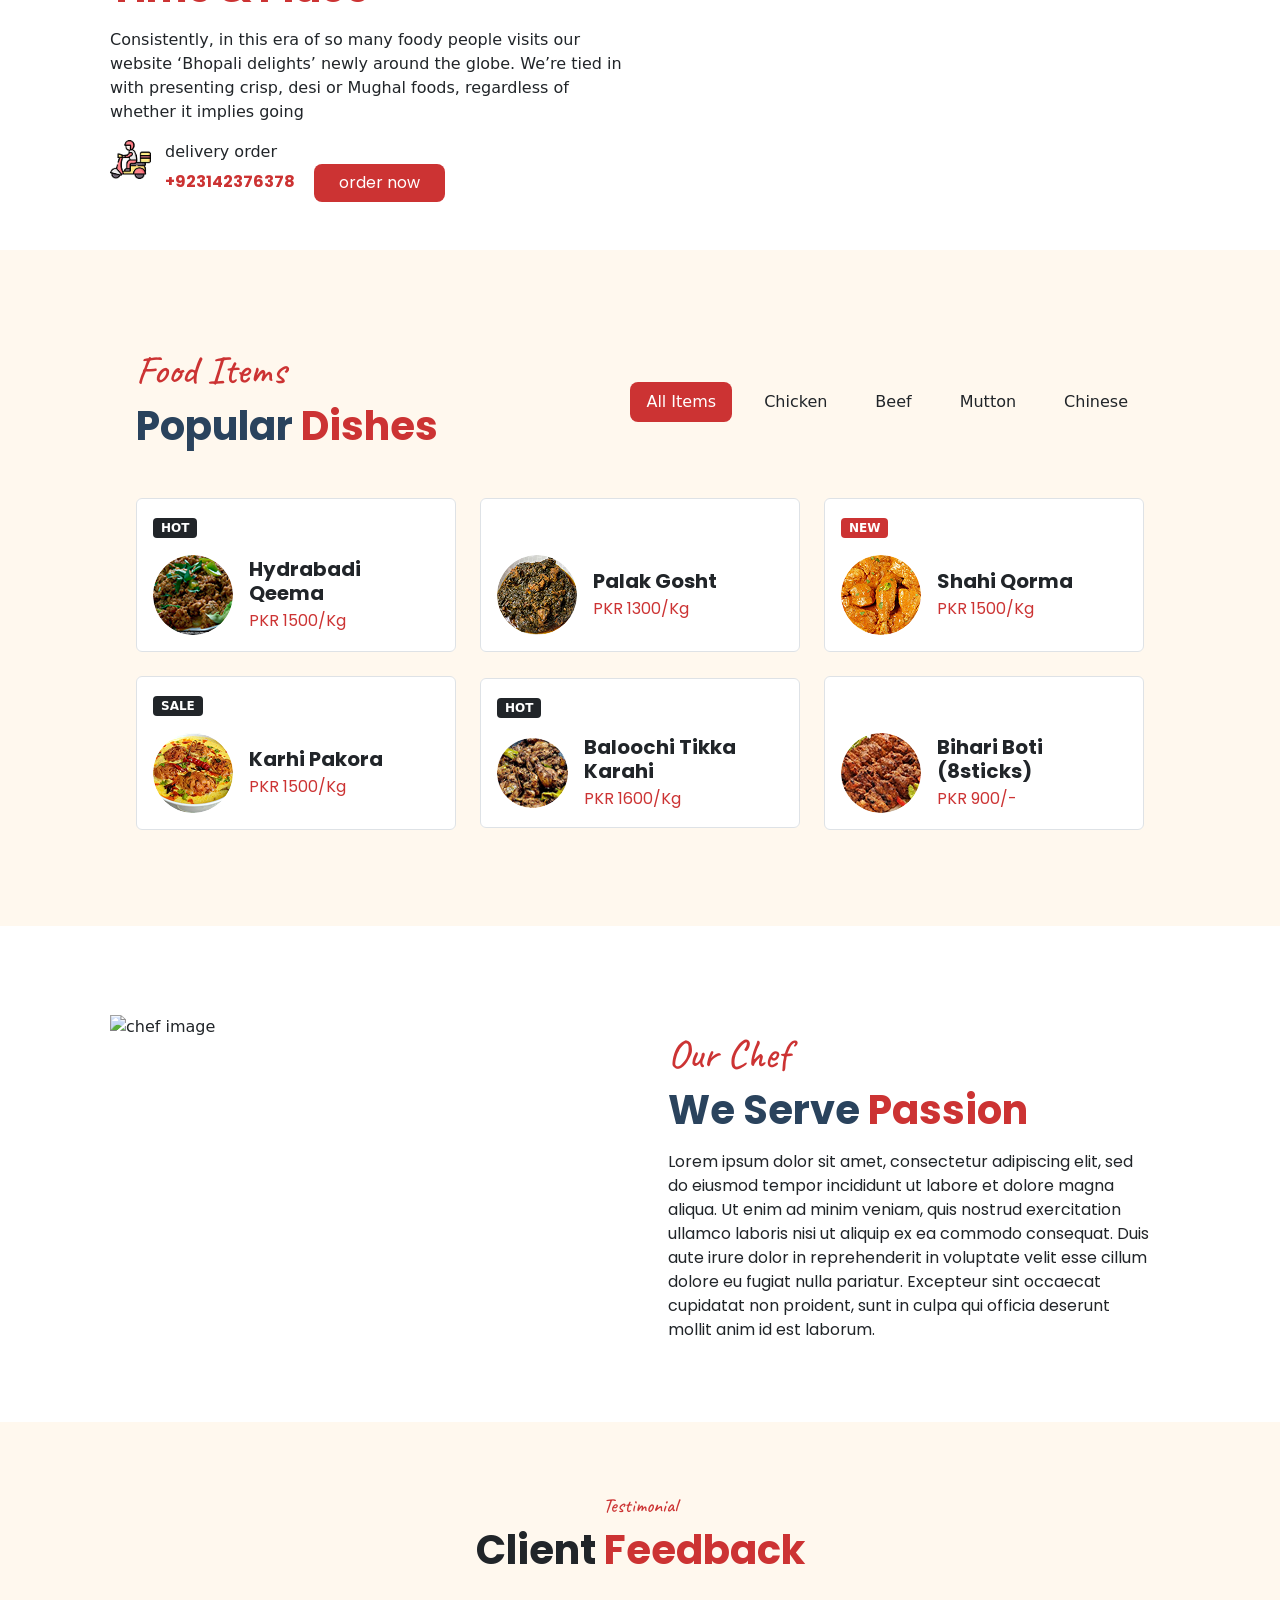
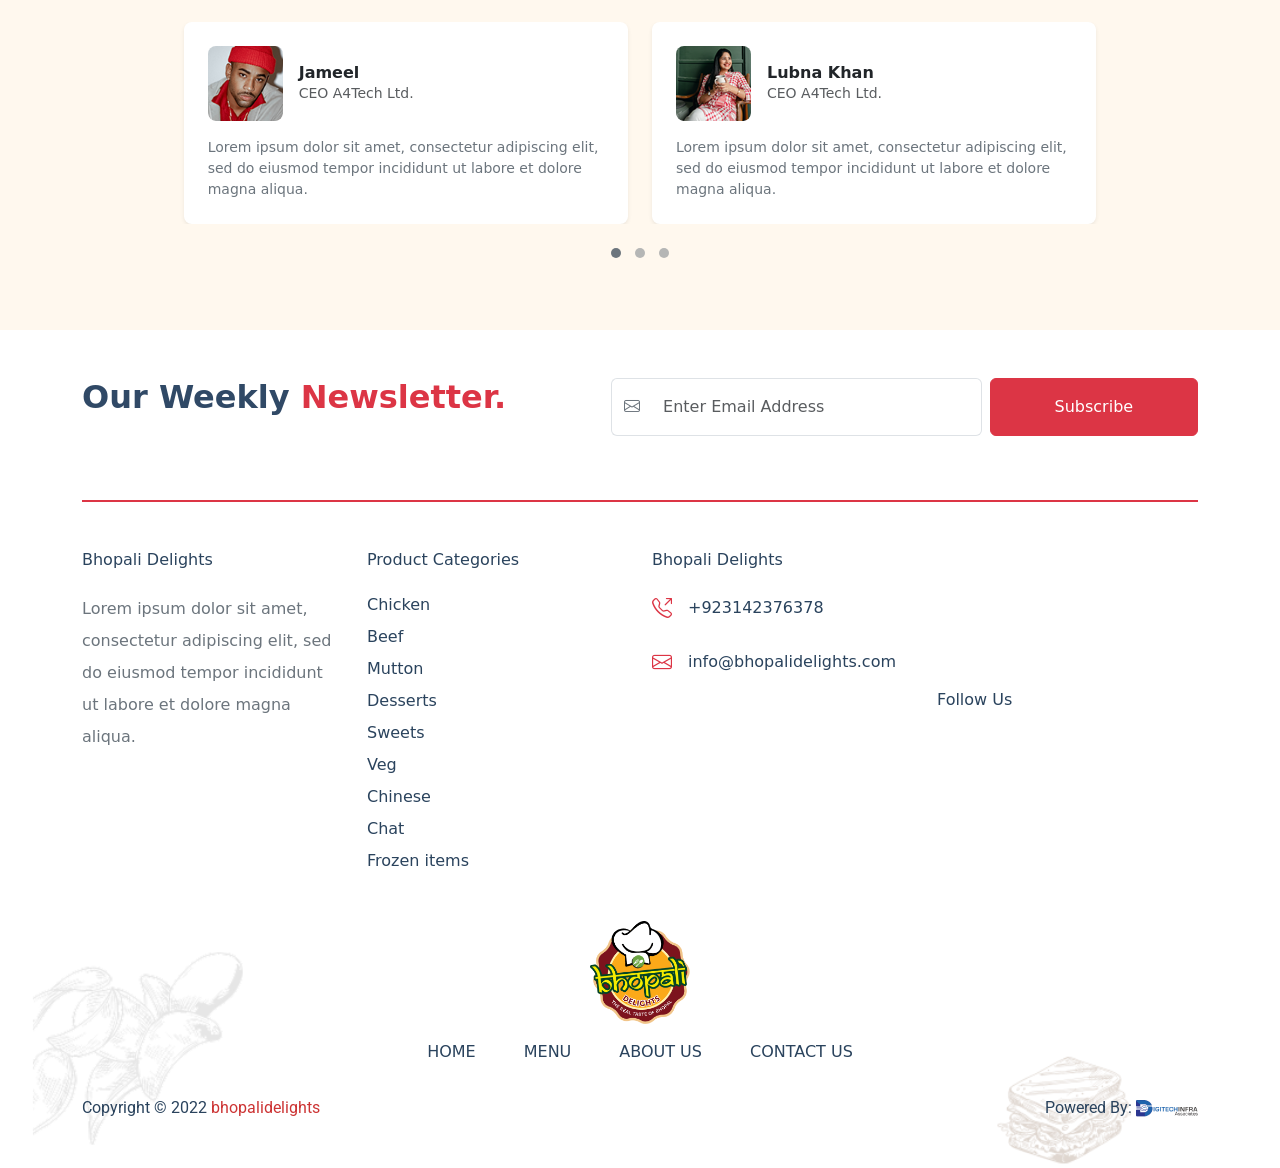
==== commit 7fb0b8b4: "fix issues" ====
--- a/index.html
+++ b/index.html
@@ -1439,7 +1439,7 @@
       <div class="container position-relative">
         <!-- Newsletter Section - Smooth Fade Up -->
         <div
-          class="row align-items-center gy-4 pb-5"
+          class="row gy-4 pb-5"
         >
           <!-- Heading -->
           <div class="col-12 col-lg-5">
--- a/style.css
+++ b/style.css
@@ -8,7 +8,7 @@
 }
 
 body {
-  overflow-x: hidden;
+  overflow-x: hidden !important;
 }
 
 .poppins-700 {
@@ -174,14 +174,14 @@
   background: #CC3333;
 }
 
+
 /* Choose Us  */
-.choose-us {
+/* .choose-us {
   background: url(Images/Frame\ \(14\).png);
   background-position: center center;
   background-size: cover;
   height: 100vh;
-}
-
+} */
 .popular-items, .bg-pink {
   background: #FFF8EE;
 }
@@ -194,6 +194,24 @@
   background-size: cover;
 }
 
+/* About Page  */
+
+/* 
+.about-history-bg{
+  background: url(Images/about-history-bg2.png);
+  background-size: contain;
+  background-position: center;
+  background-repeat: no-repeat;
+ 
+}
+
+
+.choose-us-bg{
+  background: url(Images/choose-us-bg.png);
+  background-size: contain;
+  background-position: center;
+  
+} */
 
 
 /* Contact Page  */
@@ -240,6 +258,49 @@
   }
 }
 
+
+
+.chef-heading {
+  font-size: 44px;
+  color: #19262b;
+}
+
+.chef-arrow {
+  width: 55px;
+  height: 55px;
+  border: 0;
+  border-radius: 5px;
+  background-color: #67A405;
+  color: white;
+  font-size: 30px;
+  line-height: 1;
+  transition: background-color 0.3s ease;
+}
+
+.chef-arrow:hover {
+  background-color: #548800;
+}
+
+.chef-name{
+  font-size: 19px !important;
+}
+
+.chefSwiper {
+  width: 100%;
+  padding-bottom: 10px;
+}
+
+
+
+@media (max-width: 575.98px) {
+  
+
+  .chef-arrow {
+    width: 42px;
+    height: 42px;
+    font-size: 24px;
+  }
+}
 
 
 
